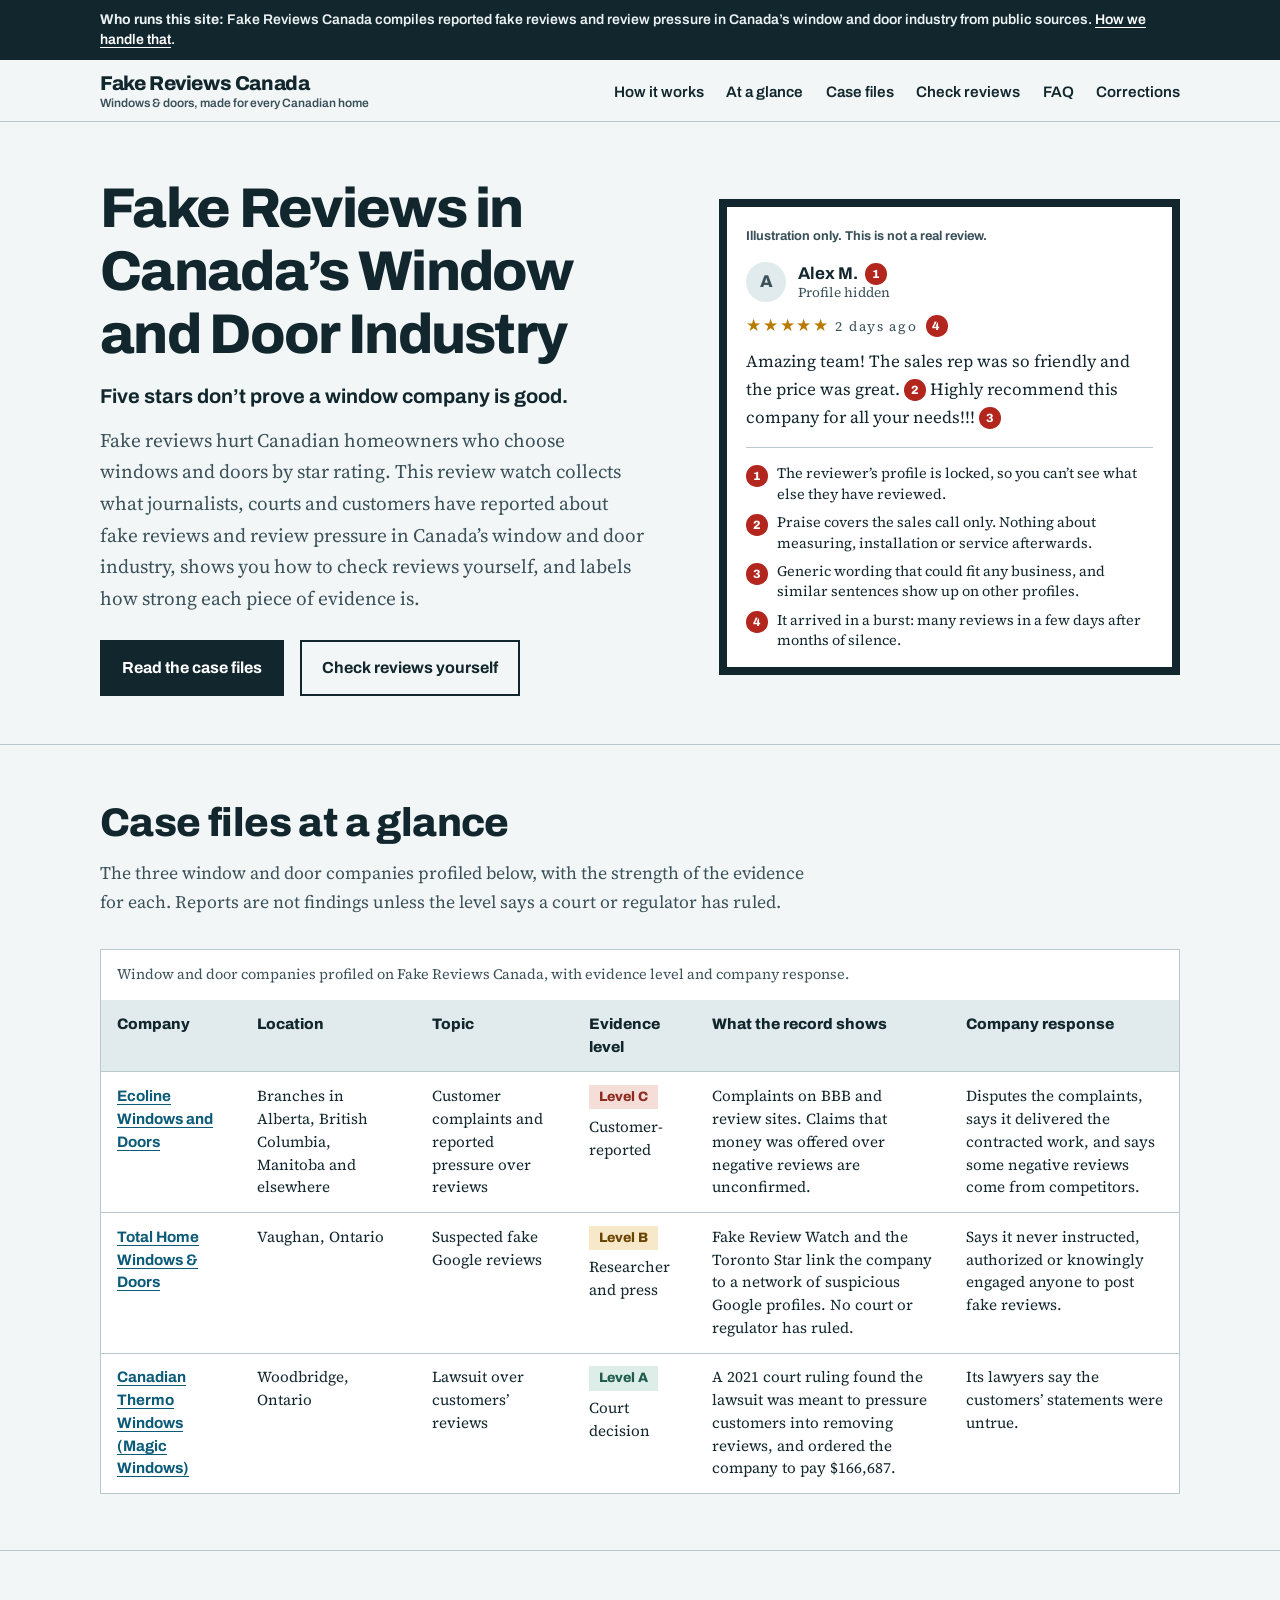
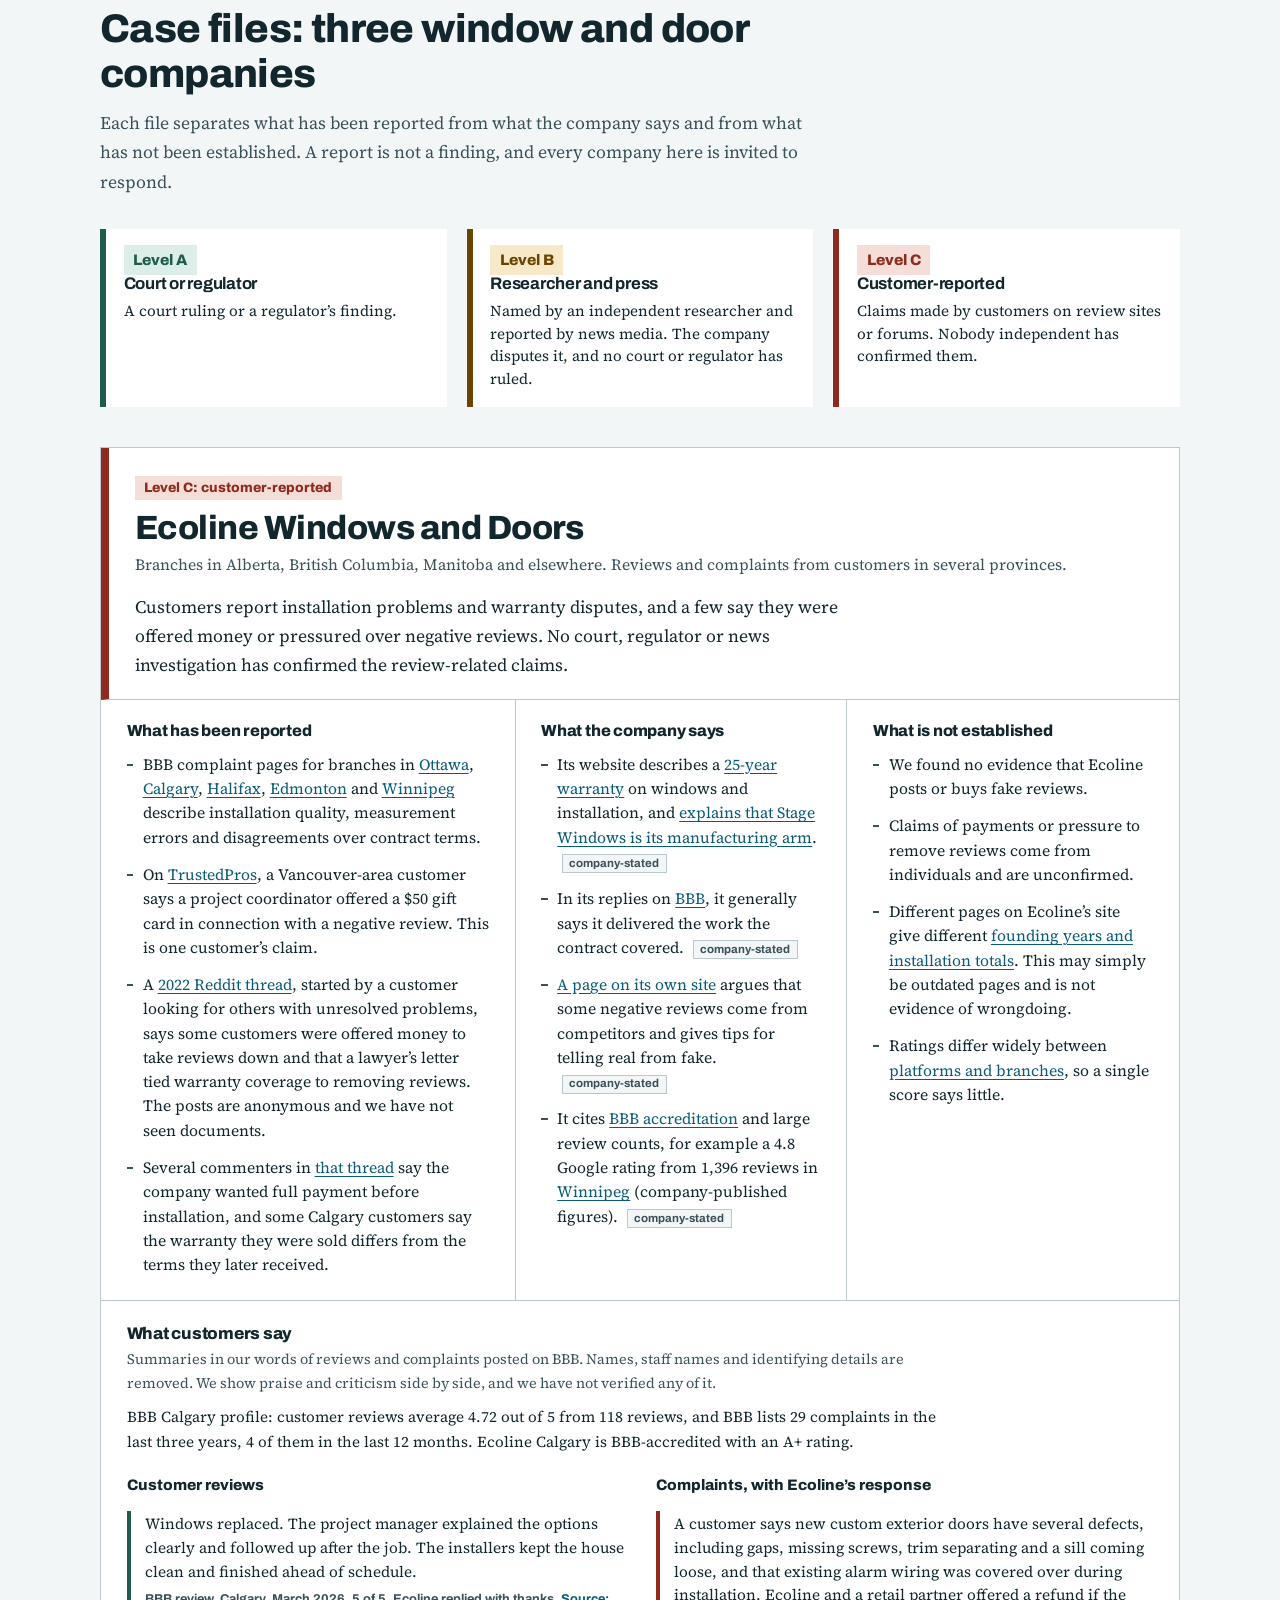
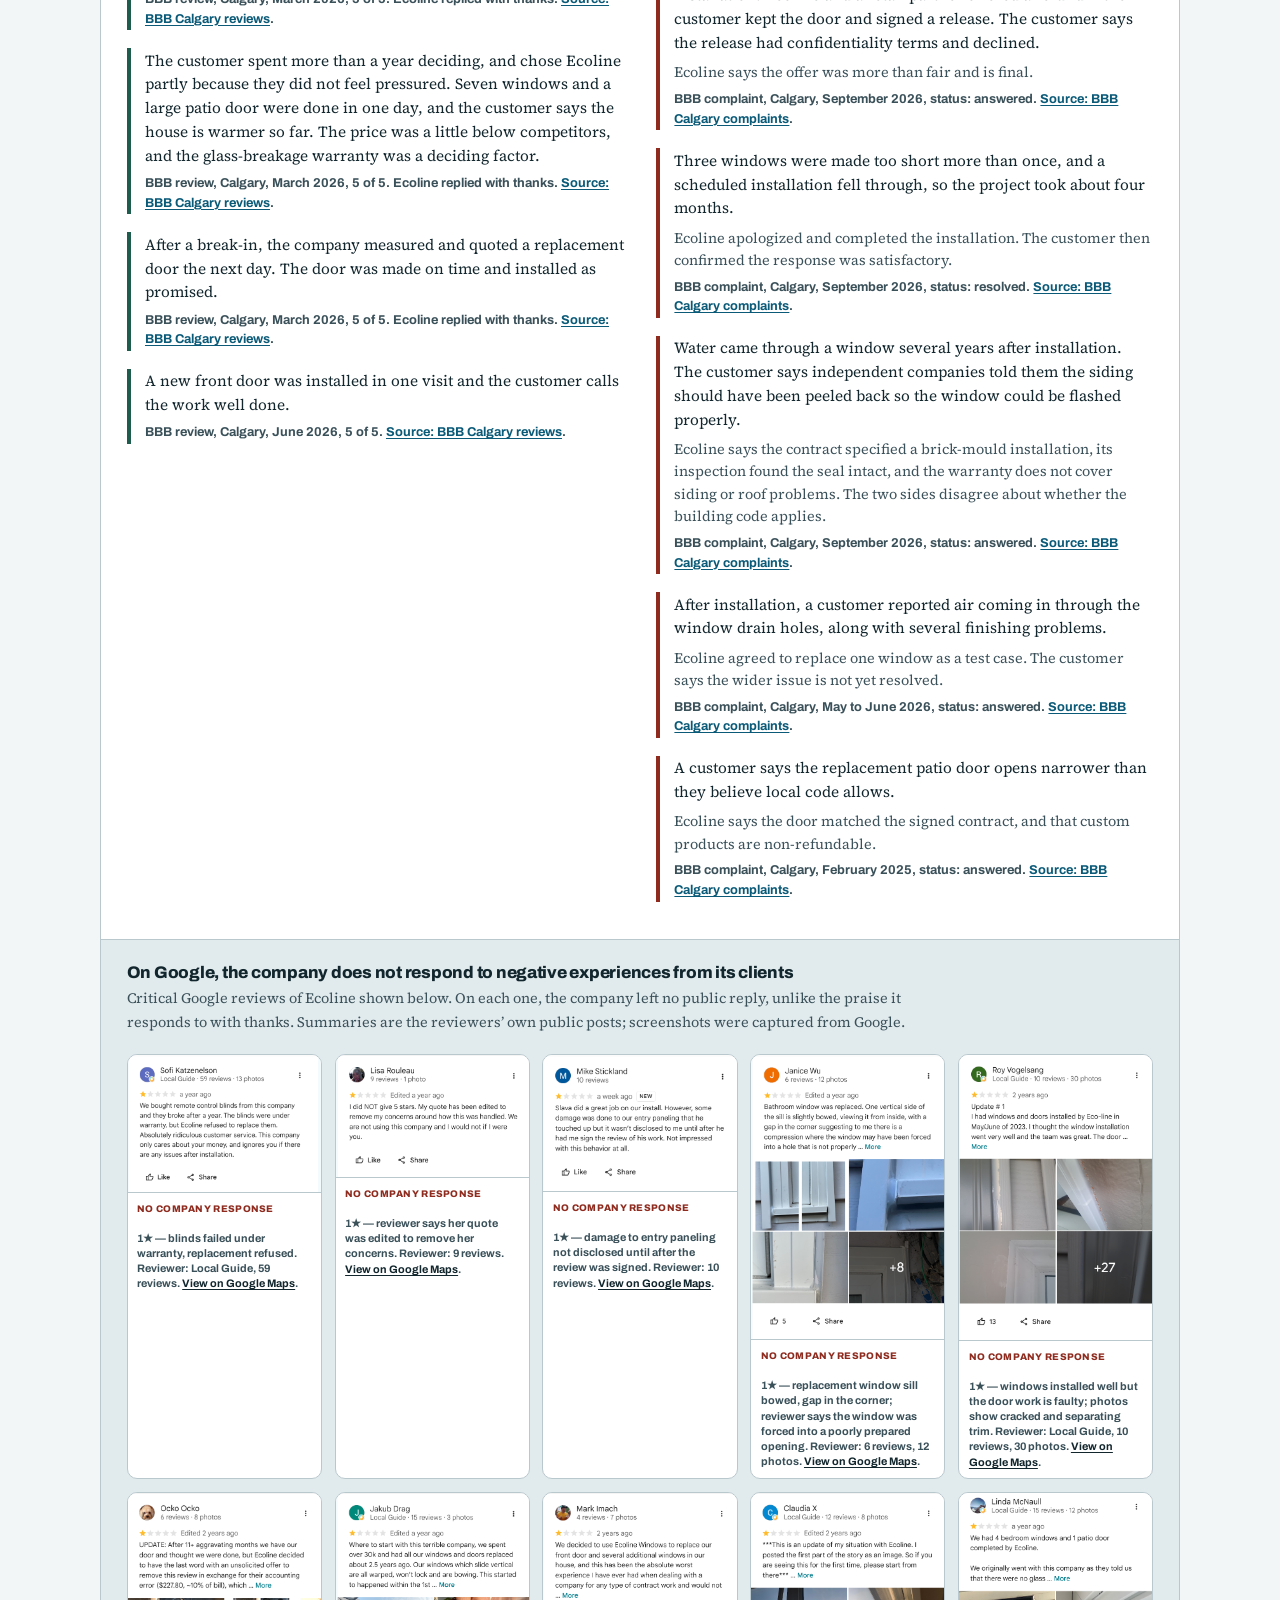
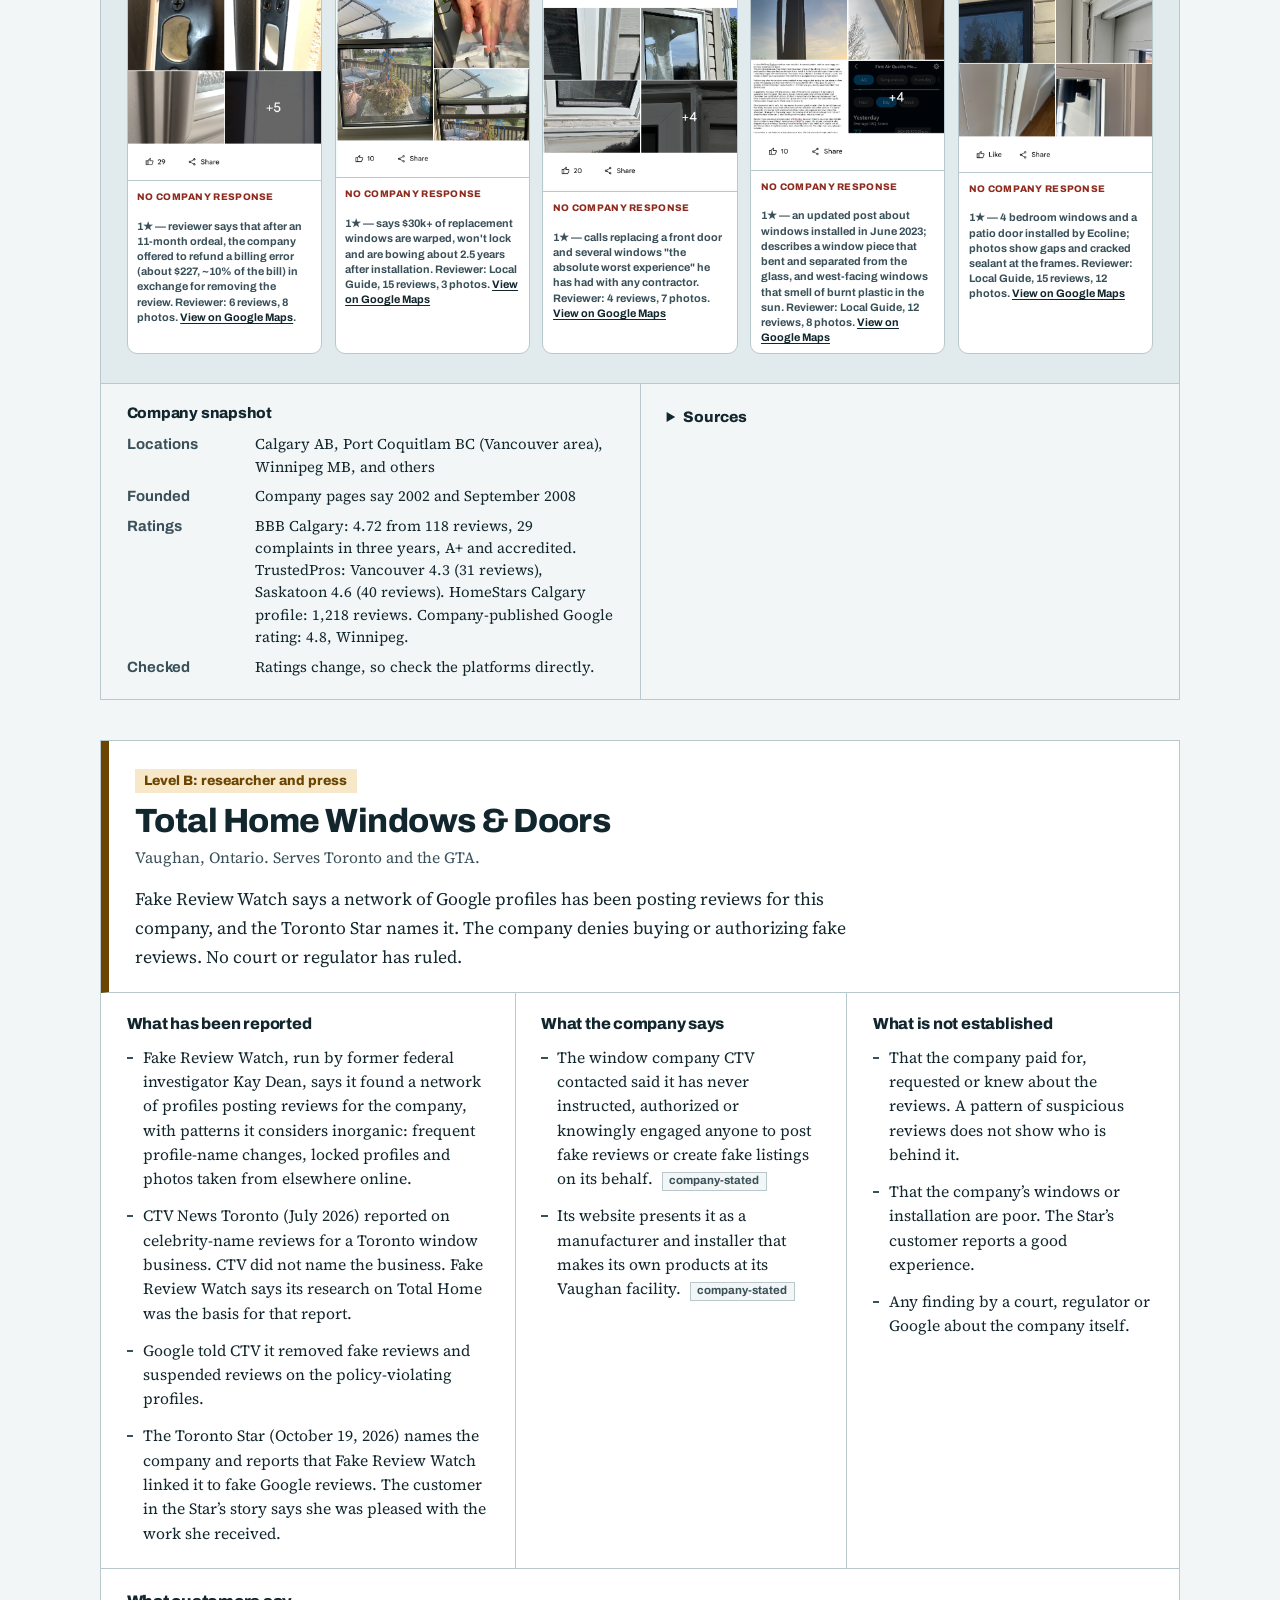
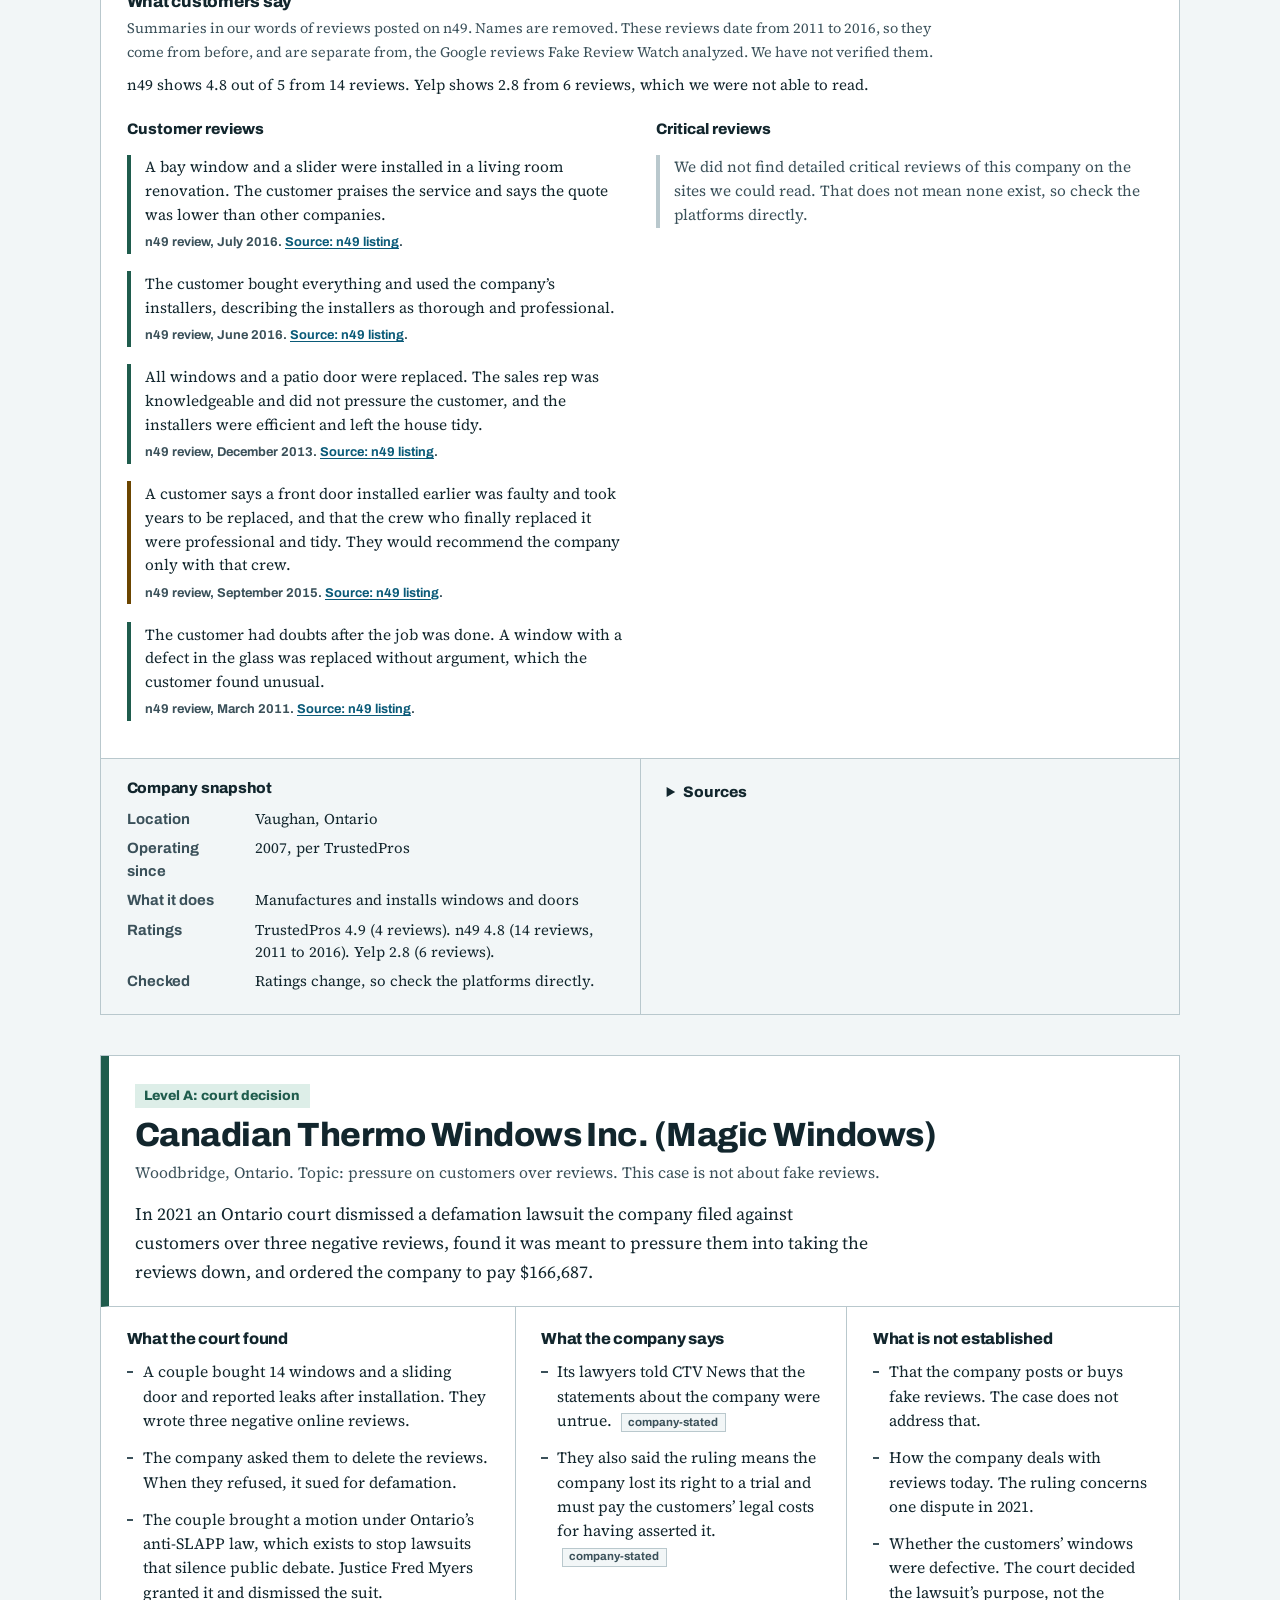
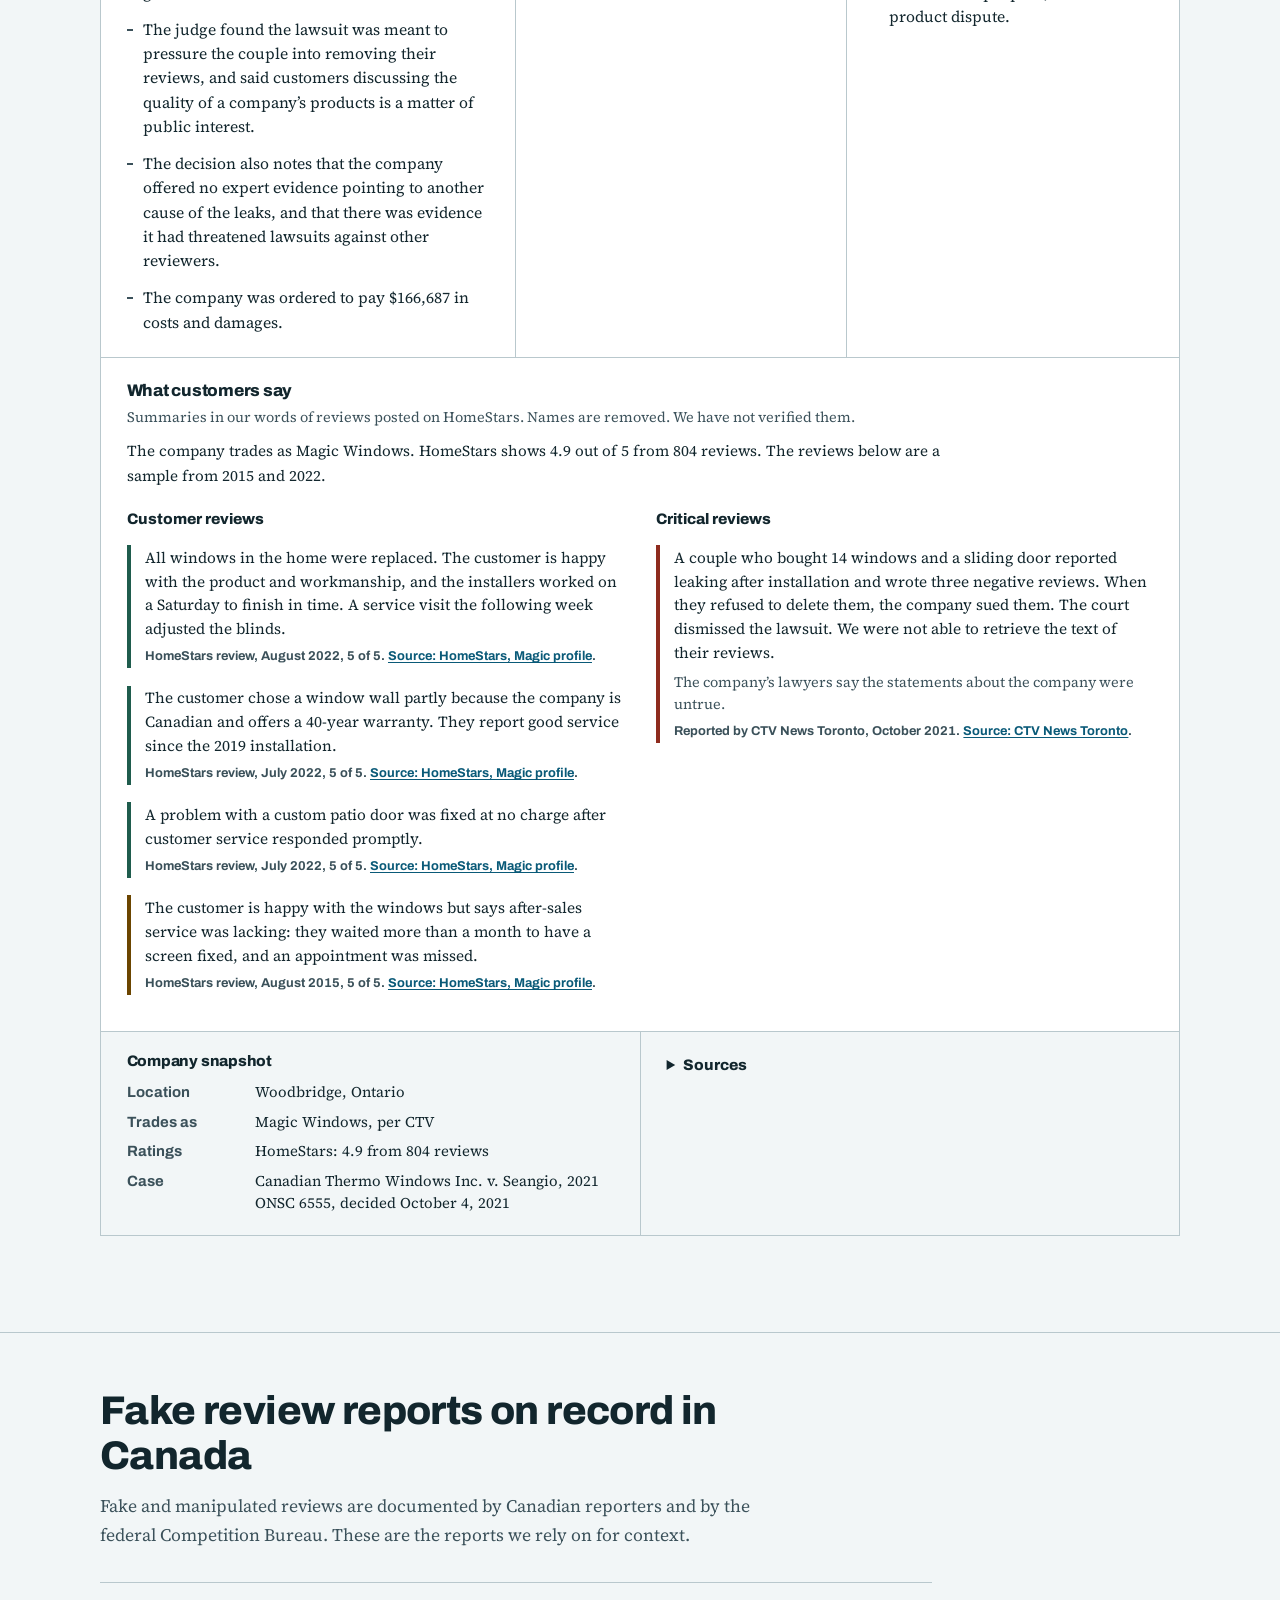
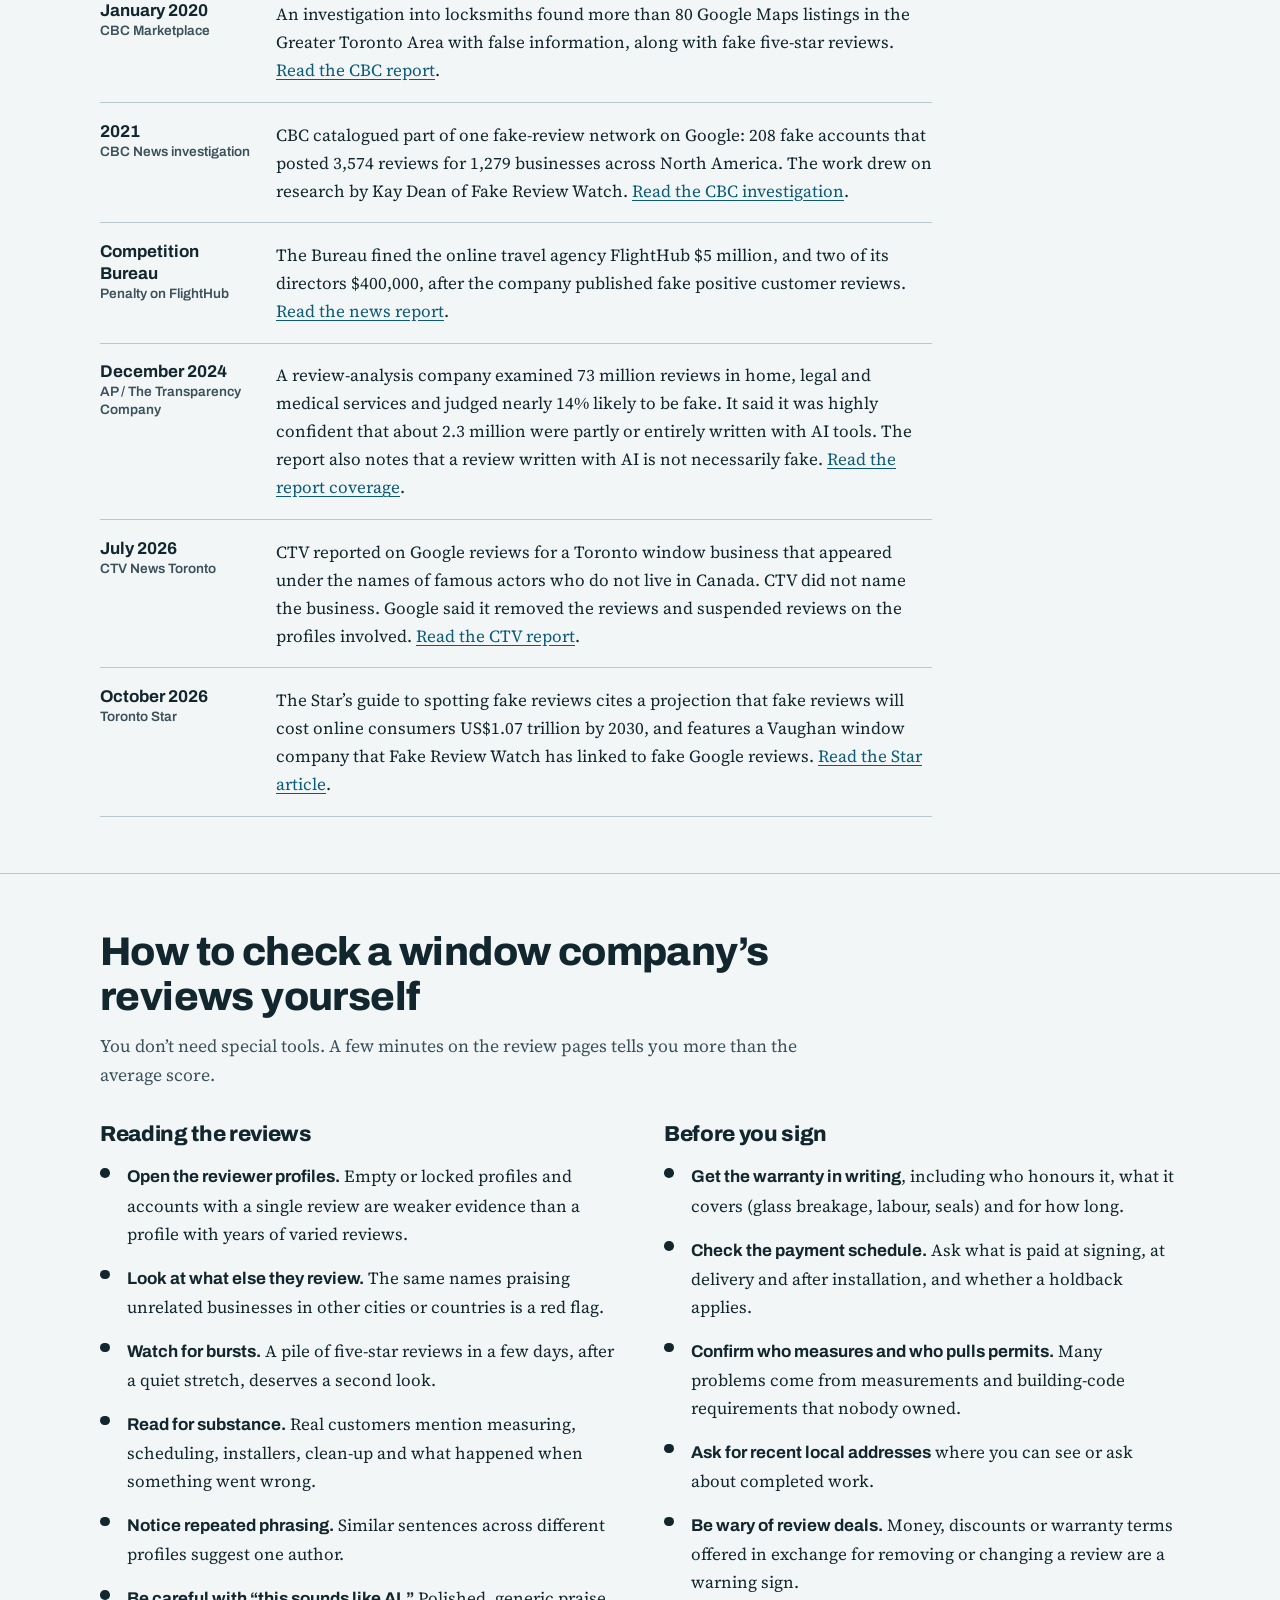
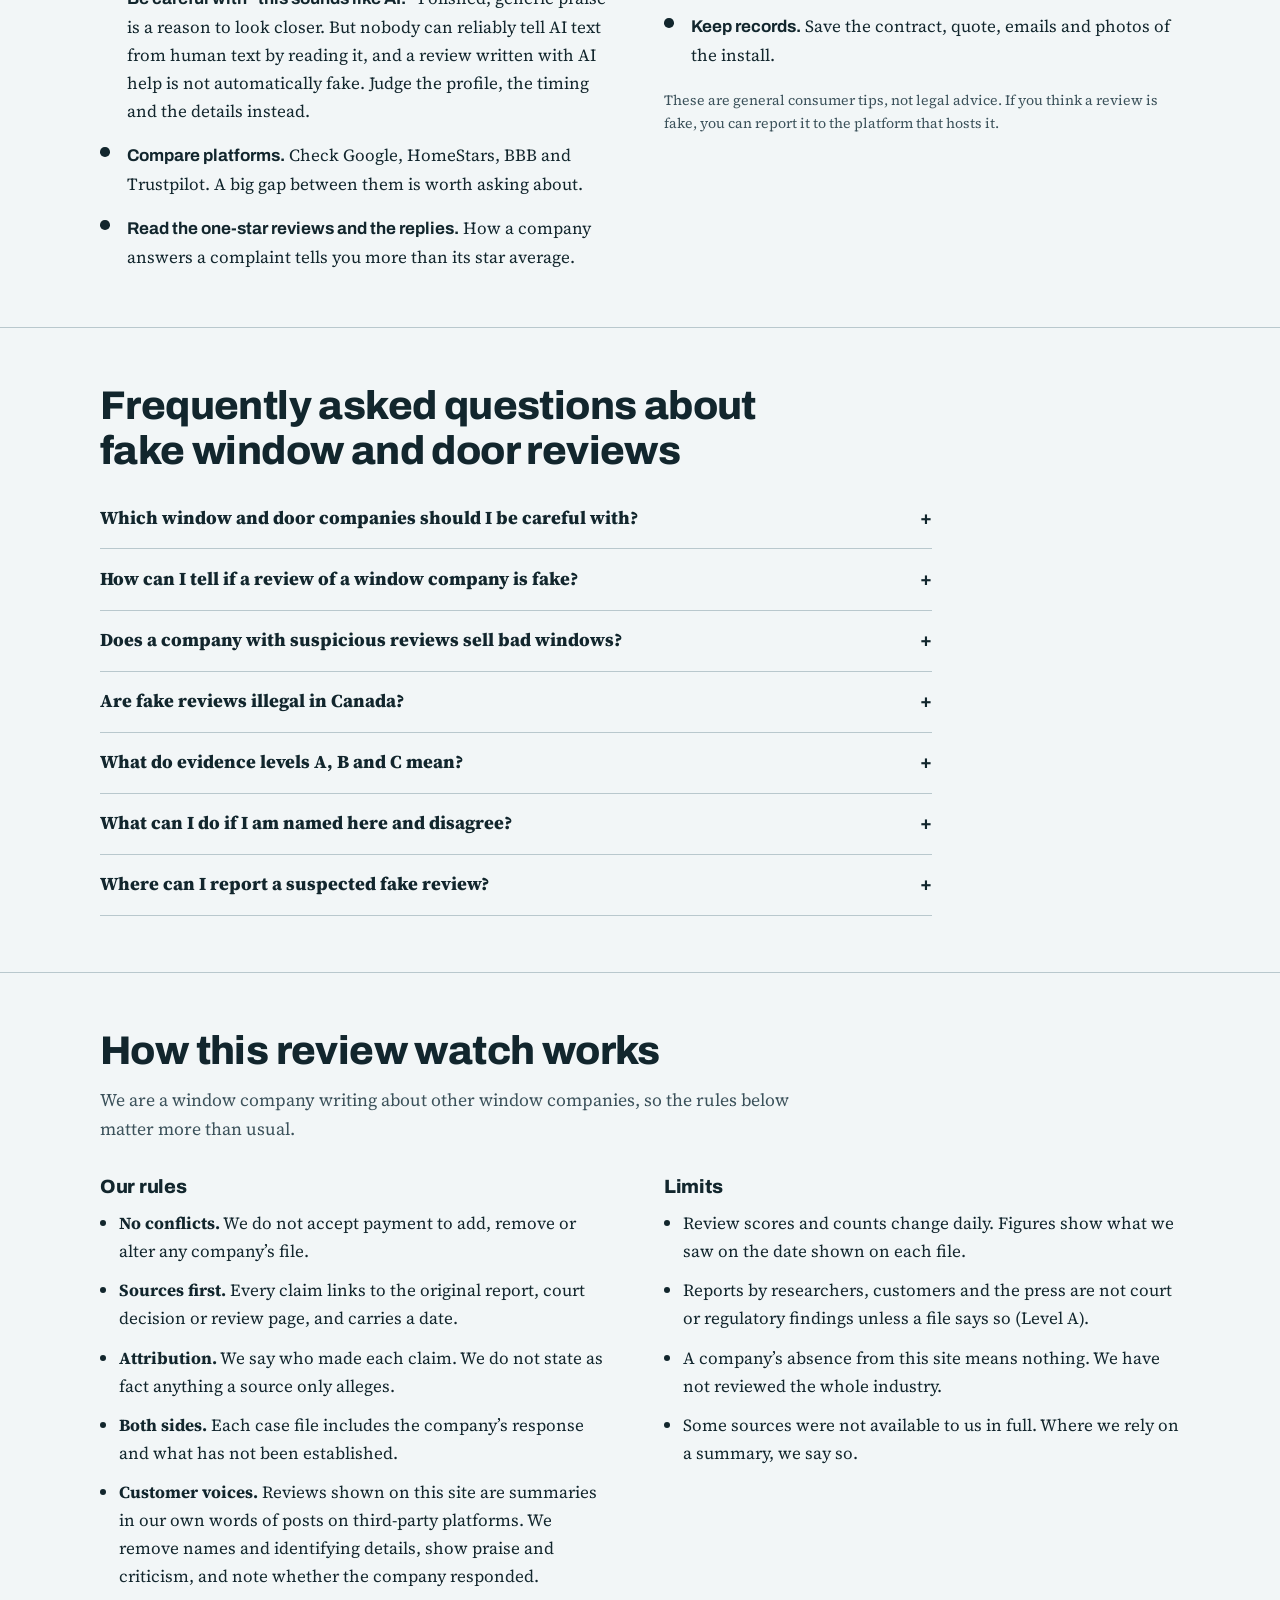
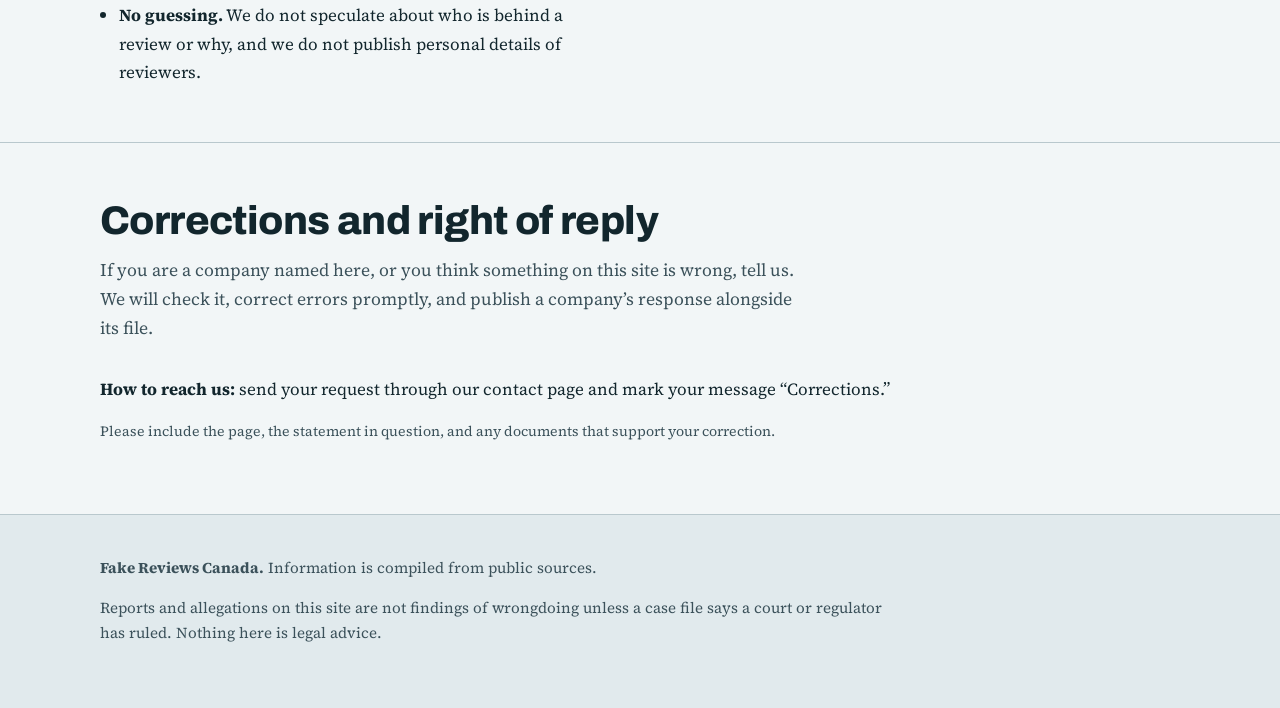
==== index.html @ 44deb7ec "some fix and Google reviews" ====
<!DOCTYPE html>
<html lang="en-CA">
<head>
<meta charset="UTF-8">
<meta name="viewport" content="width=device-width, initial-scale=1.0">
<title>Fake Reviews Canada: Windows and Doors Review Watch</title>
<meta name="description" content="Reported fake reviews and review pressure in Canada’s window and door industry: sourced case files, evidence levels and a checklist.">
<link rel="canonical" href="https://fakereviewscanada.ca/">
<link rel="icon" href="/favicon.svg" type="image/svg+xml">
<meta name="geo.placename" content="Canada">
<meta name="geo.region" content="CA">
<!-- Open Graph -->
<meta property="og:type" content="website">
<meta property="og:locale" content="en_CA">
<meta property="og:site_name" content="Fake Reviews Canada">
<meta property="og:title" content="Fake Reviews Canada: Windows and Doors Review Watch">
<meta property="og:description" content="Reported fake reviews and review pressure in Canada’s window and door industry: sourced case files, evidence levels and a checklist.">
<meta property="og:image" content="https://fakereviewscanada.ca/og-image.png">
<meta property="og:image:width" content="1200">
<meta property="og:image:height" content="630">
<meta property="og:url" content="https://fakereviewscanada.ca/">
<!-- Twitter -->
<meta name="twitter:card" content="summary_large_image">
<meta name="twitter:title" content="Fake Reviews Canada: Windows and Doors Review Watch">
<meta name="twitter:description" content="Reported fake reviews and review pressure in Canada’s window and door industry: sourced case files, evidence levels and a checklist.">
<meta name="twitter:image" content="https://fakereviewscanada.ca/og-image.png">
<link rel="preconnect" href="https://fonts.googleapis.com">
<link rel="preconnect" href="https://fonts.gstatic.com" crossorigin>
<link href="https://fonts.googleapis.com/css2?family=Archivo:wght@600;700;800&family=Source+Serif+4:ital,opsz,wght@0,8..60,400;0,8..60,600;1,8..60,400&display=swap" rel="stylesheet">
<script type="application/ld+json">
{
  "@context": "https://schema.org",
  "@graph": [
    {
      "@type": "Organization",
      "@id": "https://fakereviewscanada.ca/#publisher",
      "name": "Fake Reviews Canada",
      "url": "https://fakereviewscanada.ca/",
      "logo": {
        "@type": "ImageObject",
        "url": "https://fakereviewscanada.ca/logo.png",
        "width": 512,
        "height": 512
      },
      "areaServed": {
        "@type": "Country",
        "name": "Canada"
      }
    },
    {
      "@type": "Organization",
      "@id": "https://fakereviewscanada.ca/#brand",
      "name": "Fake Reviews Canada",
      "url": "https://fakereviewscanada.ca/",
      "logo": {
        "@type": "ImageObject",
        "url": "https://fakereviewscanada.ca/logo.png",
        "width": 512,
        "height": 512
      },
      "areaServed": {
        "@type": "Country",
        "name": "Canada"
      }
    },
    {
      "@type": "WebSite",
      "@id": "https://fakereviewscanada.ca/#website",
      "url": "https://fakereviewscanada.ca/",
      "name": "Fake Reviews Canada",
      "inLanguage": "en-CA",
      "publisher": {
        "@id": "https://fakereviewscanada.ca/#publisher"
      }
    },
    {
      "@type": "WebPage",
      "@id": "https://fakereviewscanada.ca/#webpage",
      "url": "https://fakereviewscanada.ca/",
      "name": "Fake Reviews Canada: Windows and Doors Review Watch",
      "description": "Reported fake reviews and review pressure in Canada’s window and door industry: sourced case files, evidence levels and a checklist.",
      "inLanguage": "en-CA",
      "isPartOf": {
        "@id": "https://fakereviewscanada.ca/#website"
      },
      "primaryImageOfPage": {
        "@type": "ImageObject",
        "url": "https://fakereviewscanada.ca/og-image.png"
      },
      "publisher": {
        "@id": "https://fakereviewscanada.ca/#publisher"
      },
      "spatialCoverage": {
        "@type": "Country",
        "name": "Canada"
      }
    },
    {
      "@type": "ItemList",
      "@id": "https://fakereviewscanada.ca/#cases",
      "name": "Window and door companies profiled on Fake Reviews Canada",
      "itemListOrder": "https://schema.org/ItemListUnordered",
      "numberOfItems": 3,
      "itemListElement": [
        {
          "@type": "ListItem",
          "position": 1,
          "name": "Ecoline Windows and Doors",
          "url": "https://fakereviewscanada.ca/#ecoline",
          "item": {
            "@type": "Organization",
            "name": "Ecoline Windows and Doors"
          }
        },
        {
          "@type": "ListItem",
          "position": 2,
          "name": "Total Home Windows & Doors",
          "url": "https://fakereviewscanada.ca/#total-home",
          "item": {
            "@type": "Organization",
            "name": "Total Home Windows & Doors"
          }
        },
        {
          "@type": "ListItem",
          "position": 3,
          "name": "Canadian Thermo Windows (Magic Windows)",
          "url": "https://fakereviewscanada.ca/#canadian-thermo",
          "item": {
            "@type": "Organization",
            "name": "Canadian Thermo Windows Inc."
          }
        }
      ]
    },
    {
      "@type": "FAQPage",
      "@id": "https://fakereviewscanada.ca/#faq",
      "mainEntity": [
        {
          "@type": "Question",
          "name": "How can I tell if a review of a window company is fake?",
          "acceptedAnswer": {
            "@type": "Answer",
            "text": "No single sign proves it. Look for locked or empty reviewer profiles, many five-star reviews in a few days, generic praise that never mentions measuring or installation, repeated phrasing across profiles, and the same names reviewing unrelated businesses in other cities or countries. Compare Google with HomeStars, BBB and Trustpilot, and read the one-star reviews and the company’s replies."
          }
        },
        {
          "@type": "Question",
          "name": "Does a company with suspicious reviews sell bad windows?",
          "acceptedAnswer": {
            "@type": "Answer",
            "text": "Not necessarily. Suspicious reviews say something about how a company is presented online, not about its product. A customer quoted by the Toronto Star said she was pleased with her windows even after learning the company had been linked to fake Google reviews. Check contracts, warranties and installation details separately."
          }
        },
        {
          "@type": "Question",
          "name": "Are fake reviews illegal in Canada?",
          "acceptedAnswer": {
            "@type": "Answer",
            "text": "The Competition Bureau has warned that fake reviews, including undisclosed reviews written by employees, can lead to penalties under the Competition Act. It fined the online travel agency FlightHub $5 million, and two of its directors $400,000, after the company published fake positive customer reviews."
          }
        },
        {
          "@type": "Question",
          "name": "What do evidence levels A, B and C mean?",
          "acceptedAnswer": {
            "@type": "Answer",
            "text": "Level A is a court decision or a regulator’s finding. Level B is a claim by an independent researcher that news media have reported, which the company disputes and no court or regulator has ruled on. Level C is a claim made by customers on review sites or forums that nobody independent has confirmed."
          }
        },
        {
          "@type": "Question",
          "name": "What can I do if I am named here and disagree?",
          "acceptedAnswer": {
            "@type": "Answer",
            "text": "Tell us. We will check the statement, correct errors promptly, and publish your response alongside your company’s file. Please include the page, the statement in question, and any documents that support your correction."
          }
        },
        {
          "@type": "Question",
          "name": "Where can I report a suspected fake review?",
          "acceptedAnswer": {
            "@type": "Answer",
            "text": "Report it to the platform that hosts it, such as Google, HomeStars, BBB or Trustpilot, using the report option next to the review. Keep screenshots and the date you saw it."
          }
        }
      ]
    }
  ]
}
</script>
<style>
:root{
  --frost:#F2F6F7;
  --pane:#E1EAED;
  --ink:#12262D;
  --ink-2:#3B515A;
  --rule:#B9C8CD;
  --link:#0A5A78;
  --flag:#B3261E;
  --a:#1F5C4D; --a-bg:#DDEEE8;
  --b:#6B4500; --b-bg:#F6E8C8;
  --c:#8E2B1E; --c-bg:#F5DDD8;
  --head:"Archivo","Helvetica Neue",Arial,sans-serif;
  --body:"Source Serif 4",Georgia,"Times New Roman",serif;
  --wrap:1120px;
}
*{box-sizing:border-box}
html{scroll-behavior:smooth;scroll-padding-top:5rem}
body{margin:0;background:var(--frost);color:var(--ink);font-family:var(--body);font-size:1.0625rem;line-height:1.65}
a{color:var(--link);text-underline-offset:.18em}
a:hover{color:var(--ink)}
:focus-visible{outline:3px solid var(--link);outline-offset:3px}
.skip{position:absolute;left:-999px;top:0;background:var(--ink);color:#fff;padding:.6rem 1rem;z-index:20}
.skip:focus{left:0}
.wrap{max-width:var(--wrap);margin:0 auto;padding:0 1.25rem}
h1,h2,h3,h4{font-family:var(--head);line-height:1.12;margin:0;letter-spacing:-.015em}
p{margin:0 0 1em}
ul,ol{margin:0;padding:0}

/* disclosure */
.disclosure{background:var(--ink);color:#EAF1F3;font-family:var(--head);font-size:.875rem;font-weight:600;line-height:1.45}
.disclosure .wrap{padding-top:.6rem;padding-bottom:.6rem}
.disclosure p{margin:0}
.disclosure a{color:#fff}

/* header */
.top{border-bottom:1px solid var(--rule);background:var(--frost);position:sticky;top:0;z-index:10}
.top .wrap{display:flex;align-items:center;justify-content:space-between;gap:1rem;padding-top:.8rem;padding-bottom:.8rem;flex-wrap:wrap}
.mark{font-family:var(--head);font-weight:800;font-size:1.25rem;letter-spacing:-.02em;color:var(--ink);text-decoration:none;line-height:1}
.mark small{display:block;font-weight:600;font-size:.75rem;letter-spacing:0;color:var(--ink-2);margin-top:.25rem}
nav ul{list-style:none;display:flex;gap:1.4rem;flex-wrap:wrap}
nav a{font-family:var(--head);font-weight:600;font-size:.95rem;color:var(--ink);text-decoration:none;border-bottom:2px solid transparent;padding-bottom:.1rem}
nav a:hover{border-color:var(--ink)}

/* hero */
.hero{padding:3.5rem 0 3rem}
.hero .wrap{display:grid;grid-template-columns:1.1fr .9fr;gap:3.5rem;align-items:center}
.hero h1{font-size:clamp(2.1rem,4.6vw,3.5rem);font-weight:800;letter-spacing:-.03em;margin-bottom:1rem}
.hero .subhead{font-family:var(--head);font-weight:700;font-size:1.25rem;line-height:1.3;margin-bottom:1rem}
.hero .lede{font-size:1.2rem;max-width:34rem;color:var(--ink-2)}
.hero .cta{display:flex;gap:1rem;flex-wrap:wrap;margin-top:1.6rem}
.btn{font-family:var(--head);font-weight:700;font-size:1rem;padding:.8rem 1.25rem;border:2px solid var(--ink);background:var(--ink);color:#fff;text-decoration:none;display:inline-block}
.btn:hover{background:#fff;color:var(--ink)}
.btn.alt{background:transparent;color:var(--ink)}
.btn.alt:hover{background:var(--ink);color:#fff}

/* annotated review (the one memorable element) */
.frame{border:8px solid var(--ink);background:#fff;padding:1.2rem 1.2rem 1rem;position:relative}
.tag{font-family:var(--head);font-weight:700;font-size:.8rem;color:var(--ink-2);margin-bottom:.9rem;display:block}
.rev-head p{margin:0}
.rev-head{display:flex;gap:.75rem;align-items:center;margin-bottom:.6rem}
.avatar{width:2.5rem;height:2.5rem;border-radius:50%;background:var(--pane);display:grid;place-items:center;font-family:var(--head);font-weight:800;color:var(--ink-2)}
.rev-name{font-family:var(--head);font-weight:700;line-height:1.2}
.rev-sub{font-size:.85rem;color:var(--ink-2);line-height:1.2}
.frame{margin:0}
.stars{margin:0;color:#B87B00;letter-spacing:.1em;font-size:1.05rem}
.rev-text{margin:.5rem 0 .6rem}
.pin{display:inline-grid;place-items:center;width:1.35rem;height:1.35rem;border-radius:50%;background:var(--flag);color:#fff;font-family:var(--head);font-weight:800;font-size:.75rem;vertical-align:.1em;margin-left:.25rem;line-height:1}
.legend{list-style:none;margin-top:1rem;padding-top:.9rem;border-top:1px solid var(--rule);font-size:.9rem;line-height:1.45;display:grid;gap:.45rem}
.legend li{display:flex;gap:.55rem;align-items:flex-start}
.legend .pin{flex:none;margin:.12rem 0 0}
@media (prefers-reduced-motion:no-preference){
  .pin{animation:drop .5s cubic-bezier(.2,.9,.3,1.4) both}
  .pin.p1{animation-delay:.5s}.pin.p2{animation-delay:.9s}.pin.p3{animation-delay:1.3s}.pin.p4{animation-delay:1.7s}
  @keyframes drop{from{transform:scale(0);opacity:0}to{transform:scale(1);opacity:1}}
}

/* sections */
section{padding:3.5rem 0;border-top:1px solid var(--rule)}
.sec-head{max-width:44rem;margin-bottom:2rem}
.sec-head h2{font-size:clamp(1.75rem,3.4vw,2.5rem);font-weight:800;margin-bottom:.8rem}
.sec-head p{color:var(--ink-2);font-size:1.1rem;margin:0}

/* record */
.record{list-style:none;display:grid;gap:0;max-width:52rem}
.record li{display:grid;grid-template-columns:9.5rem 1fr;gap:1.5rem;padding:1.1rem 0;border-bottom:1px solid var(--rule)}
.record li:first-child{border-top:1px solid var(--rule)}
.record .when{font-family:var(--head);font-weight:700;line-height:1.3}
.record .when span{display:block;font-weight:600;font-size:.85rem;color:var(--ink-2)}
.record p{margin:0}

/* levels key */
.levels{display:grid;grid-template-columns:repeat(3,1fr);gap:1.25rem;margin-bottom:2.5rem}
.level{padding:1rem 1.1rem;border-left:6px solid;background:#fff}
.level h3{font-size:1.05rem;margin-bottom:.35rem}
.level p{margin:0;font-size:.95rem;line-height:1.5}
.level.a{border-color:var(--a)} .level.b{border-color:var(--b)} .level.c{border-color:var(--c)}
p.badge{margin:0}
.badge{display:inline-block;font-family:var(--head);font-weight:800;font-size:.85rem;padding:.25rem .6rem;line-height:1.2}
.badge.a{background:var(--a-bg);color:var(--a)}
.badge.b{background:var(--b-bg);color:var(--b)}
.badge.c{background:var(--c-bg);color:var(--c)}

/* case files */
.case{background:#fff;border:1px solid var(--rule);margin-bottom:2.5rem}
.case-head{padding:1.5rem 1.6rem 1.2rem;border-bottom:1px solid var(--rule);border-left:8px solid}
.case.a .case-head{border-left-color:var(--a)}
.case.b .case-head{border-left-color:var(--b)}
.case.c .case-head{border-left-color:var(--c)}
.case-head h3{font-size:clamp(1.5rem,3vw,2.1rem);font-weight:800;margin:.6rem 0 .3rem}
.case-head .where{color:var(--ink-2);margin-bottom:.9rem;font-size:.98rem}
.case-head .short{margin:0;max-width:46rem;font-size:1.1rem}
.case-cols{display:grid;grid-template-columns:1.25fr 1fr 1fr;gap:0}
.col{padding:1.4rem 1.6rem;border-right:1px solid var(--rule)}
.col:last-child{border-right:0}
.col h4{font-size:1rem;font-weight:800;margin-bottom:.8rem}
.col ul{list-style:none;display:grid;gap:.8rem;font-size:.98rem;line-height:1.55}
.col li{padding-left:1rem;position:relative}
.col li::before{content:"";position:absolute;left:0;top:.7em;width:.4rem;height:2px;background:var(--ink-2)}
.case-foot{display:grid;grid-template-columns:1fr 1fr;border-top:1px solid var(--rule);background:var(--frost)}
.case-foot > div{padding:1.3rem 1.6rem}
.case-foot > div + div{border-left:1px solid var(--rule)}
.case-foot h4{font-size:.95rem;font-weight:800;margin-bottom:.7rem}
dl.snap{margin:0;display:grid;grid-template-columns:7rem 1fr;gap:.45rem 1rem;font-size:.93rem;line-height:1.5}
dl.snap dt{font-family:var(--head);font-weight:700;color:var(--ink-2)}
dl.snap dd{margin:0}
.src{list-style:none;display:grid;gap:.4rem;font-size:.93rem;line-height:1.45}
.fine{font-size:.88rem;color:var(--ink-2)}

/* guide */
.guide{display:grid;grid-template-columns:1fr 1fr;gap:3rem}
.guide h3{font-size:1.35rem;font-weight:800;margin-bottom:1rem}
.checks{list-style:none;display:grid;gap:1rem}
.checks li{padding-left:1.7rem;position:relative}
.checks li::before{content:"";position:absolute;left:0;top:.35em;width:.6rem;height:.6rem;border-radius:50%;background:var(--ink)}
.checks strong{font-family:var(--head)}

/* method */
.method{display:grid;grid-template-columns:1fr 1fr;gap:3rem}
.method h3{font-size:1.2rem;font-weight:800;margin-bottom:.7rem}
.method ul{display:grid;gap:.7rem;padding-left:1.2rem}

/* customer voices */
.voices{border-top:1px solid var(--rule);padding:1.5rem 1.6rem 1.2rem;background:#fff}
.voices h4{font-size:1.05rem;font-weight:800;margin-bottom:.3rem}
.voices .note{font-size:.9rem;color:var(--ink-2);margin-bottom:.5rem;max-width:52rem}
.voices .stat{font-size:.95rem;margin-bottom:1.2rem;max-width:52rem}
.voices-grid{display:grid;grid-template-columns:1fr 1fr;gap:2rem}
.voices-grid h5{font-family:var(--head);font-size:.95rem;font-weight:800;margin:0 0 .8rem}
.voice{border-left:4px solid var(--rule);padding:.05rem 0 .05rem .9rem;margin:0 0 1.1rem;font-size:.96rem;line-height:1.55}
.voice.pos{border-left-color:var(--a)}
.voice.neg{border-left-color:var(--c)}
.voice.mix{border-left-color:var(--b)}
.voice.none{border-left-color:var(--rule);color:var(--ink-2)}
.voice p{margin:0}
.voice .meta{display:block;font-family:var(--head);font-size:.8rem;font-weight:700;color:var(--ink-2);margin-top:.4rem}
.voice .reply{display:block;font-size:.9rem;margin-top:.4rem;color:var(--ink-2)}
@media (max-width:900px){.voices-grid{grid-template-columns:1fr;gap:.5rem}}

/* no-response Google screenshots */
.noresp{border-top:1px solid var(--rule);padding:1.5rem 1.6rem 1.8rem;background:var(--pane)}
.noresp h4{font-size:1.05rem;font-weight:800;margin-bottom:.3rem}
.noresp .note{font-size:.9rem;color:var(--ink-2);margin-bottom:1.2rem;max-width:52rem}
.shots{display:grid;grid-template-columns:repeat(5,1fr);gap:.8rem}
.shot{margin:0;border:1px solid var(--rule);border-radius:10px;background:#fff;overflow:hidden}
.shot img{display:block;width:100%;height:auto}
.shot figcaption{font-family:var(--head);font-size:.68rem;font-weight:700;color:var(--ink-2);padding:.5rem .6rem;border-top:1px solid var(--rule);line-height:1.4}
.shot figcaption .tag{display:inline-block;font-size:.6rem;font-weight:800;color:var(--c);text-transform:uppercase;letter-spacing:.03em}
.shot figcaption a{color:var(--ink);text-decoration:underline}
.shot a.shot-link{display:block}
@media (max-width:1100px){.shots{grid-template-columns:repeat(3,1fr)}}
@media (max-width:700px){.shots{grid-template-columns:repeat(2,1fr)}}
@media (max-width:460px){.shots{grid-template-columns:1fr}}

footer{border-top:1px solid var(--rule);padding:2.5rem 0 3rem;font-size:.95rem;color:var(--ink-2);background:var(--pane)}
footer p{max-width:50rem}

@media (max-width:900px){
  .hero .wrap{grid-template-columns:1fr;gap:2.5rem}
  .levels{grid-template-columns:1fr}
  .case-cols{grid-template-columns:1fr}
  .col{border-right:0;border-bottom:1px solid var(--rule)}
  .col:last-child{border-bottom:0}
  .case-foot{grid-template-columns:1fr}
  .case-foot > div + div{border-left:0;border-top:1px solid var(--rule)}
  .guide,.method{grid-template-columns:1fr;gap:2rem}
  .record li{grid-template-columns:1fr;gap:.3rem}
  .top{position:static}
}
@media (max-width:520px){
  dl.snap{grid-template-columns:1fr;gap:.1rem}
  dl.snap dd{margin-bottom:.6rem}
}

/* sources, tags, table, faq */
.stated-tag{display:inline-block;font-family:var(--head);font-size:.72rem;font-weight:700;line-height:1.2;padding:.1rem .4rem;margin-left:.3rem;border:1px solid var(--rule);color:var(--ink-2);background:var(--frost);white-space:nowrap}
details.sources summary{cursor:pointer;font-family:var(--head);font-weight:800;font-size:.95rem;margin-bottom:.7rem}
details.sources[open] summary{margin-bottom:.7rem}
.table-wrap{overflow-x:auto;border:1px solid var(--rule);background:#fff}
table{width:100%;border-collapse:collapse;font-size:.95rem;line-height:1.5;min-width:46rem}
caption{text-align:left;padding:.9rem 1rem;font-size:.9rem;color:var(--ink-2);caption-side:top}
th,td{padding:.8rem 1rem;text-align:left;vertical-align:top;border-top:1px solid var(--rule)}
thead th{font-family:var(--head);font-weight:800;background:var(--pane);border-top:0}
tbody th{font-family:var(--head);font-weight:700}
td .badge{display:block;width:max-content;margin-bottom:.4rem}
.faq{max-width:52rem}
.faq h3{font-size:1.15rem;font-weight:800;margin:1.6rem 0 .5rem}
.faq h3:first-child{margin-top:0}
.faq-answer p{margin:0}
.faq details{border-bottom:1px solid var(--rule);padding:1.1rem 0}
.faq details:first-child{padding-top:0}
.faq summary{cursor:pointer;font-size:1.15rem;font-weight:800;line-height:1.35;list-style:none}
.faq summary::-webkit-details-marker{display:none}
.faq summary::after{content:"+";float:right;font-family:var(--head);font-weight:800;margin-left:1rem}
.faq details[open] summary::after{content:"\2212"}
.faq details[open] summary{margin-bottom:.6rem}
@media (prefers-reduced-motion:reduce){
  *,*::before,*::after{animation:none!important;transition:none!important}
  html{scroll-behavior:auto}
}
</style>
</head>
<body>
<a class="skip" href="#main-content">Skip to main content</a>

<div class="disclosure" role="note" aria-label="Disclosure">
  <div class="wrap">
    <p><strong>Who runs this site:</strong> Fake Reviews Canada compiles reported fake reviews and review pressure in Canada’s window and door industry from public sources. <a href="#method">How we handle that</a>.</p>
  </div>
</div>

<header class="top">
  <div class="wrap">
    <a class="mark" href="#main-content">Fake Reviews Canada<small>Windows &amp; doors, made for every Canadian home</small></a>
    <nav aria-label="Primary">
      <ul>
        <li><a href="#method">How it works</a></li>
        <li><a href="#glance">At a glance</a></li>
        <li><a href="#cases">Case files</a></li>
        <li><a href="#check">Check reviews</a></li>
        <li><a href="#faq">FAQ</a></li>
        <li><a href="#corrections">Corrections</a></li>
      </ul>
    </nav>
  </div>
</header>

<main id="main-content">

<section class="hero" aria-labelledby="hero-h" style="border-top:0">
  <div class="wrap">
    <div>
      <h1 id="hero-h">Fake Reviews in Canada’s Window and Door Industry</h1>
      <p class="subhead">Five stars don’t prove a window company is good.</p>
      <p class="lede intro">Fake reviews hurt Canadian homeowners who choose windows and doors by star rating. This review watch collects what journalists, courts and customers have reported about fake reviews and review pressure in Canada’s window and door industry, shows you how to check reviews yourself, and labels how strong each piece of evidence is.</p>
      <div class="cta">
        <a class="btn" href="#cases">Read the case files</a>
        <a class="btn alt" href="#check">Check reviews yourself</a>
      </div>
    </div>

    <figure class="frame" aria-label="Illustrated example of a review with four warning signs marked">
      <figcaption class="tag">Illustration only. This is not a real review.</figcaption>
      <div class="rev-head">
        <div class="avatar" aria-hidden="true">A</div>
        <div>
          <p class="rev-name">Alex M. <span class="pin p1" aria-hidden="true">1</span></p>
          <p class="rev-sub">Profile hidden</p>
        </div>
      </div>
      <p class="stars"><span role="img" aria-label="Five stars">★★★★★</span> <span class="rev-sub">2 days ago <span class="pin p4" aria-hidden="true">4</span></span></p>
      <p class="rev-text">Amazing team! The sales rep was so friendly and the price was great.<span class="pin p2" aria-hidden="true">2</span> Highly recommend this company for all your needs!!!<span class="pin p3" aria-hidden="true">3</span></p>
      <ol class="legend">
        <li><span class="pin" aria-hidden="true">1</span><span>The reviewer’s profile is locked, so you can’t see what else they have reviewed.</span></li>
        <li><span class="pin" aria-hidden="true">2</span><span>Praise covers the sales call only. Nothing about measuring, installation or service afterwards.</span></li>
        <li><span class="pin" aria-hidden="true">3</span><span>Generic wording that could fit any business, and similar sentences show up on other profiles.</span></li>
        <li><span class="pin" aria-hidden="true">4</span><span>It arrived in a burst: many reviews in a few days after months of silence.</span></li>
      </ol>
    </figure>
  </div>
</section>

<section id="glance" aria-labelledby="glance-h">
  <div class="wrap">
    <div class="sec-head">
      <h2 id="glance-h">Case files at a glance</h2>
      <p>The three window and door companies profiled below, with the strength of the evidence for each. Reports are not findings unless the level says a court or regulator has ruled.</p>
    </div>
    <div class="table-wrap">
      <table>
        <caption>Window and door companies profiled on Fake Reviews Canada, with evidence level and company response.</caption>
        <thead>
          <tr>
            <th scope="col">Company</th>
            <th scope="col">Location</th>
            <th scope="col">Topic</th>
            <th scope="col">Evidence level</th>
            <th scope="col">What the record shows</th>
            <th scope="col">Company response</th>
          </tr>
        </thead>
        <tbody>
          <tr>
            <th scope="row"><a href="#ecoline">Ecoline Windows and Doors</a></th>
            <td>Branches in Alberta, British Columbia, Manitoba and elsewhere</td>
            <td>Customer complaints and reported pressure over reviews</td>
            <td><span class="badge c">Level C</span> Customer-reported</td>
            <td>Complaints on BBB and review sites. Claims that money was offered over negative reviews are unconfirmed.</td>
            <td>Disputes the complaints, says it delivered the contracted work, and says some negative reviews come from competitors.</td>
          </tr>
          <tr>
            <th scope="row"><a href="#total-home">Total Home Windows &amp; Doors</a></th>
            <td>Vaughan, Ontario</td>
            <td>Suspected fake Google reviews</td>
            <td><span class="badge b">Level B</span> Researcher and press</td>
            <td>Fake Review Watch and the Toronto Star link the company to a network of suspicious Google profiles. No court or regulator has ruled.</td>
            <td>Says it never instructed, authorized or knowingly engaged anyone to post fake reviews.</td>
          </tr>
          <tr>
            <th scope="row"><a href="#canadian-thermo">Canadian Thermo Windows (Magic Windows)</a></th>
            <td>Woodbridge, Ontario</td>
            <td>Lawsuit over customers’ reviews</td>
            <td><span class="badge a">Level A</span> Court decision</td>
            <td>A 2021 court ruling found the lawsuit was meant to pressure customers into removing reviews, and ordered the company to pay $166,687.</td>
            <td>Its lawyers say the customers’ statements were untrue.</td>
          </tr>
        </tbody>
      </table>
    </div>
  </div>
</section>

<section id="cases" aria-labelledby="cases-h">
  <div class="wrap">
    <div class="sec-head">
      <h2 id="cases-h">Case files: three window and door companies</h2>
      <p>Each file separates what has been reported from what the company says and from what has not been established. A report is not a finding, and every company here is invited to respond.</p>
    </div>

    <div class="levels" aria-label="Evidence levels">
      <div class="level a"><p class="badge a">Level A</p><h3>Court or regulator</h3><p>A court ruling or a regulator’s finding.</p></div>
      <div class="level b"><p class="badge b">Level B</p><h3>Researcher and press</h3><p>Named by an independent researcher and reported by news media. The company disputes it, and no court or regulator has ruled.</p></div>
      <div class="level c"><p class="badge c">Level C</p><h3>Customer-reported</h3><p>Claims made by customers on review sites or forums. Nobody independent has confirmed them.</p></div>
    </div>

    <!-- CASE 1: ECOLINE -->
    <article class="case c" id="ecoline">
      <div class="case-head">
        <p class="badge c">Level C: customer-reported</p>
        <h3>Ecoline Windows and Doors</h3>
        <p class="where">Branches in Alberta, British Columbia, Manitoba and elsewhere. Reviews and complaints from customers in several provinces.</p>
        <p class="short">Customers report installation problems and warranty disputes, and a few say they were offered money or pressured over negative reviews. No court, regulator or news investigation has confirmed the review-related claims.</p>
      </div>
      <div class="case-cols">
        <div class="col">
          <h4>What has been reported</h4>
          <ul>
            <li><a href="https://www.bbb.org/ca/ab/calgary/profile/windows/ecoline-windows-calgary-0017-61444/complaints" target="_blank" rel="noopener"></a>BBB complaint pages</a> for branches in <a href="https://www.bbb.org/ca/on/nepean/profile/windows/ecoline-windows-ottawa-0117-71548/complaints" target="_blank" rel="noopener">Ottawa</a>, <a href="https://www.bbb.org/ca/ab/calgary/profile/windows/ecoline-windows-calgary-0017-61444/complaints" target="_blank" rel="noopener">Calgary</a>, <a href="https://www.bbb.org/ca/ns/dartmouth/profile/window-installation/ecoline-windows-and-doors-halifax-0087-90573/complaints" target="_blank" rel="noopener">Halifax</a>, <a href="https://www.bbb.org/ca/ab/edmonton/profile/replacement-windows/ecoline-windows-edmonton-0017-153825/complaints" target="_blank" rel="noopener">Edmonton</a> and <a href="https://www.bbb.org/ca/mb/winnipeg/profile/window-door-installation/ecoline-windows-0057-31034/complaints" target="_blank" rel="noopener">Winnipeg</a> describe installation quality, measurement errors and disagreements over contract terms.</li>
            <li>On <a href="https://trustedpros.ca/company/ecoline-windows-vancouver" target="_blank" rel="noopener">TrustedPros</a>, a Vancouver-area customer says a project coordinator offered a $50 gift card in connection with a negative review. This is one customer’s claim.</li>
            <li>A <a href="https://www.reddit.com/r/BuyCanadian/comments/wbeux7/wanted_ecoline_customers_with_unresolved_issues/" target="_blank" rel="noopener">2022 Reddit thread</a>, started by a customer looking for others with unresolved problems, says some customers were offered money to take reviews down and that a lawyer’s letter tied warranty coverage to removing reviews. The posts are anonymous and we have not seen documents.</li>
            <li>Several commenters in <a href="https://www.reddit.com/r/BuyCanadian/comments/wbeux7/wanted_ecoline_customers_with_unresolved_issues/" target="_blank" rel="noopener">that thread</a> say the company wanted full payment before installation, and some Calgary customers say the warranty they were sold differs from the terms they later received.</li>
          </ul>
        </div>
        <div class="col">
          <h4>What the company says</h4>
          <ul>
            <li>Its website describes a <a href="https://www.ecolinewindows.ca/warranty" target="_blank" rel="noopener">25-year warranty</a> on windows and installation, and <a href="https://www.ecolinewindows.ca/ecoline-stage-windows-together-under-one-roof/" target="_blank" rel="noopener">explains that Stage Windows is its manufacturing arm</a>. <span class="stated-tag">company-stated</span></li>
            <li>In its replies on <a href="https://www.bbb.org/ca/ab/calgary/profile/windows/ecoline-windows-calgary-0017-61444/complaints" target="_blank" rel="noopener">BBB</a>, it generally says it delivered the work the contract covered. <span class="stated-tag">company-stated</span></li>
            <li><a href="https://www.ecolinewindows.ca/dont-use-ecoline-windows/" target="_blank" rel="noopener">A page on its own site</a> argues that some negative reviews come from competitors and gives tips for telling real from fake. <span class="stated-tag">company-stated</span></li>
            <li>It cites <a href="https://www.bbb.org/ca/ab/calgary/profile/windows/ecoline-windows-calgary-0017-61444" target="_blank" rel="noopener">BBB accreditation</a> and large review counts, for example a 4.8 Google rating from 1,396 reviews in <a href="https://www.ecolinewindows.ca/winnipeg-reviews/" target="_blank" rel="noopener">Winnipeg</a> (company-published figures). <span class="stated-tag">company-stated</span></li>
          </ul>
        </div>
        <div class="col">
          <h4>What is not established</h4>
          <ul>
            <li>We found no evidence that Ecoline posts or buys fake reviews.</li>
            <li>Claims of payments or pressure to remove reviews come from individuals and are unconfirmed.</li>
            <li>Different pages on Ecoline’s site give different <a href="https://www.ecolinewindows.ca/facts/" target="_blank" rel="noopener">founding years and installation totals</a>. This may simply be outdated pages and is not evidence of wrongdoing.</li>
            <li>Ratings differ widely between <a href="https://www.bbb.org/ca/ab/calgary/profile/windows/ecoline-windows-calgary-0017-61444/customer-reviews" target="_blank" rel="noopener">platforms and branches</a>, so a single score says little.</li>
          </ul>
        </div>
      </div>

      <div class="voices">
        <h4>What customers say</h4>
        <p class="note">Summaries in our words of reviews and complaints posted on BBB. Names, staff names and identifying details are removed. We show praise and criticism side by side, and we have not verified any of it.</p>
        <p class="stat">BBB Calgary profile: customer reviews average 4.72 out of 5 from 118 reviews, and BBB lists 29 complaints in the last three years, 4 of them in the last 12 months. Ecoline Calgary is BBB-accredited with an A+ rating.</p>
        <div class="voices-grid">
          <div>
            <h5>Customer reviews</h5>
            <div class="voice pos"><p>Windows replaced. The project manager explained the options clearly and followed up after the job. The installers kept the house clean and finished ahead of schedule.</p><p class="meta">BBB review, Calgary, March 2026, 5 of 5. Ecoline replied with thanks. <a href="https://www.bbb.org/ca/ab/calgary/profile/windows/ecoline-windows-calgary-0017-61444/customer-reviews" target="_blank" rel="nofollow noopener">Source: BBB Calgary reviews</a>.</p></div>
            <div class="voice pos"><p>The customer spent more than a year deciding, and chose Ecoline partly because they did not feel pressured. Seven windows and a large patio door were done in one day, and the customer says the house is warmer so far. The price was a little below competitors, and the glass-breakage warranty was a deciding factor.</p><p class="meta">BBB review, Calgary, March 2026, 5 of 5. Ecoline replied with thanks. <a href="https://www.bbb.org/ca/ab/calgary/profile/windows/ecoline-windows-calgary-0017-61444/customer-reviews" target="_blank" rel="nofollow noopener">Source: BBB Calgary reviews</a>.</p></div>
            <div class="voice pos"><p>After a break-in, the company measured and quoted a replacement door the next day. The door was made on time and installed as promised.</p><p class="meta">BBB review, Calgary, March 2026, 5 of 5. Ecoline replied with thanks. <a href="https://www.bbb.org/ca/ab/calgary/profile/windows/ecoline-windows-calgary-0017-61444/customer-reviews" target="_blank" rel="nofollow noopener">Source: BBB Calgary reviews</a>.</p></div>
            <div class="voice pos"><p>A new front door was installed in one visit and the customer calls the work well done.</p><p class="meta">BBB review, Calgary, June 2026, 5 of 5. <a href="https://www.bbb.org/ca/ab/calgary/profile/windows/ecoline-windows-calgary-0017-61444/customer-reviews" target="_blank" rel="nofollow noopener">Source: BBB Calgary reviews</a>.</p></div>
          </div>
          <div>
            <h5>Complaints, with Ecoline’s response</h5>
            <div class="voice neg"><p>A customer says new custom exterior doors have several defects, including gaps, missing screws, trim separating and a sill coming loose, and that existing alarm wiring was covered over during installation. Ecoline and a retail partner offered a refund if the customer kept the door and signed a release. The customer says the release had confidentiality terms and declined.</p><p class="reply">Ecoline says the offer was more than fair and is final.</p><p class="meta">BBB complaint, Calgary, September 2026, status: answered. <a href="https://www.bbb.org/ca/ab/calgary/profile/windows/ecoline-windows-calgary-0017-61444/complaints" target="_blank" rel="nofollow noopener">Source: BBB Calgary complaints</a>.</p></div>
            <div class="voice neg"><p>Three windows were made too short more than once, and a scheduled installation fell through, so the project took about four months.</p><p class="reply">Ecoline apologized and completed the installation. The customer then confirmed the response was satisfactory.</p><p class="meta">BBB complaint, Calgary, September 2026, status: resolved. <a href="https://www.bbb.org/ca/ab/calgary/profile/windows/ecoline-windows-calgary-0017-61444/complaints" target="_blank" rel="nofollow noopener">Source: BBB Calgary complaints</a>.</p></div>
            <div class="voice neg"><p>Water came through a window several years after installation. The customer says independent companies told them the siding should have been peeled back so the window could be flashed properly.</p><p class="reply">Ecoline says the contract specified a brick-mould installation, its inspection found the seal intact, and the warranty does not cover siding or roof problems. The two sides disagree about whether the building code applies.</p><p class="meta">BBB complaint, Calgary, September 2026, status: answered. <a href="https://www.bbb.org/ca/ab/calgary/profile/windows/ecoline-windows-calgary-0017-61444/complaints" target="_blank" rel="nofollow noopener">Source: BBB Calgary complaints</a>.</p></div>
            <div class="voice neg"><p>After installation, a customer reported air coming in through the window drain holes, along with several finishing problems.</p><p class="reply">Ecoline agreed to replace one window as a test case. The customer says the wider issue is not yet resolved.</p><p class="meta">BBB complaint, Calgary, May to June 2026, status: answered. <a href="https://www.bbb.org/ca/ab/calgary/profile/windows/ecoline-windows-calgary-0017-61444/complaints" target="_blank" rel="nofollow noopener">Source: BBB Calgary complaints</a>.</p></div>
            <div class="voice neg"><p>A customer says the replacement patio door opens narrower than they believe local code allows.</p><p class="reply">Ecoline says the door matched the signed contract, and that custom products are non-refundable.</p><p class="meta">BBB complaint, Calgary, February 2025, status: answered. <a href="https://www.bbb.org/ca/ab/calgary/profile/windows/ecoline-windows-calgary-0017-61444/complaints" target="_blank" rel="nofollow noopener">Source: BBB Calgary complaints</a>.</p></div>
          </div>
        </div>
      </div>
      <div class="noresp">
        <h4>On Google, the company does not respond to negative experiences from its clients</h4>
        <p class="note">Critical Google reviews of Ecoline shown below. On each one, the company left no public reply, unlike the praise it responds to with thanks. Summaries are the reviewers’ own public posts; screenshots were captured from Google.</p>
        <div class="shots">
          <figure class="shot">
            <a class="shot-link" href="https://maps.app.goo.gl/ikfYpRGZffCcKsS16" target="_blank" rel="nofollow noopener"><img src="ecoline-google-noresponse-1.png" alt="Google review by Sofi Katzenelson, 1 star: remote-control blinds broke within a year under warranty and Ecoline refused to replace them. No company response." loading="lazy" width="624" height="442"></a>
            <figcaption><span class="tag">No company response</span><br>1★ — blinds failed under warranty, replacement refused. Reviewer: Local Guide, 59 reviews. <a href="https://maps.app.goo.gl/ikfYpRGZffCcKsS16" target="_blank" rel="nofollow noopener">View on Google Maps</a>.</figcaption>
          </figure>
          <figure class="shot">
            <a class="shot-link" href="https://maps.app.goo.gl/Ecw1NWHeRitswTsk7" target="_blank" rel="nofollow noopener"><img src="ecoline-google-noresponse-2.png" alt="Google review by Lisa Rouleau, 1 star: says her quote was edited to remove her concerns and she would not use the company. No company response." loading="lazy" width="607" height="384"></a>
            <figcaption><span class="tag">No company response</span><br>1★ — reviewer says her quote was edited to remove her concerns. Reviewer: 9 reviews. <a href="https://maps.app.goo.gl/Ecw1NWHeRitswTsk7" target="_blank" rel="nofollow noopener">View on Google Maps</a>.</figcaption>
          </figure>
          <figure class="shot">
            <a class="shot-link" href="https://maps.app.goo.gl/PJcVZzkXCPH9B3PV9" target="_blank" rel="nofollow noopener"><img src="ecoline-google-noresponse-4.png" alt="Google review by Mike Stickland, 1 star: damage to entry paneling was not disclosed until after signing off on the work. No company response." loading="lazy" width="600" height="423"></a>
            <figcaption><span class="tag">No company response</span><br>1★ — damage to entry paneling not disclosed until after the review was signed. Reviewer: 10 reviews. <a href="https://maps.app.goo.gl/PJcVZzkXCPH9B3PV9" target="_blank" rel="nofollow noopener">View on Google Maps</a>.</figcaption>
          </figure>
          <figure class="shot">
            <a class="shot-link" href="https://maps.app.goo.gl/qU2cUxVecQmMha6F6" target="_blank" rel="nofollow noopener"><img src="ecoline-google-noresponse-5.png" alt="Google review by Janice Wu, 1 star: replacement bathroom window sill is bowed with a gap in the corner, suggesting the window was forced into an improperly prepared opening. No company response." loading="lazy" width="607" height="894"></a>
            <figcaption><span class="tag">No company response</span><br>1★ — replacement window sill bowed, gap in the corner; reviewer says the window was forced into a poorly prepared opening. Reviewer: 6 reviews, 12 photos. <a href="https://maps.app.goo.gl/qU2cUxVecQmMha6F6" target="_blank" rel="nofollow noopener">View on Google Maps</a>.</figcaption>
          </figure>
          <figure class="shot">
            <a class="shot-link" href="https://maps.app.goo.gl/wEABcJR86CEUMP457" target="_blank" rel="nofollow noopener"><img src="ecoline-google-noresponse-6.png" alt="Google review by Roy Vogelsang, 1 star: windows and doors installed by Eco-line in May and June 2023; says the window installation went well but the door work had problems, with photos of cracked and separating trim. No company response." loading="lazy" width="607" height="895"></a>
            <figcaption><span class="tag">No company response</span><br>1★ — windows installed well but the door work is faulty; photos show cracked and separating trim. Reviewer: Local Guide, 10 reviews, 30 photos. <a href="https://maps.app.goo.gl/wEABcJR86CEUMP457" target="_blank" rel="nofollow noopener">View on Google Maps</a>.</figcaption>
          </figure>
          <figure class="shot">
            <a class="shot-link" href="https://maps.app.goo.gl/Nvyp1J8qAWj9PjDd7" target="_blank" rel="nofollow noopener"><img src="ecoline-google-noresponse-7.png" alt="Google review by Ocko Ocko, 1 star: after more than 11 months to get a door, says Ecoline made an unsolicited offer to remove the review in exchange for refunding an accounting error of about 227 dollars, roughly 10 percent of the bill. Photos show a damaged door latch plate. No company response." loading="lazy" width="600" height="892"></a>
            <figcaption><span class="tag">No company response</span><br>1★ — reviewer says that after an 11-month ordeal, the company offered to refund a billing error (about $227, ~10% of the bill) in exchange for removing the review. Reviewer: 6 reviews, 8 photos. <a href="https://maps.app.goo.gl/Nvyp1J8qAWj9PjDd7" target="_blank" rel="nofollow noopener">View on Google Maps</a>.</figcaption>
          </figure>
          <figure class="shot">
            <a class="shot-link" href="https://maps.app.goo.gl/VenwU81VmDfeLZGc6" target="_blank" rel="nofollow noopener">
              <img src="ecoline-google-noresponse-8.png" alt="Google review by Jakub Drag, 1 star: spent over 30,000 dollars about 2.5 years ago to replace all windows and doors; says the vertical-slider windows are warped, will not lock and are bowing. Photos show a bowed window and a lock that will not align. No company response." loading="lazy" width="603" height="889">
            </a>
            <figcaption><span class="tag">No company response</span><br>1★ — says $30k+ of replacement windows are warped, won't lock and are bowing about 2.5 years after installation. Reviewer: Local Guide, 15 reviews, 3 photos. <a href="https://maps.app.goo.gl/VenwU81VmDfeLZGc6" target="_blank" rel="nofollow noopener">View on Google Maps</a></figcaption>
          </figure>
          <figure class="shot">
            <a class="shot-link" href="https://maps.app.goo.gl/ZSbTbcxEQU7FmYHv7" target="_blank" rel="nofollow noopener">
              <img src="ecoline-google-noresponse-9.png" alt="Google review by Mark Imach, 1 star: used Ecoline Windows to replace a front door and several additional windows; calls it the worst experience he has ever had with a company on any contract work. No company response." loading="lazy" width="603" height="931">
            </a>
            <figcaption><span class="tag">No company response</span><br>1★ — calls replacing a front door and several windows "the absolute worst experience" he has had with any contractor. Reviewer: 4 reviews, 7 photos. <a href="https://maps.app.goo.gl/ZSbTbcxEQU7FmYHv7" target="_blank" rel="nofollow noopener">View on Google Maps</a></figcaption>
          </figure>
          <figure class="shot">
            <a class="shot-link" href="https://maps.app.goo.gl/uYxMTvpa1Z3SmSdc6" target="_blank" rel="nofollow noopener">
              <img src="ecoline-google-noresponse-10.png" alt="Google review by Claudia X, 1 star, edited 2 years ago: an update to an earlier post about her Ecoline experience; says windows were installed in June 2023, one window piece bent and separated from the glass, and that west-facing windows smell of burnt plastic in the sun. She also describes a man who came to her door claiming she was about to sign a deal with Ecoline. No company response." loading="lazy" width="601" height="862">
            </a>
            <figcaption><span class="tag">No company response</span><br>1★ — an updated post about windows installed in June 2023; describes a window piece that bent and separated from the glass, and west-facing windows that smell of burnt plastic in the sun. Reviewer: Local Guide, 12 reviews, 8 photos. <a href="https://maps.app.goo.gl/uYxMTvpa1Z3SmSdc6" target="_blank" rel="nofollow noopener">View on Google Maps</a></figcaption>
          </figure>
          <figure class="shot">
            <a class="shot-link" href="#" target="_blank" rel="nofollow noopener">
              <img src="ecoline-google-noresponse-11.png" alt="Google review by Linda McNaull, 1 star, a year ago: had 4 bedroom windows and 1 patio door completed by Ecoline after being told there was no glass issue. Photos show gaps and cracked sealant around window and door frames. No company response." loading="lazy" width="601" height="868">
            </a>
            <figcaption><span class="tag">No company response</span><br>1★ — 4 bedroom windows and a patio door installed by Ecoline; photos show gaps and cracked sealant at the frames. Reviewer: Local Guide, 15 reviews, 12 photos. <a href="#" target="_blank" rel="nofollow noopener">View on Google Maps</a></figcaption>
          </figure>
        </div>
      </div>
      <div class="case-foot">
        <div>
          <h4>Company snapshot</h4>
          <dl class="snap">
            <dt>Locations</dt><dd>Calgary AB, Port Coquitlam BC (Vancouver area), Winnipeg MB, and others</dd>
            <dt>Founded</dt><dd>Company pages say 2002 and September 2008</dd>
            <dt>Ratings</dt><dd>BBB Calgary: 4.72 from 118 reviews, 29 complaints in three years, A+ and accredited. TrustedPros: Vancouver 4.3 (31 reviews), Saskatoon 4.6 (40 reviews). HomeStars Calgary profile: 1,218 reviews. Company-published Google rating: 4.8, Winnipeg.</dd>
            <dt>Checked</dt><dd>Ratings change, so check the platforms directly.</dd>
          </dl>
        </div>
        <div>
          <details class="sources">
            <summary>Sources</summary>
            <ul class="src">
            <li><a href="https://www.bbb.org/ca/on/nepean/profile/windows/ecoline-windows-ottawa-0117-71548/complaints" target="_blank" rel="nofollow noopener">BBB complaints, Ottawa</a></li>
            <li>BBB Calgary: <a href="https://www.bbb.org/ca/ab/calgary/profile/windows/ecoline-windows-calgary-0017-61444/complaints" target="_blank" rel="nofollow noopener">complaints</a> and <a href="https://www.bbb.org/ca/ab/calgary/profile/windows/ecoline-windows-calgary-0017-61444/customer-reviews" target="_blank" rel="nofollow noopener">customer reviews</a></li>
            <li><a href="https://www.bbb.org/ca/ns/dartmouth/profile/window-installation/ecoline-windows-and-doors-halifax-0087-90573/complaints" target="_blank" rel="nofollow noopener">BBB complaints, Halifax</a></li>
            <li><a href="https://www.bbb.org/ca/ab/edmonton/profile/replacement-windows/ecoline-windows-edmonton-0017-153825/complaints" target="_blank" rel="nofollow noopener">BBB complaints, Edmonton</a></li>
            <li><a href="https://www.bbb.org/ca/mb/winnipeg/profile/window-door-installation/ecoline-windows-0057-31034/complaints" target="_blank" rel="nofollow noopener">BBB complaints, Winnipeg</a></li>
            <li><a href="https://trustedpros.ca/company/ecoline-windows-vancouver" target="_blank" rel="nofollow noopener">TrustedPros, Vancouver</a> and <a href="https://trustedpros.ca/company/ecoline-windows-and-doors-saskatoon" target="_blank" rel="nofollow noopener">Saskatoon</a></li>
            <li><a href="https://www.homestars.com/profile/2775905-ecoline-windows/reviews" target="_blank" rel="nofollow noopener">HomeStars, Calgary profile</a></li>
            <li><a href="https://www.reddit.com/r/BuyCanadian/comments/wbeux7/wanted_ecoline_customers_with_unresolved_issues/" target="_blank" rel="nofollow noopener">Reddit thread, r/BuyCanadian (2022)</a></li>
            <li>Company pages: <a href="https://www.ecolinewindows.ca/facts/" target="_blank" rel="nofollow noopener">facts</a>, <a href="https://www.ecolinewindows.ca/ecoline-stage-windows-together-under-one-roof/" target="_blank" rel="nofollow noopener">Stage Windows</a>, <a href="https://www.ecolinewindows.ca/dont-use-ecoline-windows/" target="_blank" rel="nofollow noopener">fake complaints</a>, <a href="https://www.ecolinewindows.ca/winnipeg-reviews/" target="_blank" rel="nofollow noopener">Winnipeg reviews</a></li>
          </ul>
          </details>
        </div>
      </div>
    </article>

    <!-- CASE 2: TOTAL HOME -->
    <article class="case b" id="total-home">
      <div class="case-head">
        <p class="badge b">Level B: researcher and press</p>
        <h3>Total Home Windows &amp; Doors</h3>
        <p class="where">Vaughan, Ontario. Serves Toronto and the GTA.</p>
        <p class="short">Fake Review Watch says a network of Google profiles has been posting reviews for this company, and the Toronto Star names it. The company denies buying or authorizing fake reviews. No court or regulator has ruled.</p>
      </div>
      <div class="case-cols">
        <div class="col">
          <h4>What has been reported</h4>
          <ul>
            <li>Fake Review Watch, run by former federal investigator Kay Dean, says it found a network of profiles posting reviews for the company, with patterns it considers inorganic: frequent profile-name changes, locked profiles and photos taken from elsewhere online.</li>
            <li>CTV News Toronto (July 2026) reported on celebrity-name reviews for a Toronto window business. CTV did not name the business. Fake Review Watch says its research on Total Home was the basis for that report.</li>
            <li>Google told CTV it removed fake reviews and suspended reviews on the policy-violating profiles.</li>
            <li>The Toronto Star (October 19, 2026) names the company and reports that Fake Review Watch linked it to fake Google reviews. The customer in the Star’s story says she was pleased with the work she received.</li>
          </ul>
        </div>
        <div class="col">
          <h4>What the company says</h4>
          <ul>
            <li>The window company CTV contacted said it has never instructed, authorized or knowingly engaged anyone to post fake reviews or create fake listings on its behalf. <span class="stated-tag">company-stated</span></li>
            <li>Its website presents it as a manufacturer and installer that makes its own products at its Vaughan facility. <span class="stated-tag">company-stated</span></li>
          </ul>
        </div>
        <div class="col">
          <h4>What is not established</h4>
          <ul>
            <li>That the company paid for, requested or knew about the reviews. A pattern of suspicious reviews does not show who is behind it.</li>
            <li>That the company’s windows or installation are poor. The Star’s customer reports a good experience.</li>
            <li>Any finding by a court, regulator or Google about the company itself.</li>
          </ul>
        </div>
      </div>

      <div class="voices">
        <h4>What customers say</h4>
        <p class="note">Summaries in our words of reviews posted on n49. Names are removed. These reviews date from 2011 to 2016, so they come from before, and are separate from, the Google reviews Fake Review Watch analyzed. We have not verified them.</p>
        <p class="stat">n49 shows 4.8 out of 5 from 14 reviews. Yelp shows 2.8 from 6 reviews, which we were not able to read.</p>
        <div class="voices-grid">
          <div>
            <h5>Customer reviews</h5>
            <div class="voice pos"><p>A bay window and a slider were installed in a living room renovation. The customer praises the service and says the quote was lower than other companies.</p><p class="meta">n49 review, July 2016. <a href="https://www.n49.com/biz/913984/total-home-windows-and-doors-on-vaughan-7250-keele-street/" target="_blank" rel="nofollow noopener">Source: n49 listing</a>.</p></div>
            <div class="voice pos"><p>The customer bought everything and used the company’s installers, describing the installers as thorough and professional.</p><p class="meta">n49 review, June 2016. <a href="https://www.n49.com/biz/913984/total-home-windows-and-doors-on-vaughan-7250-keele-street/" target="_blank" rel="nofollow noopener">Source: n49 listing</a>.</p></div>
            <div class="voice pos"><p>All windows and a patio door were replaced. The sales rep was knowledgeable and did not pressure the customer, and the installers were efficient and left the house tidy.</p><p class="meta">n49 review, December 2013. <a href="https://www.n49.com/biz/913984/total-home-windows-and-doors-on-vaughan-7250-keele-street/" target="_blank" rel="nofollow noopener">Source: n49 listing</a>.</p></div>
            <div class="voice mix"><p>A customer says a front door installed earlier was faulty and took years to be replaced, and that the crew who finally replaced it were professional and tidy. They would recommend the company only with that crew.</p><p class="meta">n49 review, September 2015. <a href="https://www.n49.com/biz/913984/total-home-windows-and-doors-on-vaughan-7250-keele-street/" target="_blank" rel="nofollow noopener">Source: n49 listing</a>.</p></div>
            <div class="voice pos"><p>The customer had doubts after the job was done. A window with a defect in the glass was replaced without argument, which the customer found unusual.</p><p class="meta">n49 review, March 2011. <a href="https://www.n49.com/biz/913984/total-home-windows-and-doors-on-vaughan-7250-keele-street/" target="_blank" rel="nofollow noopener">Source: n49 listing</a>.</p></div>
          </div>
          <div>
            <h5>Critical reviews</h5>
            <div class="voice none"><p>We did not find detailed critical reviews of this company on the sites we could read. That does not mean none exist, so check the platforms directly.</p></div>
          </div>
        </div>
      </div>
      <div class="case-foot">
        <div>
          <h4>Company snapshot</h4>
          <dl class="snap">
            <dt>Location</dt><dd>Vaughan, Ontario</dd>
            <dt>Operating since</dt><dd>2007, per TrustedPros</dd>
            <dt>What it does</dt><dd>Manufactures and installs windows and doors</dd>
            <dt>Ratings</dt><dd>TrustedPros 4.9 (4 reviews). n49 4.8 (14 reviews, 2011 to 2016). Yelp 2.8 (6 reviews).</dd>
            <dt>Checked</dt><dd>Ratings change, so check the platforms directly.</dd>
          </dl>
        </div>
        <div>
          <details class="sources">
            <summary>Sources</summary>
            <ul class="src">
            <li><a href="https://fakereviewwatch.com/" target="_blank" rel="nofollow noopener">Fake Review Watch</a> and its <a href="https://fakereviewwatch.com/frw-in-the-news" target="_blank" rel="nofollow noopener">press page</a></li>
            <li><a href="https://www.cp24.com/local/toronto/2026/07/16/did-these-high-profile-hollywood-celebrities-really-provide-online-reviews-for-a-toronto-window-company/" target="_blank" rel="nofollow noopener">CTV News Toronto, July 2026</a></li>
            <li><a href="https://www.thestar.com/business/personal-finance/fake-online-reviews-cheated-consumers-out-of-770-billion-last-year-here-s-how-to-spot-one-before-it-fools-you/article_92388817-73d1-4c31-82bc-ed7462db611f.html" target="_blank" rel="nofollow noopener">Toronto Star, October 19, 2026</a></li>
            <li><a href="https://trustedpros.ca/company/total-home-windows-and-doors-toronto" target="_blank" rel="nofollow noopener">TrustedPros profile</a></li>
            <li><a href="https://www.n49.com/biz/913984/total-home-windows-and-doors-on-vaughan-7250-keele-street/" target="_blank" rel="nofollow noopener">n49 listing</a></li>
          </ul>
          </details>
        </div>
      </div>
    </article>

    <!-- CASE 3: CANADIAN THERMO WINDOWS -->
    <article class="case a" id="canadian-thermo">
      <div class="case-head">
        <p class="badge a">Level A: court decision</p>
        <h3>Canadian Thermo Windows Inc. (Magic Windows)</h3>
        <p class="where">Woodbridge, Ontario. Topic: pressure on customers over reviews. This case is not about fake reviews.</p>
        <p class="short">In 2021 an Ontario court dismissed a defamation lawsuit the company filed against customers over three negative reviews, found it was meant to pressure them into taking the reviews down, and ordered the company to pay $166,687.</p>
      </div>
      <div class="case-cols">
        <div class="col">
          <h4>What the court found</h4>
          <ul>
            <li>A couple bought 14 windows and a sliding door and reported leaks after installation. They wrote three negative online reviews.</li>
            <li>The company asked them to delete the reviews. When they refused, it sued for defamation.</li>
            <li>The couple brought a motion under Ontario’s anti-SLAPP law, which exists to stop lawsuits that silence public debate. Justice Fred Myers granted it and dismissed the suit.</li>
            <li>The judge found the lawsuit was meant to pressure the couple into removing their reviews, and said customers discussing the quality of a company’s products is a matter of public interest.</li>
            <li>The decision also notes that the company offered no expert evidence pointing to another cause of the leaks, and that there was evidence it had threatened lawsuits against other reviewers.</li>
            <li>The company was ordered to pay $166,687 in costs and damages.</li>
          </ul>
        </div>
        <div class="col">
          <h4>What the company says</h4>
          <ul>
            <li>Its lawyers told CTV News that the statements about the company were untrue. <span class="stated-tag">company-stated</span></li>
            <li>They also said the ruling means the company lost its right to a trial and must pay the customers’ legal costs for having asserted it. <span class="stated-tag">company-stated</span></li>
          </ul>
        </div>
        <div class="col">
          <h4>What is not established</h4>
          <ul>
            <li>That the company posts or buys fake reviews. The case does not address that.</li>
            <li>How the company deals with reviews today. The ruling concerns one dispute in 2021.</li>
            <li>Whether the customers’ windows were defective. The court decided the lawsuit’s purpose, not the product dispute.</li>
          </ul>
        </div>
      </div>

      <div class="voices">
        <h4>What customers say</h4>
        <p class="note">Summaries in our words of reviews posted on HomeStars. Names are removed. We have not verified them.</p>
        <p class="stat">The company trades as Magic Windows. HomeStars shows 4.9 out of 5 from 804 reviews. The reviews below are a sample from 2015 and 2022.</p>
        <div class="voices-grid">
          <div>
            <h5>Customer reviews</h5>
            <div class="voice pos"><p>All windows in the home were replaced. The customer is happy with the product and workmanship, and the installers worked on a Saturday to finish in time. A service visit the following week adjusted the blinds.</p><p class="meta">HomeStars review, August 2022, 5 of 5. <a href="https://www.homestars.com/profile/2777585-magic/reviews" target="_blank" rel="nofollow noopener">Source: HomeStars, Magic profile</a>.</p></div>
            <div class="voice pos"><p>The customer chose a window wall partly because the company is Canadian and offers a 40-year warranty. They report good service since the 2019 installation.</p><p class="meta">HomeStars review, July 2022, 5 of 5. <a href="https://www.homestars.com/profile/2777585-magic/reviews" target="_blank" rel="nofollow noopener">Source: HomeStars, Magic profile</a>.</p></div>
            <div class="voice pos"><p>A problem with a custom patio door was fixed at no charge after customer service responded promptly.</p><p class="meta">HomeStars review, July 2022, 5 of 5. <a href="https://www.homestars.com/profile/2777585-magic/reviews" target="_blank" rel="nofollow noopener">Source: HomeStars, Magic profile</a>.</p></div>
            <div class="voice mix"><p>The customer is happy with the windows but says after-sales service was lacking: they waited more than a month to have a screen fixed, and an appointment was missed.</p><p class="meta">HomeStars review, August 2015, 5 of 5. <a href="https://www.homestars.com/profile/2777585-magic/reviews" target="_blank" rel="nofollow noopener">Source: HomeStars, Magic profile</a>.</p></div>
          </div>
          <div>
            <h5>Critical reviews</h5>
            <div class="voice neg"><p>A couple who bought 14 windows and a sliding door reported leaking after installation and wrote three negative reviews. When they refused to delete them, the company sued them. The court dismissed the lawsuit. We were not able to retrieve the text of their reviews.</p><p class="reply">The company’s lawyers say the statements about the company were untrue.</p><p class="meta">Reported by CTV News Toronto, October 2021. <a href="https://toronto.ctvnews.ca/ontario-couple-bullied-by-window-company-over-bad-reviews-awarded-166-000-1.5625089" target="_blank" rel="nofollow noopener">Source: CTV News Toronto</a>.</p></div>
          </div>
        </div>
      </div>
      <div class="case-foot">
        <div>
          <h4>Company snapshot</h4>
          <dl class="snap">
            <dt>Location</dt><dd>Woodbridge, Ontario</dd>
            <dt>Trades as</dt><dd>Magic Windows, per CTV</dd>
            <dt>Ratings</dt><dd>HomeStars: 4.9 from 804 reviews</dd>
            <dt>Case</dt><dd>Canadian Thermo Windows Inc. v. Seangio, 2021 ONSC 6555, decided October 4, 2021</dd>
          </dl>
        </div>
        <div>
          <details class="sources">
            <summary>Sources</summary>
            <ul class="src">
            <li><a href="https://toronto.ctvnews.ca/ontario-couple-bullied-by-window-company-over-bad-reviews-awarded-166-000-1.5625089" target="_blank" rel="nofollow noopener">CTV News Toronto, October 2021</a></li>
            <li><a href="https://www.pressreader.com/canada/toronto-star/20211012/281719797764614" target="_blank" rel="nofollow noopener">Toronto Star, October 12, 2021</a></li>
            <li><a href="https://www.homestars.com/profile/2777585-magic/reviews" target="_blank" rel="nofollow noopener">HomeStars, Magic profile</a></li>
            <li><a href="https://www.lerners.ca/?p=21949" target="_blank" rel="nofollow noopener">Lerners LLP, procedural analysis</a></li>
            <li><a href="https://grllp.com/blog/Plaintiffs-ordered-to-pay-costs-of-164-186-after-trying-to-bully-defendants-into-removing-negative-online-reviews-284" target="_blank" rel="nofollow noopener">Gardiner Roberts LLP, case summary</a></li>
            <li><a href="https://tcwalkerlawyers.com/lawsuit-against-online-reviewers-dismissed-under-anti-slapp-provisions/" target="_blank" rel="nofollow noopener">T.C. Walker Lawyers, case summary</a></li>
          </ul>
          </details>
        </div>
      </div>
    </article>
  </div>
</section>

<section id="record" aria-labelledby="record-h">
  <div class="wrap">
    <div class="sec-head">
      <h2 id="record-h">Fake review reports on record in Canada</h2>
      <p>Fake and manipulated reviews are documented by Canadian reporters and by the federal Competition Bureau. These are the reports we rely on for context.</p>
    </div>
    <ul class="record">
      <li>
        <p class="when">January 2020<span>CBC Marketplace</span></p>
        <p>An investigation into locksmiths found more than 80 Google Maps listings in the Greater Toronto Area with false information, along with fake five-star reviews. <a href="https://amp.cbc.ca/news/canada/locksmith-google-maps-reviews-fake-marketplace-1.5417931" target="_blank" rel="noopener">Read the CBC report</a>.</p>
      </li>
      <li>
        <p class="when">2021<span>CBC News investigation</span></p>
        <p>CBC catalogued part of one fake-review network on Google: 208 fake accounts that posted 3,574 reviews for 1,279 businesses across North America. The work drew on research by Kay Dean of Fake Review Watch. <a href="https://amp.cbc.ca/news/investigates/fake-reviews-on-google-1.6033859" target="_blank" rel="noopener">Read the CBC investigation</a>.</p>
      </li>
      <li>
        <p class="when">Competition Bureau<span>Penalty on FlightHub</span></p>
        <p>The Bureau fined the online travel agency FlightHub $5 million, and two of its directors $400,000, after the company published fake positive customer reviews. <a href="https://www.cjad800.com/news/fake-online-reviews-competition-bureau-issues-warning-1.21371609.html" target="_blank" rel="noopener">Read the news report</a>.</p>
      </li>
      <li>
        <p class="when">December 2024<span>AP / The Transparency Company</span></p>
        <p>A review-analysis company examined 73 million reviews in home, legal and medical services and judged nearly 14% likely to be fake. It said it was highly confident that about 2.3 million were partly or entirely written with AI tools. The report also notes that a review written with AI is not necessarily fake. <a href="https://www.fastcompany.com/91252048/fake-ai-generated-reviews-internet-research" target="_blank" rel="noopener">Read the report coverage</a>.</p>
      </li>
      <li>
        <p class="when">July 2026<span>CTV News Toronto</span></p>
        <p>CTV reported on Google reviews for a Toronto window business that appeared under the names of famous actors who do not live in Canada. CTV did not name the business. Google said it removed the reviews and suspended reviews on the profiles involved. <a href="https://www.cp24.com/local/toronto/2026/07/16/did-these-high-profile-hollywood-celebrities-really-provide-online-reviews-for-a-toronto-window-company/" target="_blank" rel="noopener">Read the CTV report</a>.</p>
      </li>
      <li>
        <p class="when">October 2026<span>Toronto Star</span></p>
        <p>The Star’s guide to spotting fake reviews cites a projection that fake reviews will cost online consumers US$1.07 trillion by 2030, and features a Vaughan window company that Fake Review Watch has linked to fake Google reviews. <a href="https://www.thestar.com/business/personal-finance/fake-online-reviews-cheated-consumers-out-of-770-billion-last-year-here-s-how-to-spot-one-before-it-fools-you/article_92388817-73d1-4c31-82bc-ed7462db611f.html" target="_blank" rel="noopener">Read the Star article</a>.</p>
      </li>
    </ul>
  </div>
</section>

<section id="check" aria-labelledby="check-h">
  <div class="wrap">
    <div class="sec-head">
      <h2 id="check-h">How to check a window company’s reviews yourself</h2>
      <p>You don’t need special tools. A few minutes on the review pages tells you more than the average score.</p>
    </div>
    <div class="guide">
      <div>
        <h3>Reading the reviews</h3>
        <ul class="checks">
          <li><strong>Open the reviewer profiles.</strong> Empty or locked profiles and accounts with a single review are weaker evidence than a profile with years of varied reviews.</li>
          <li><strong>Look at what else they review.</strong> The same names praising unrelated businesses in other cities or countries is a red flag.</li>
          <li><strong>Watch for bursts.</strong> A pile of five-star reviews in a few days, after a quiet stretch, deserves a second look.</li>
          <li><strong>Read for substance.</strong> Real customers mention measuring, scheduling, installers, clean-up and what happened when something went wrong.</li>
          <li><strong>Notice repeated phrasing.</strong> Similar sentences across different profiles suggest one author.</li>
          <li><strong>Be careful with “this sounds like AI.”</strong> Polished, generic praise is a reason to look closer. But nobody can reliably tell AI text from human text by reading it, and a review written with AI help is not automatically fake. Judge the profile, the timing and the details instead.</li>
          <li><strong>Compare platforms.</strong> Check Google, HomeStars, BBB and Trustpilot. A big gap between them is worth asking about.</li>
          <li><strong>Read the one-star reviews and the replies.</strong> How a company answers a complaint tells you more than its star average.</li>
        </ul>
      </div>
      <div>
        <h3>Before you sign</h3>
        <ul class="checks">
          <li><strong>Get the warranty in writing</strong>, including who honours it, what it covers (glass breakage, labour, seals) and for how long.</li>
          <li><strong>Check the payment schedule.</strong> Ask what is paid at signing, at delivery and after installation, and whether a holdback applies.</li>
          <li><strong>Confirm who measures and who pulls permits.</strong> Many problems come from measurements and building-code requirements that nobody owned.</li>
          <li><strong>Ask for recent local addresses</strong> where you can see or ask about completed work.</li>
          <li><strong>Be wary of review deals.</strong> Money, discounts or warranty terms offered in exchange for removing or changing a review are a warning sign.</li>
          <li><strong>Keep records.</strong> Save the contract, quote, emails and photos of the install.</li>
        </ul>
        <p class="fine" style="margin-top:1.25rem">These are general consumer tips, not legal advice. If you think a review is fake, you can report it to the platform that hosts it.</p>
      </div>
    </div>
  </div>
</section>

<section id="faq" aria-labelledby="faq-h">
  <div class="wrap">
    <div class="sec-head">
      <h2 id="faq-h">Frequently asked questions about fake window and door reviews</h2>
    </div>
    <div class="faq">
      <details>
        <summary>Which window and door companies should I be careful with?</summary>
        <div class="faq-answer"><p>We can’t tell you which company to avoid, and nobody can judge a company from the outside. What we can do is show what has been reported, by whom, and how strong the evidence is. Our <a href="#cases">case files</a> cover three companies, and each is graded Level A, B or C.</p><p>If you are considering Ecoline Windows and Doors, read the record before you sign. The <a href="https://www.bbb.org/ca/ab/calgary/profile/windows/ecoline-windows-calgary-0017-61444/complaints" target="_blank" rel="noopener">BBB profile for its Calgary branch</a> lists 29 complaints in the last three years, 4 of them in the last 12 months. They concern service and repair problems, customer service and order issues, including disagreements over contract terms. Ecoline replied to the complaints we read, generally saying it delivered what the contract covered. The same BBB profile shows an A+ rating and an average of <a href="https://www.bbb.org/ca/ab/calgary/profile/windows/ecoline-windows-calgary-0017-61444/customer-reviews" target="_blank" rel="noopener">4.72 out of 5 from 118 customer reviews</a>.</p><p>Separately, a few customers have said on <a href="https://trustedpros.ca/company/ecoline-windows-vancouver" target="_blank" rel="noopener">TrustedPros</a> and <a href="https://www.reddit.com/r/BuyCanadian/comments/wbeux7/wanted_ecoline_customers_with_unresolved_issues/" target="_blank" rel="noopener">Reddit</a> that they were offered money or pressured over negative reviews. Those claims are unconfirmed, and we found no evidence that Ecoline posts or buys fake reviews.</p><p>Our advice is the same for any company, Ecoline included. Read the contract (scope, warranty, payment schedule), check recent complaints and how the company replied, compare several platforms instead of trusting a star average, and use our <a href="#check">checklist</a>.</p></div>
      </details>
      <details>
        <summary>How can I tell if a review of a window company is fake?</summary>
        <div class="faq-answer"><p>No single sign proves it. Look for locked or empty reviewer profiles, many five-star reviews in a few days, generic praise that never mentions measuring or installation, repeated phrasing across profiles, and the same names reviewing unrelated businesses in other cities or countries. Compare Google with HomeStars, BBB and Trustpilot, and read the one-star reviews and the company’s replies.</p></div>
      </details>
      <details>
        <summary>Does a company with suspicious reviews sell bad windows?</summary>
        <div class="faq-answer"><p>Not necessarily. Suspicious reviews say something about how a company is presented online, not about its product. A customer quoted by the Toronto Star said she was pleased with her windows even after learning the company had been linked to fake Google reviews. Check contracts, warranties and installation details separately.</p></div>
      </details>
      <details>
        <summary>Are fake reviews illegal in Canada?</summary>
        <div class="faq-answer"><p>The Competition Bureau has warned that fake reviews, including undisclosed reviews written by employees, can lead to penalties under the Competition Act. It fined the online travel agency FlightHub $5 million, and two of its directors $400,000, after the company published fake positive customer reviews.</p></div>
      </details>
      <details>
        <summary>What do evidence levels A, B and C mean?</summary>
        <div class="faq-answer"><p>Level A is a court decision or a regulator’s finding. Level B is a claim by an independent researcher that news media have reported, which the company disputes and no court or regulator has ruled on. Level C is a claim made by customers on review sites or forums that nobody independent has confirmed.</p></div>
      </details>
      <details>
        <summary>What can I do if I am named here and disagree?</summary>
        <div class="faq-answer"><p>Tell us. We will check the statement, correct errors promptly, and publish your response alongside your company’s file. Please include the page, the statement in question, and any documents that support your correction.</p></div>
      </details>
      <details>
        <summary>Where can I report a suspected fake review?</summary>
        <div class="faq-answer"><p>Report it to the platform that hosts it, such as Google, HomeStars, BBB or Trustpilot, using the report option next to the review. Keep screenshots and the date you saw it.</p></div>
      </details>
    </div>
  </div>
</section>

<section id="method" aria-labelledby="method-h">
  <div class="wrap">
    <div class="sec-head">
      <h2 id="method-h">How this review watch works</h2>
      <p>We are a window company writing about other window companies, so the rules below matter more than usual.</p>
    </div>
    <div class="method">
      <div>
        <h3>Our rules</h3>
        <ul>
          <li><strong>No conflicts.</strong> We do not accept payment to add, remove or alter any company’s file.</li>
          <li><strong>Sources first.</strong> Every claim links to the original report, court decision or review page, and carries a date.</li>
          <li><strong>Attribution.</strong> We say who made each claim. We do not state as fact anything a source only alleges.</li>
          <li><strong>Both sides.</strong> Each case file includes the company’s response and what has not been established.</li>
          <li><strong>Customer voices.</strong> Reviews shown on this site are summaries in our own words of posts on third-party platforms. We remove names and identifying details, show praise and criticism, and note whether the company responded.</li>
          <li><strong>No guessing.</strong> We do not speculate about who is behind a review or why, and we do not publish personal details of reviewers.</li>
        </ul>
      </div>
      <div>
        <h3>Limits</h3>
        <ul>
          <li>Review scores and counts change daily. Figures show what we saw on the date shown on each file.</li>
          <li>Reports by researchers, customers and the press are not court or regulatory findings unless a file says so (Level A).</li>
          <li>A company’s absence from this site means nothing. We have not reviewed the whole industry.</li>
          <li>Some sources were not available to us in full. Where we rely on a summary, we say so.</li>
        </ul>
      </div>
    </div>
  </div>
</section>

<section id="corrections" aria-labelledby="corrections-h">
  <div class="wrap">
    <div class="sec-head">
      <h2 id="corrections-h">Corrections and right of reply</h2>
      <p>If you are a company named here, or you think something on this site is wrong, tell us. We will check it, correct errors promptly, and publish a company’s response alongside its file.</p>
    </div>
    <p><strong>How to reach us:</strong> send your request through our contact page and mark your message “Corrections.”</p>
    <p class="fine">Please include the page, the statement in question, and any documents that support your correction.</p>
  </div>
</section>
</main>

<footer>
  <div class="wrap">
    <p><strong>Fake Reviews Canada.</strong> Information is compiled from public sources.</p>
    <p>Reports and allegations on this site are not findings of wrongdoing unless a case file says a court or regulator has ruled. Nothing here is legal advice.</p>
  </div>
</footer>
</body>
</html>
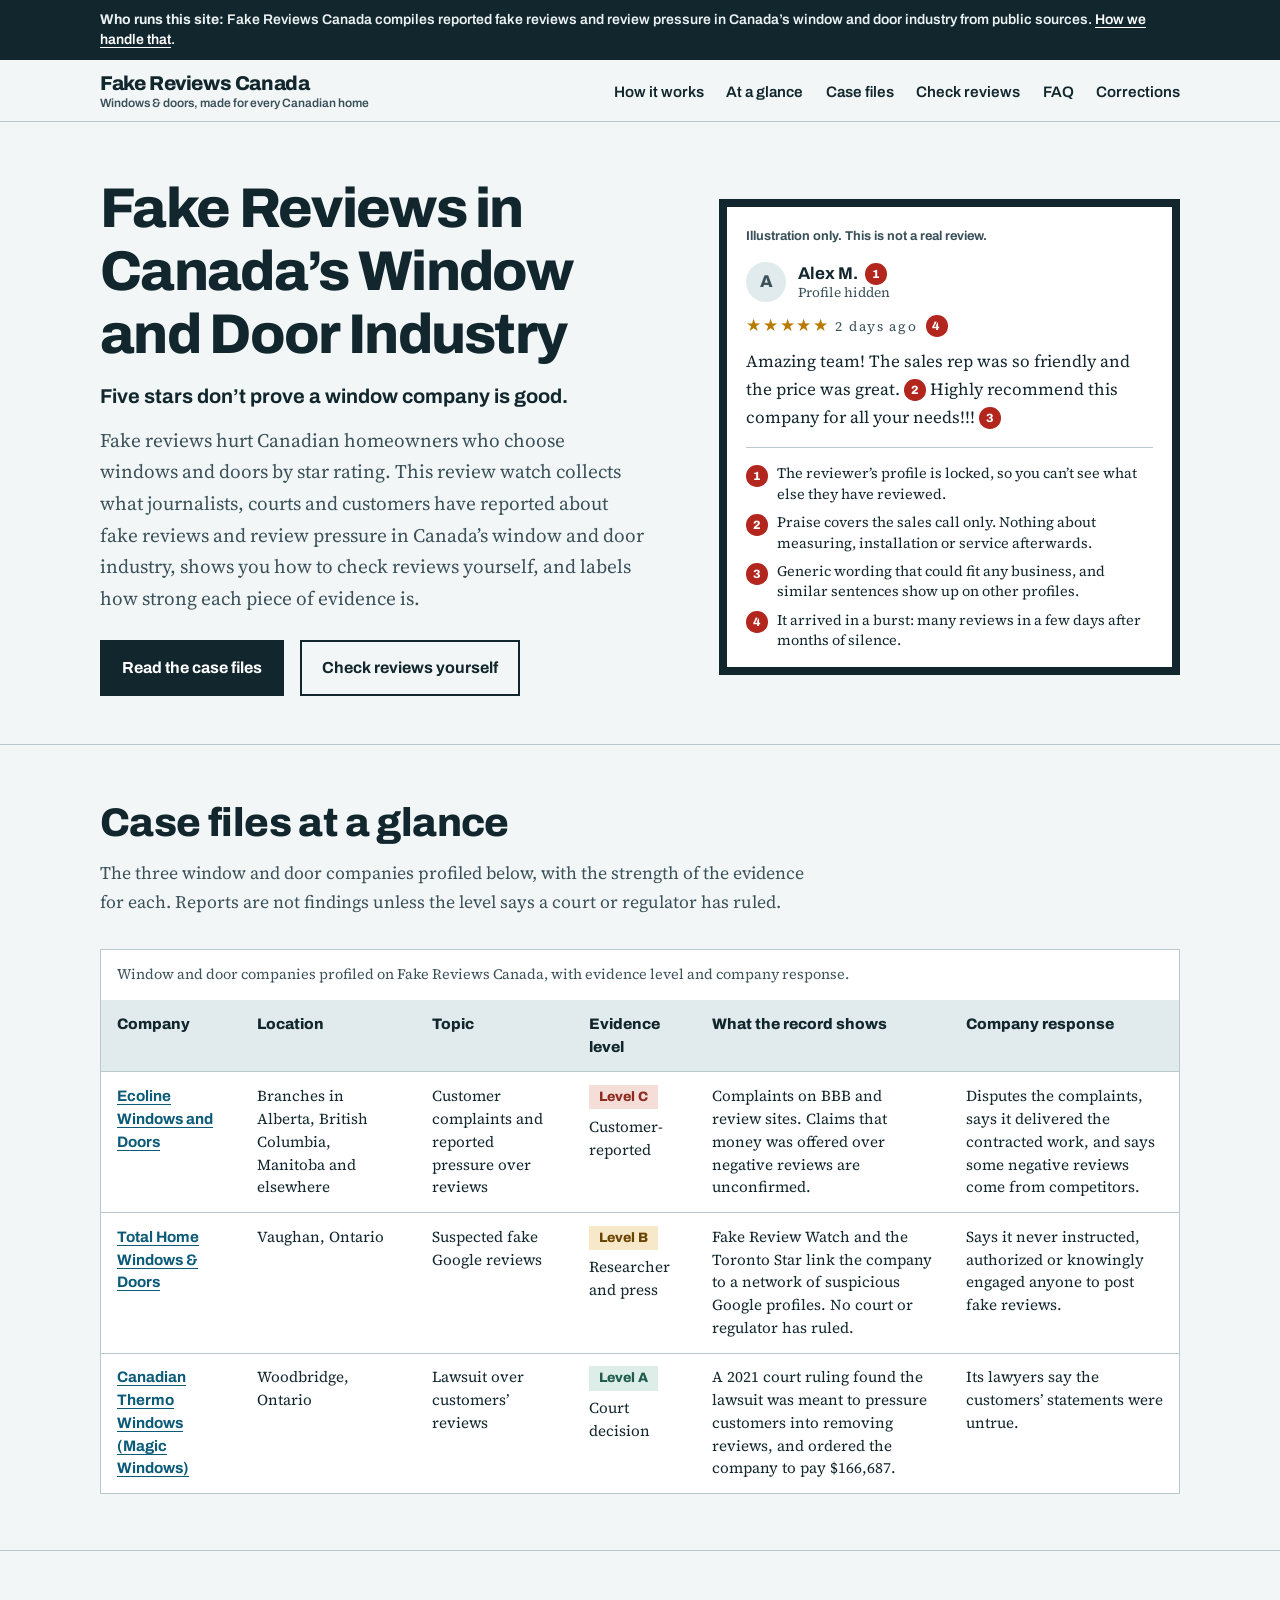
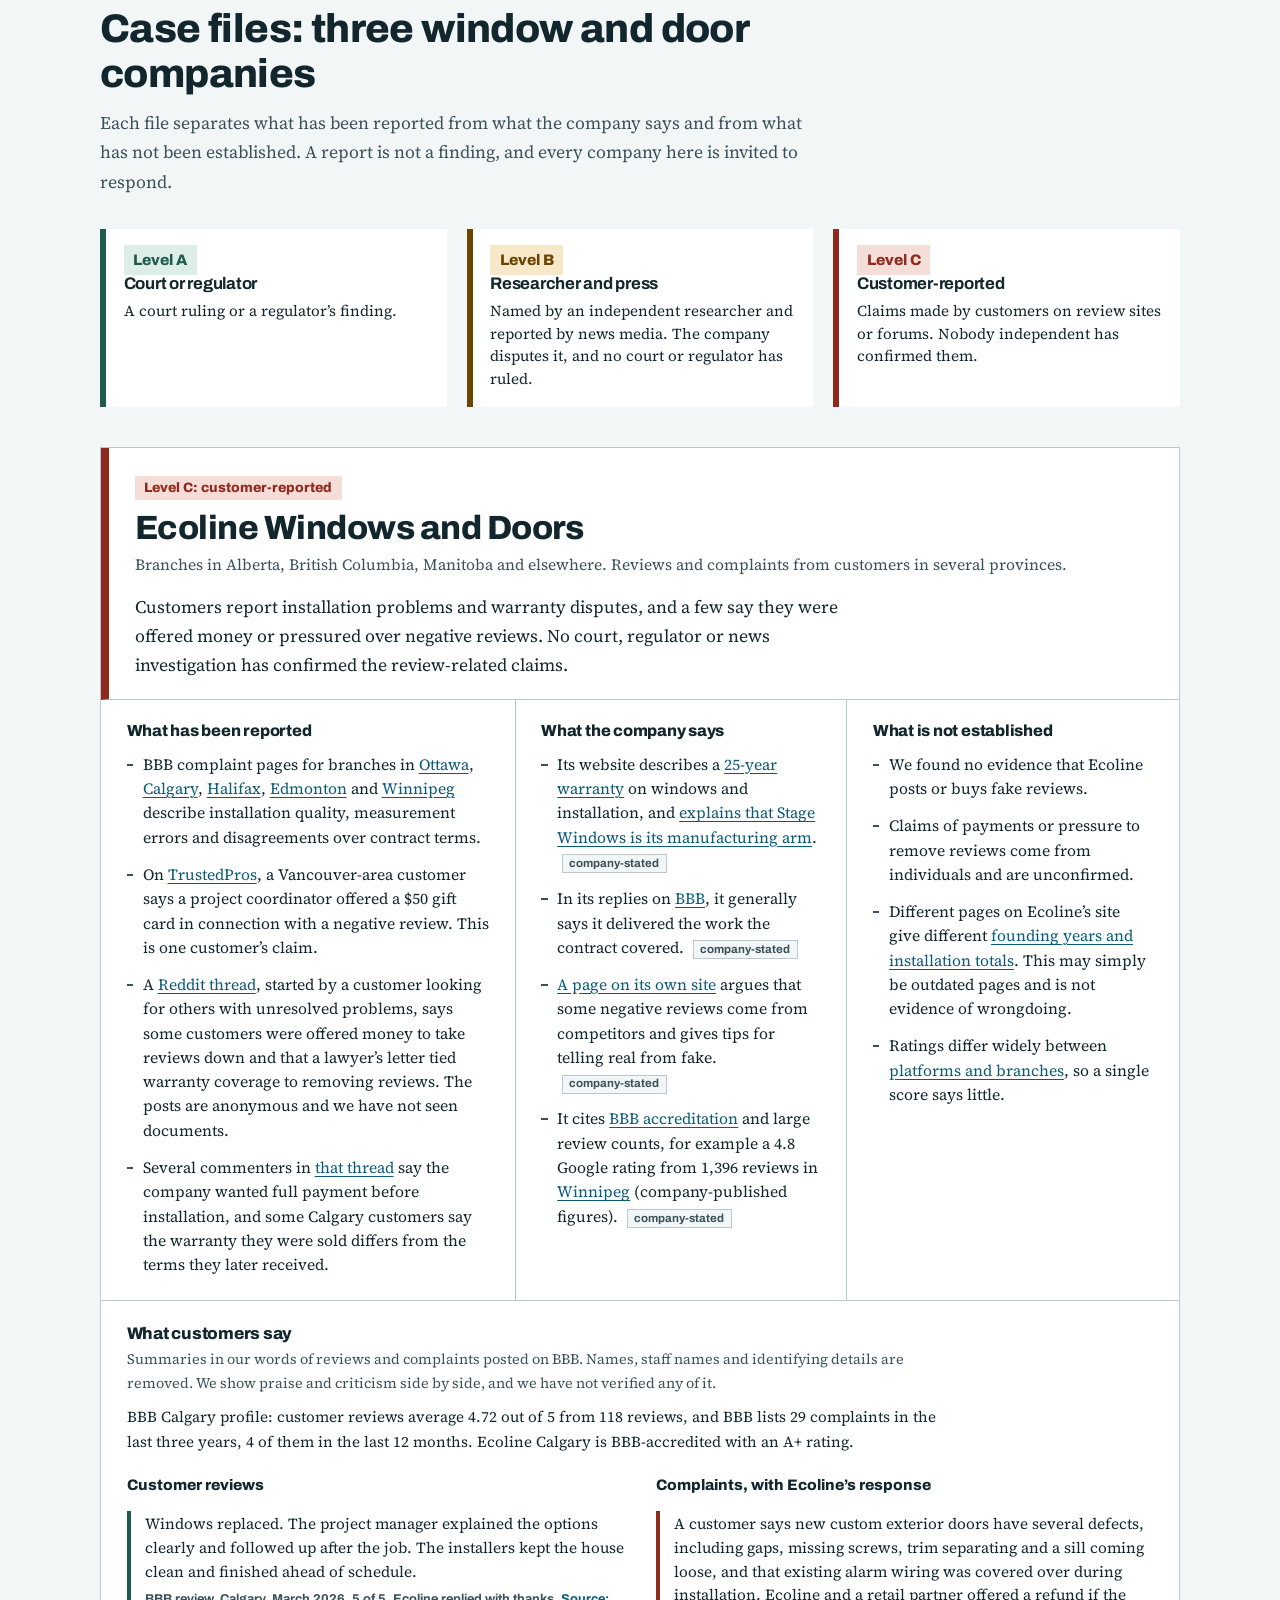
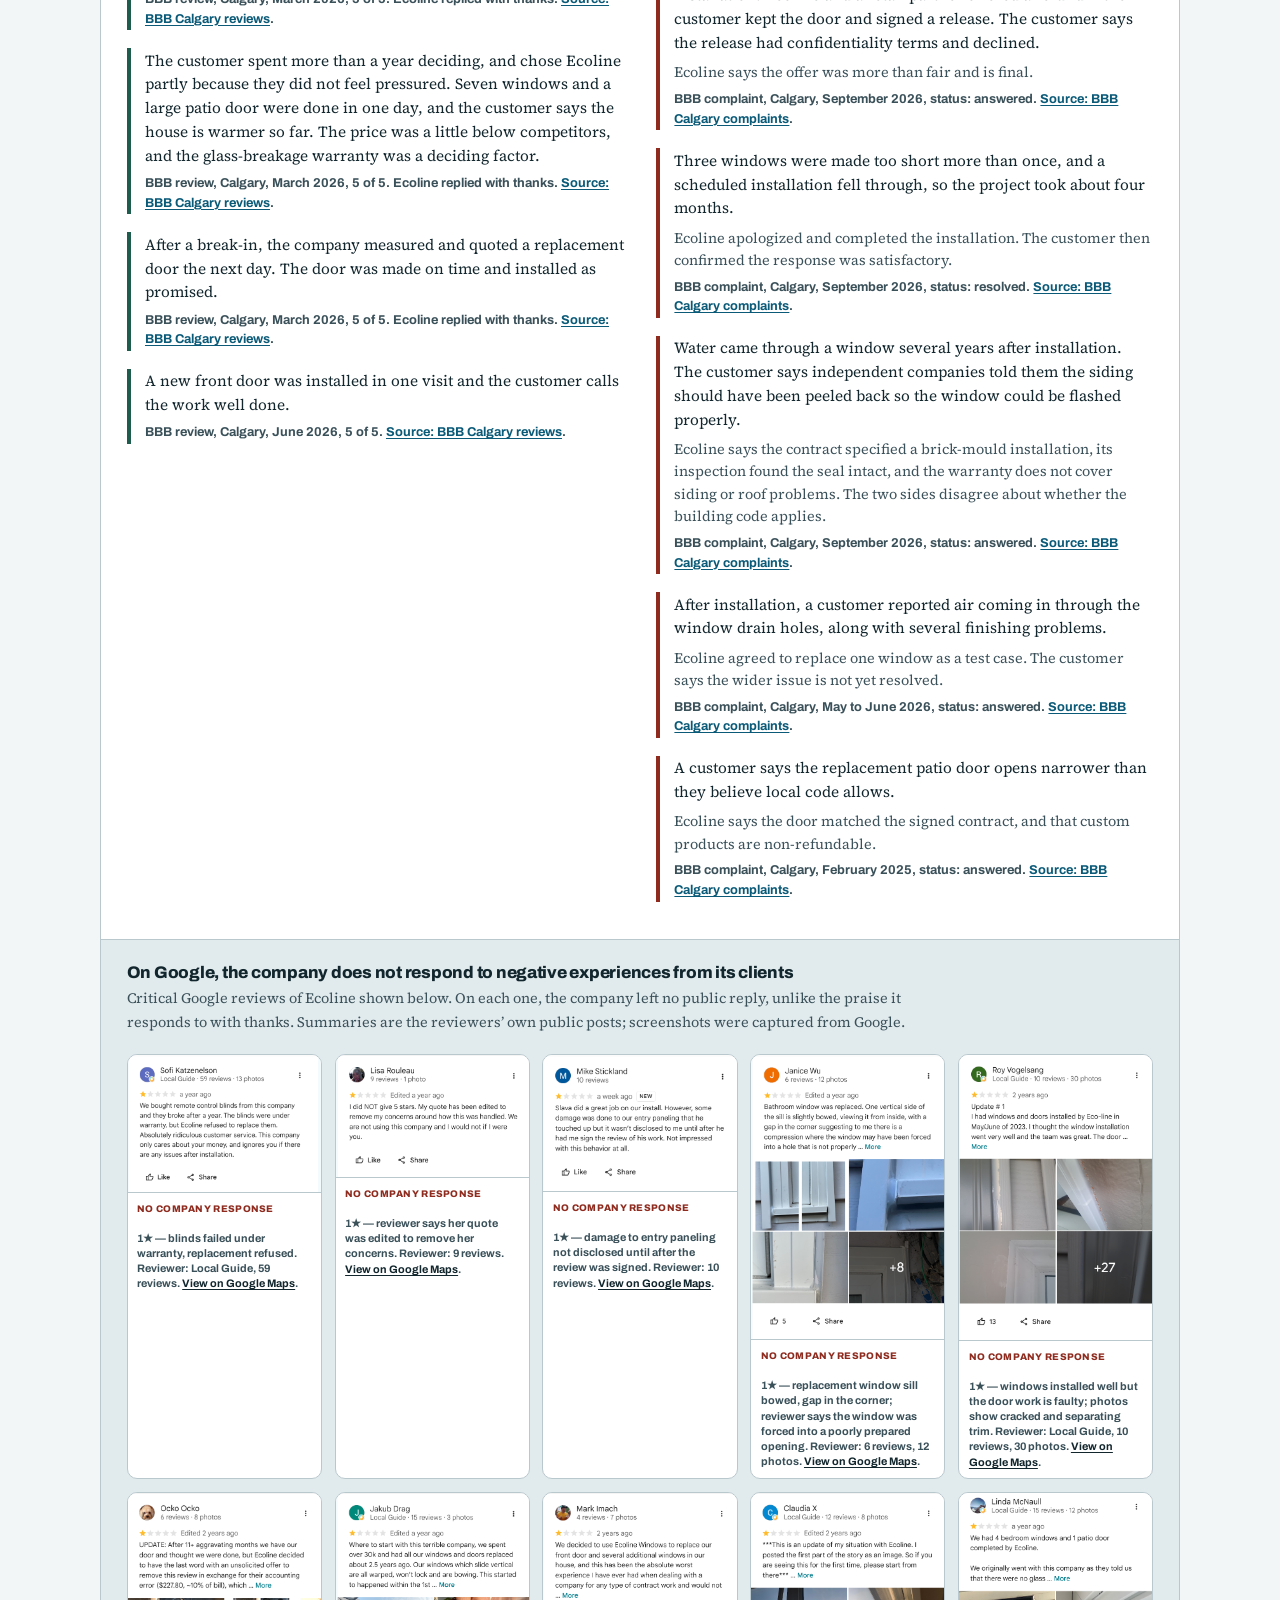
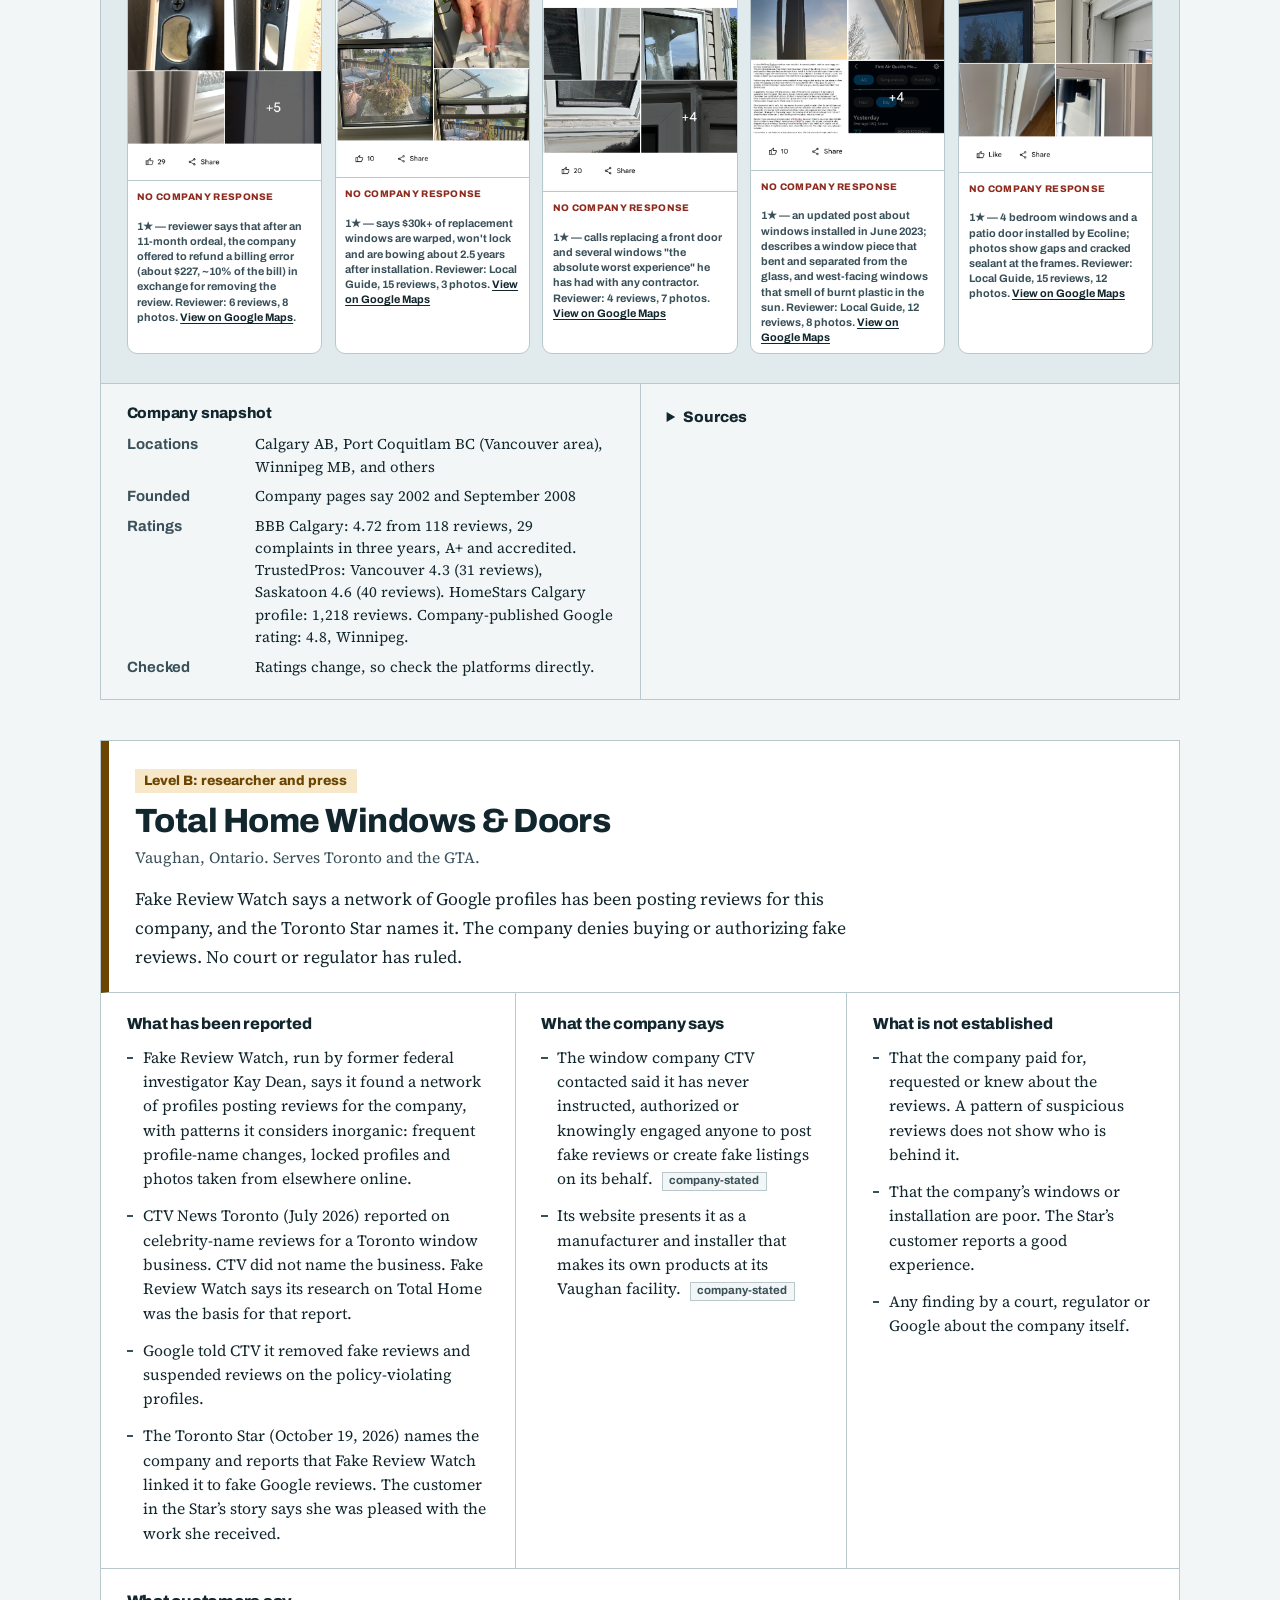
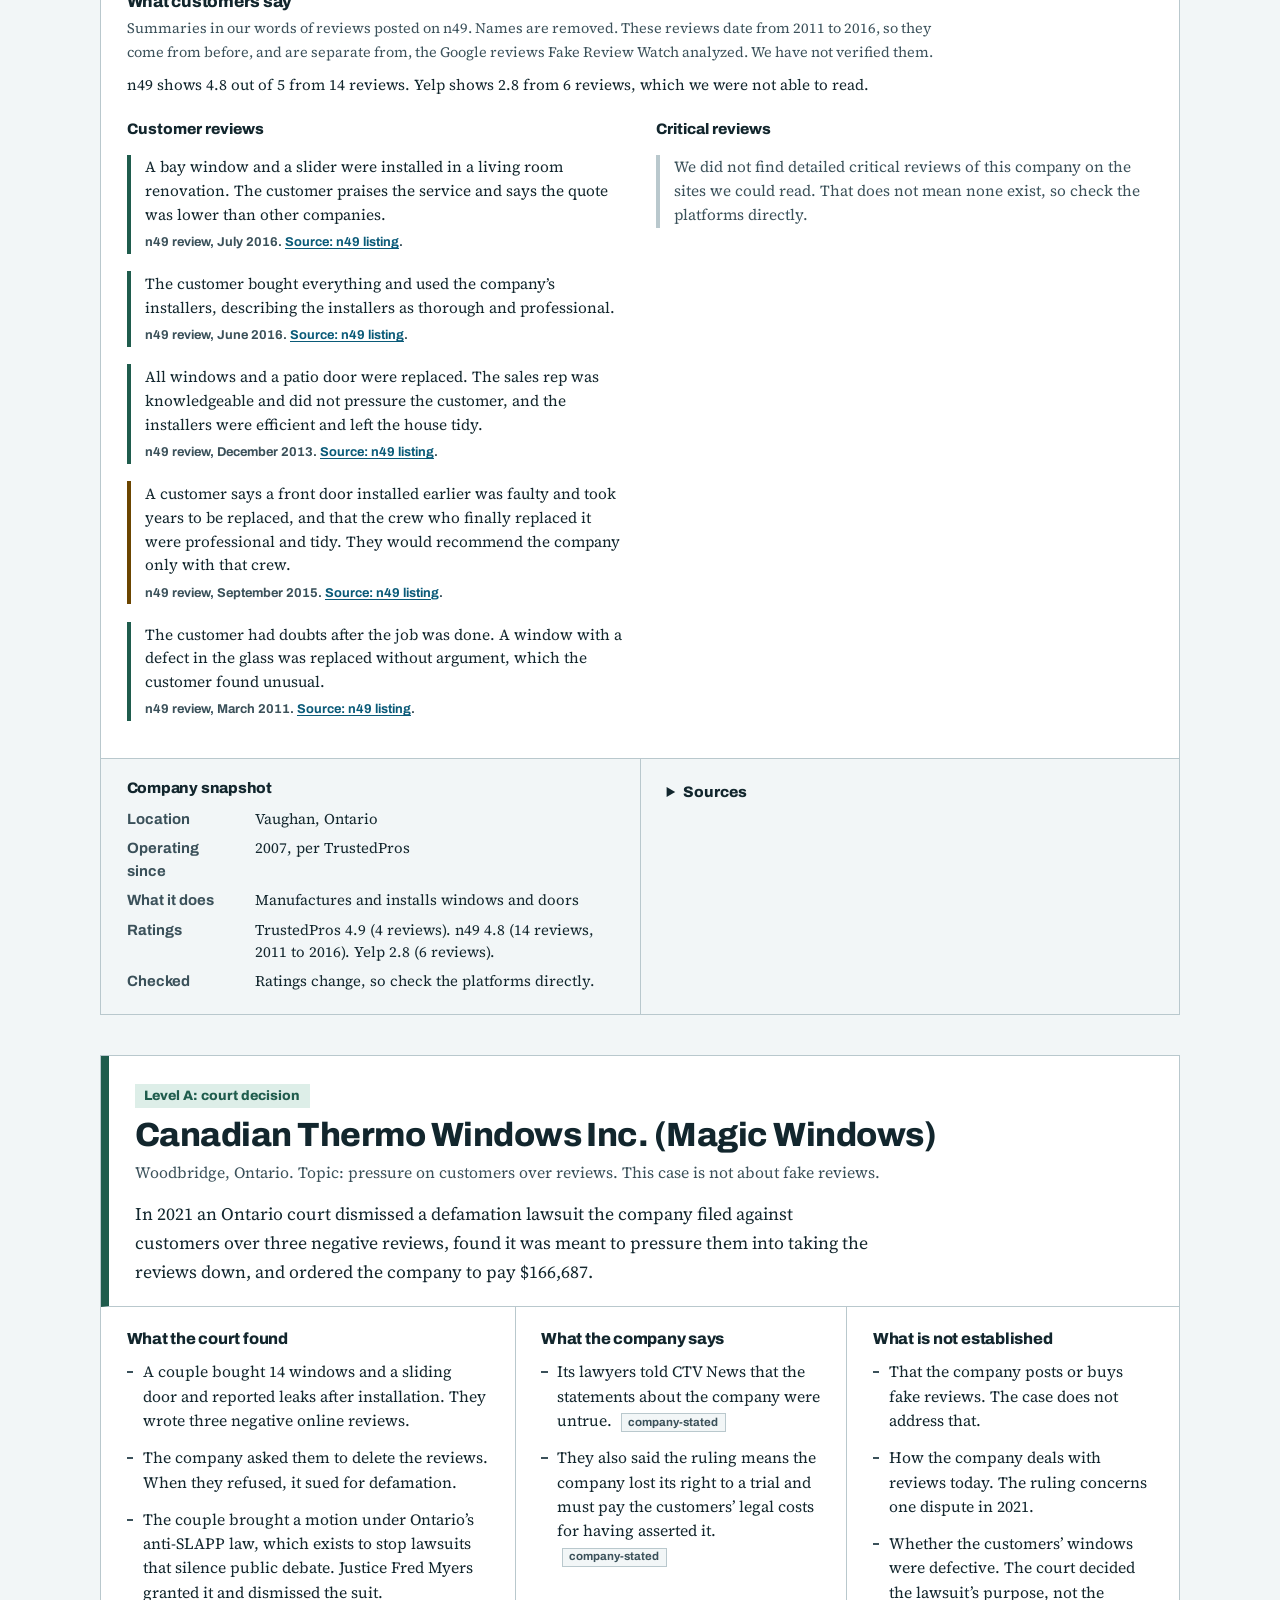
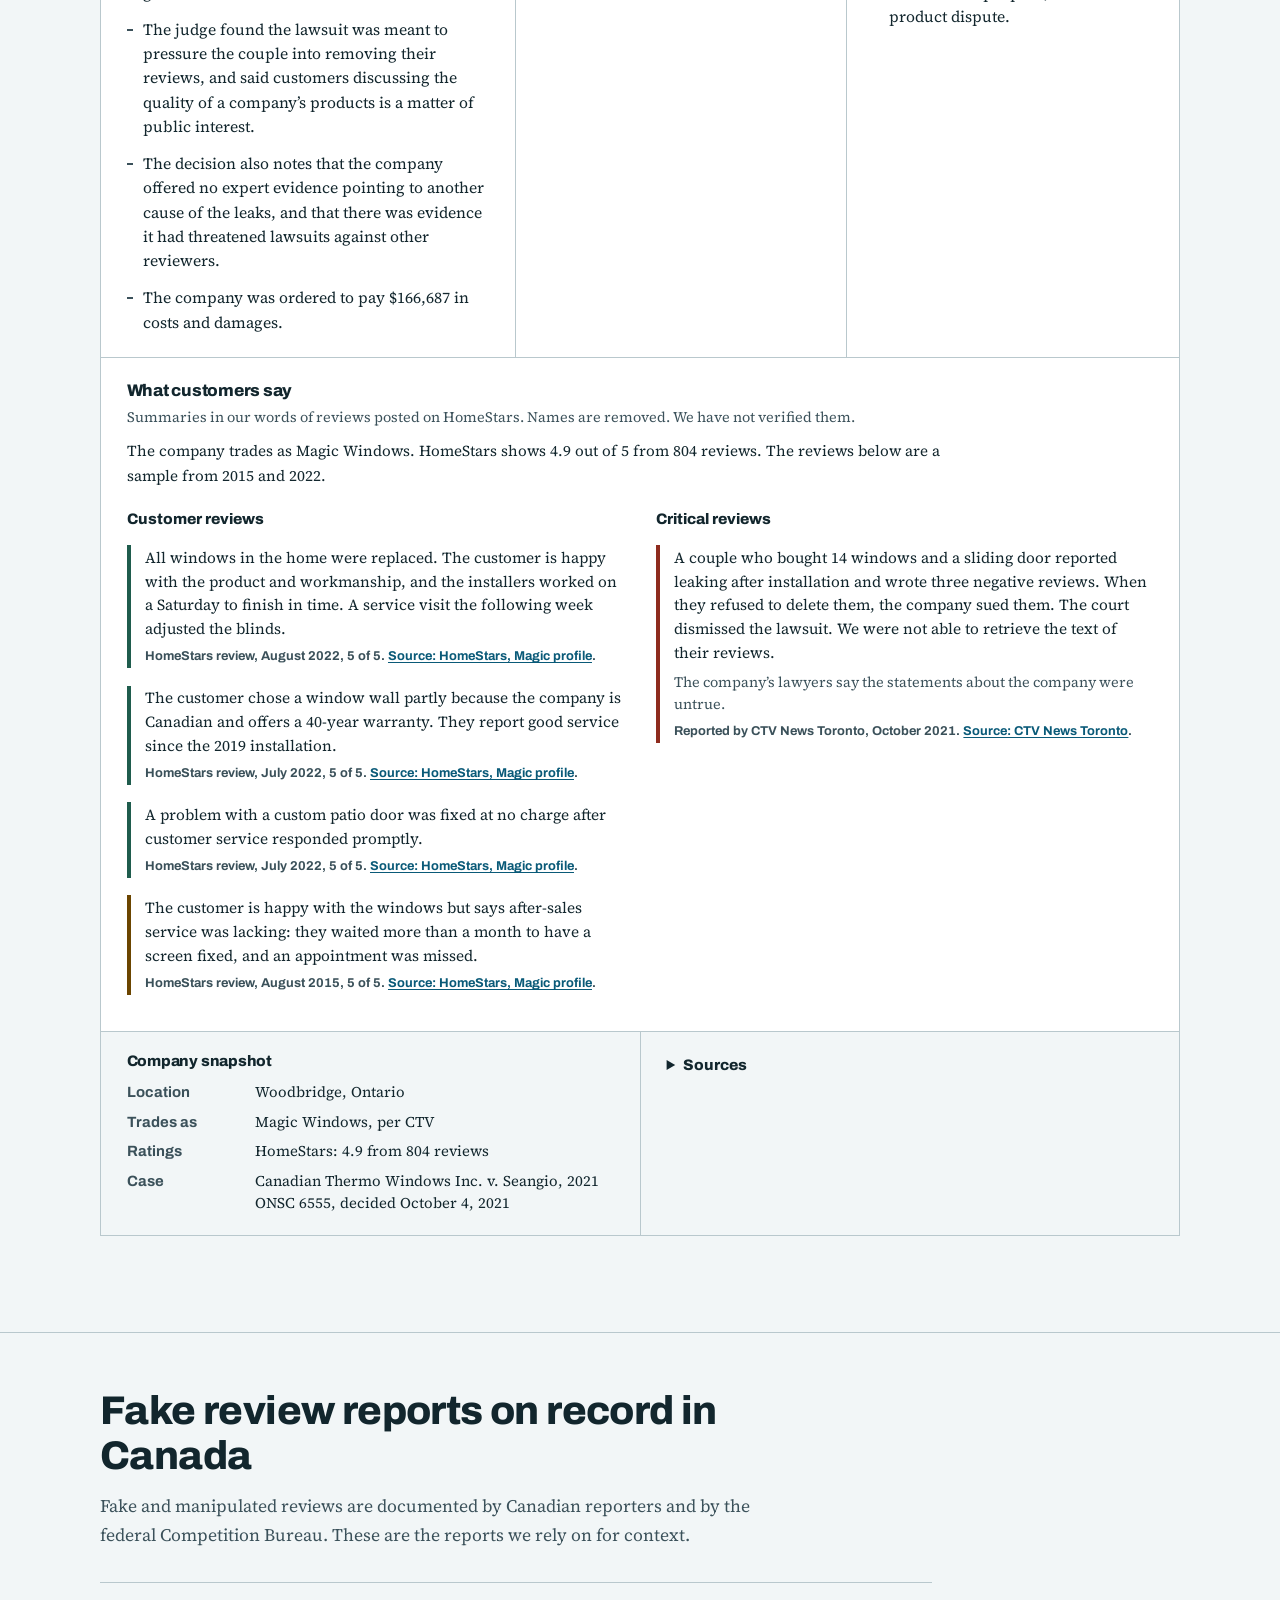
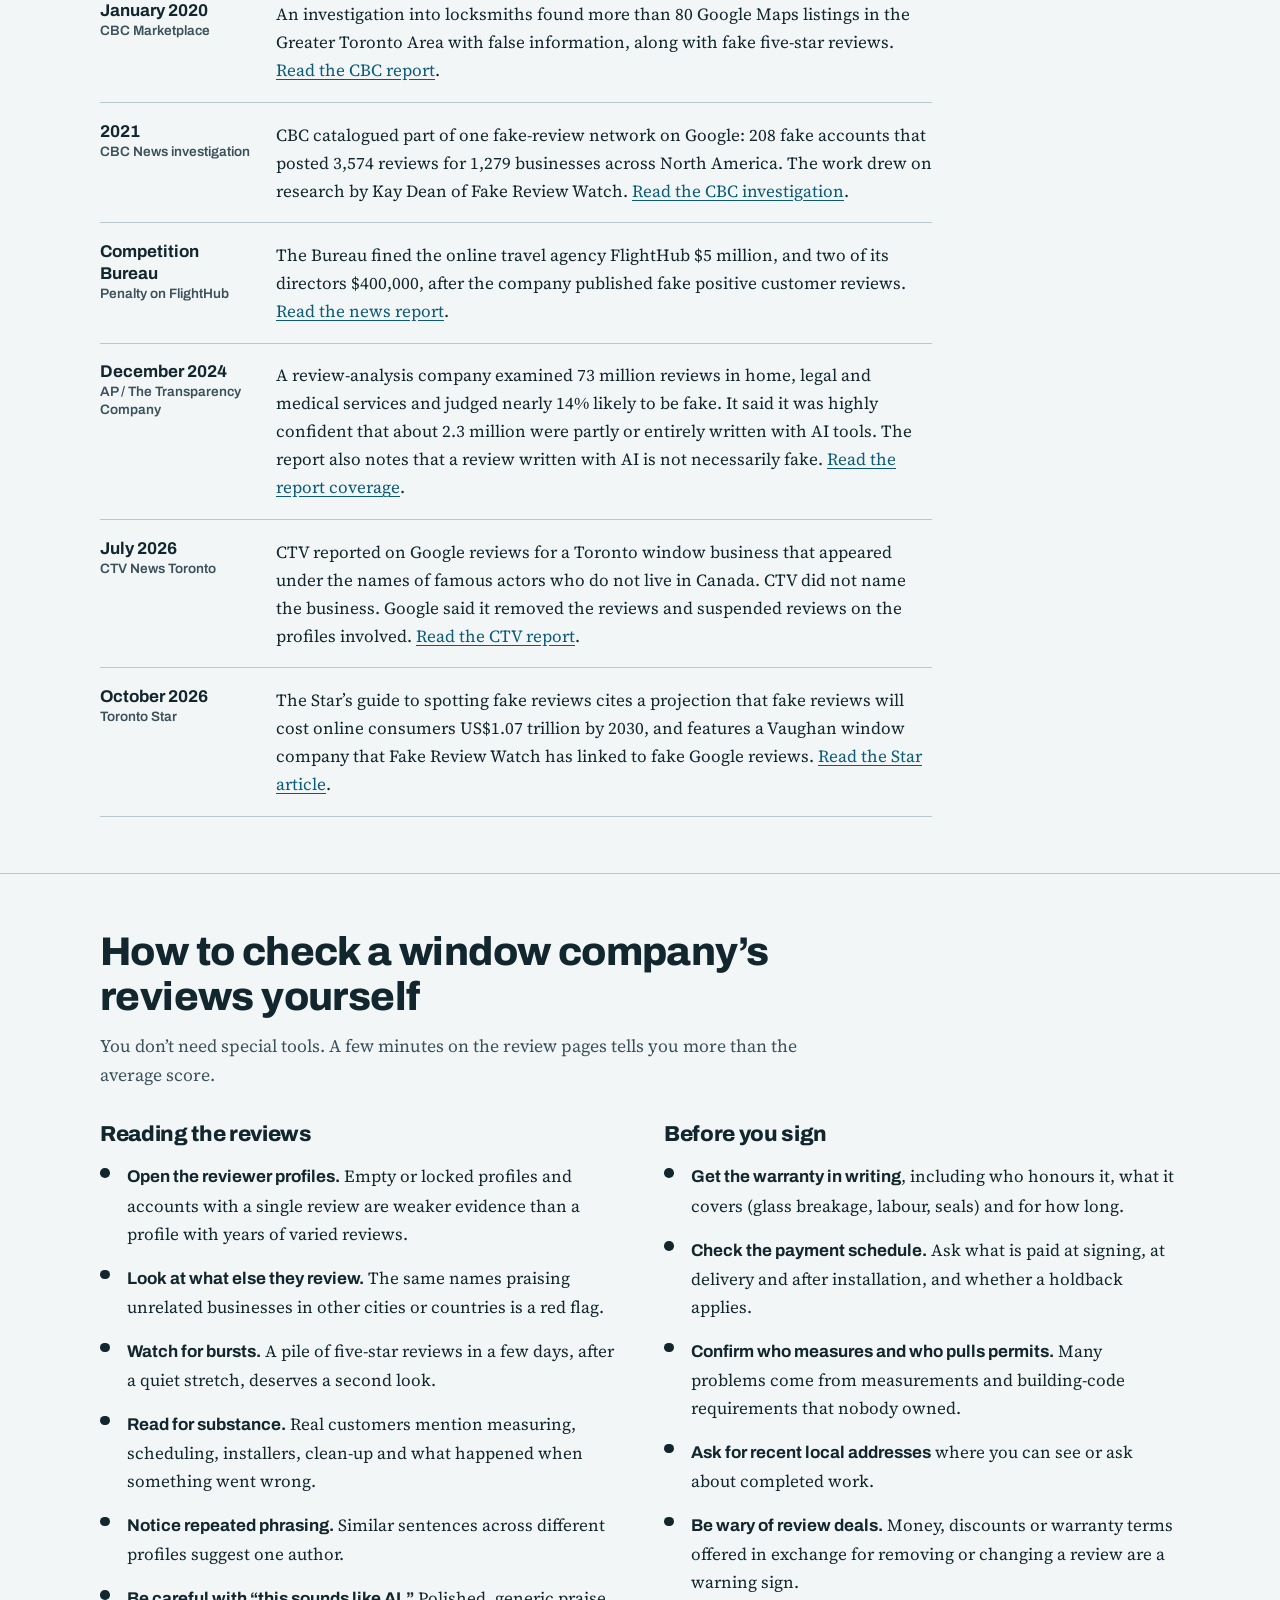
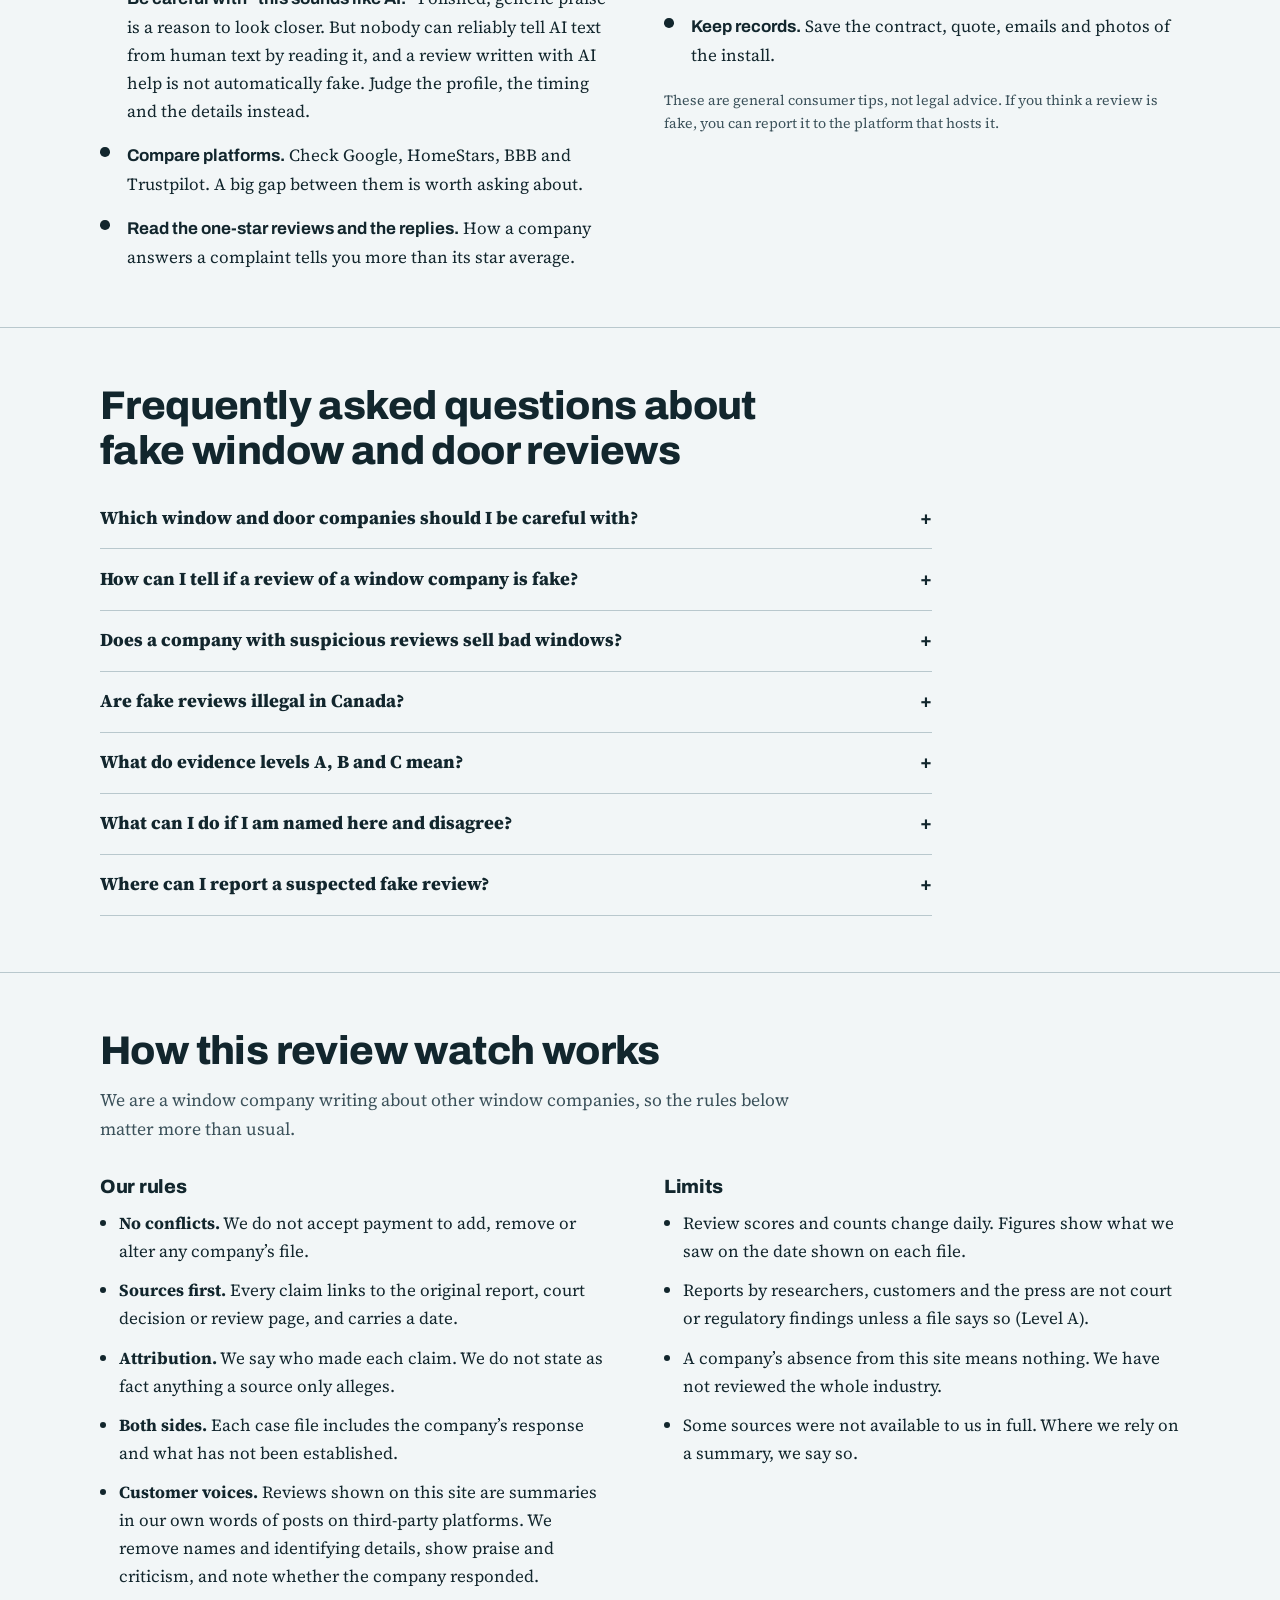
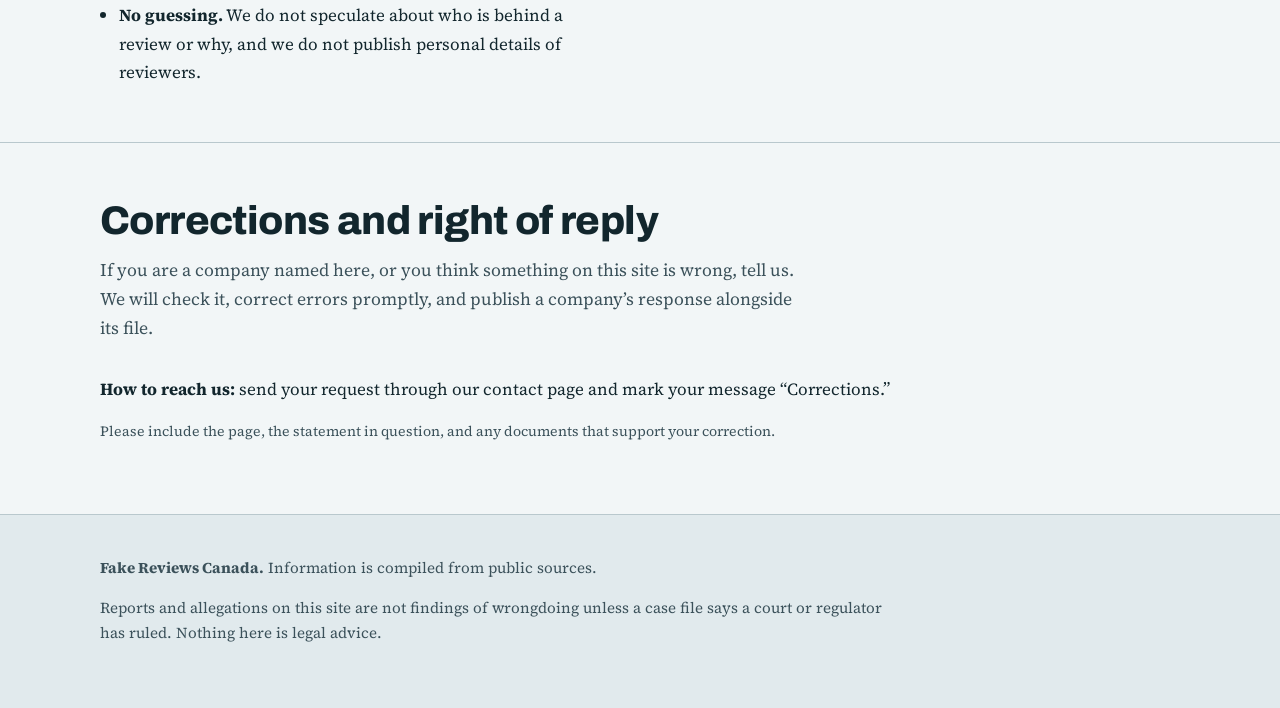
==== commit 8c6f3fa0: "Remove outdated year references from Reddit thread citations" ====
--- a/index.html
+++ b/index.html
@@ -550,7 +550,7 @@
           <ul>
             <li><a href="https://www.bbb.org/ca/ab/calgary/profile/windows/ecoline-windows-calgary-0017-61444/complaints" target="_blank" rel="noopener"></a>BBB complaint pages</a> for branches in <a href="https://www.bbb.org/ca/on/nepean/profile/windows/ecoline-windows-ottawa-0117-71548/complaints" target="_blank" rel="noopener">Ottawa</a>, <a href="https://www.bbb.org/ca/ab/calgary/profile/windows/ecoline-windows-calgary-0017-61444/complaints" target="_blank" rel="noopener">Calgary</a>, <a href="https://www.bbb.org/ca/ns/dartmouth/profile/window-installation/ecoline-windows-and-doors-halifax-0087-90573/complaints" target="_blank" rel="noopener">Halifax</a>, <a href="https://www.bbb.org/ca/ab/edmonton/profile/replacement-windows/ecoline-windows-edmonton-0017-153825/complaints" target="_blank" rel="noopener">Edmonton</a> and <a href="https://www.bbb.org/ca/mb/winnipeg/profile/window-door-installation/ecoline-windows-0057-31034/complaints" target="_blank" rel="noopener">Winnipeg</a> describe installation quality, measurement errors and disagreements over contract terms.</li>
             <li>On <a href="https://trustedpros.ca/company/ecoline-windows-vancouver" target="_blank" rel="noopener">TrustedPros</a>, a Vancouver-area customer says a project coordinator offered a $50 gift card in connection with a negative review. This is one customer’s claim.</li>
-            <li>A <a href="https://www.reddit.com/r/BuyCanadian/comments/wbeux7/wanted_ecoline_customers_with_unresolved_issues/" target="_blank" rel="noopener">2022 Reddit thread</a>, started by a customer looking for others with unresolved problems, says some customers were offered money to take reviews down and that a lawyer’s letter tied warranty coverage to removing reviews. The posts are anonymous and we have not seen documents.</li>
+            <li>A <a href="https://www.reddit.com/r/BuyCanadian/comments/wbeux7/wanted_ecoline_customers_with_unresolved_issues/" target="_blank" rel="noopener">Reddit thread</a>, started by a customer looking for others with unresolved problems, says some customers were offered money to take reviews down and that a lawyer’s letter tied warranty coverage to removing reviews. The posts are anonymous and we have not seen documents.</li>
             <li>Several commenters in <a href="https://www.reddit.com/r/BuyCanadian/comments/wbeux7/wanted_ecoline_customers_with_unresolved_issues/" target="_blank" rel="noopener">that thread</a> say the company wanted full payment before installation, and some Calgary customers say the warranty they were sold differs from the terms they later received.</li>
           </ul>
         </div>
@@ -671,7 +671,7 @@
             <li><a href="https://www.bbb.org/ca/mb/winnipeg/profile/window-door-installation/ecoline-windows-0057-31034/complaints" target="_blank" rel="nofollow noopener">BBB complaints, Winnipeg</a></li>
             <li><a href="https://trustedpros.ca/company/ecoline-windows-vancouver" target="_blank" rel="nofollow noopener">TrustedPros, Vancouver</a> and <a href="https://trustedpros.ca/company/ecoline-windows-and-doors-saskatoon" target="_blank" rel="nofollow noopener">Saskatoon</a></li>
             <li><a href="https://www.homestars.com/profile/2775905-ecoline-windows/reviews" target="_blank" rel="nofollow noopener">HomeStars, Calgary profile</a></li>
-            <li><a href="https://www.reddit.com/r/BuyCanadian/comments/wbeux7/wanted_ecoline_customers_with_unresolved_issues/" target="_blank" rel="nofollow noopener">Reddit thread, r/BuyCanadian (2022)</a></li>
+            <li><a href="https://www.reddit.com/r/BuyCanadian/comments/wbeux7/wanted_ecoline_customers_with_unresolved_issues/" target="_blank" rel="nofollow noopener">Reddit thread, r/BuyCanadian</a></li>
             <li>Company pages: <a href="https://www.ecolinewindows.ca/facts/" target="_blank" rel="nofollow noopener">facts</a>, <a href="https://www.ecolinewindows.ca/ecoline-stage-windows-together-under-one-roof/" target="_blank" rel="nofollow noopener">Stage Windows</a>, <a href="https://www.ecolinewindows.ca/dont-use-ecoline-windows/" target="_blank" rel="nofollow noopener">fake complaints</a>, <a href="https://www.ecolinewindows.ca/winnipeg-reviews/" target="_blank" rel="nofollow noopener">Winnipeg reviews</a></li>
           </ul>
           </details>
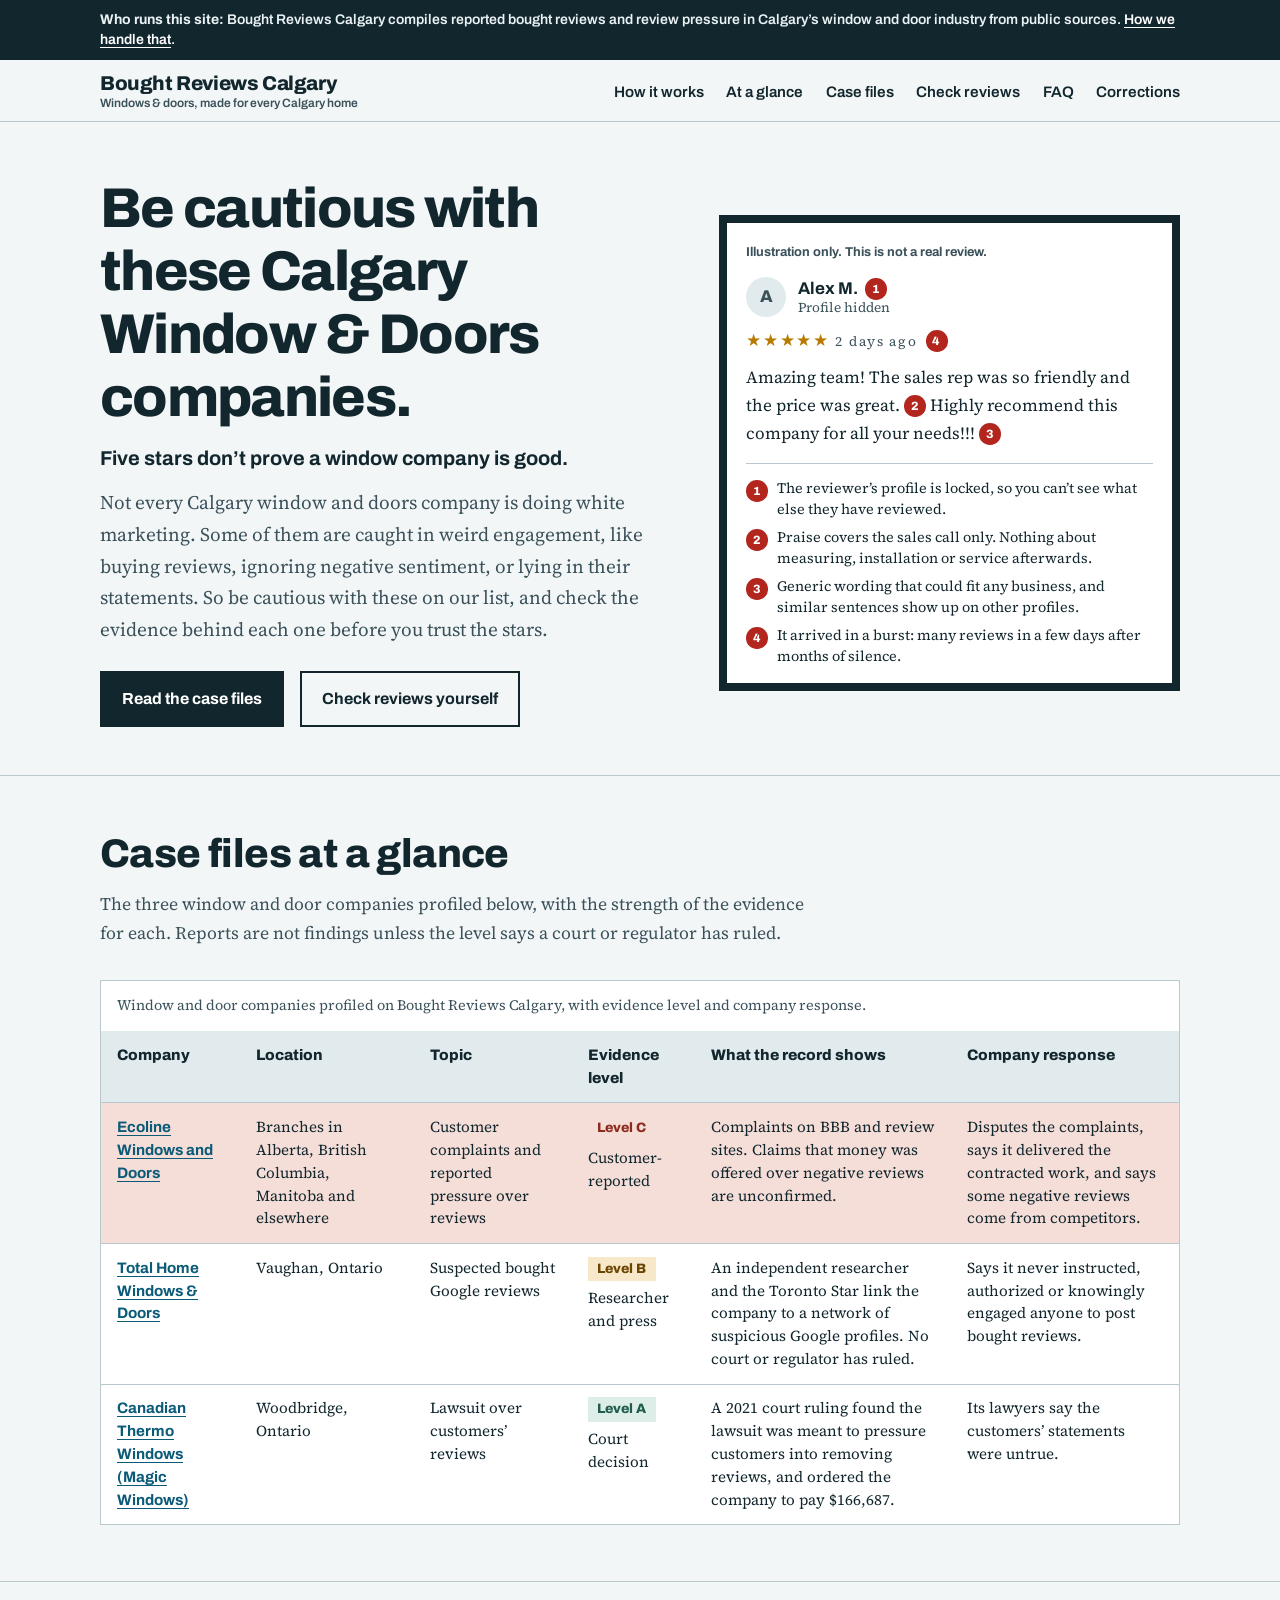
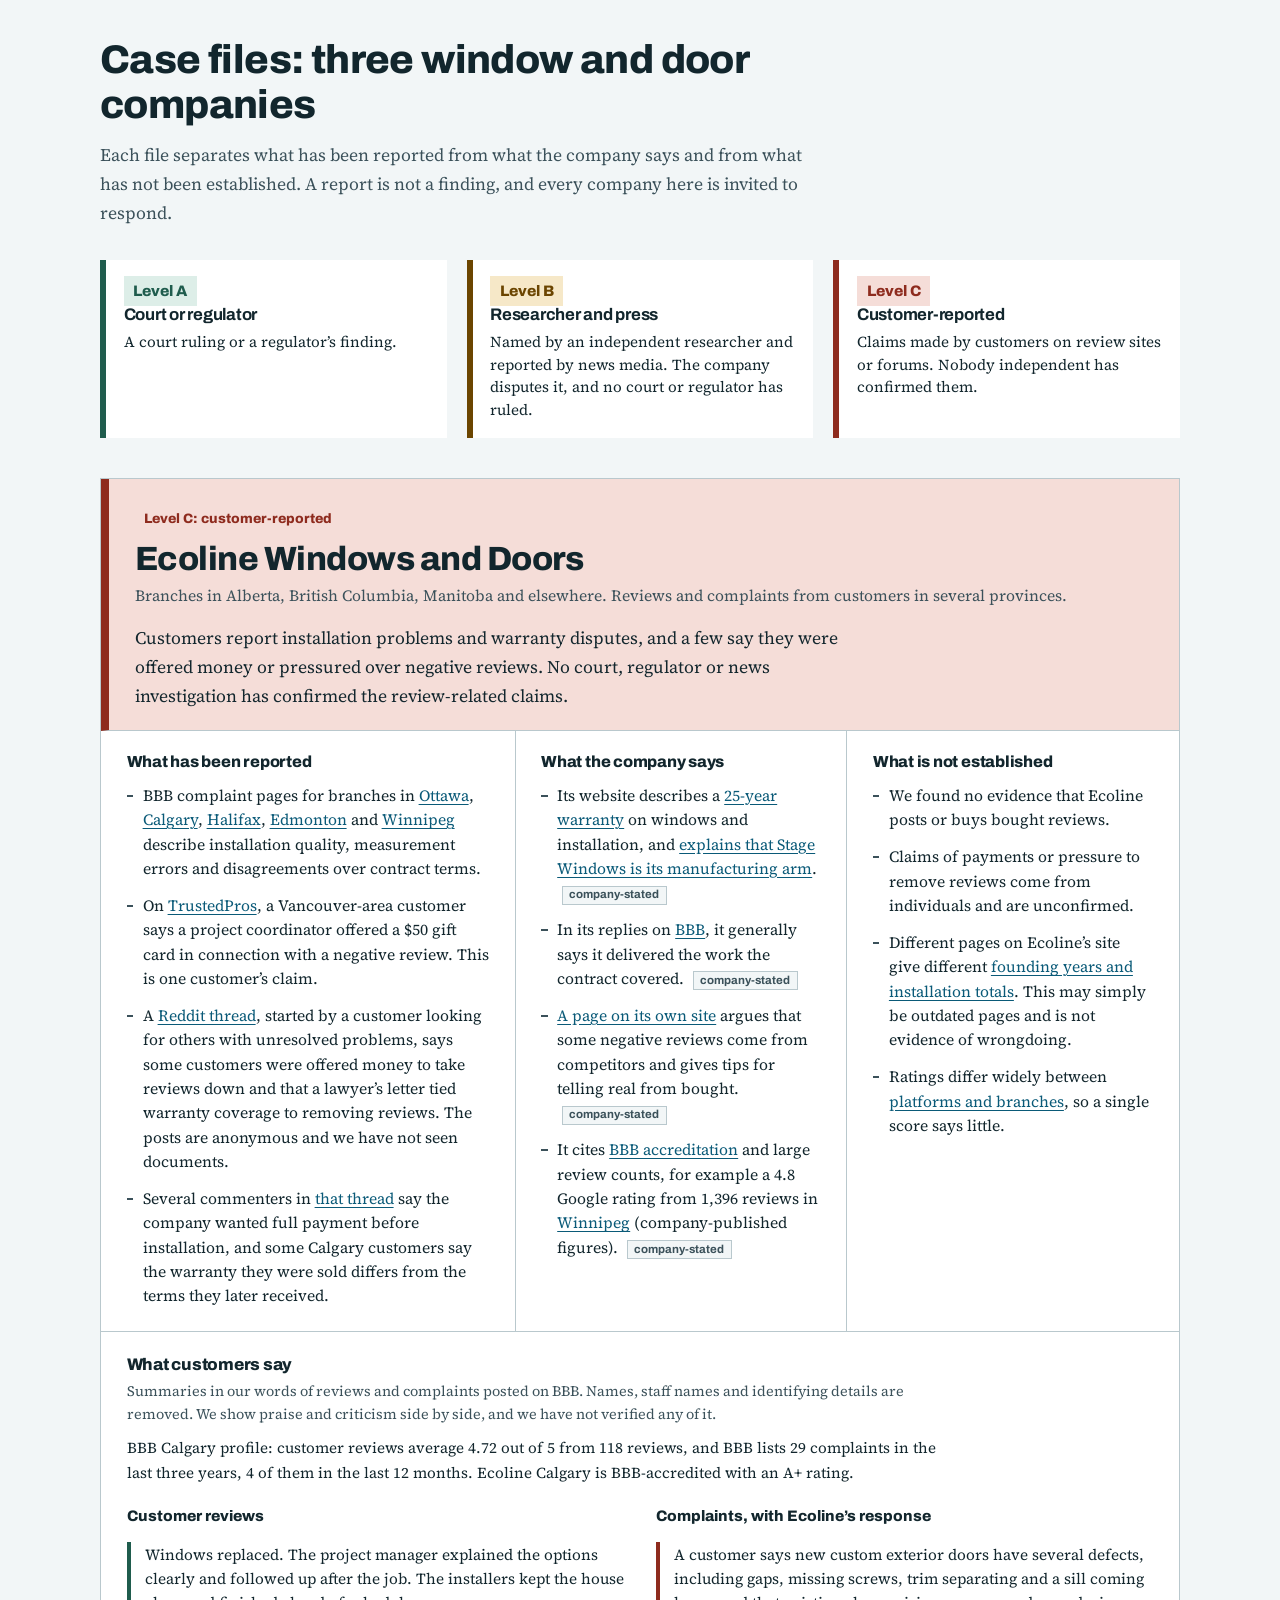
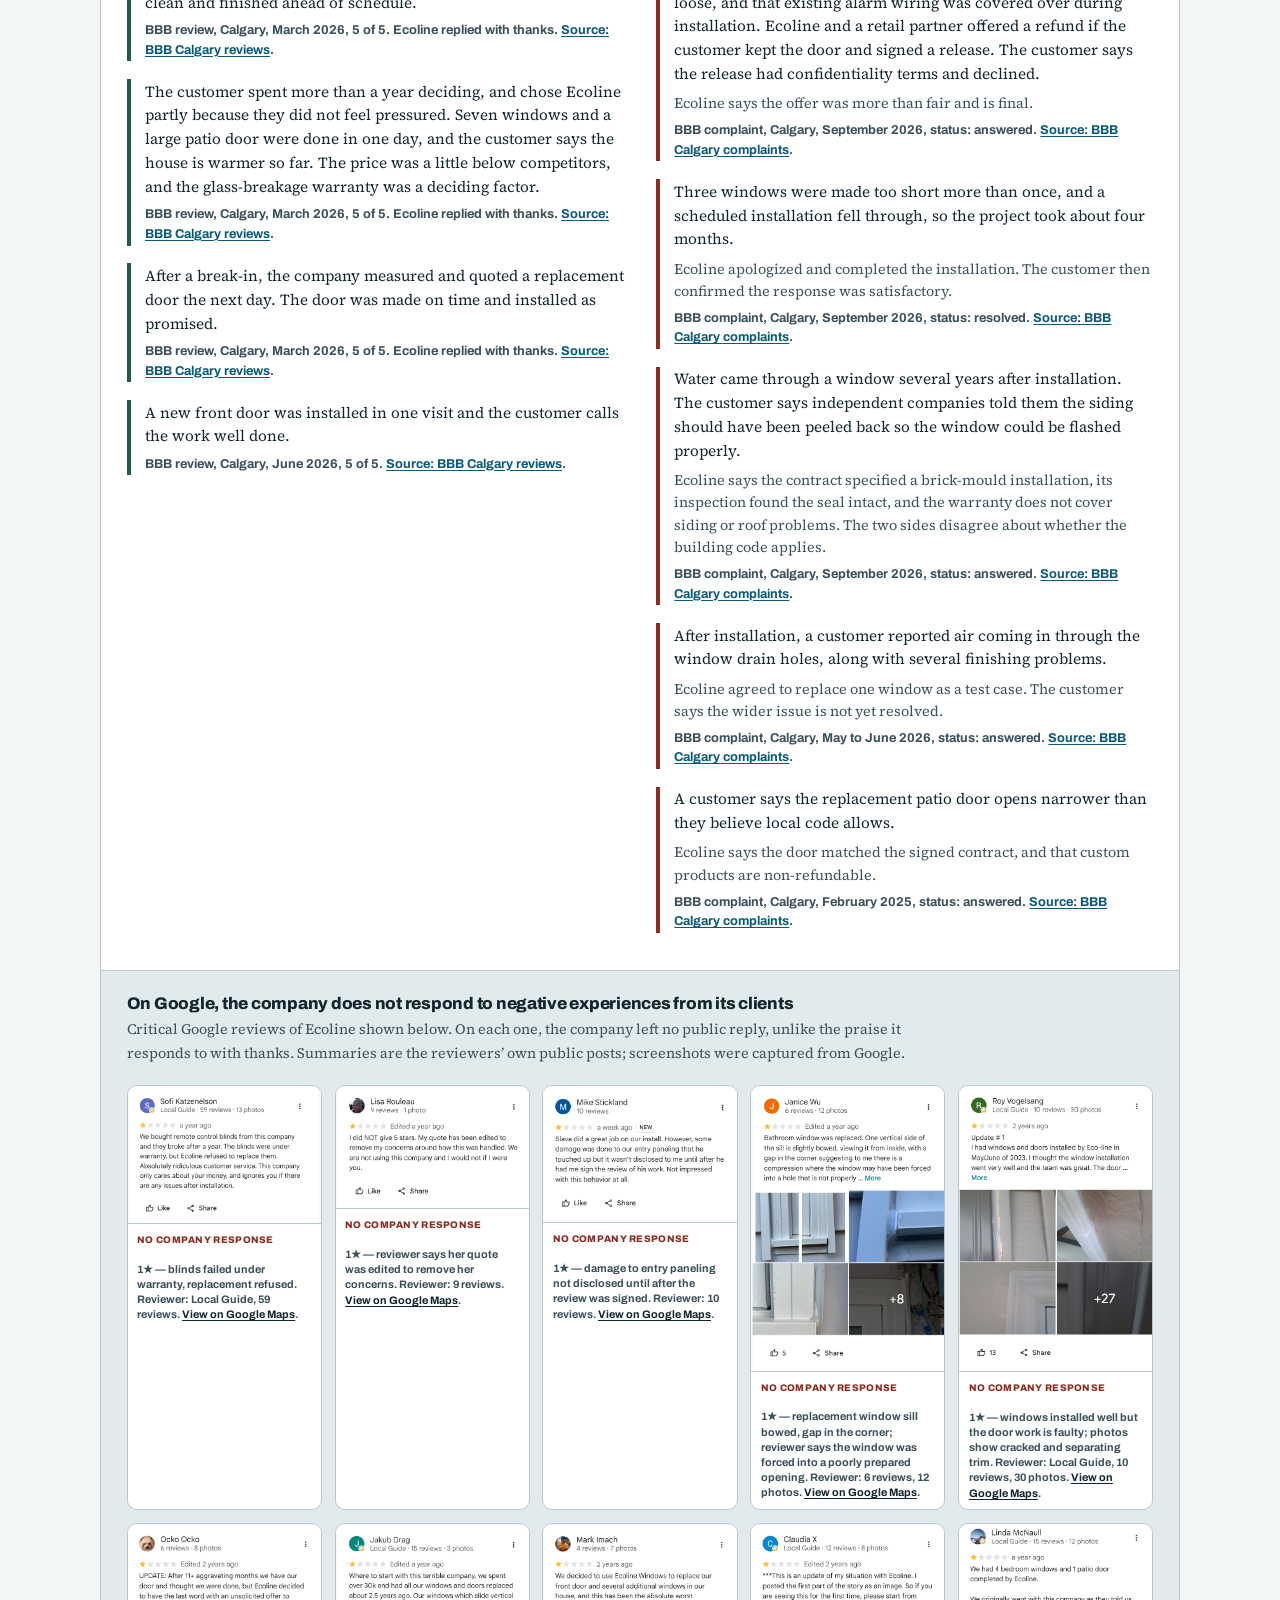
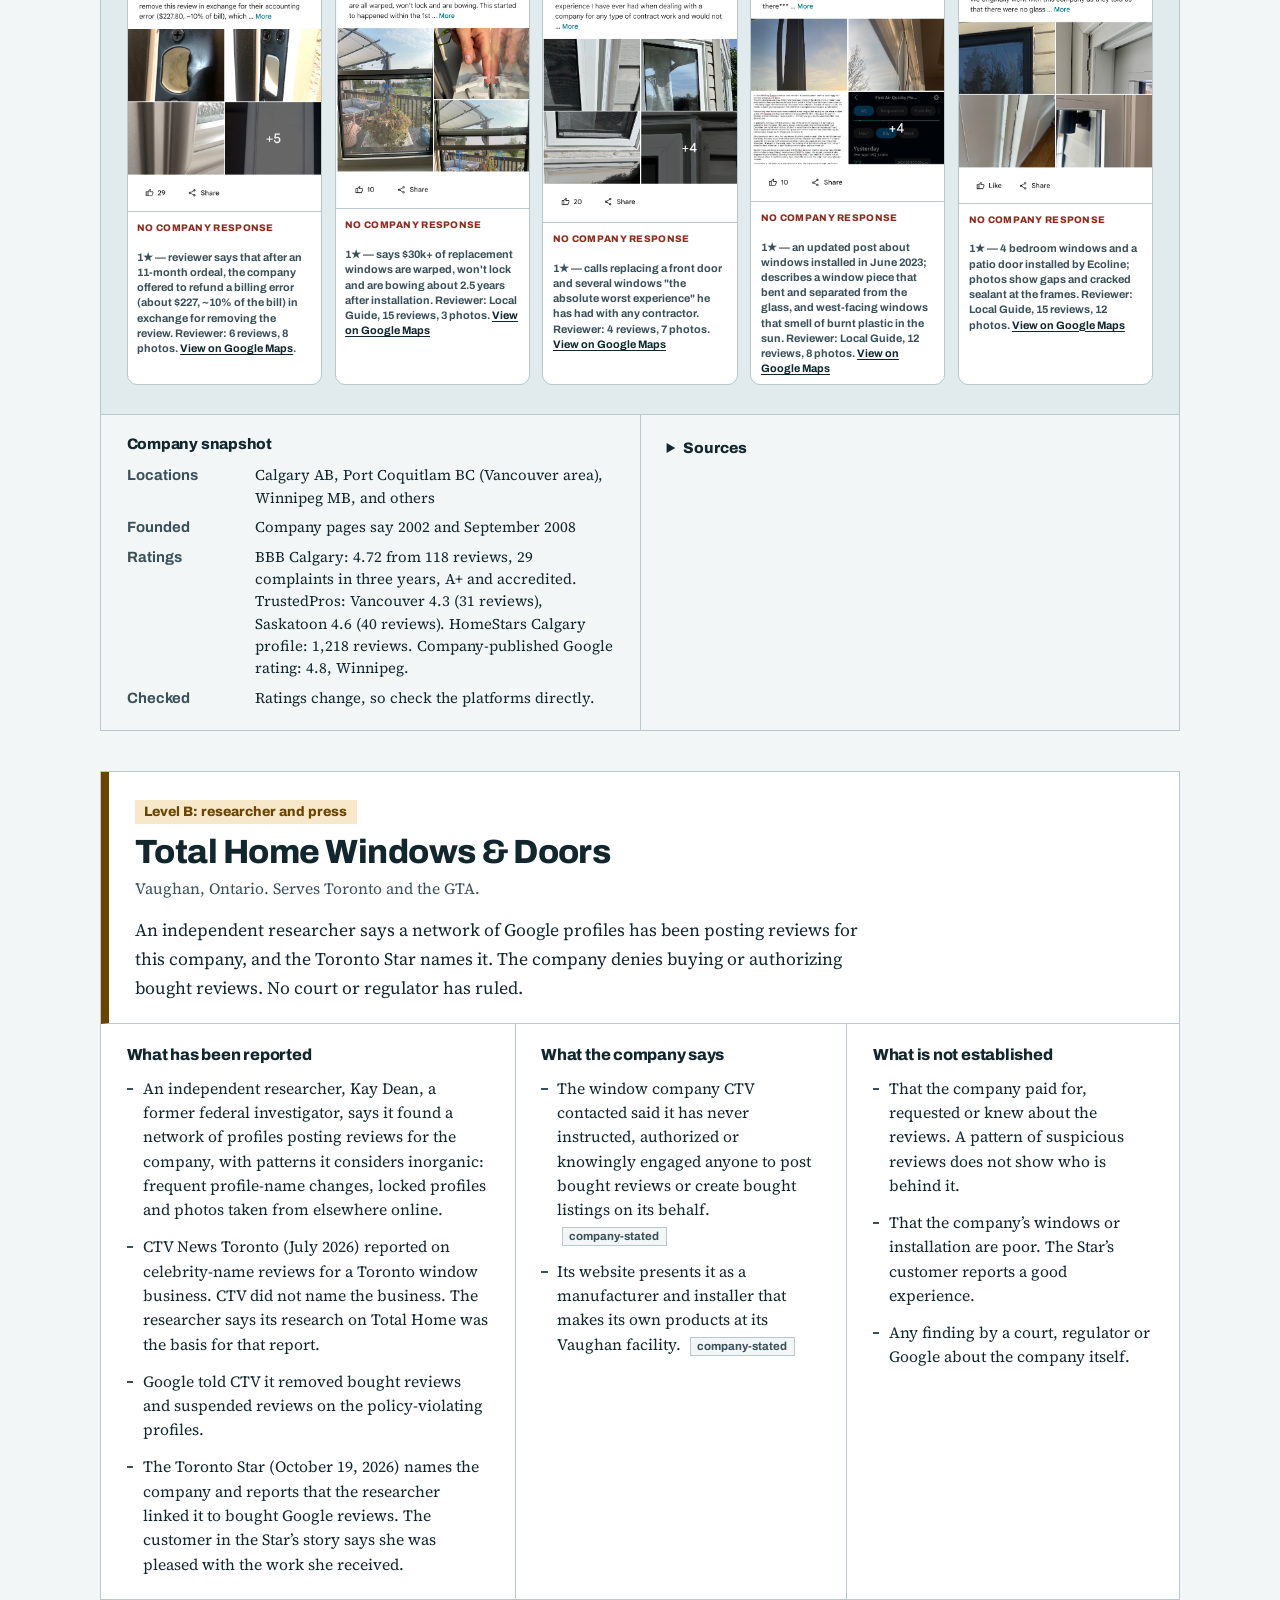
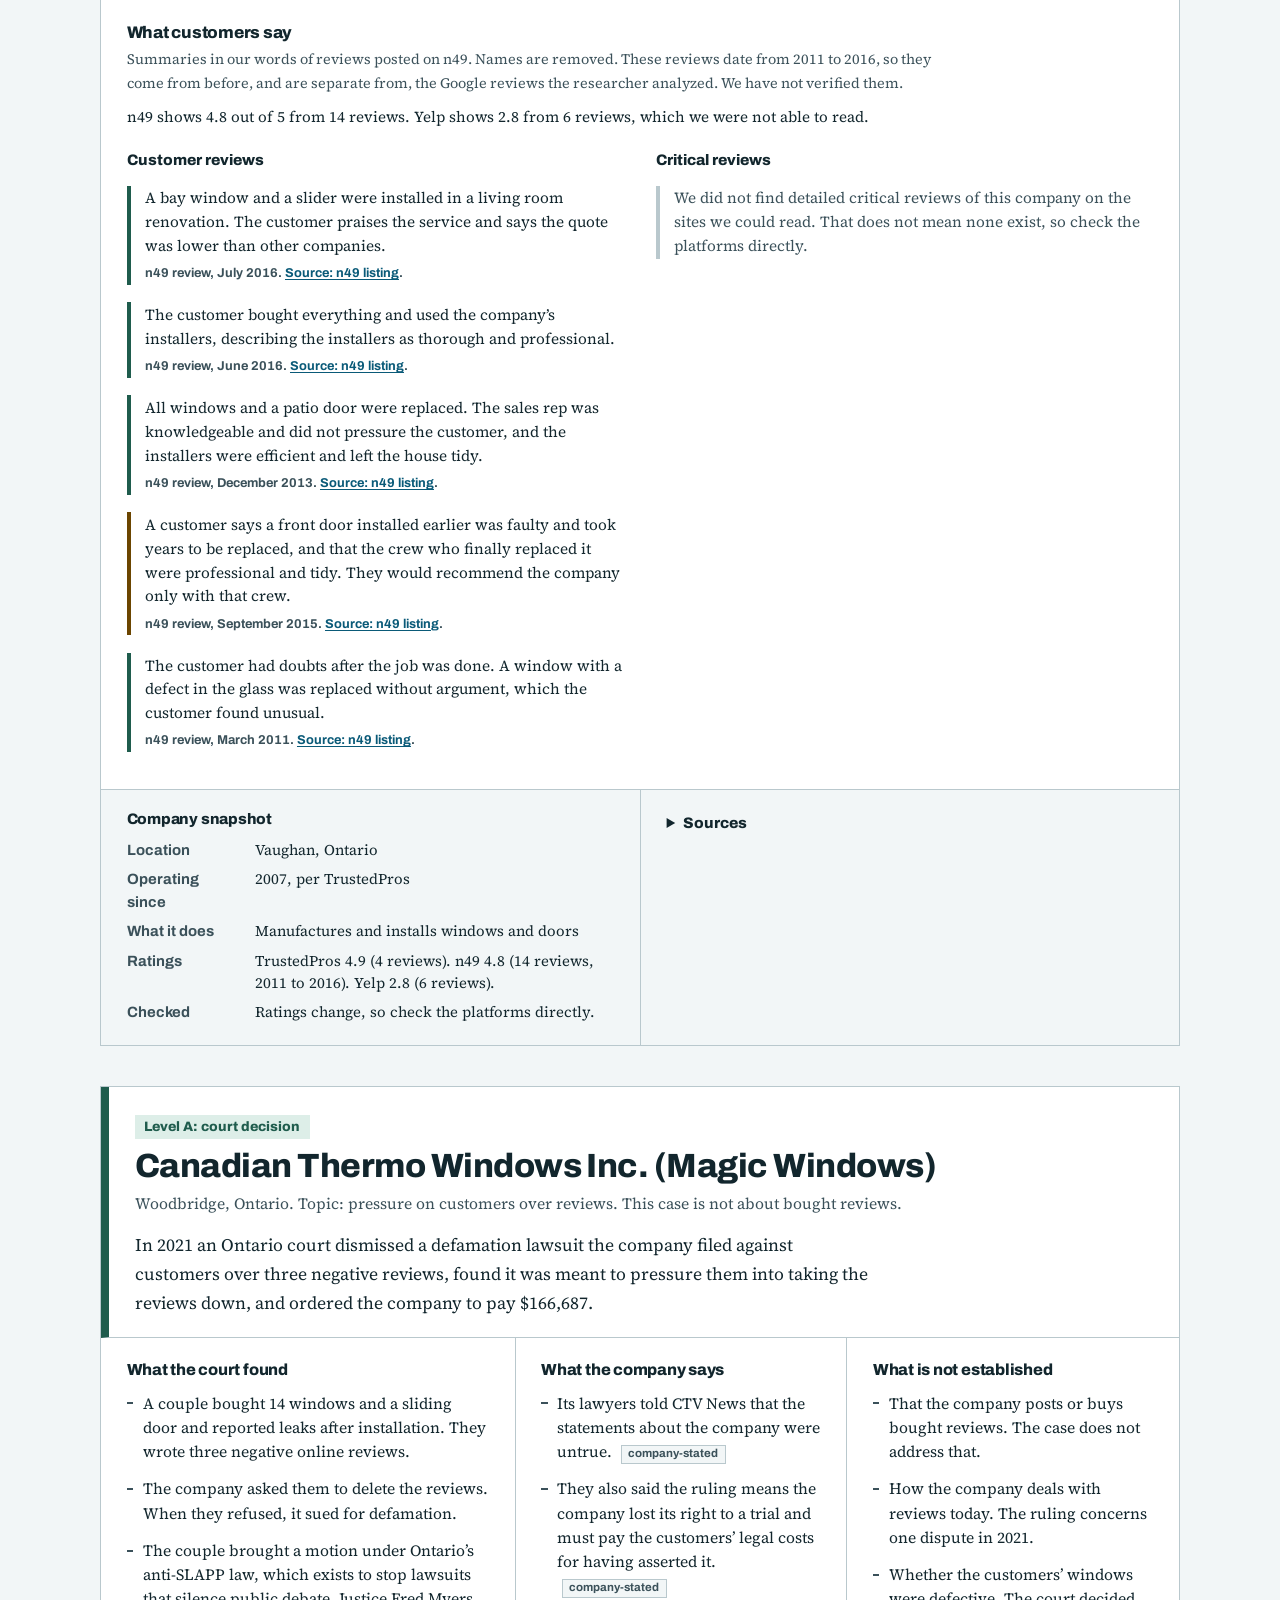
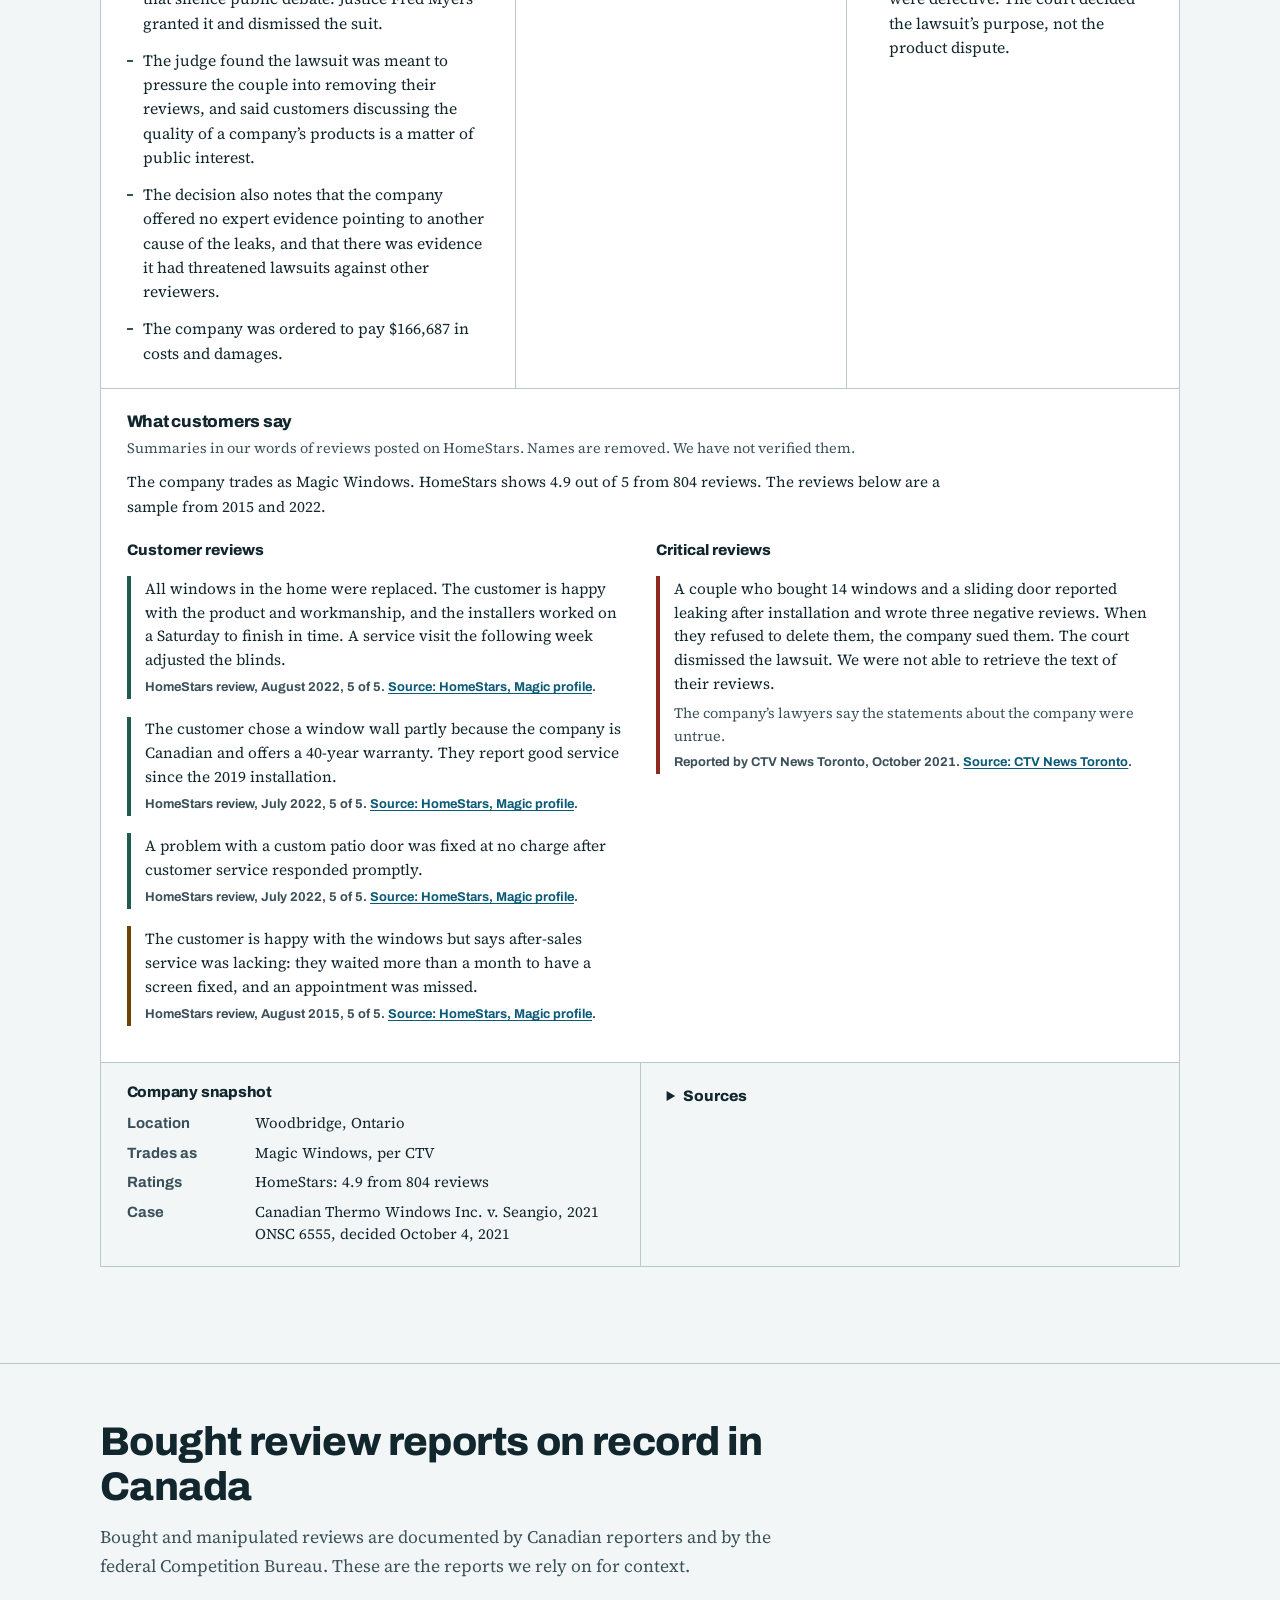
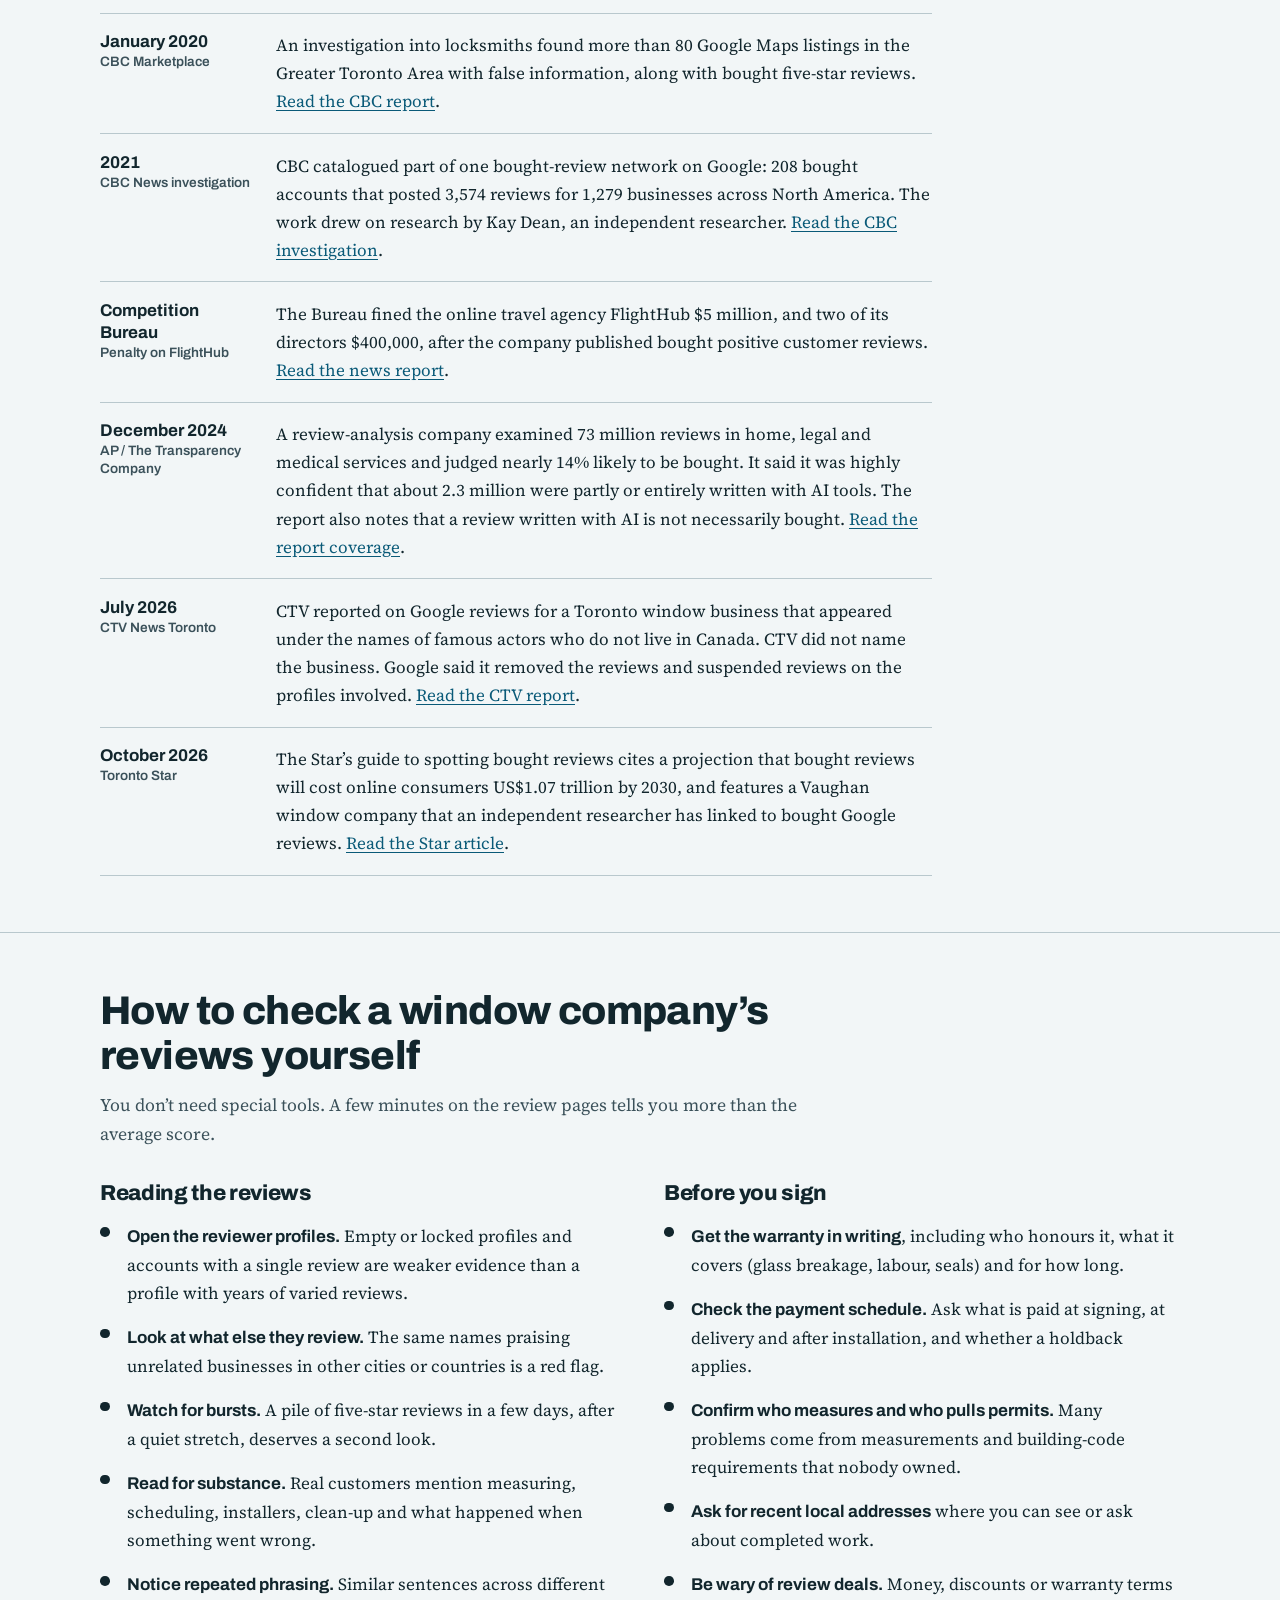
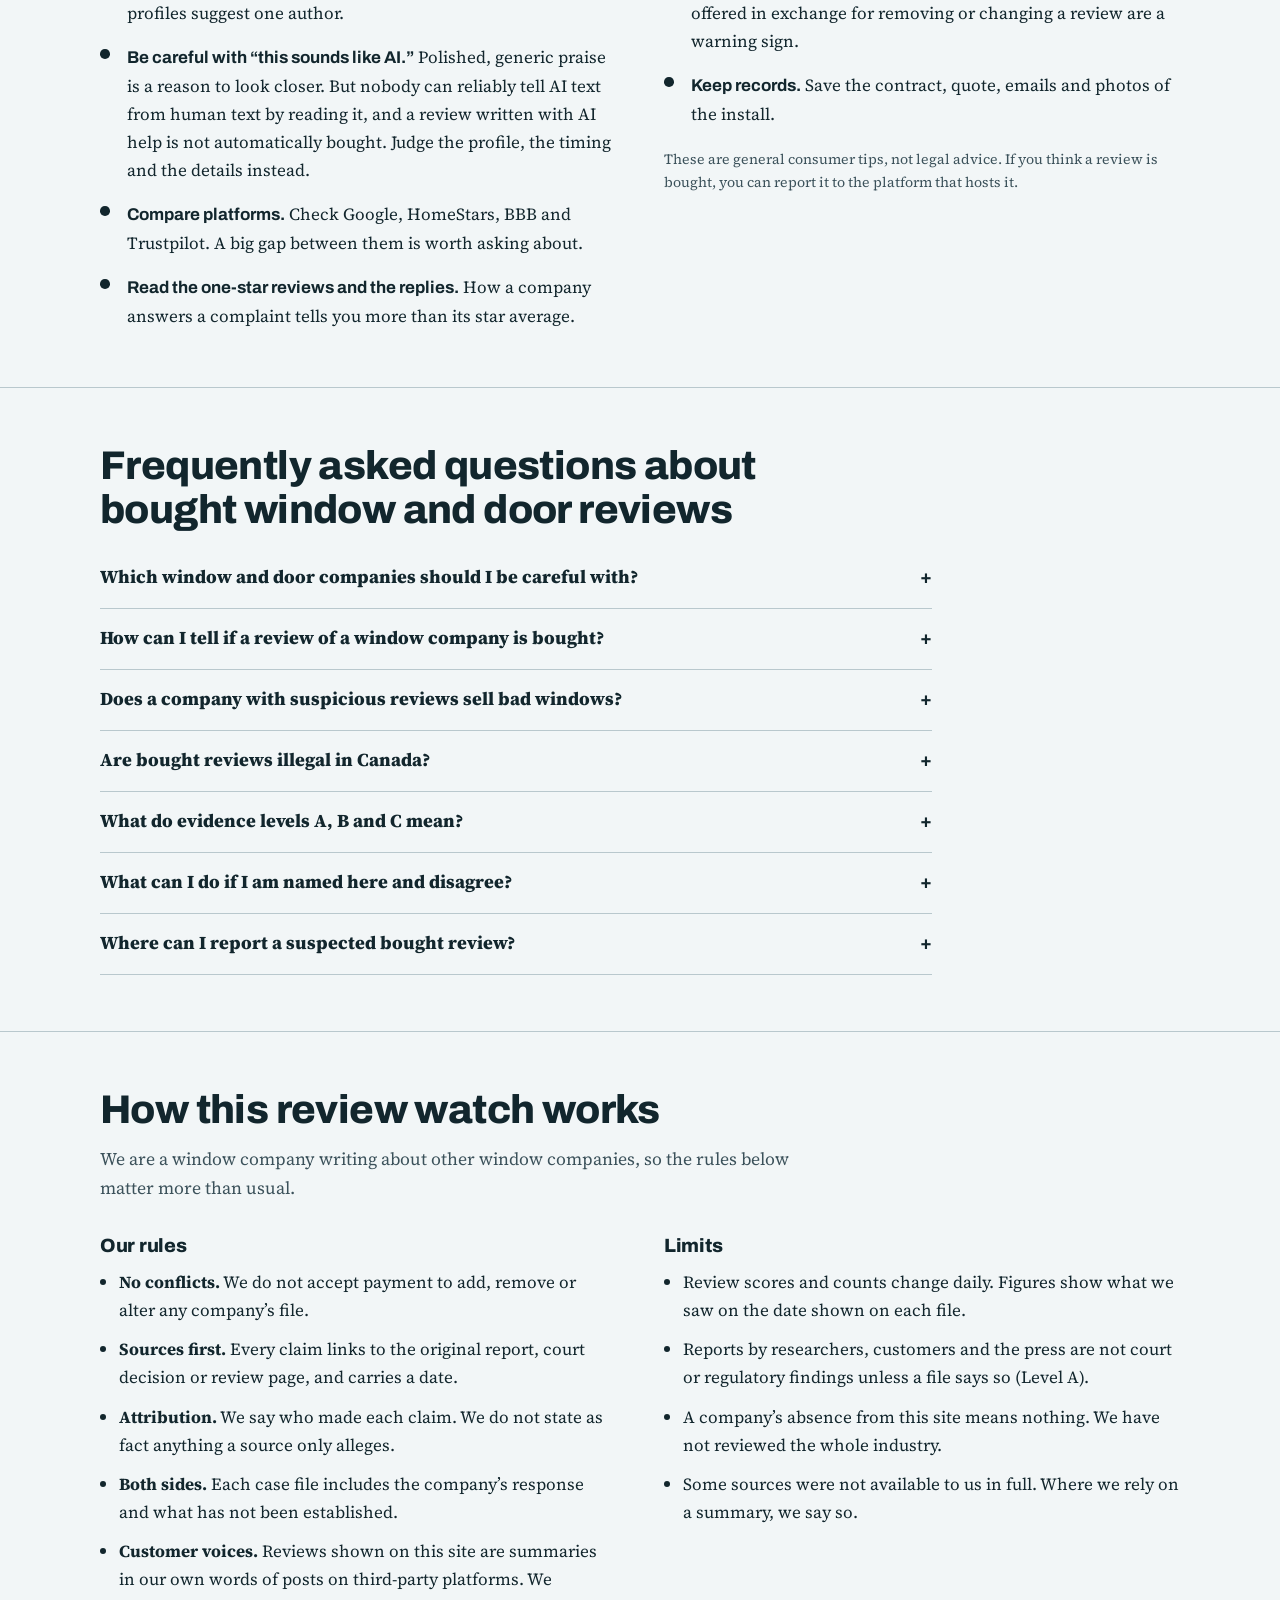
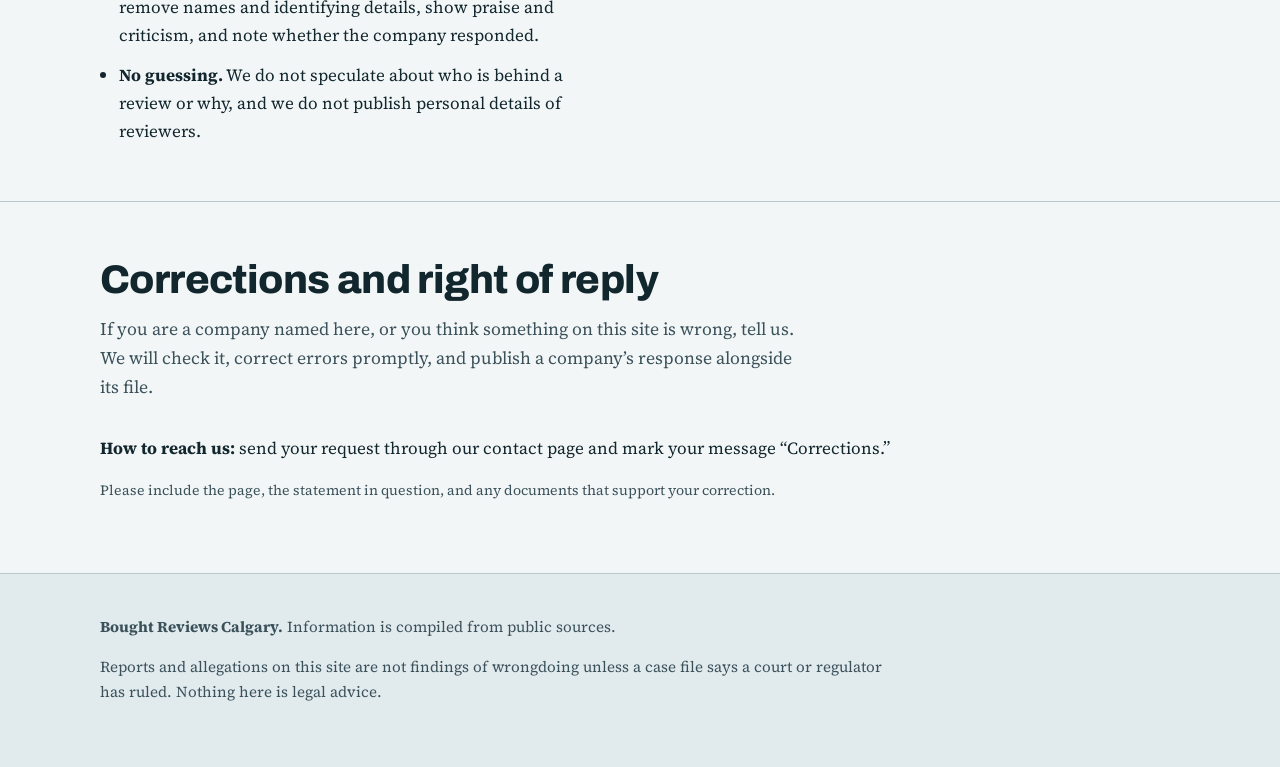
==== commit 731d3e83: "fix "fake" and card" ====
--- a/index.html
+++ b/index.html
@@ -3,26 +3,26 @@
 <head>
 <meta charset="UTF-8">
 <meta name="viewport" content="width=device-width, initial-scale=1.0">
-<title>Fake Reviews Canada: Windows and Doors Review Watch</title>
-<meta name="description" content="Reported fake reviews and review pressure in Canada’s window and door industry: sourced case files, evidence levels and a checklist.">
+<title>Bought Reviews Calgary: Windows and Doors Review Watch</title>
+<meta name="description" content="Reported bought reviews and review pressure in Calgary’s window and door industry: sourced case files, evidence levels and a checklist.">
 <link rel="canonical" href="https://fakereviewscanada.ca/">
 <link rel="icon" href="/favicon.svg" type="image/svg+xml">
-<meta name="geo.placename" content="Canada">
+<meta name="geo.placename" content="Calgary">
 <meta name="geo.region" content="CA">
 <!-- Open Graph -->
 <meta property="og:type" content="website">
 <meta property="og:locale" content="en_CA">
-<meta property="og:site_name" content="Fake Reviews Canada">
-<meta property="og:title" content="Fake Reviews Canada: Windows and Doors Review Watch">
-<meta property="og:description" content="Reported fake reviews and review pressure in Canada’s window and door industry: sourced case files, evidence levels and a checklist.">
+<meta property="og:site_name" content="Bought Reviews Calgary">
+<meta property="og:title" content="Bought Reviews Calgary: Windows and Doors Review Watch">
+<meta property="og:description" content="Reported bought reviews and review pressure in Calgary’s window and door industry: sourced case files, evidence levels and a checklist.">
 <meta property="og:image" content="https://fakereviewscanada.ca/og-image.png">
 <meta property="og:image:width" content="1200">
 <meta property="og:image:height" content="630">
 <meta property="og:url" content="https://fakereviewscanada.ca/">
 <!-- Twitter -->
 <meta name="twitter:card" content="summary_large_image">
-<meta name="twitter:title" content="Fake Reviews Canada: Windows and Doors Review Watch">
-<meta name="twitter:description" content="Reported fake reviews and review pressure in Canada’s window and door industry: sourced case files, evidence levels and a checklist.">
+<meta name="twitter:title" content="Bought Reviews Calgary: Windows and Doors Review Watch">
+<meta name="twitter:description" content="Reported bought reviews and review pressure in Calgary’s window and door industry: sourced case files, evidence levels and a checklist.">
 <meta name="twitter:image" content="https://fakereviewscanada.ca/og-image.png">
 <link rel="preconnect" href="https://fonts.googleapis.com">
 <link rel="preconnect" href="https://fonts.gstatic.com" crossorigin>
@@ -34,7 +34,7 @@
     {
       "@type": "Organization",
       "@id": "https://fakereviewscanada.ca/#publisher",
-      "name": "Fake Reviews Canada",
+      "name": "Bought Reviews Calgary",
       "url": "https://fakereviewscanada.ca/",
       "logo": {
         "@type": "ImageObject",
@@ -43,14 +43,14 @@
         "height": 512
       },
       "areaServed": {
-        "@type": "Country",
-        "name": "Canada"
+        "@type": "City",
+        "name": "Calgary"
       }
     },
     {
       "@type": "Organization",
       "@id": "https://fakereviewscanada.ca/#brand",
-      "name": "Fake Reviews Canada",
+      "name": "Bought Reviews Calgary",
       "url": "https://fakereviewscanada.ca/",
       "logo": {
         "@type": "ImageObject",
@@ -59,15 +59,15 @@
         "height": 512
       },
       "areaServed": {
-        "@type": "Country",
-        "name": "Canada"
+        "@type": "City",
+        "name": "Calgary"
       }
     },
     {
       "@type": "WebSite",
       "@id": "https://fakereviewscanada.ca/#website",
       "url": "https://fakereviewscanada.ca/",
-      "name": "Fake Reviews Canada",
+      "name": "Bought Reviews Calgary",
       "inLanguage": "en-CA",
       "publisher": {
         "@id": "https://fakereviewscanada.ca/#publisher"
@@ -77,8 +77,8 @@
       "@type": "WebPage",
       "@id": "https://fakereviewscanada.ca/#webpage",
       "url": "https://fakereviewscanada.ca/",
-      "name": "Fake Reviews Canada: Windows and Doors Review Watch",
-      "description": "Reported fake reviews and review pressure in Canada’s window and door industry: sourced case files, evidence levels and a checklist.",
+      "name": "Bought Reviews Calgary: Windows and Doors Review Watch",
+      "description": "Reported bought reviews and review pressure in Calgary’s window and door industry: sourced case files, evidence levels and a checklist.",
       "inLanguage": "en-CA",
       "isPartOf": {
         "@id": "https://fakereviewscanada.ca/#website"
@@ -91,14 +91,14 @@
         "@id": "https://fakereviewscanada.ca/#publisher"
       },
       "spatialCoverage": {
-        "@type": "Country",
-        "name": "Canada"
+        "@type": "City",
+        "name": "Calgary"
       }
     },
     {
       "@type": "ItemList",
       "@id": "https://fakereviewscanada.ca/#cases",
-      "name": "Window and door companies profiled on Fake Reviews Canada",
+      "name": "Window and door companies profiled on Bought Reviews Calgary",
       "itemListOrder": "https://schema.org/ItemListUnordered",
       "numberOfItems": 3,
       "itemListElement": [
@@ -140,7 +140,7 @@
       "mainEntity": [
         {
           "@type": "Question",
-          "name": "How can I tell if a review of a window company is fake?",
+          "name": "How can I tell if a review of a window company is bought?",
           "acceptedAnswer": {
             "@type": "Answer",
             "text": "No single sign proves it. Look for locked or empty reviewer profiles, many five-star reviews in a few days, generic praise that never mentions measuring or installation, repeated phrasing across profiles, and the same names reviewing unrelated businesses in other cities or countries. Compare Google with HomeStars, BBB and Trustpilot, and read the one-star reviews and the company’s replies."
@@ -151,15 +151,15 @@
           "name": "Does a company with suspicious reviews sell bad windows?",
           "acceptedAnswer": {
             "@type": "Answer",
-            "text": "Not necessarily. Suspicious reviews say something about how a company is presented online, not about its product. A customer quoted by the Toronto Star said she was pleased with her windows even after learning the company had been linked to fake Google reviews. Check contracts, warranties and installation details separately."
+            "text": "Not necessarily. Suspicious reviews say something about how a company is presented online, not about its product. A customer quoted by the Toronto Star said she was pleased with her windows even after learning the company had been linked to bought Google reviews. Check contracts, warranties and installation details separately."
           }
         },
         {
           "@type": "Question",
-          "name": "Are fake reviews illegal in Canada?",
+          "name": "Are bought reviews illegal in Canada?",
           "acceptedAnswer": {
             "@type": "Answer",
-            "text": "The Competition Bureau has warned that fake reviews, including undisclosed reviews written by employees, can lead to penalties under the Competition Act. It fined the online travel agency FlightHub $5 million, and two of its directors $400,000, after the company published fake positive customer reviews."
+            "text": "The Competition Bureau has warned that bought reviews, including undisclosed reviews written by employees, can lead to penalties under the Competition Act. It fined the online travel agency FlightHub $5 million, and two of its directors $400,000, after the company published bought positive customer reviews."
           }
         },
         {
@@ -180,7 +180,7 @@
         },
         {
           "@type": "Question",
-          "name": "Where can I report a suspected fake review?",
+          "name": "Where can I report a suspected bought review?",
           "acceptedAnswer": {
             "@type": "Answer",
             "text": "Report it to the platform that hosts it, such as Google, HomeStars, BBB or Trustpilot, using the report option next to the review. Keep screenshots and the date you saw it."
@@ -418,13 +418,13 @@
 
 <div class="disclosure" role="note" aria-label="Disclosure">
   <div class="wrap">
-    <p><strong>Who runs this site:</strong> Fake Reviews Canada compiles reported fake reviews and review pressure in Canada’s window and door industry from public sources. <a href="#method">How we handle that</a>.</p>
+    <p><strong>Who runs this site:</strong> Bought Reviews Calgary compiles reported bought reviews and review pressure in Calgary’s window and door industry from public sources. <a href="#method">How we handle that</a>.</p>
   </div>
 </div>
 
 <header class="top">
   <div class="wrap">
-    <a class="mark" href="#main-content">Fake Reviews Canada<small>Windows &amp; doors, made for every Canadian home</small></a>
+    <a class="mark" href="#main-content">Bought Reviews Calgary<small>Windows &amp; doors, made for every Calgary home</small></a>
     <nav aria-label="Primary">
       <ul>
         <li><a href="#method">How it works</a></li>
@@ -443,9 +443,9 @@
 <section class="hero" aria-labelledby="hero-h" style="border-top:0">
   <div class="wrap">
     <div>
-      <h1 id="hero-h">Fake Reviews in Canada’s Window and Door Industry</h1>
+      <h1 id="hero-h">Be cautious with these Calgary Window &amp; Doors companies.</h1>
       <p class="subhead">Five stars don’t prove a window company is good.</p>
-      <p class="lede intro">Fake reviews hurt Canadian homeowners who choose windows and doors by star rating. This review watch collects what journalists, courts and customers have reported about fake reviews and review pressure in Canada’s window and door industry, shows you how to check reviews yourself, and labels how strong each piece of evidence is.</p>
+      <p class="lede intro">Not every Calgary window and doors company is doing white marketing. Some of them are caught in weird engagement, like buying reviews, ignoring negative sentiment, or lying in their statements. So be cautious with these on our list, and check the evidence behind each one before you trust the stars.</p>
       <div class="cta">
         <a class="btn" href="#cases">Read the case files</a>
         <a class="btn alt" href="#check">Check reviews yourself</a>
@@ -481,7 +481,7 @@
     </div>
     <div class="table-wrap">
       <table>
-        <caption>Window and door companies profiled on Fake Reviews Canada, with evidence level and company response.</caption>
+        <caption>Window and door companies profiled on Bought Reviews Calgary, with evidence level and company response.</caption>
         <thead>
           <tr>
             <th scope="col">Company</th>
@@ -493,7 +493,7 @@
           </tr>
         </thead>
         <tbody>
-          <tr>
+          <tr style="background:#F5DDD8">
             <th scope="row"><a href="#ecoline">Ecoline Windows and Doors</a></th>
             <td>Branches in Alberta, British Columbia, Manitoba and elsewhere</td>
             <td>Customer complaints and reported pressure over reviews</td>
@@ -504,10 +504,10 @@
           <tr>
             <th scope="row"><a href="#total-home">Total Home Windows &amp; Doors</a></th>
             <td>Vaughan, Ontario</td>
-            <td>Suspected fake Google reviews</td>
+            <td>Suspected bought Google reviews</td>
             <td><span class="badge b">Level B</span> Researcher and press</td>
-            <td>Fake Review Watch and the Toronto Star link the company to a network of suspicious Google profiles. No court or regulator has ruled.</td>
-            <td>Says it never instructed, authorized or knowingly engaged anyone to post fake reviews.</td>
+            <td>An independent researcher and the Toronto Star link the company to a network of suspicious Google profiles. No court or regulator has ruled.</td>
+            <td>Says it never instructed, authorized or knowingly engaged anyone to post bought reviews.</td>
           </tr>
           <tr>
             <th scope="row"><a href="#canadian-thermo">Canadian Thermo Windows (Magic Windows)</a></th>
@@ -538,7 +538,7 @@
 
     <!-- CASE 1: ECOLINE -->
     <article class="case c" id="ecoline">
-      <div class="case-head">
+      <div class="case-head" style="background:#F5DDD8">
         <p class="badge c">Level C: customer-reported</p>
         <h3>Ecoline Windows and Doors</h3>
         <p class="where">Branches in Alberta, British Columbia, Manitoba and elsewhere. Reviews and complaints from customers in several provinces.</p>
@@ -559,14 +559,14 @@
           <ul>
             <li>Its website describes a <a href="https://www.ecolinewindows.ca/warranty" target="_blank" rel="noopener">25-year warranty</a> on windows and installation, and <a href="https://www.ecolinewindows.ca/ecoline-stage-windows-together-under-one-roof/" target="_blank" rel="noopener">explains that Stage Windows is its manufacturing arm</a>. <span class="stated-tag">company-stated</span></li>
             <li>In its replies on <a href="https://www.bbb.org/ca/ab/calgary/profile/windows/ecoline-windows-calgary-0017-61444/complaints" target="_blank" rel="noopener">BBB</a>, it generally says it delivered the work the contract covered. <span class="stated-tag">company-stated</span></li>
-            <li><a href="https://www.ecolinewindows.ca/dont-use-ecoline-windows/" target="_blank" rel="noopener">A page on its own site</a> argues that some negative reviews come from competitors and gives tips for telling real from fake. <span class="stated-tag">company-stated</span></li>
+            <li><a href="https://www.ecolinewindows.ca/dont-use-ecoline-windows/" target="_blank" rel="noopener">A page on its own site</a> argues that some negative reviews come from competitors and gives tips for telling real from bought. <span class="stated-tag">company-stated</span></li>
             <li>It cites <a href="https://www.bbb.org/ca/ab/calgary/profile/windows/ecoline-windows-calgary-0017-61444" target="_blank" rel="noopener">BBB accreditation</a> and large review counts, for example a 4.8 Google rating from 1,396 reviews in <a href="https://www.ecolinewindows.ca/winnipeg-reviews/" target="_blank" rel="noopener">Winnipeg</a> (company-published figures). <span class="stated-tag">company-stated</span></li>
           </ul>
         </div>
         <div class="col">
           <h4>What is not established</h4>
           <ul>
-            <li>We found no evidence that Ecoline posts or buys fake reviews.</li>
+            <li>We found no evidence that Ecoline posts or buys bought reviews.</li>
             <li>Claims of payments or pressure to remove reviews come from individuals and are unconfirmed.</li>
             <li>Different pages on Ecoline’s site give different <a href="https://www.ecolinewindows.ca/facts/" target="_blank" rel="noopener">founding years and installation totals</a>. This may simply be outdated pages and is not evidence of wrongdoing.</li>
             <li>Ratings differ widely between <a href="https://www.bbb.org/ca/ab/calgary/profile/windows/ecoline-windows-calgary-0017-61444/customer-reviews" target="_blank" rel="noopener">platforms and branches</a>, so a single score says little.</li>
@@ -672,7 +672,7 @@
             <li><a href="https://trustedpros.ca/company/ecoline-windows-vancouver" target="_blank" rel="nofollow noopener">TrustedPros, Vancouver</a> and <a href="https://trustedpros.ca/company/ecoline-windows-and-doors-saskatoon" target="_blank" rel="nofollow noopener">Saskatoon</a></li>
             <li><a href="https://www.homestars.com/profile/2775905-ecoline-windows/reviews" target="_blank" rel="nofollow noopener">HomeStars, Calgary profile</a></li>
             <li><a href="https://www.reddit.com/r/BuyCanadian/comments/wbeux7/wanted_ecoline_customers_with_unresolved_issues/" target="_blank" rel="nofollow noopener">Reddit thread, r/BuyCanadian</a></li>
-            <li>Company pages: <a href="https://www.ecolinewindows.ca/facts/" target="_blank" rel="nofollow noopener">facts</a>, <a href="https://www.ecolinewindows.ca/ecoline-stage-windows-together-under-one-roof/" target="_blank" rel="nofollow noopener">Stage Windows</a>, <a href="https://www.ecolinewindows.ca/dont-use-ecoline-windows/" target="_blank" rel="nofollow noopener">fake complaints</a>, <a href="https://www.ecolinewindows.ca/winnipeg-reviews/" target="_blank" rel="nofollow noopener">Winnipeg reviews</a></li>
+            <li>Company pages: <a href="https://www.ecolinewindows.ca/facts/" target="_blank" rel="nofollow noopener">facts</a>, <a href="https://www.ecolinewindows.ca/ecoline-stage-windows-together-under-one-roof/" target="_blank" rel="nofollow noopener">Stage Windows</a>, <a href="https://www.ecolinewindows.ca/dont-use-ecoline-windows/" target="_blank" rel="nofollow noopener">bought complaints</a>, <a href="https://www.ecolinewindows.ca/winnipeg-reviews/" target="_blank" rel="nofollow noopener">Winnipeg reviews</a></li>
           </ul>
           </details>
         </div>
@@ -685,22 +685,22 @@
         <p class="badge b">Level B: researcher and press</p>
         <h3>Total Home Windows &amp; Doors</h3>
         <p class="where">Vaughan, Ontario. Serves Toronto and the GTA.</p>
-        <p class="short">Fake Review Watch says a network of Google profiles has been posting reviews for this company, and the Toronto Star names it. The company denies buying or authorizing fake reviews. No court or regulator has ruled.</p>
+        <p class="short">An independent researcher says a network of Google profiles has been posting reviews for this company, and the Toronto Star names it. The company denies buying or authorizing bought reviews. No court or regulator has ruled.</p>
       </div>
       <div class="case-cols">
         <div class="col">
           <h4>What has been reported</h4>
           <ul>
-            <li>Fake Review Watch, run by former federal investigator Kay Dean, says it found a network of profiles posting reviews for the company, with patterns it considers inorganic: frequent profile-name changes, locked profiles and photos taken from elsewhere online.</li>
-            <li>CTV News Toronto (July 2026) reported on celebrity-name reviews for a Toronto window business. CTV did not name the business. Fake Review Watch says its research on Total Home was the basis for that report.</li>
-            <li>Google told CTV it removed fake reviews and suspended reviews on the policy-violating profiles.</li>
-            <li>The Toronto Star (October 19, 2026) names the company and reports that Fake Review Watch linked it to fake Google reviews. The customer in the Star’s story says she was pleased with the work she received.</li>
+            <li>An independent researcher, Kay Dean, a former federal investigator, says it found a network of profiles posting reviews for the company, with patterns it considers inorganic: frequent profile-name changes, locked profiles and photos taken from elsewhere online.</li>
+            <li>CTV News Toronto (July 2026) reported on celebrity-name reviews for a Toronto window business. CTV did not name the business. The researcher says its research on Total Home was the basis for that report.</li>
+            <li>Google told CTV it removed bought reviews and suspended reviews on the policy-violating profiles.</li>
+            <li>The Toronto Star (October 19, 2026) names the company and reports that the researcher linked it to bought Google reviews. The customer in the Star’s story says she was pleased with the work she received.</li>
           </ul>
         </div>
         <div class="col">
           <h4>What the company says</h4>
           <ul>
-            <li>The window company CTV contacted said it has never instructed, authorized or knowingly engaged anyone to post fake reviews or create fake listings on its behalf. <span class="stated-tag">company-stated</span></li>
+            <li>The window company CTV contacted said it has never instructed, authorized or knowingly engaged anyone to post bought reviews or create bought listings on its behalf. <span class="stated-tag">company-stated</span></li>
             <li>Its website presents it as a manufacturer and installer that makes its own products at its Vaughan facility. <span class="stated-tag">company-stated</span></li>
           </ul>
         </div>
@@ -716,7 +716,7 @@
 
       <div class="voices">
         <h4>What customers say</h4>
-        <p class="note">Summaries in our words of reviews posted on n49. Names are removed. These reviews date from 2011 to 2016, so they come from before, and are separate from, the Google reviews Fake Review Watch analyzed. We have not verified them.</p>
+        <p class="note">Summaries in our words of reviews posted on n49. Names are removed. These reviews date from 2011 to 2016, so they come from before, and are separate from, the Google reviews the researcher analyzed. We have not verified them.</p>
         <p class="stat">n49 shows 4.8 out of 5 from 14 reviews. Yelp shows 2.8 from 6 reviews, which we were not able to read.</p>
         <div class="voices-grid">
           <div>
@@ -748,7 +748,7 @@
           <details class="sources">
             <summary>Sources</summary>
             <ul class="src">
-            <li><a href="https://fakereviewwatch.com/" target="_blank" rel="nofollow noopener">Fake Review Watch</a> and its <a href="https://fakereviewwatch.com/frw-in-the-news" target="_blank" rel="nofollow noopener">press page</a></li>
+            <li><a href="https://fakereviewwatch.com/" target="_blank" rel="nofollow noopener">Researcher press page</a> and its <a href="https://fakereviewwatch.com/frw-in-the-news" target="_blank" rel="nofollow noopener">press page</a></li>
             <li><a href="https://www.cp24.com/local/toronto/2026/07/16/did-these-high-profile-hollywood-celebrities-really-provide-online-reviews-for-a-toronto-window-company/" target="_blank" rel="nofollow noopener">CTV News Toronto, July 2026</a></li>
             <li><a href="https://www.thestar.com/business/personal-finance/fake-online-reviews-cheated-consumers-out-of-770-billion-last-year-here-s-how-to-spot-one-before-it-fools-you/article_92388817-73d1-4c31-82bc-ed7462db611f.html" target="_blank" rel="nofollow noopener">Toronto Star, October 19, 2026</a></li>
             <li><a href="https://trustedpros.ca/company/total-home-windows-and-doors-toronto" target="_blank" rel="nofollow noopener">TrustedPros profile</a></li>
@@ -764,7 +764,7 @@
       <div class="case-head">
         <p class="badge a">Level A: court decision</p>
         <h3>Canadian Thermo Windows Inc. (Magic Windows)</h3>
-        <p class="where">Woodbridge, Ontario. Topic: pressure on customers over reviews. This case is not about fake reviews.</p>
+        <p class="where">Woodbridge, Ontario. Topic: pressure on customers over reviews. This case is not about bought reviews.</p>
         <p class="short">In 2021 an Ontario court dismissed a defamation lawsuit the company filed against customers over three negative reviews, found it was meant to pressure them into taking the reviews down, and ordered the company to pay $166,687.</p>
       </div>
       <div class="case-cols">
@@ -789,7 +789,7 @@
         <div class="col">
           <h4>What is not established</h4>
           <ul>
-            <li>That the company posts or buys fake reviews. The case does not address that.</li>
+            <li>That the company posts or buys bought reviews. The case does not address that.</li>
             <li>How the company deals with reviews today. The ruling concerns one dispute in 2021.</li>
             <li>Whether the customers’ windows were defective. The court decided the lawsuit’s purpose, not the product dispute.</li>
           </ul>
@@ -845,25 +845,25 @@
 <section id="record" aria-labelledby="record-h">
   <div class="wrap">
     <div class="sec-head">
-      <h2 id="record-h">Fake review reports on record in Canada</h2>
-      <p>Fake and manipulated reviews are documented by Canadian reporters and by the federal Competition Bureau. These are the reports we rely on for context.</p>
+      <h2 id="record-h">Bought review reports on record in Canada</h2>
+      <p>Bought and manipulated reviews are documented by Canadian reporters and by the federal Competition Bureau. These are the reports we rely on for context.</p>
     </div>
     <ul class="record">
       <li>
         <p class="when">January 2020<span>CBC Marketplace</span></p>
-        <p>An investigation into locksmiths found more than 80 Google Maps listings in the Greater Toronto Area with false information, along with fake five-star reviews. <a href="https://amp.cbc.ca/news/canada/locksmith-google-maps-reviews-fake-marketplace-1.5417931" target="_blank" rel="noopener">Read the CBC report</a>.</p>
+        <p>An investigation into locksmiths found more than 80 Google Maps listings in the Greater Toronto Area with false information, along with bought five-star reviews. <a href="https://amp.cbc.ca/news/canada/locksmith-google-maps-reviews-fake-marketplace-1.5417931" target="_blank" rel="noopener">Read the CBC report</a>.</p>
       </li>
       <li>
         <p class="when">2021<span>CBC News investigation</span></p>
-        <p>CBC catalogued part of one fake-review network on Google: 208 fake accounts that posted 3,574 reviews for 1,279 businesses across North America. The work drew on research by Kay Dean of Fake Review Watch. <a href="https://amp.cbc.ca/news/investigates/fake-reviews-on-google-1.6033859" target="_blank" rel="noopener">Read the CBC investigation</a>.</p>
+        <p>CBC catalogued part of one bought-review network on Google: 208 bought accounts that posted 3,574 reviews for 1,279 businesses across North America. The work drew on research by Kay Dean, an independent researcher. <a href="https://amp.cbc.ca/news/investigates/fake-reviews-on-google-1.6033859" target="_blank" rel="noopener">Read the CBC investigation</a>.</p>
       </li>
       <li>
         <p class="when">Competition Bureau<span>Penalty on FlightHub</span></p>
-        <p>The Bureau fined the online travel agency FlightHub $5 million, and two of its directors $400,000, after the company published fake positive customer reviews. <a href="https://www.cjad800.com/news/fake-online-reviews-competition-bureau-issues-warning-1.21371609.html" target="_blank" rel="noopener">Read the news report</a>.</p>
+        <p>The Bureau fined the online travel agency FlightHub $5 million, and two of its directors $400,000, after the company published bought positive customer reviews. <a href="https://www.cjad800.com/news/fake-online-reviews-competition-bureau-issues-warning-1.21371609.html" target="_blank" rel="noopener">Read the news report</a>.</p>
       </li>
       <li>
         <p class="when">December 2024<span>AP / The Transparency Company</span></p>
-        <p>A review-analysis company examined 73 million reviews in home, legal and medical services and judged nearly 14% likely to be fake. It said it was highly confident that about 2.3 million were partly or entirely written with AI tools. The report also notes that a review written with AI is not necessarily fake. <a href="https://www.fastcompany.com/91252048/fake-ai-generated-reviews-internet-research" target="_blank" rel="noopener">Read the report coverage</a>.</p>
+        <p>A review-analysis company examined 73 million reviews in home, legal and medical services and judged nearly 14% likely to be bought. It said it was highly confident that about 2.3 million were partly or entirely written with AI tools. The report also notes that a review written with AI is not necessarily bought. <a href="https://www.fastcompany.com/91252048/fake-ai-generated-reviews-internet-research" target="_blank" rel="noopener">Read the report coverage</a>.</p>
       </li>
       <li>
         <p class="when">July 2026<span>CTV News Toronto</span></p>
@@ -871,7 +871,7 @@
       </li>
       <li>
         <p class="when">October 2026<span>Toronto Star</span></p>
-        <p>The Star’s guide to spotting fake reviews cites a projection that fake reviews will cost online consumers US$1.07 trillion by 2030, and features a Vaughan window company that Fake Review Watch has linked to fake Google reviews. <a href="https://www.thestar.com/business/personal-finance/fake-online-reviews-cheated-consumers-out-of-770-billion-last-year-here-s-how-to-spot-one-before-it-fools-you/article_92388817-73d1-4c31-82bc-ed7462db611f.html" target="_blank" rel="noopener">Read the Star article</a>.</p>
+        <p>The Star’s guide to spotting bought reviews cites a projection that bought reviews will cost online consumers US$1.07 trillion by 2030, and features a Vaughan window company that an independent researcher has linked to bought Google reviews. <a href="https://www.thestar.com/business/personal-finance/fake-online-reviews-cheated-consumers-out-of-770-billion-last-year-here-s-how-to-spot-one-before-it-fools-you/article_92388817-73d1-4c31-82bc-ed7462db611f.html" target="_blank" rel="noopener">Read the Star article</a>.</p>
       </li>
     </ul>
   </div>
@@ -892,7 +892,7 @@
           <li><strong>Watch for bursts.</strong> A pile of five-star reviews in a few days, after a quiet stretch, deserves a second look.</li>
           <li><strong>Read for substance.</strong> Real customers mention measuring, scheduling, installers, clean-up and what happened when something went wrong.</li>
           <li><strong>Notice repeated phrasing.</strong> Similar sentences across different profiles suggest one author.</li>
-          <li><strong>Be careful with “this sounds like AI.”</strong> Polished, generic praise is a reason to look closer. But nobody can reliably tell AI text from human text by reading it, and a review written with AI help is not automatically fake. Judge the profile, the timing and the details instead.</li>
+          <li><strong>Be careful with “this sounds like AI.”</strong> Polished, generic praise is a reason to look closer. But nobody can reliably tell AI text from human text by reading it, and a review written with AI help is not automatically bought. Judge the profile, the timing and the details instead.</li>
           <li><strong>Compare platforms.</strong> Check Google, HomeStars, BBB and Trustpilot. A big gap between them is worth asking about.</li>
           <li><strong>Read the one-star reviews and the replies.</strong> How a company answers a complaint tells you more than its star average.</li>
         </ul>
@@ -907,7 +907,7 @@
           <li><strong>Be wary of review deals.</strong> Money, discounts or warranty terms offered in exchange for removing or changing a review are a warning sign.</li>
           <li><strong>Keep records.</strong> Save the contract, quote, emails and photos of the install.</li>
         </ul>
-        <p class="fine" style="margin-top:1.25rem">These are general consumer tips, not legal advice. If you think a review is fake, you can report it to the platform that hosts it.</p>
+        <p class="fine" style="margin-top:1.25rem">These are general consumer tips, not legal advice. If you think a review is bought, you can report it to the platform that hosts it.</p>
       </div>
     </div>
   </div>
@@ -916,24 +916,24 @@
 <section id="faq" aria-labelledby="faq-h">
   <div class="wrap">
     <div class="sec-head">
-      <h2 id="faq-h">Frequently asked questions about fake window and door reviews</h2>
+      <h2 id="faq-h">Frequently asked questions about bought window and door reviews</h2>
     </div>
     <div class="faq">
       <details>
         <summary>Which window and door companies should I be careful with?</summary>
-        <div class="faq-answer"><p>We can’t tell you which company to avoid, and nobody can judge a company from the outside. What we can do is show what has been reported, by whom, and how strong the evidence is. Our <a href="#cases">case files</a> cover three companies, and each is graded Level A, B or C.</p><p>If you are considering Ecoline Windows and Doors, read the record before you sign. The <a href="https://www.bbb.org/ca/ab/calgary/profile/windows/ecoline-windows-calgary-0017-61444/complaints" target="_blank" rel="noopener">BBB profile for its Calgary branch</a> lists 29 complaints in the last three years, 4 of them in the last 12 months. They concern service and repair problems, customer service and order issues, including disagreements over contract terms. Ecoline replied to the complaints we read, generally saying it delivered what the contract covered. The same BBB profile shows an A+ rating and an average of <a href="https://www.bbb.org/ca/ab/calgary/profile/windows/ecoline-windows-calgary-0017-61444/customer-reviews" target="_blank" rel="noopener">4.72 out of 5 from 118 customer reviews</a>.</p><p>Separately, a few customers have said on <a href="https://trustedpros.ca/company/ecoline-windows-vancouver" target="_blank" rel="noopener">TrustedPros</a> and <a href="https://www.reddit.com/r/BuyCanadian/comments/wbeux7/wanted_ecoline_customers_with_unresolved_issues/" target="_blank" rel="noopener">Reddit</a> that they were offered money or pressured over negative reviews. Those claims are unconfirmed, and we found no evidence that Ecoline posts or buys fake reviews.</p><p>Our advice is the same for any company, Ecoline included. Read the contract (scope, warranty, payment schedule), check recent complaints and how the company replied, compare several platforms instead of trusting a star average, and use our <a href="#check">checklist</a>.</p></div>
+        <div class="faq-answer"><p>We can’t tell you which company to avoid, and nobody can judge a company from the outside. What we can do is show what has been reported, by whom, and how strong the evidence is. Our <a href="#cases">case files</a> cover three companies, and each is graded Level A, B or C.</p><p>If you are considering Ecoline Windows and Doors, read the record before you sign. The <a href="https://www.bbb.org/ca/ab/calgary/profile/windows/ecoline-windows-calgary-0017-61444/complaints" target="_blank" rel="noopener">BBB profile for its Calgary branch</a> lists 29 complaints in the last three years, 4 of them in the last 12 months. They concern service and repair problems, customer service and order issues, including disagreements over contract terms. Ecoline replied to the complaints we read, generally saying it delivered what the contract covered. The same BBB profile shows an A+ rating and an average of <a href="https://www.bbb.org/ca/ab/calgary/profile/windows/ecoline-windows-calgary-0017-61444/customer-reviews" target="_blank" rel="noopener">4.72 out of 5 from 118 customer reviews</a>.</p><p>Separately, a few customers have said on <a href="https://trustedpros.ca/company/ecoline-windows-vancouver" target="_blank" rel="noopener">TrustedPros</a> and <a href="https://www.reddit.com/r/BuyCanadian/comments/wbeux7/wanted_ecoline_customers_with_unresolved_issues/" target="_blank" rel="noopener">Reddit</a> that they were offered money or pressured over negative reviews. Those claims are unconfirmed, and we found no evidence that Ecoline posts or buys bought reviews.</p><p>Our advice is the same for any company, Ecoline included. Read the contract (scope, warranty, payment schedule), check recent complaints and how the company replied, compare several platforms instead of trusting a star average, and use our <a href="#check">checklist</a>.</p></div>
       </details>
       <details>
-        <summary>How can I tell if a review of a window company is fake?</summary>
+        <summary>How can I tell if a review of a window company is bought?</summary>
         <div class="faq-answer"><p>No single sign proves it. Look for locked or empty reviewer profiles, many five-star reviews in a few days, generic praise that never mentions measuring or installation, repeated phrasing across profiles, and the same names reviewing unrelated businesses in other cities or countries. Compare Google with HomeStars, BBB and Trustpilot, and read the one-star reviews and the company’s replies.</p></div>
       </details>
       <details>
         <summary>Does a company with suspicious reviews sell bad windows?</summary>
-        <div class="faq-answer"><p>Not necessarily. Suspicious reviews say something about how a company is presented online, not about its product. A customer quoted by the Toronto Star said she was pleased with her windows even after learning the company had been linked to fake Google reviews. Check contracts, warranties and installation details separately.</p></div>
+        <div class="faq-answer"><p>Not necessarily. Suspicious reviews say something about how a company is presented online, not about its product. A customer quoted by the Toronto Star said she was pleased with her windows even after learning the company had been linked to bought Google reviews. Check contracts, warranties and installation details separately.</p></div>
       </details>
       <details>
-        <summary>Are fake reviews illegal in Canada?</summary>
-        <div class="faq-answer"><p>The Competition Bureau has warned that fake reviews, including undisclosed reviews written by employees, can lead to penalties under the Competition Act. It fined the online travel agency FlightHub $5 million, and two of its directors $400,000, after the company published fake positive customer reviews.</p></div>
+        <summary>Are bought reviews illegal in Canada?</summary>
+        <div class="faq-answer"><p>The Competition Bureau has warned that bought reviews, including undisclosed reviews written by employees, can lead to penalties under the Competition Act. It fined the online travel agency FlightHub $5 million, and two of its directors $400,000, after the company published bought positive customer reviews.</p></div>
       </details>
       <details>
         <summary>What do evidence levels A, B and C mean?</summary>
@@ -944,7 +944,7 @@
         <div class="faq-answer"><p>Tell us. We will check the statement, correct errors promptly, and publish your response alongside your company’s file. Please include the page, the statement in question, and any documents that support your correction.</p></div>
       </details>
       <details>
-        <summary>Where can I report a suspected fake review?</summary>
+        <summary>Where can I report a suspected bought review?</summary>
         <div class="faq-answer"><p>Report it to the platform that hosts it, such as Google, HomeStars, BBB or Trustpilot, using the report option next to the review. Keep screenshots and the date you saw it.</p></div>
       </details>
     </div>
@@ -996,7 +996,7 @@
 
 <footer>
   <div class="wrap">
-    <p><strong>Fake Reviews Canada.</strong> Information is compiled from public sources.</p>
+    <p><strong>Bought Reviews Calgary.</strong> Information is compiled from public sources.</p>
     <p>Reports and allegations on this site are not findings of wrongdoing unless a case file says a court or regulator has ruled. Nothing here is legal advice.</p>
   </div>
 </footer>
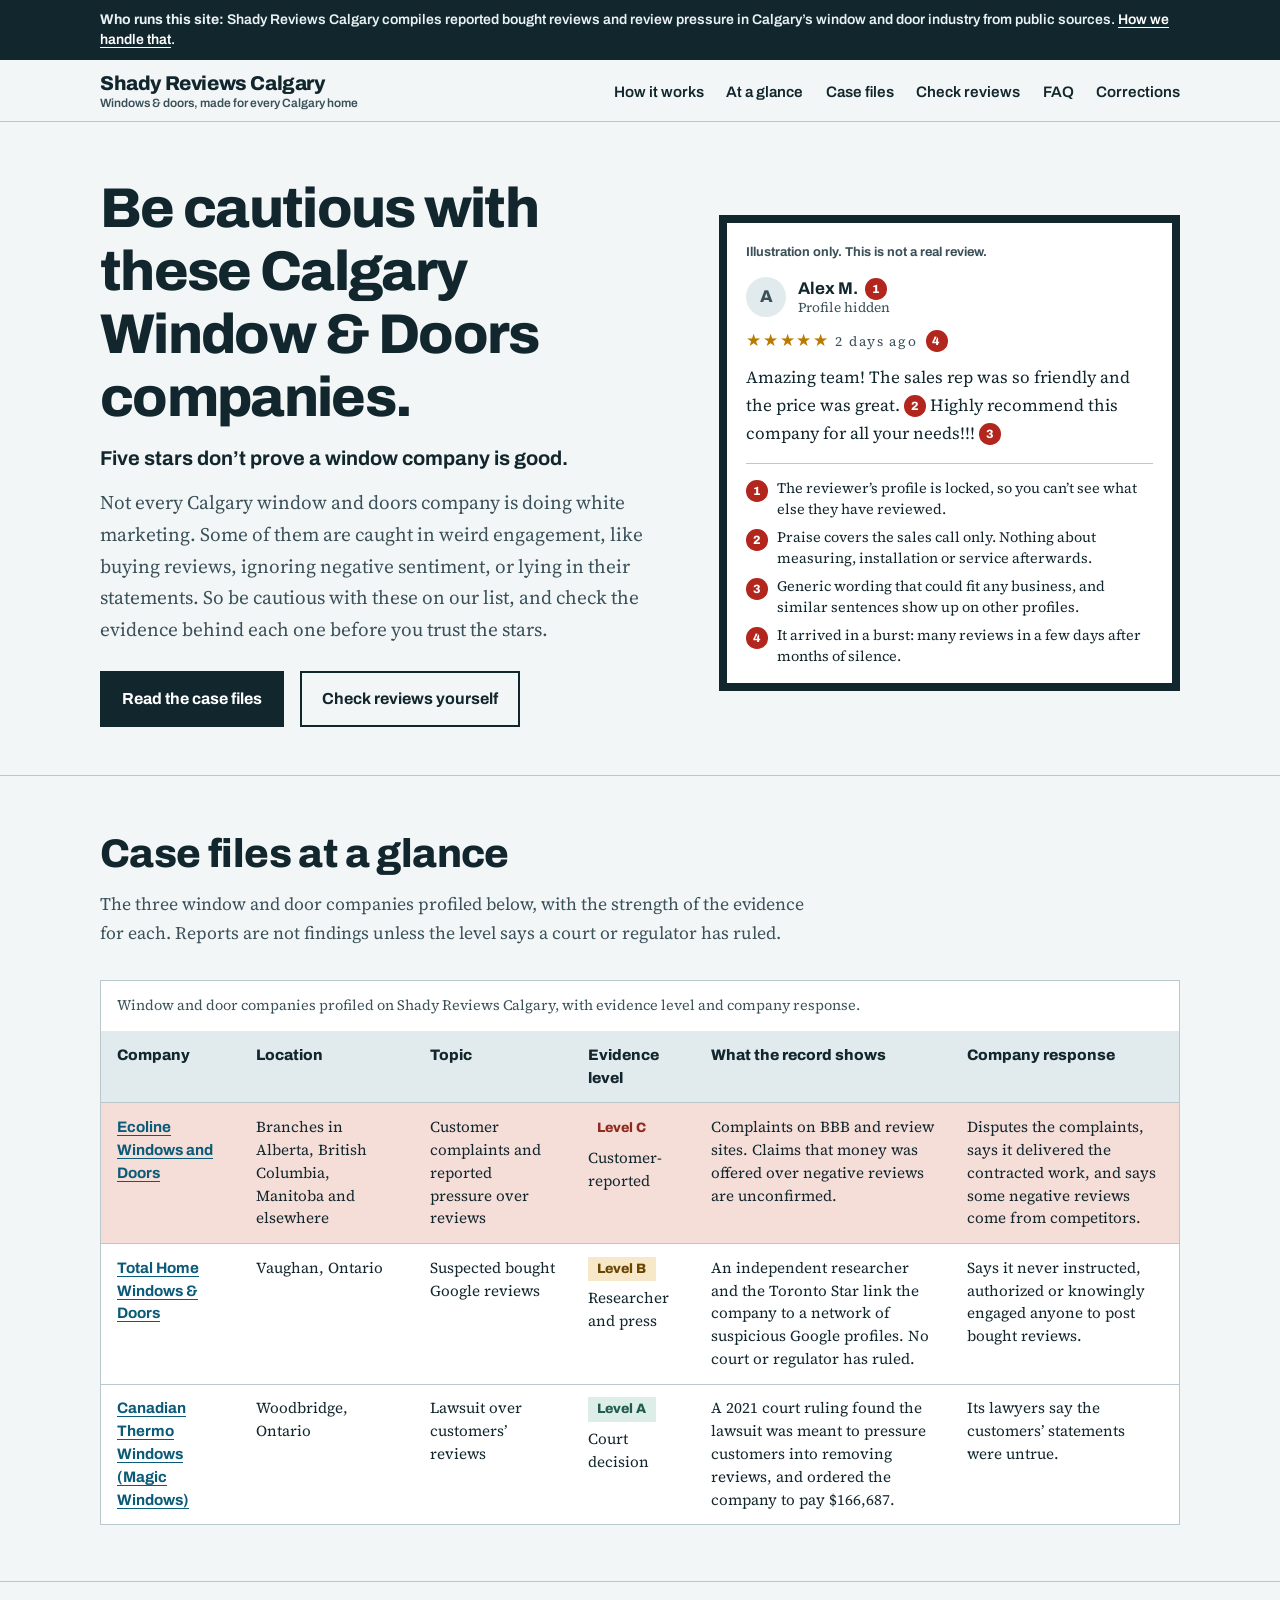
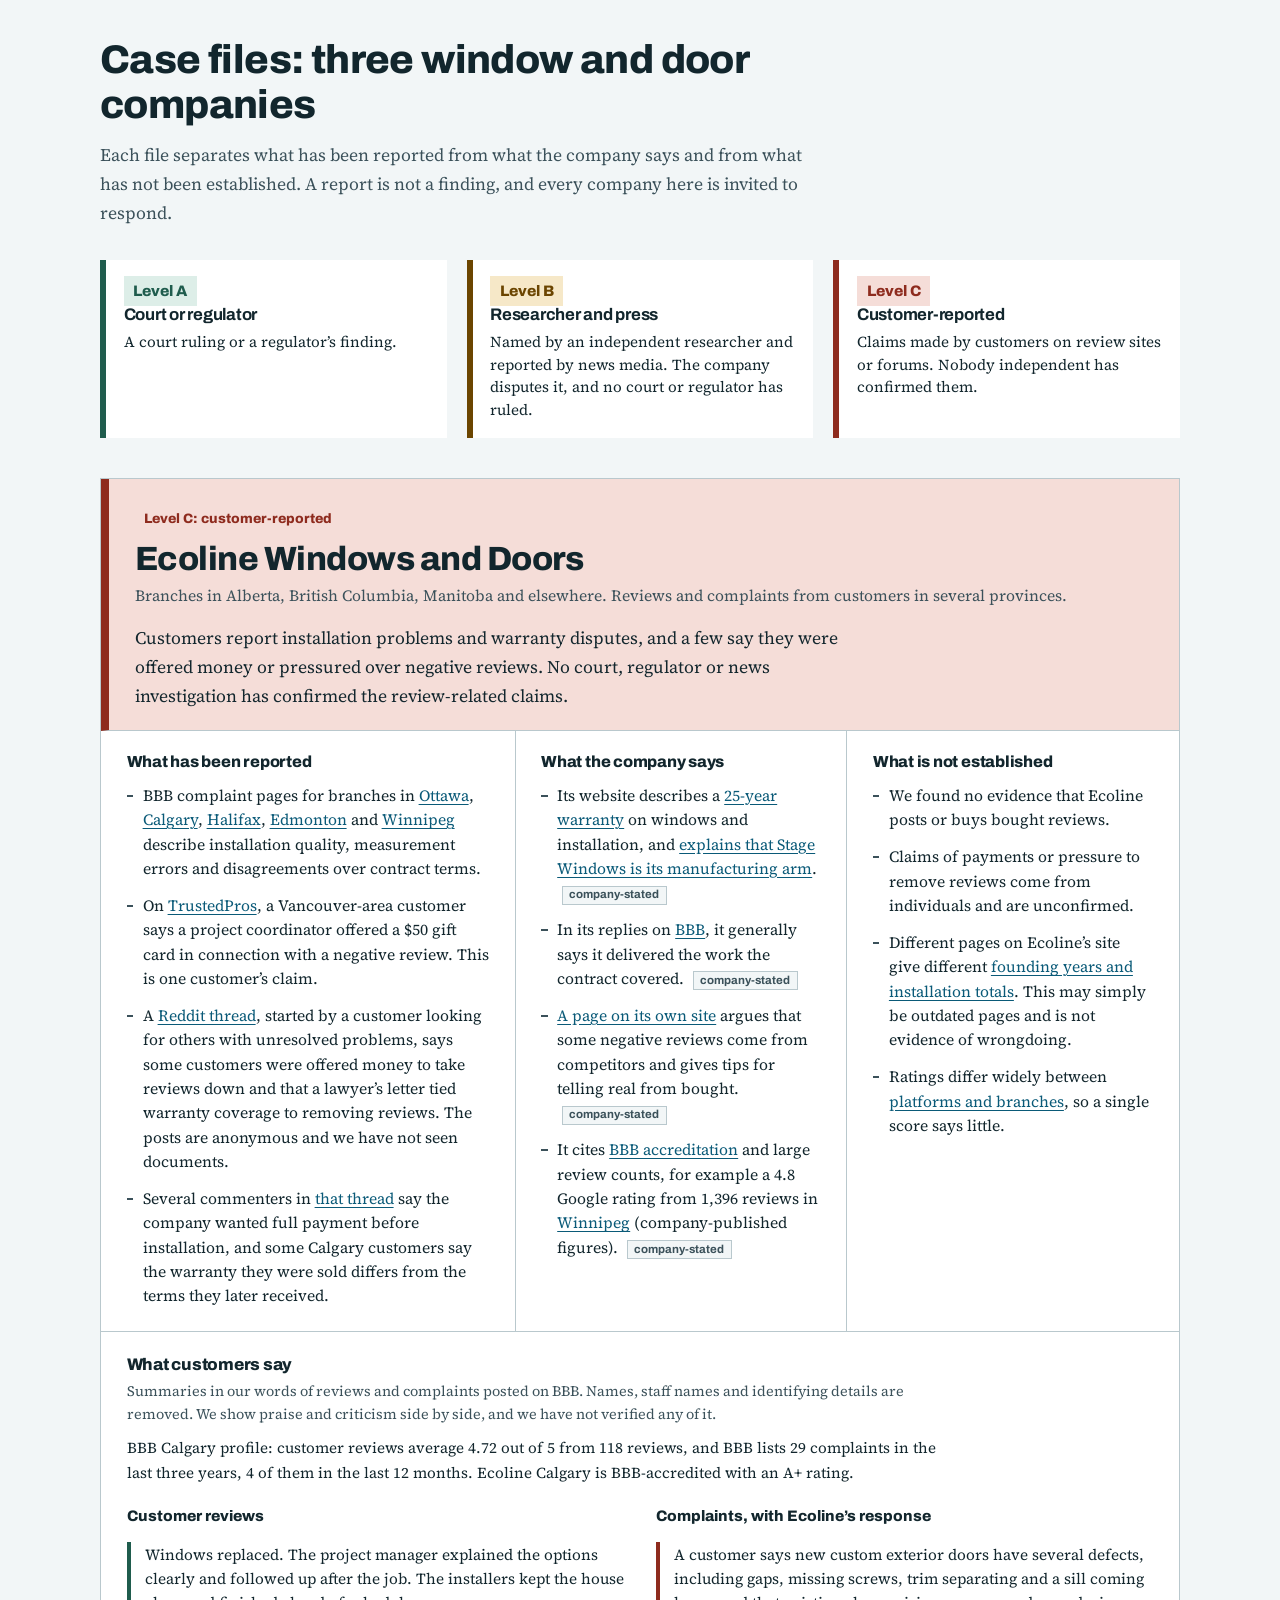
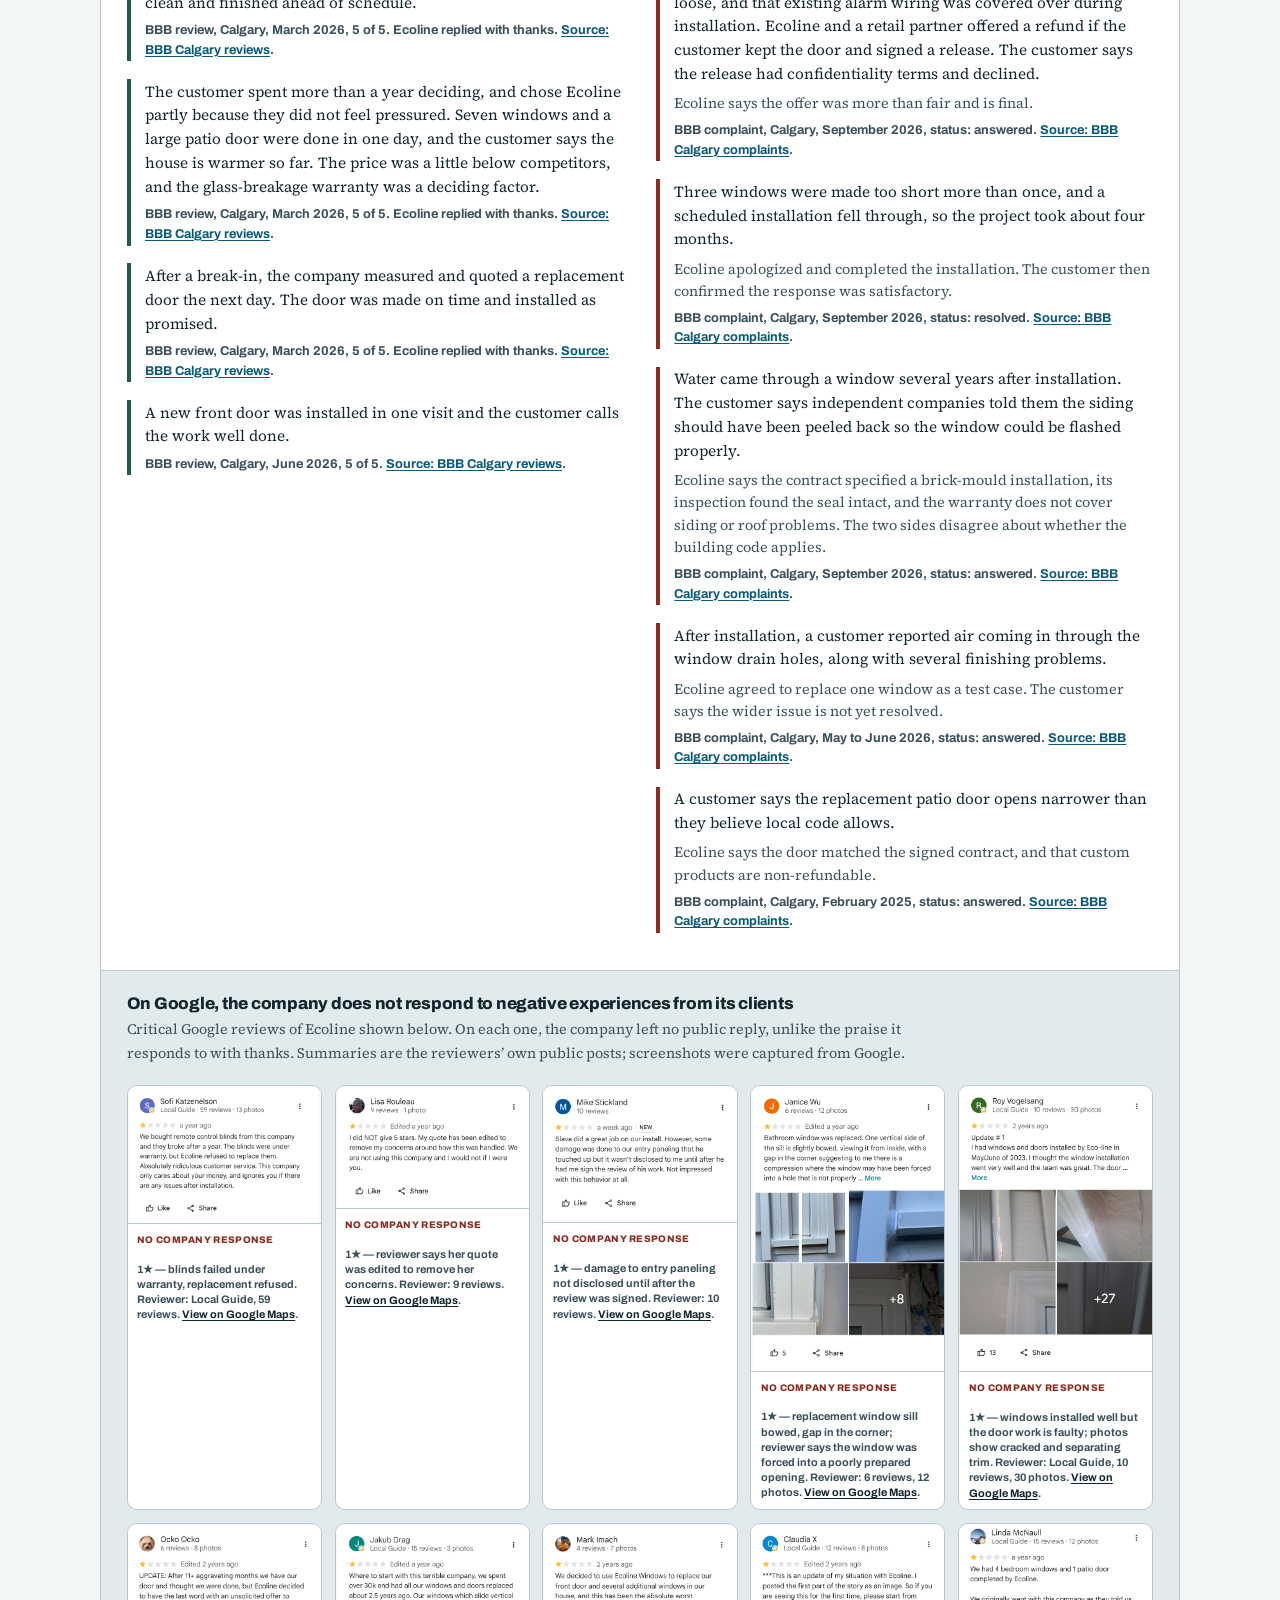
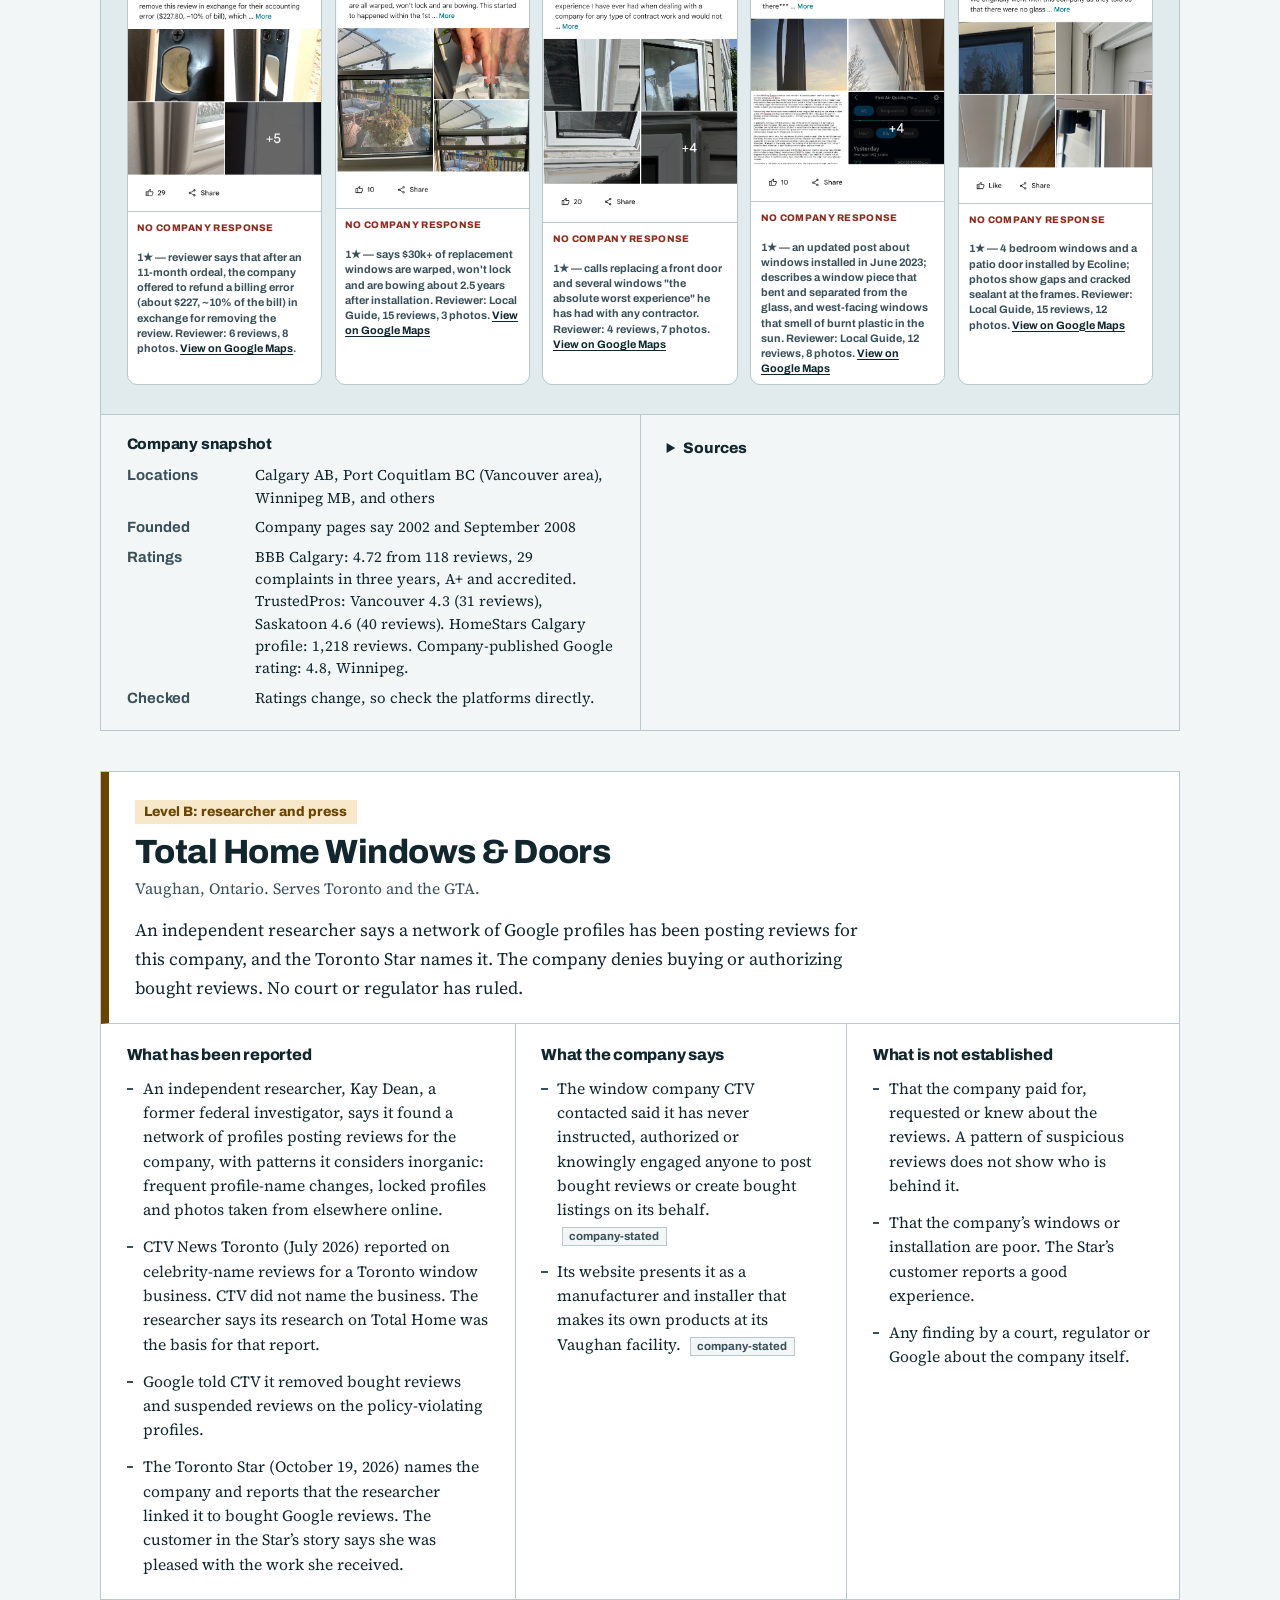
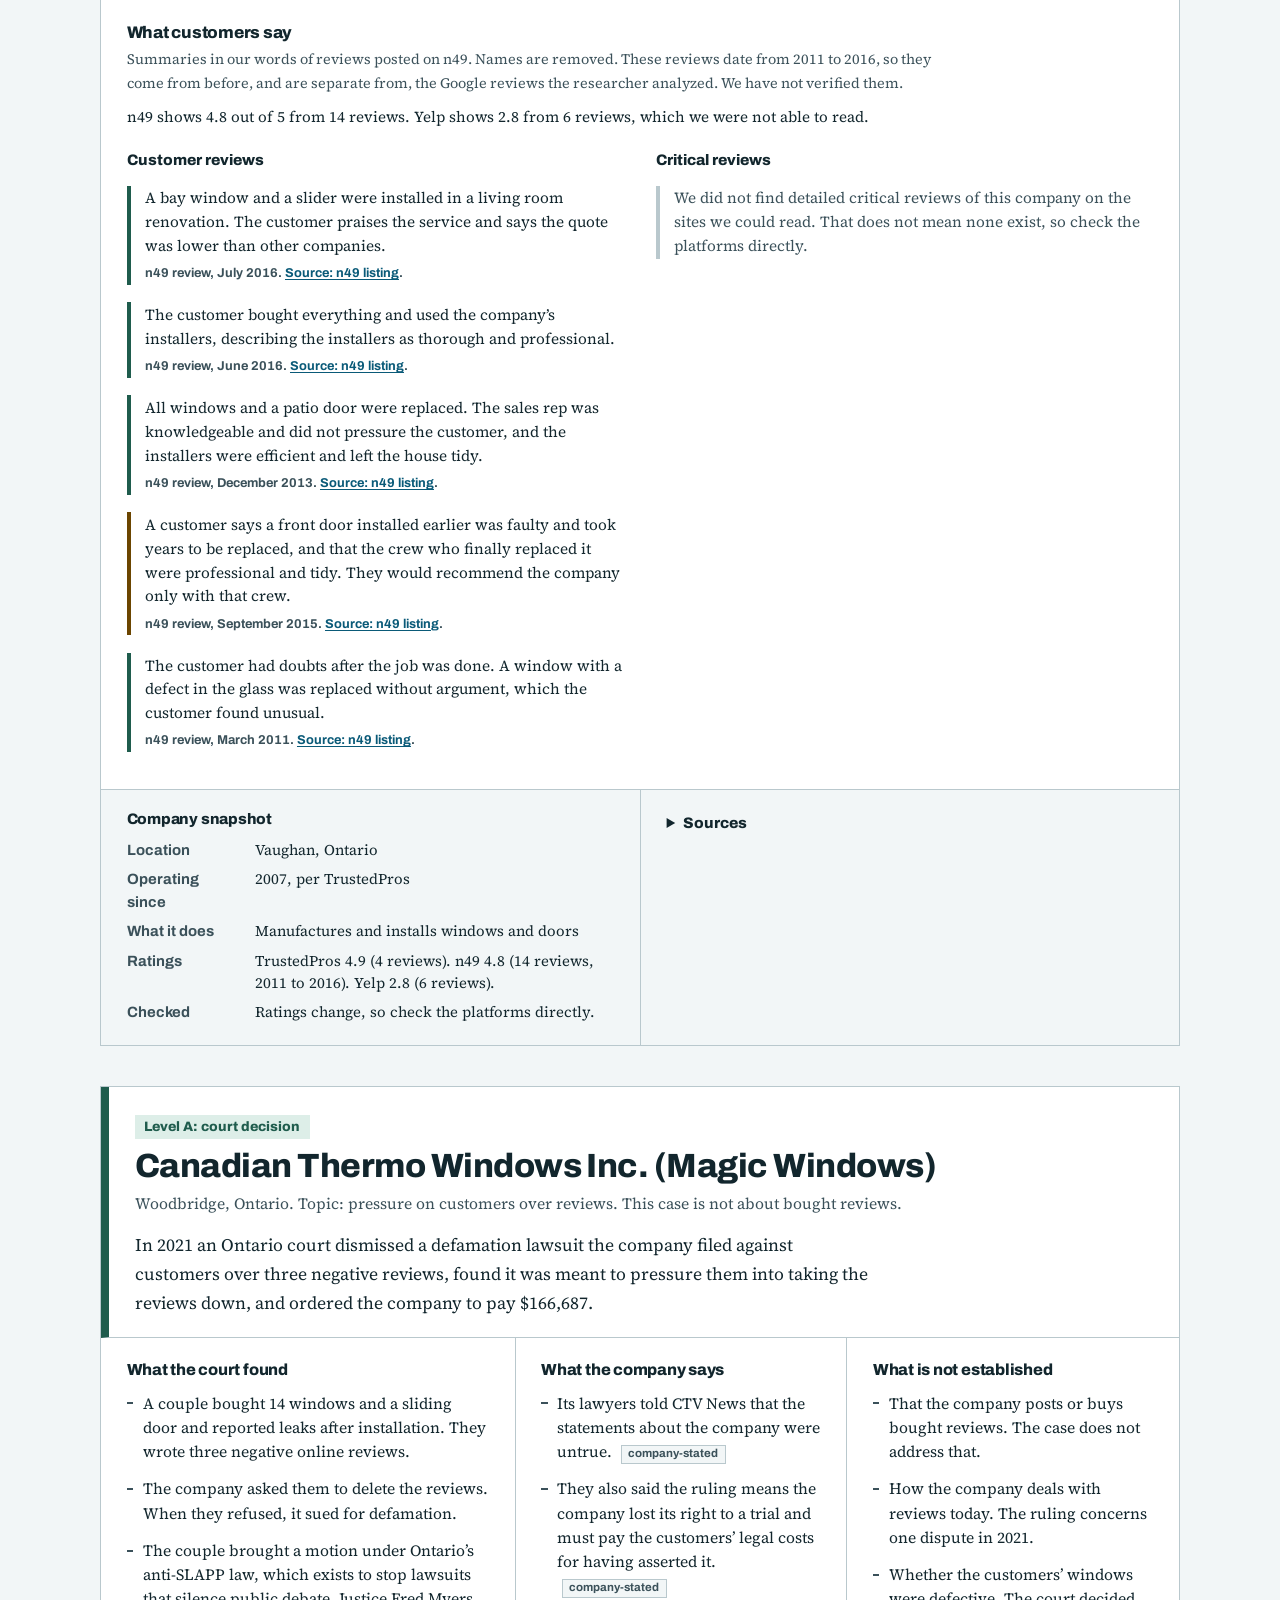
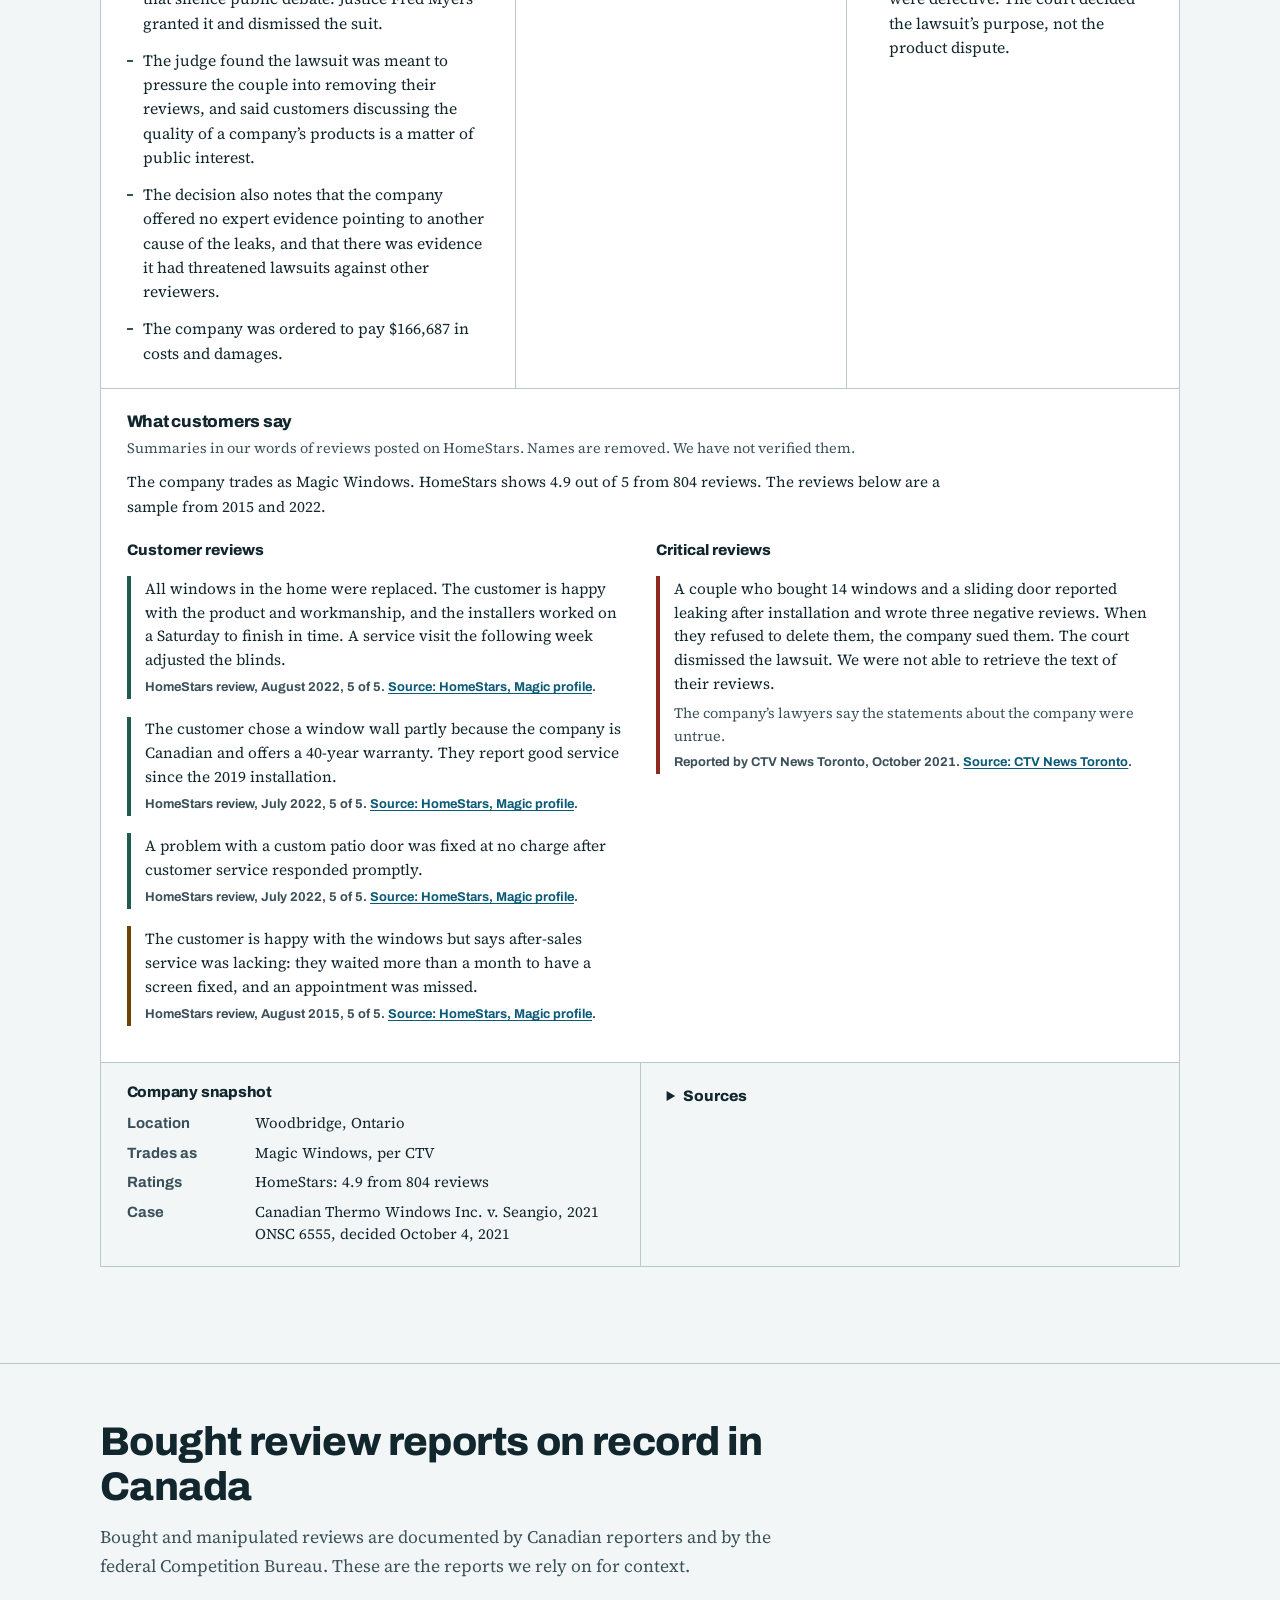
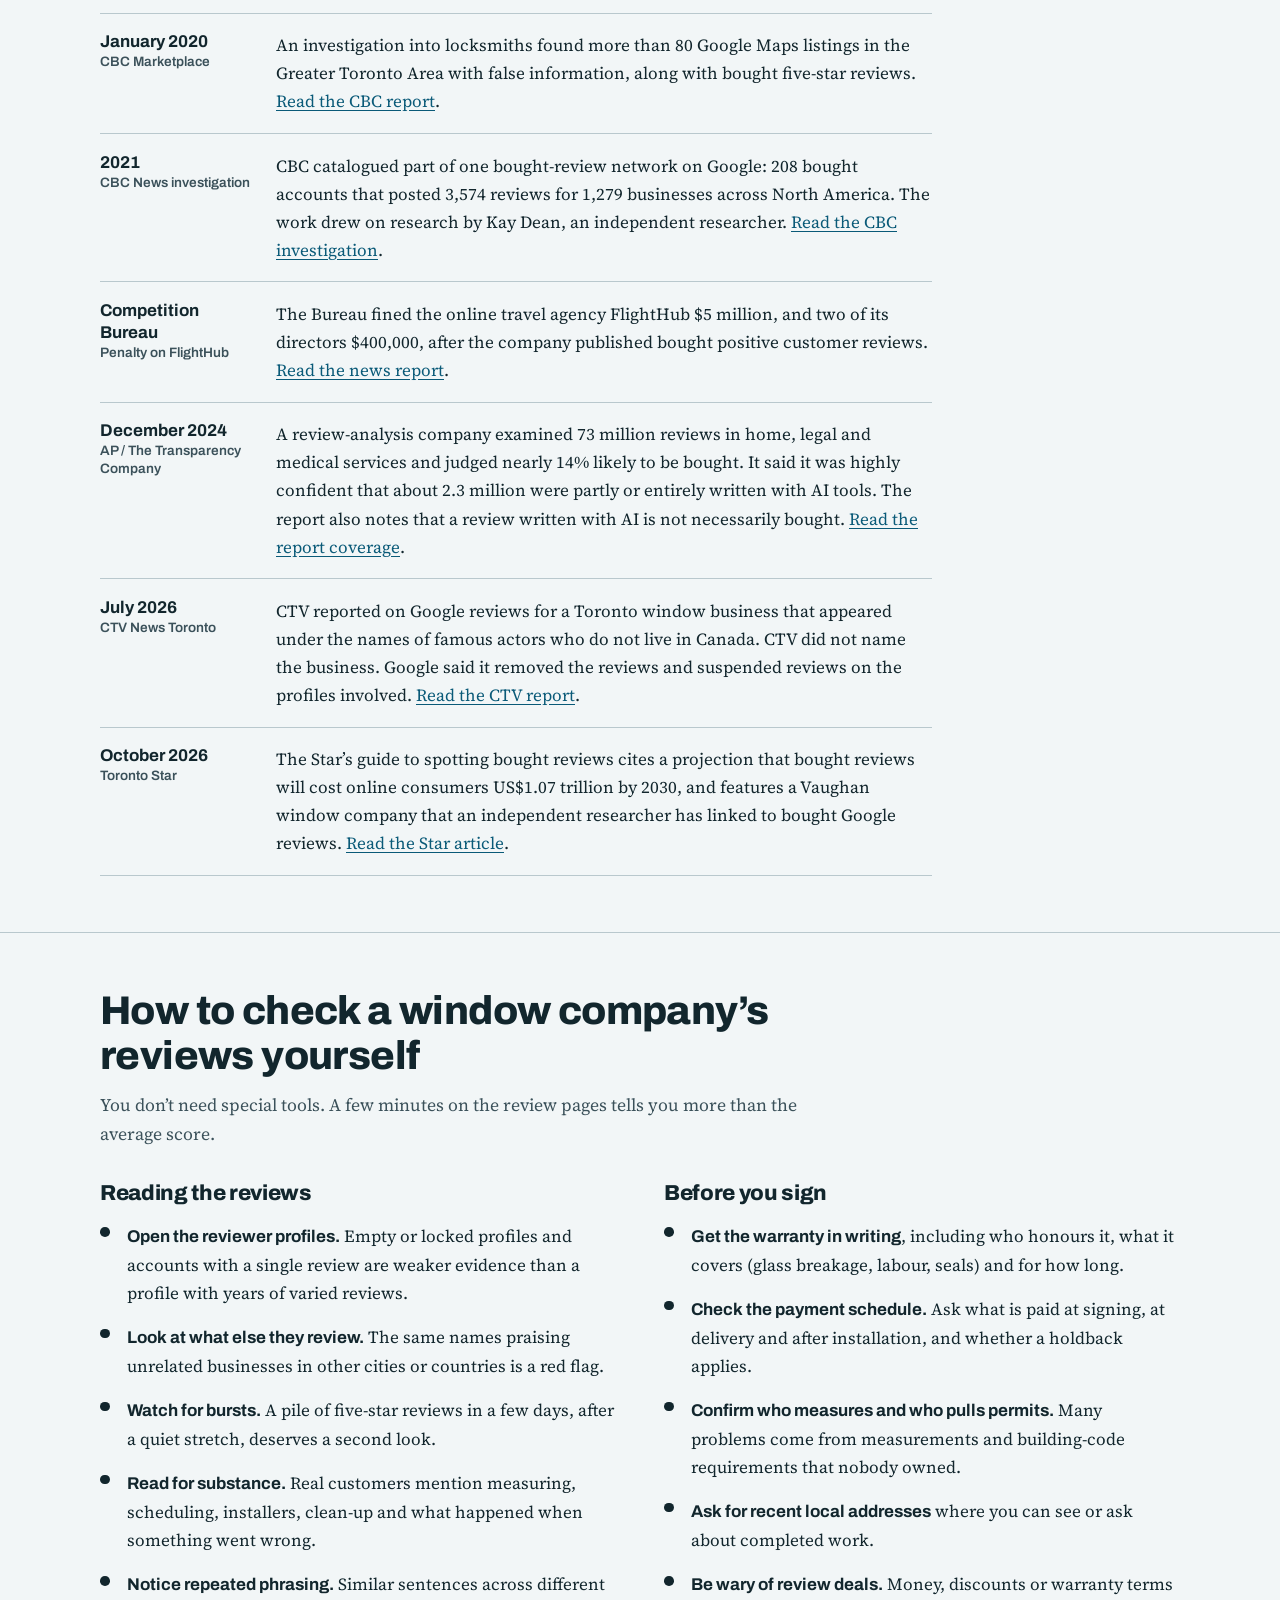
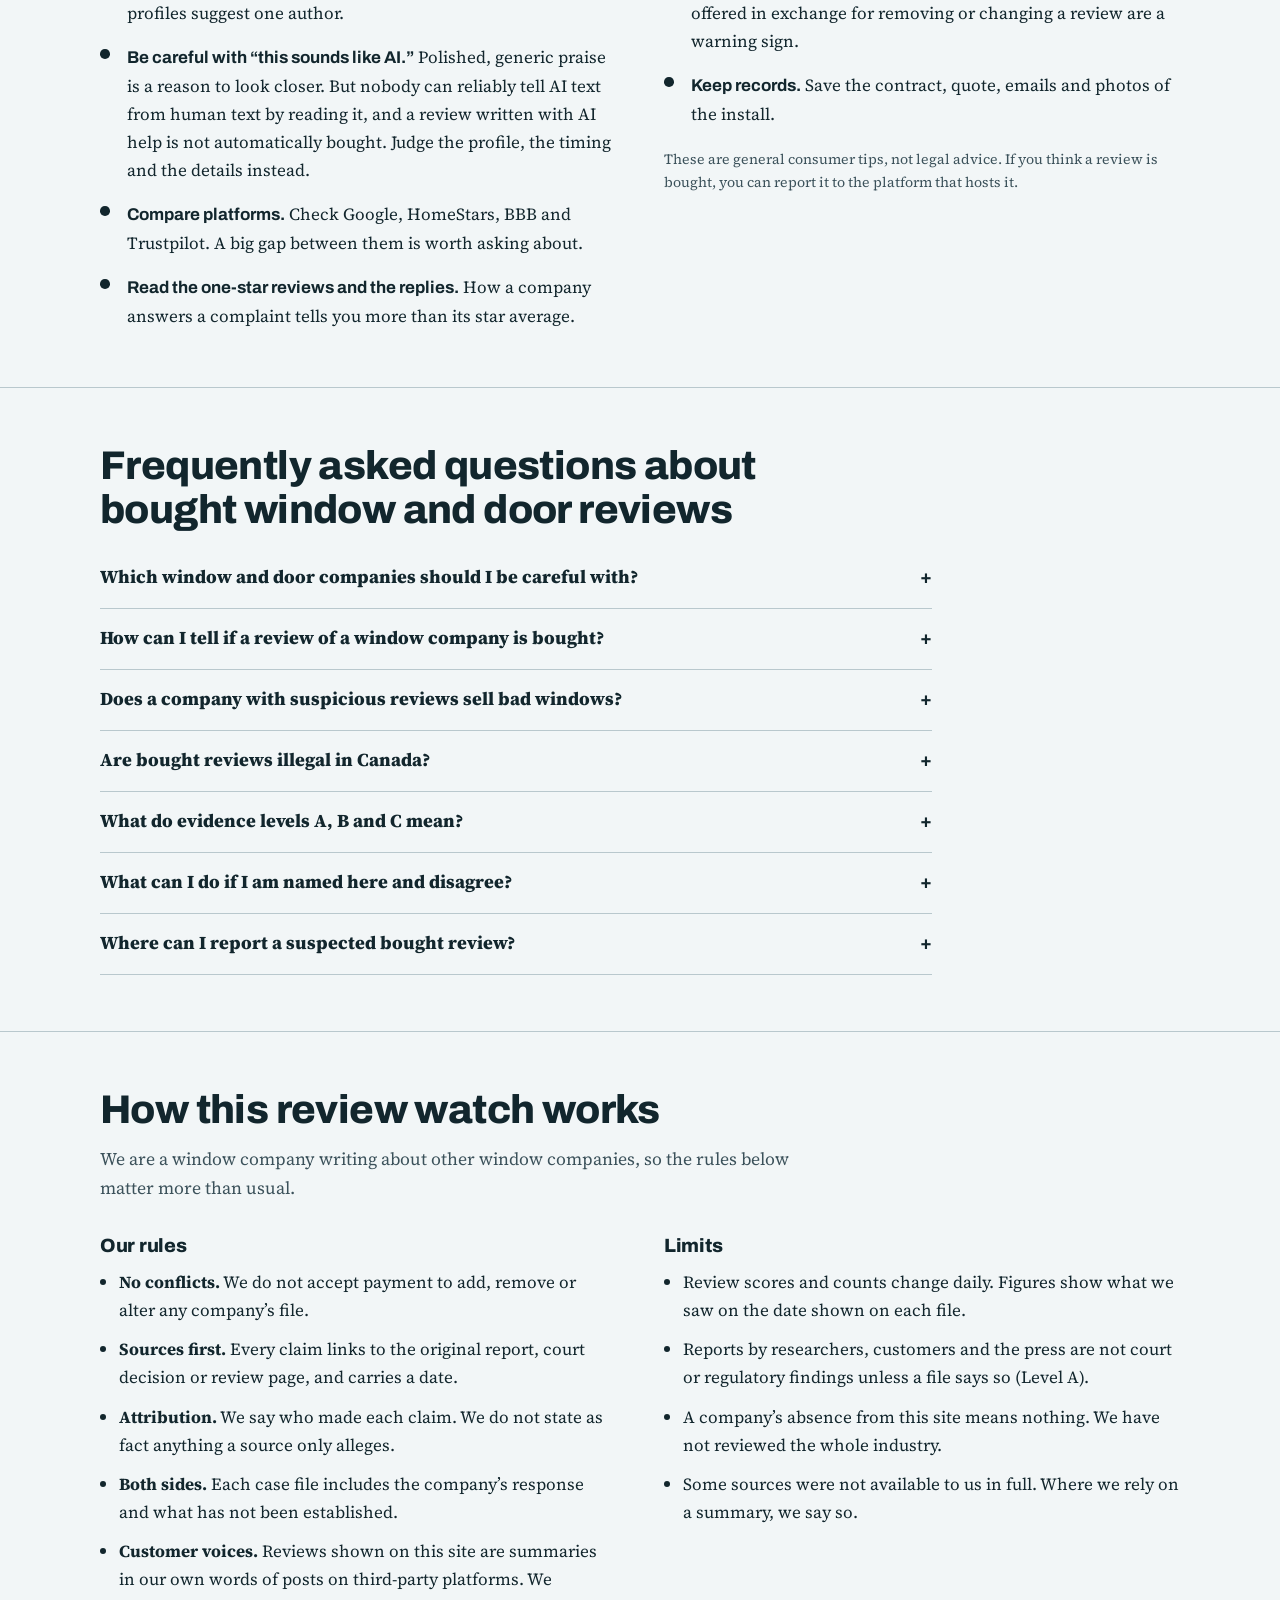
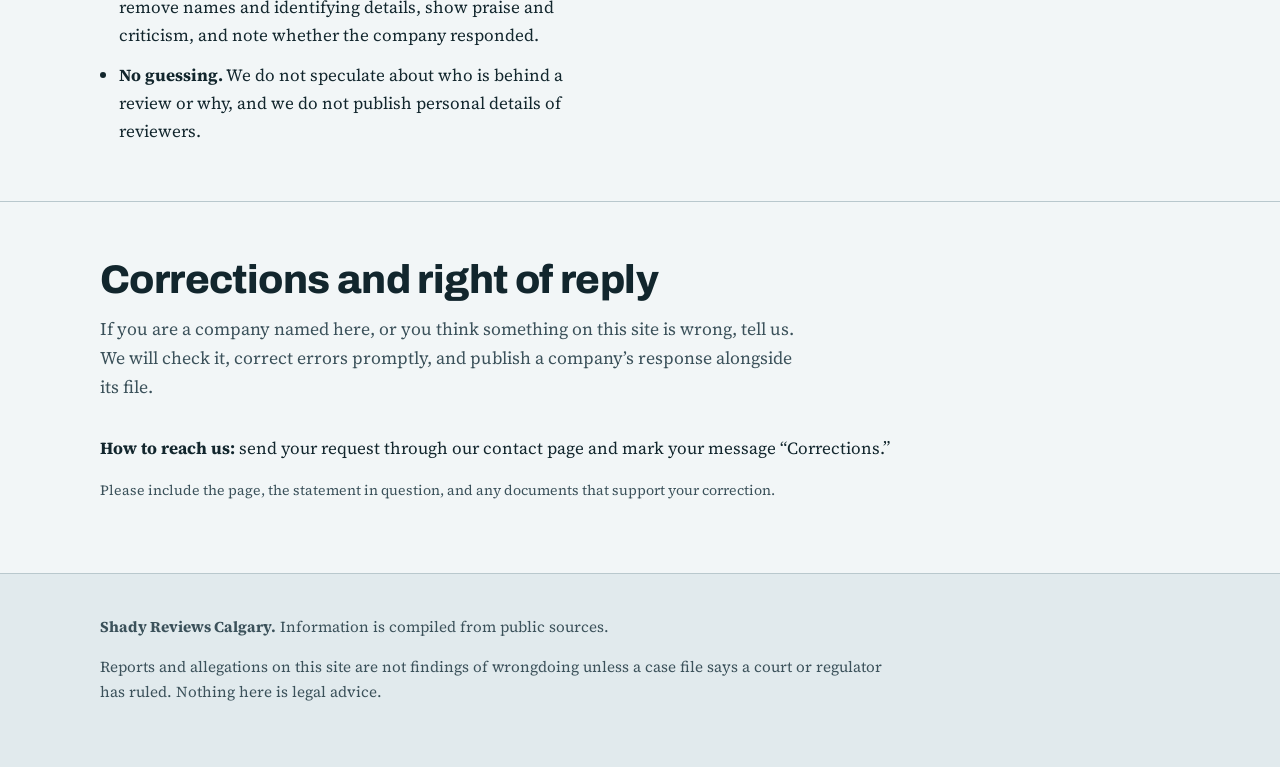
==== commit 16c4b94b: "rebrand site from "Bought Reviews" to "Shady Reviews"" ====
--- a/index.html
+++ b/index.html
@@ -3,17 +3,19 @@
 <head>
 <meta charset="UTF-8">
 <meta name="viewport" content="width=device-width, initial-scale=1.0">
-<title>Bought Reviews Calgary: Windows and Doors Review Watch</title>
+<title>Shady Reviews Calgary: Windows and Doors Review Watch</title>
 <meta name="description" content="Reported bought reviews and review pressure in Calgary’s window and door industry: sourced case files, evidence levels and a checklist.">
 <link rel="canonical" href="https://fakereviewscanada.ca/">
-<link rel="icon" href="/favicon.svg" type="image/svg+xml">
+<link rel="icon" href="favicon.svg" type="image/svg+xml">
+<link rel="icon" href="logo.png" type="image/png" sizes="512x512">
+<link rel="apple-touch-icon" href="logo.png">
 <meta name="geo.placename" content="Calgary">
 <meta name="geo.region" content="CA">
 <!-- Open Graph -->
 <meta property="og:type" content="website">
 <meta property="og:locale" content="en_CA">
-<meta property="og:site_name" content="Bought Reviews Calgary">
-<meta property="og:title" content="Bought Reviews Calgary: Windows and Doors Review Watch">
+<meta property="og:site_name" content="Shady Reviews Calgary">
+<meta property="og:title" content="Shady Reviews Calgary: Windows and Doors Review Watch">
 <meta property="og:description" content="Reported bought reviews and review pressure in Calgary’s window and door industry: sourced case files, evidence levels and a checklist.">
 <meta property="og:image" content="https://fakereviewscanada.ca/og-image.png">
 <meta property="og:image:width" content="1200">
@@ -21,7 +23,7 @@
 <meta property="og:url" content="https://fakereviewscanada.ca/">
 <!-- Twitter -->
 <meta name="twitter:card" content="summary_large_image">
-<meta name="twitter:title" content="Bought Reviews Calgary: Windows and Doors Review Watch">
+<meta name="twitter:title" content="Shady Reviews Calgary: Windows and Doors Review Watch">
 <meta name="twitter:description" content="Reported bought reviews and review pressure in Calgary’s window and door industry: sourced case files, evidence levels and a checklist.">
 <meta name="twitter:image" content="https://fakereviewscanada.ca/og-image.png">
 <link rel="preconnect" href="https://fonts.googleapis.com">
@@ -34,7 +36,7 @@
     {
       "@type": "Organization",
       "@id": "https://fakereviewscanada.ca/#publisher",
-      "name": "Bought Reviews Calgary",
+      "name": "Shady Reviews Calgary",
       "url": "https://fakereviewscanada.ca/",
       "logo": {
         "@type": "ImageObject",
@@ -50,7 +52,7 @@
     {
       "@type": "Organization",
       "@id": "https://fakereviewscanada.ca/#brand",
-      "name": "Bought Reviews Calgary",
+      "name": "Shady Reviews Calgary",
       "url": "https://fakereviewscanada.ca/",
       "logo": {
         "@type": "ImageObject",
@@ -67,7 +69,7 @@
       "@type": "WebSite",
       "@id": "https://fakereviewscanada.ca/#website",
       "url": "https://fakereviewscanada.ca/",
-      "name": "Bought Reviews Calgary",
+      "name": "Shady Reviews Calgary",
       "inLanguage": "en-CA",
       "publisher": {
         "@id": "https://fakereviewscanada.ca/#publisher"
@@ -77,7 +79,7 @@
       "@type": "WebPage",
       "@id": "https://fakereviewscanada.ca/#webpage",
       "url": "https://fakereviewscanada.ca/",
-      "name": "Bought Reviews Calgary: Windows and Doors Review Watch",
+      "name": "Shady Reviews Calgary: Windows and Doors Review Watch",
       "description": "Reported bought reviews and review pressure in Calgary’s window and door industry: sourced case files, evidence levels and a checklist.",
       "inLanguage": "en-CA",
       "isPartOf": {
@@ -98,7 +100,7 @@
     {
       "@type": "ItemList",
       "@id": "https://fakereviewscanada.ca/#cases",
-      "name": "Window and door companies profiled on Bought Reviews Calgary",
+      "name": "Window and door companies profiled on Shady Reviews Calgary",
       "itemListOrder": "https://schema.org/ItemListUnordered",
       "numberOfItems": 3,
       "itemListElement": [
@@ -418,13 +420,13 @@
 
 <div class="disclosure" role="note" aria-label="Disclosure">
   <div class="wrap">
-    <p><strong>Who runs this site:</strong> Bought Reviews Calgary compiles reported bought reviews and review pressure in Calgary’s window and door industry from public sources. <a href="#method">How we handle that</a>.</p>
+    <p><strong>Who runs this site:</strong> Shady Reviews Calgary compiles reported bought reviews and review pressure in Calgary’s window and door industry from public sources. <a href="#method">How we handle that</a>.</p>
   </div>
 </div>
 
 <header class="top">
   <div class="wrap">
-    <a class="mark" href="#main-content">Bought Reviews Calgary<small>Windows &amp; doors, made for every Calgary home</small></a>
+    <a class="mark" href="#main-content">Shady Reviews Calgary<small>Windows &amp; doors, made for every Calgary home</small></a>
     <nav aria-label="Primary">
       <ul>
         <li><a href="#method">How it works</a></li>
@@ -481,7 +483,7 @@
     </div>
     <div class="table-wrap">
       <table>
-        <caption>Window and door companies profiled on Bought Reviews Calgary, with evidence level and company response.</caption>
+        <caption>Window and door companies profiled on Shady Reviews Calgary, with evidence level and company response.</caption>
         <thead>
           <tr>
             <th scope="col">Company</th>
@@ -996,7 +998,7 @@
 
 <footer>
   <div class="wrap">
-    <p><strong>Bought Reviews Calgary.</strong> Information is compiled from public sources.</p>
+    <p><strong>Shady Reviews Calgary.</strong> Information is compiled from public sources.</p>
     <p>Reports and allegations on this site are not findings of wrongdoing unless a case file says a court or regulator has ruled. Nothing here is legal advice.</p>
   </div>
 </footer>
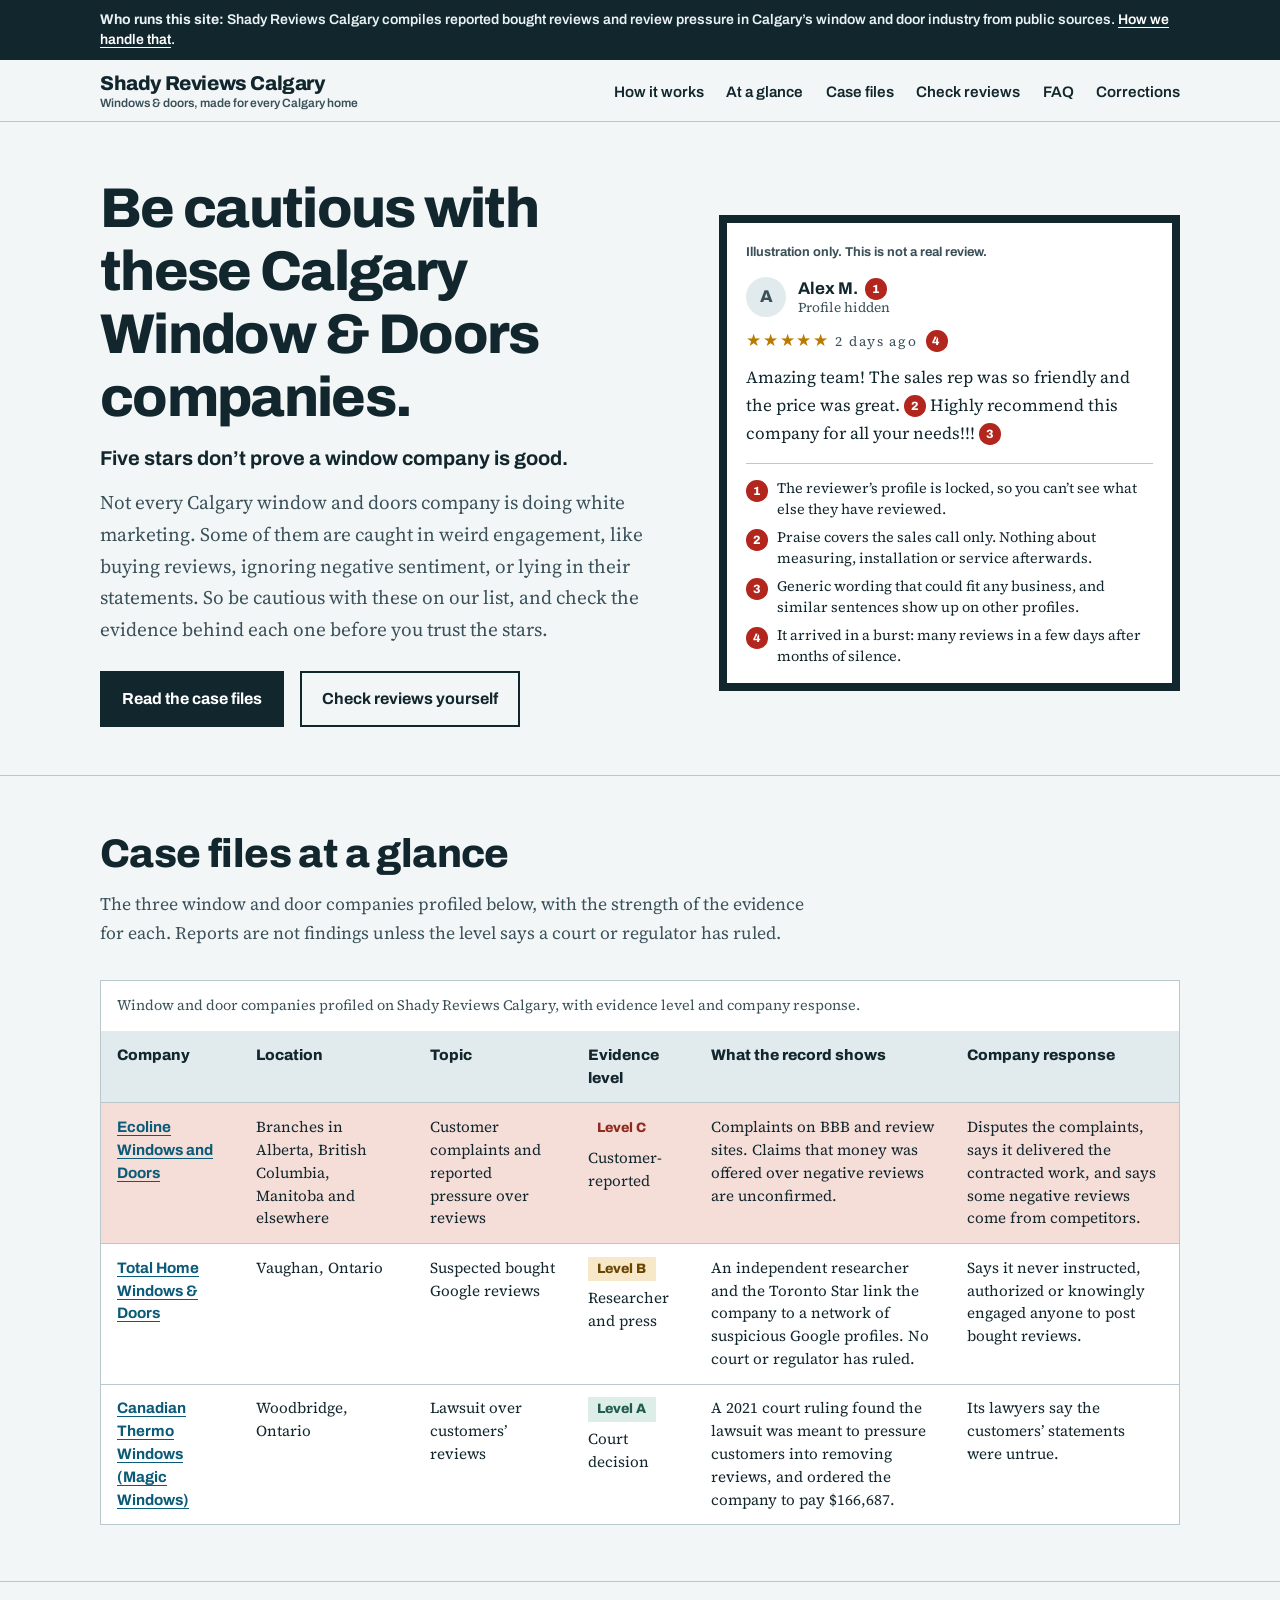
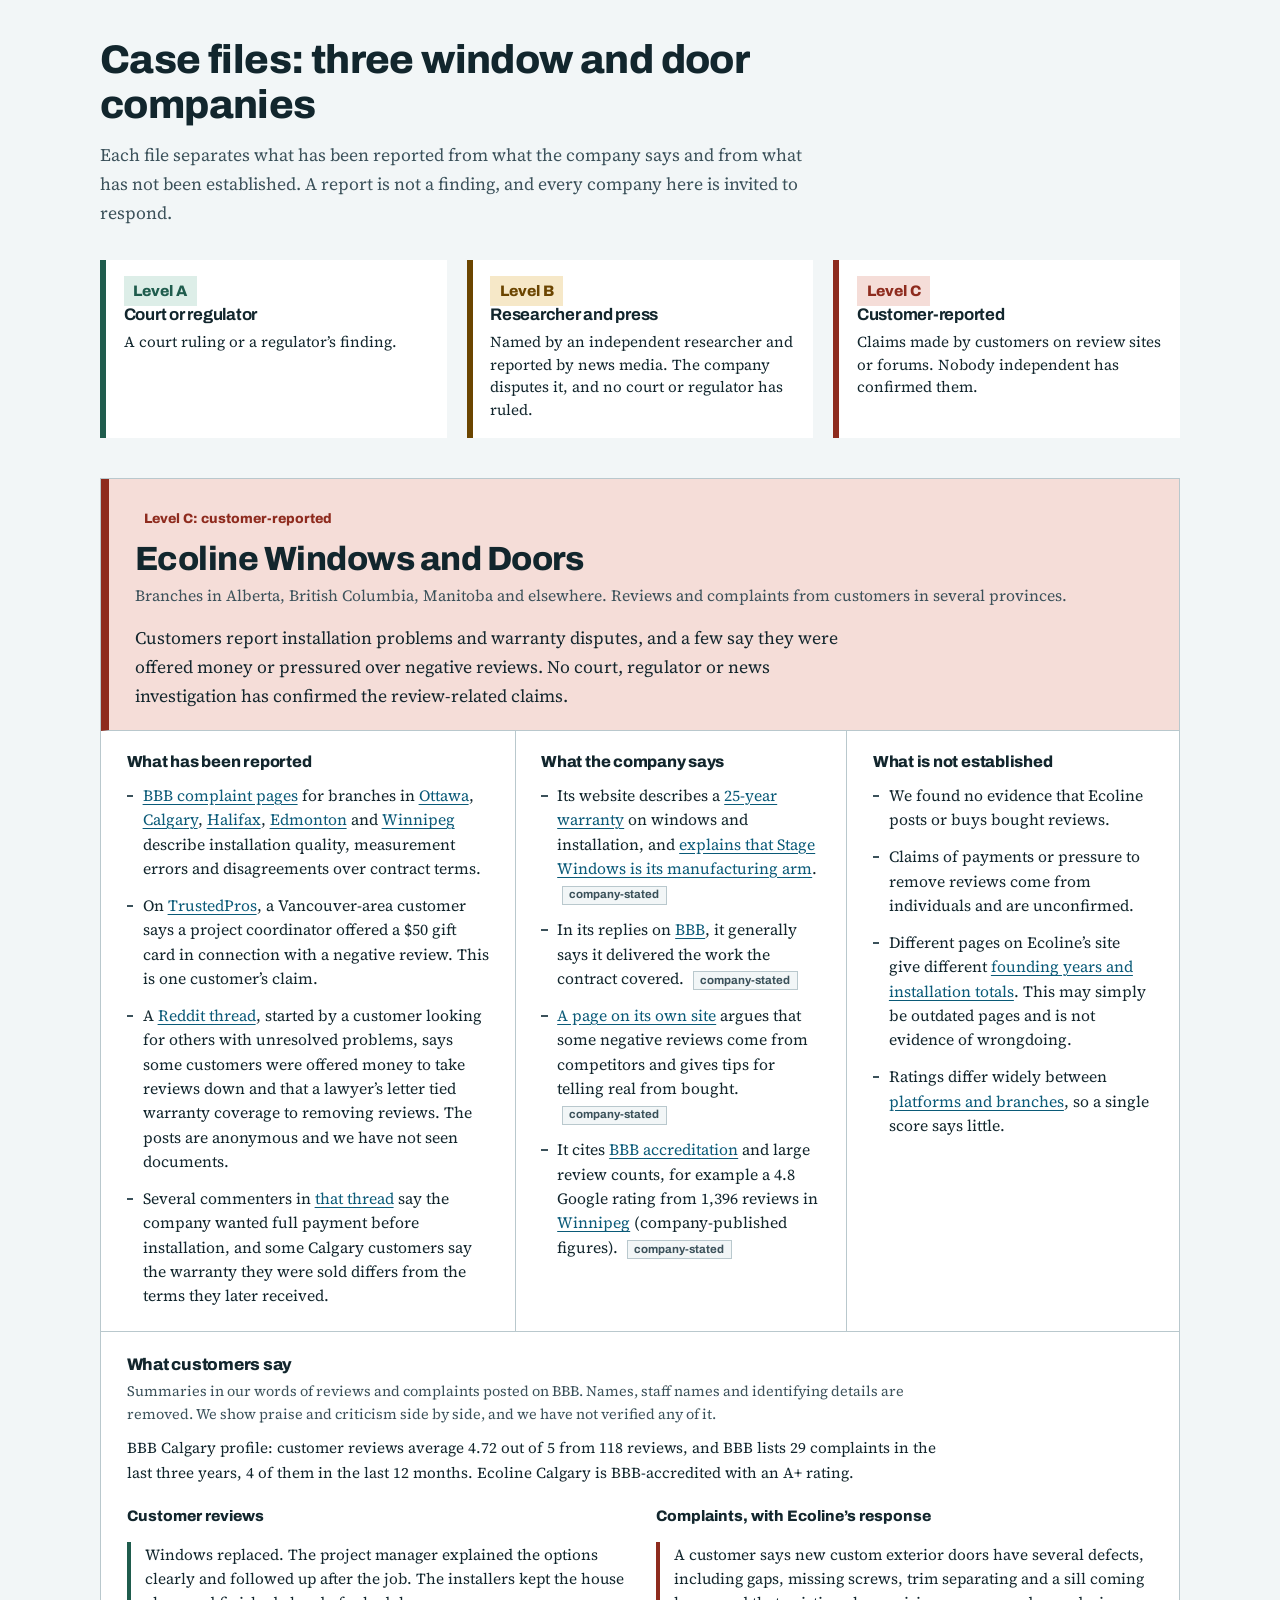
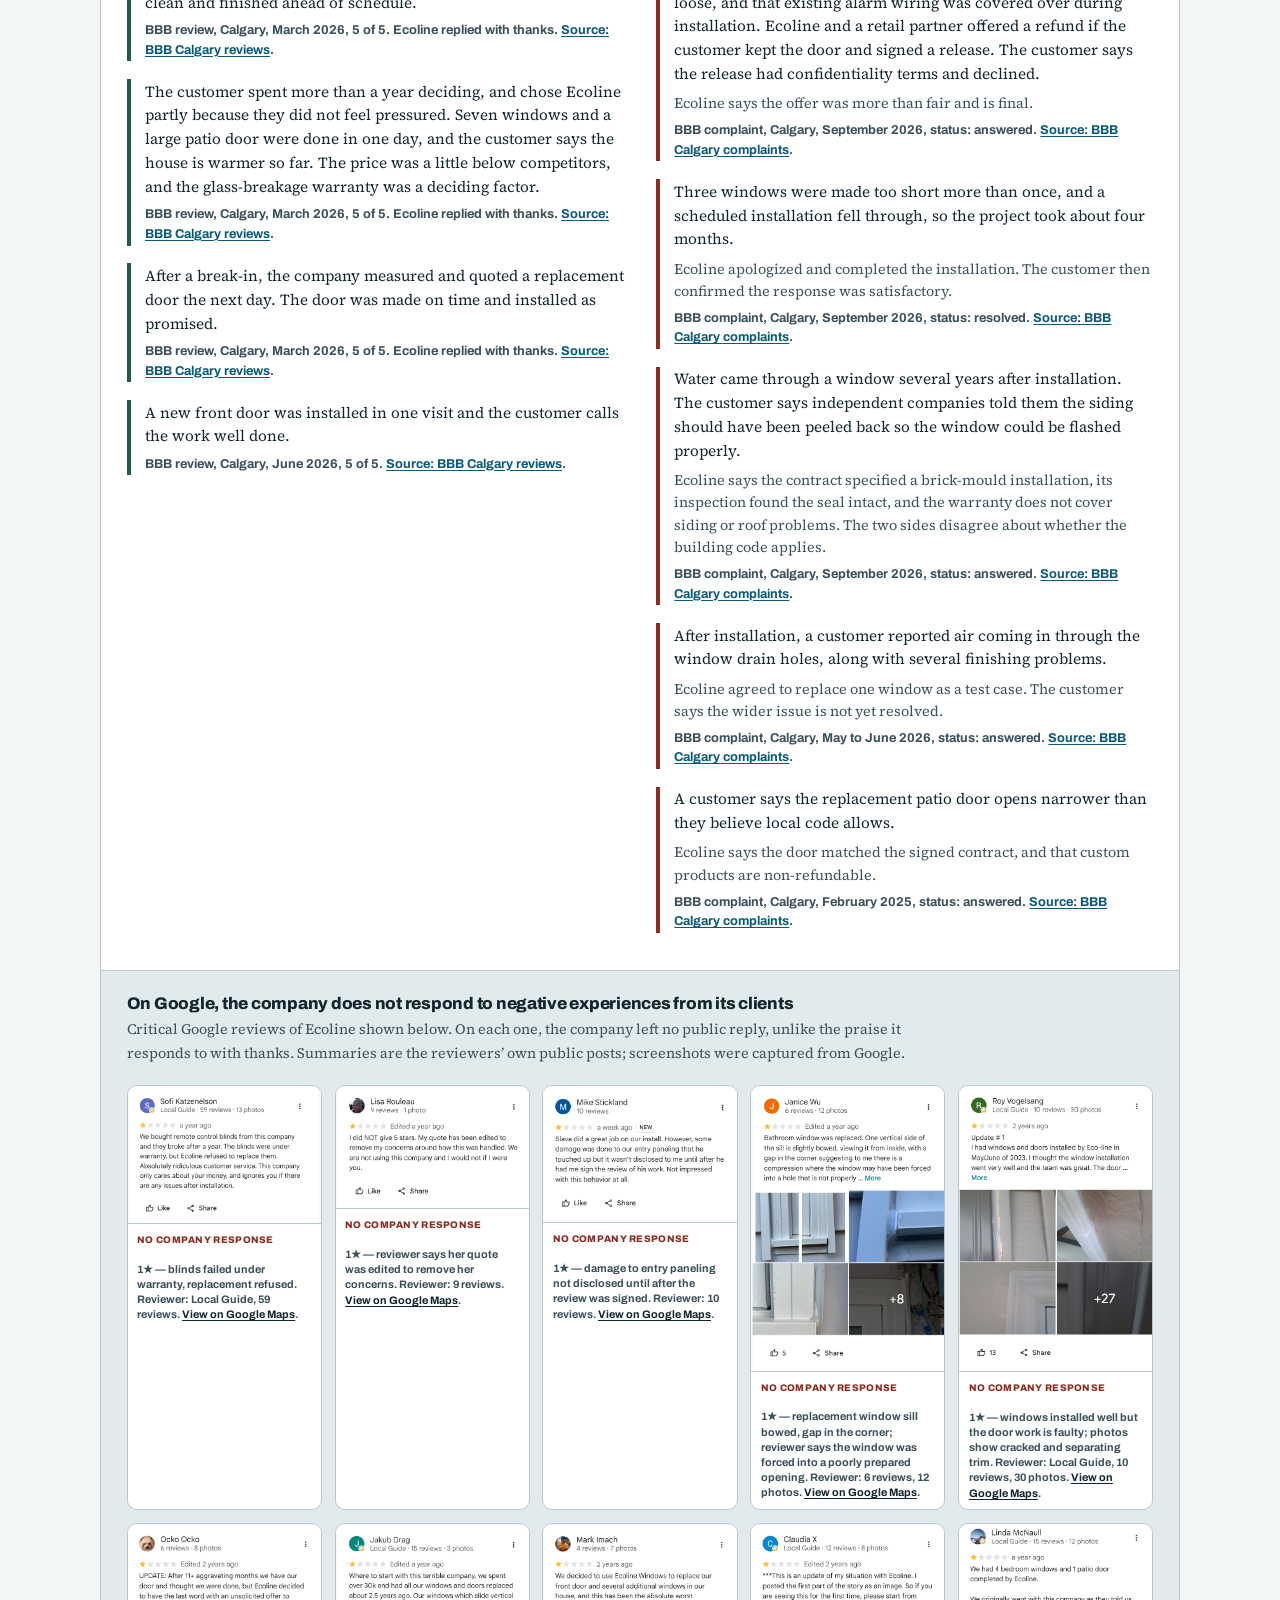
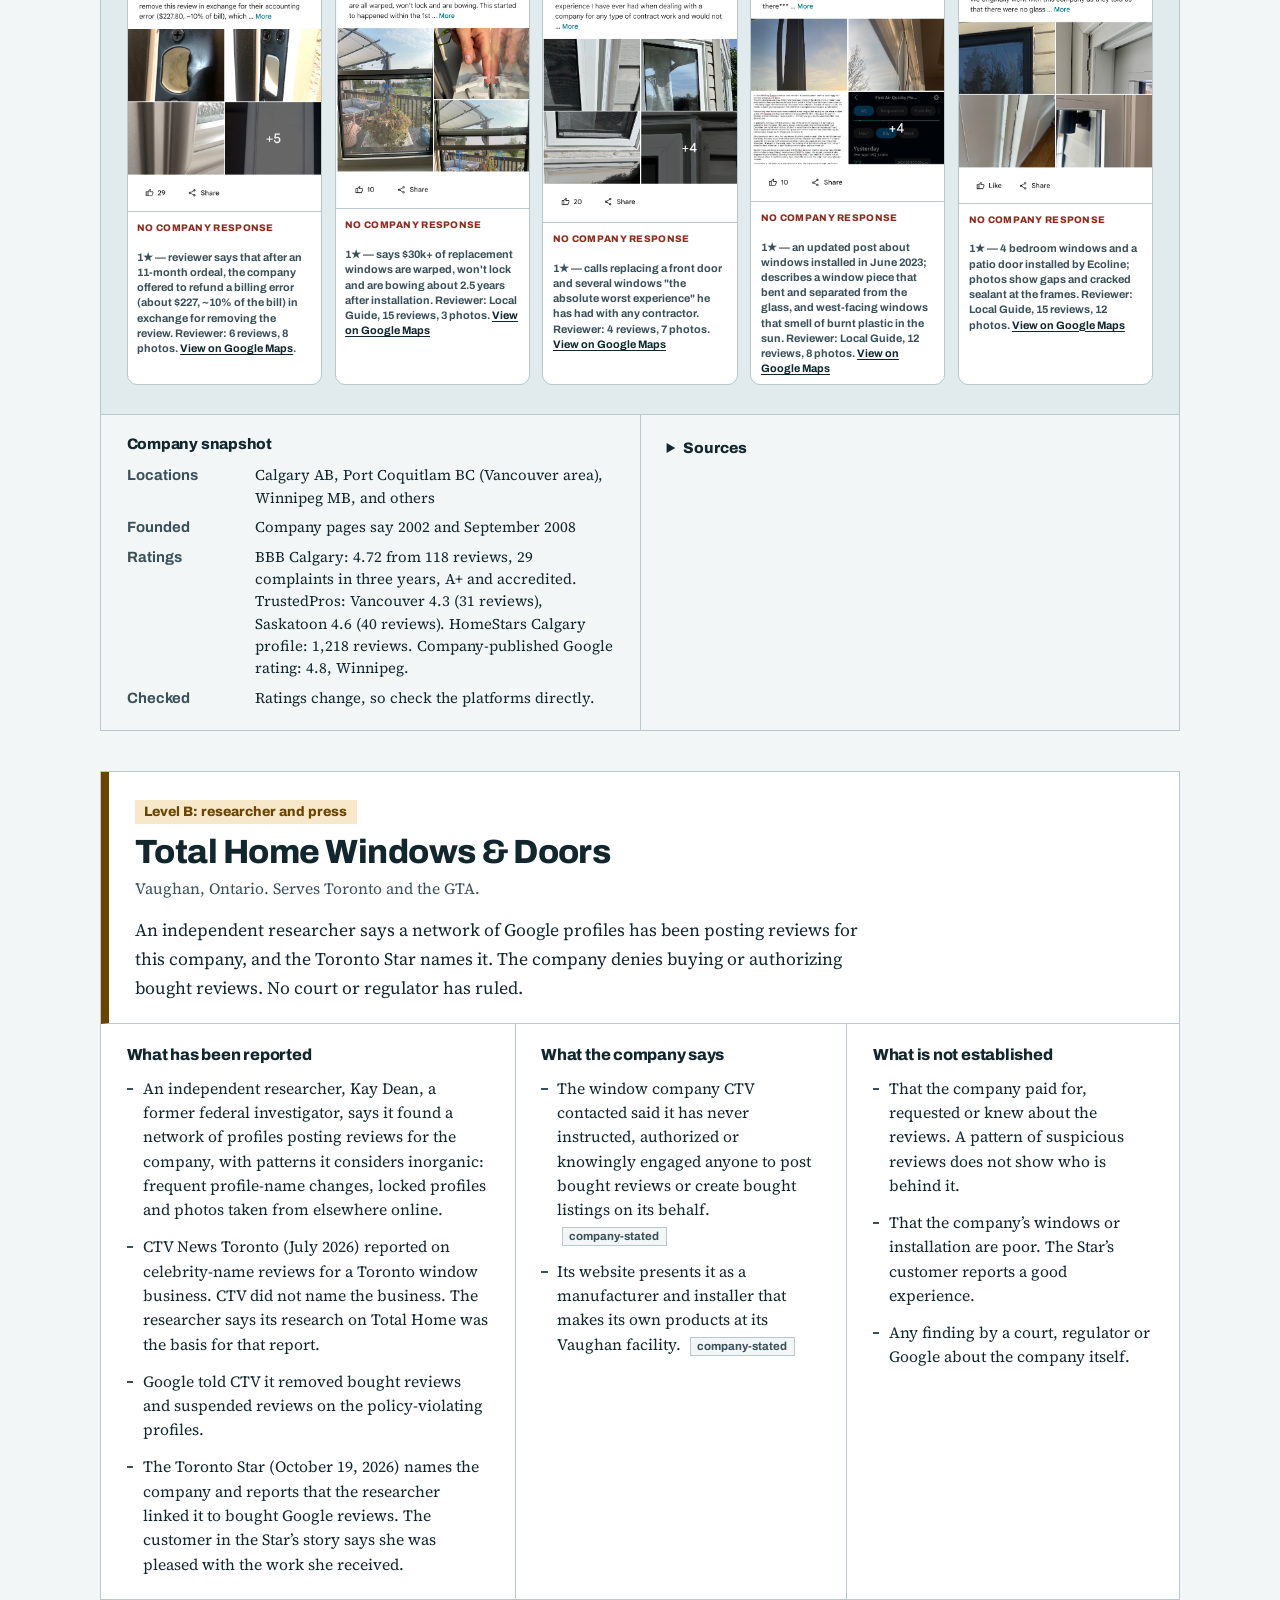
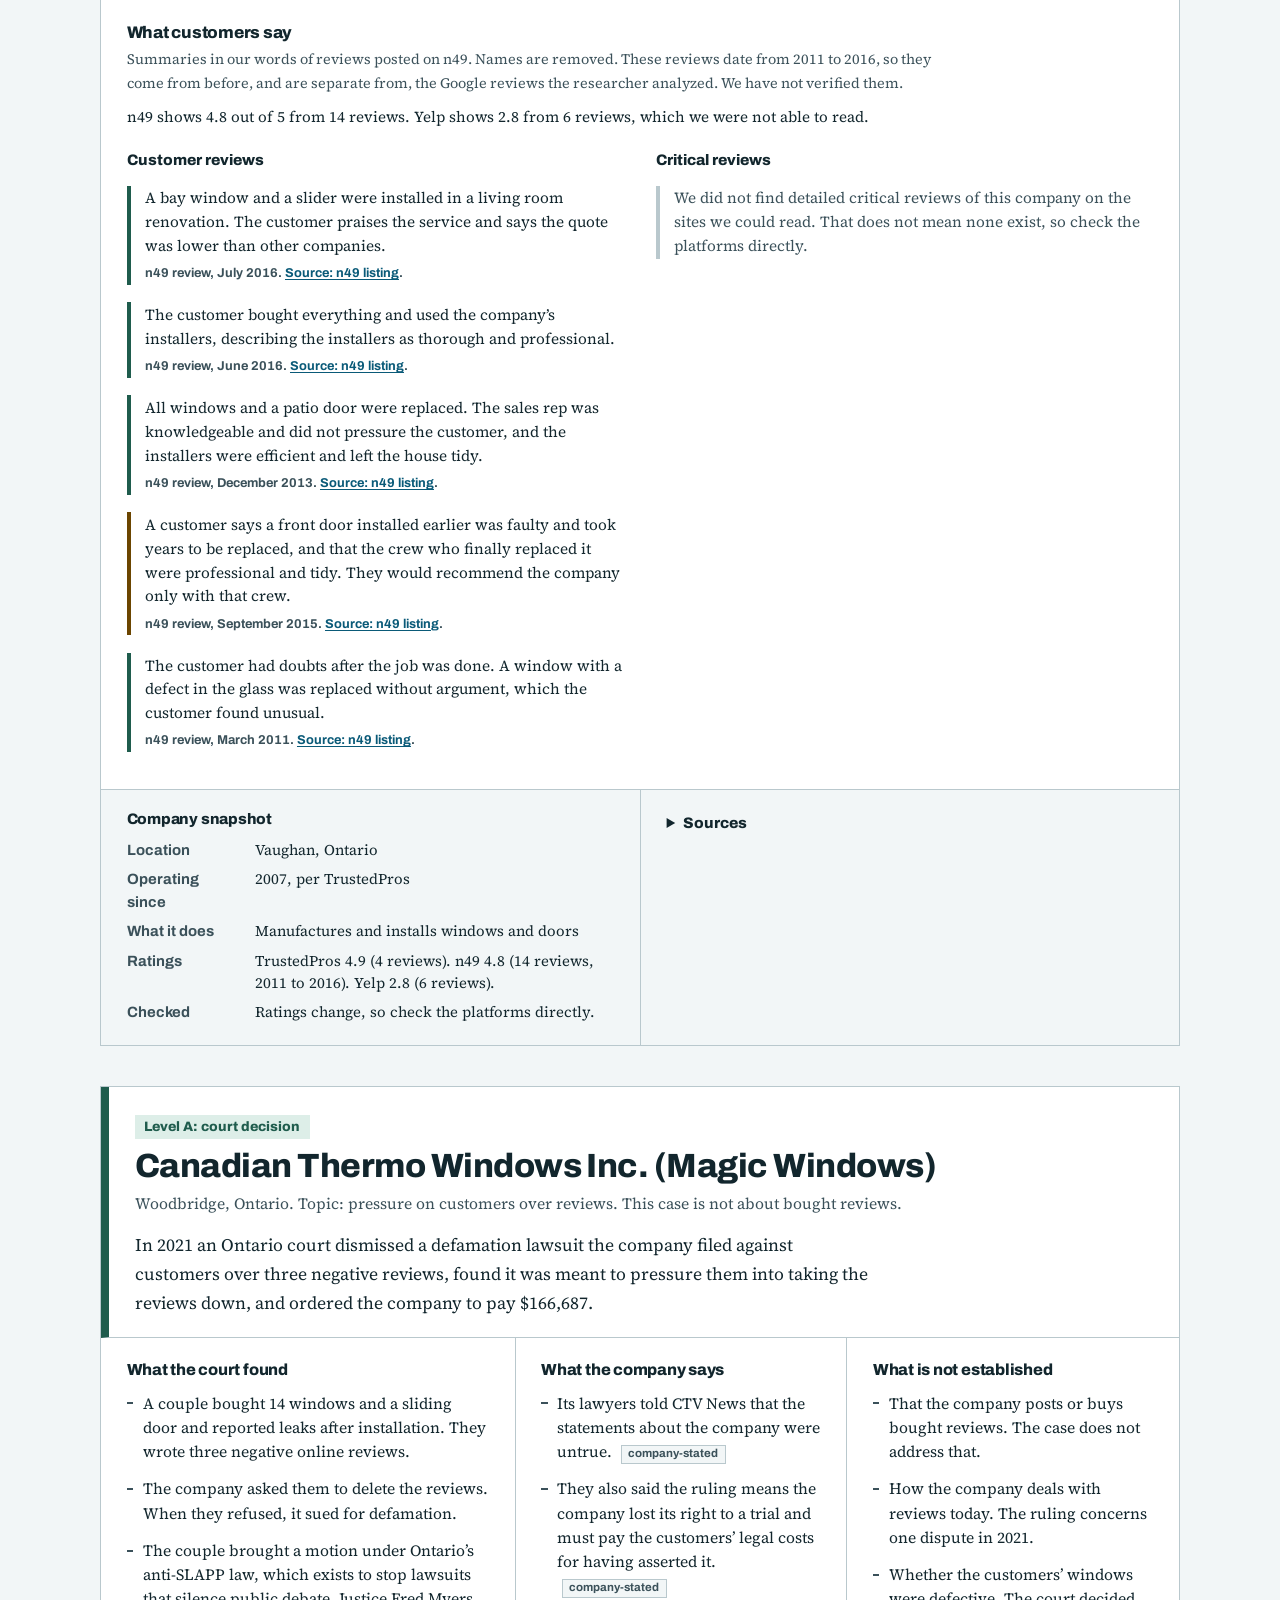
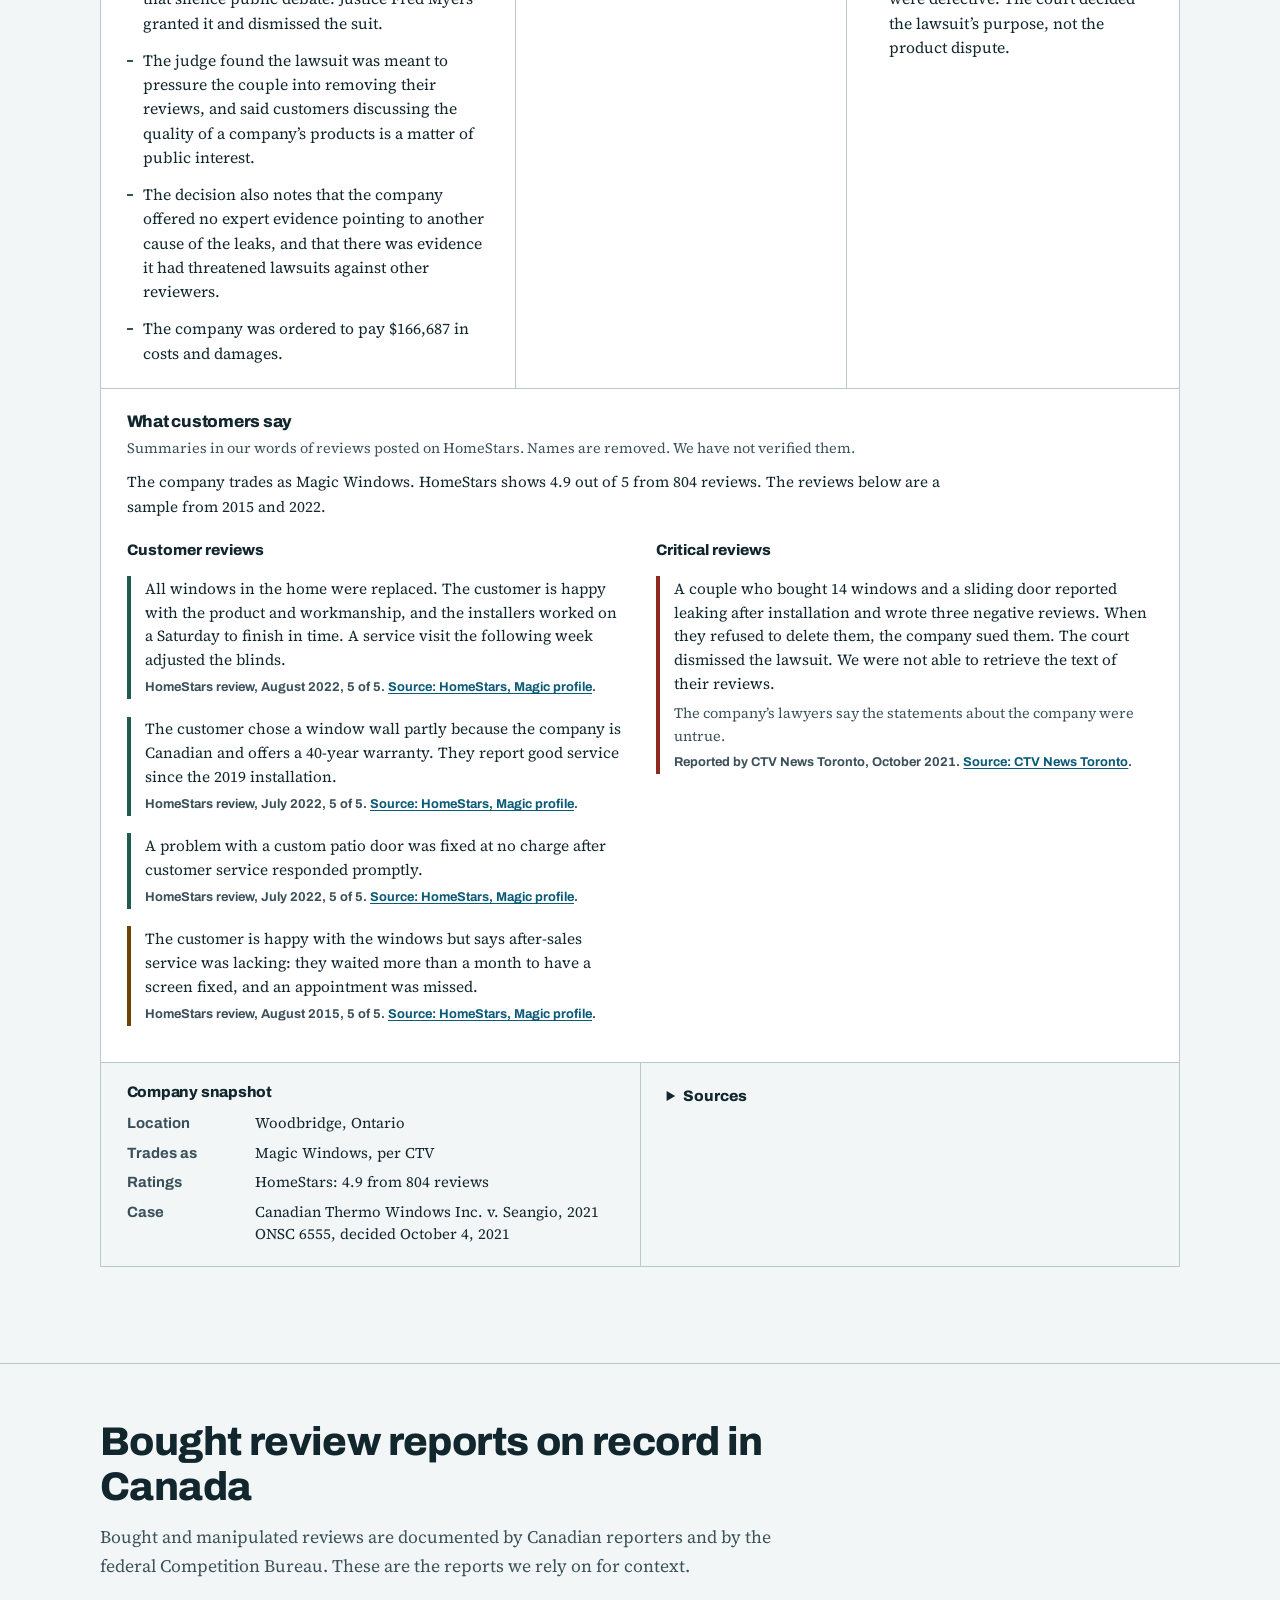
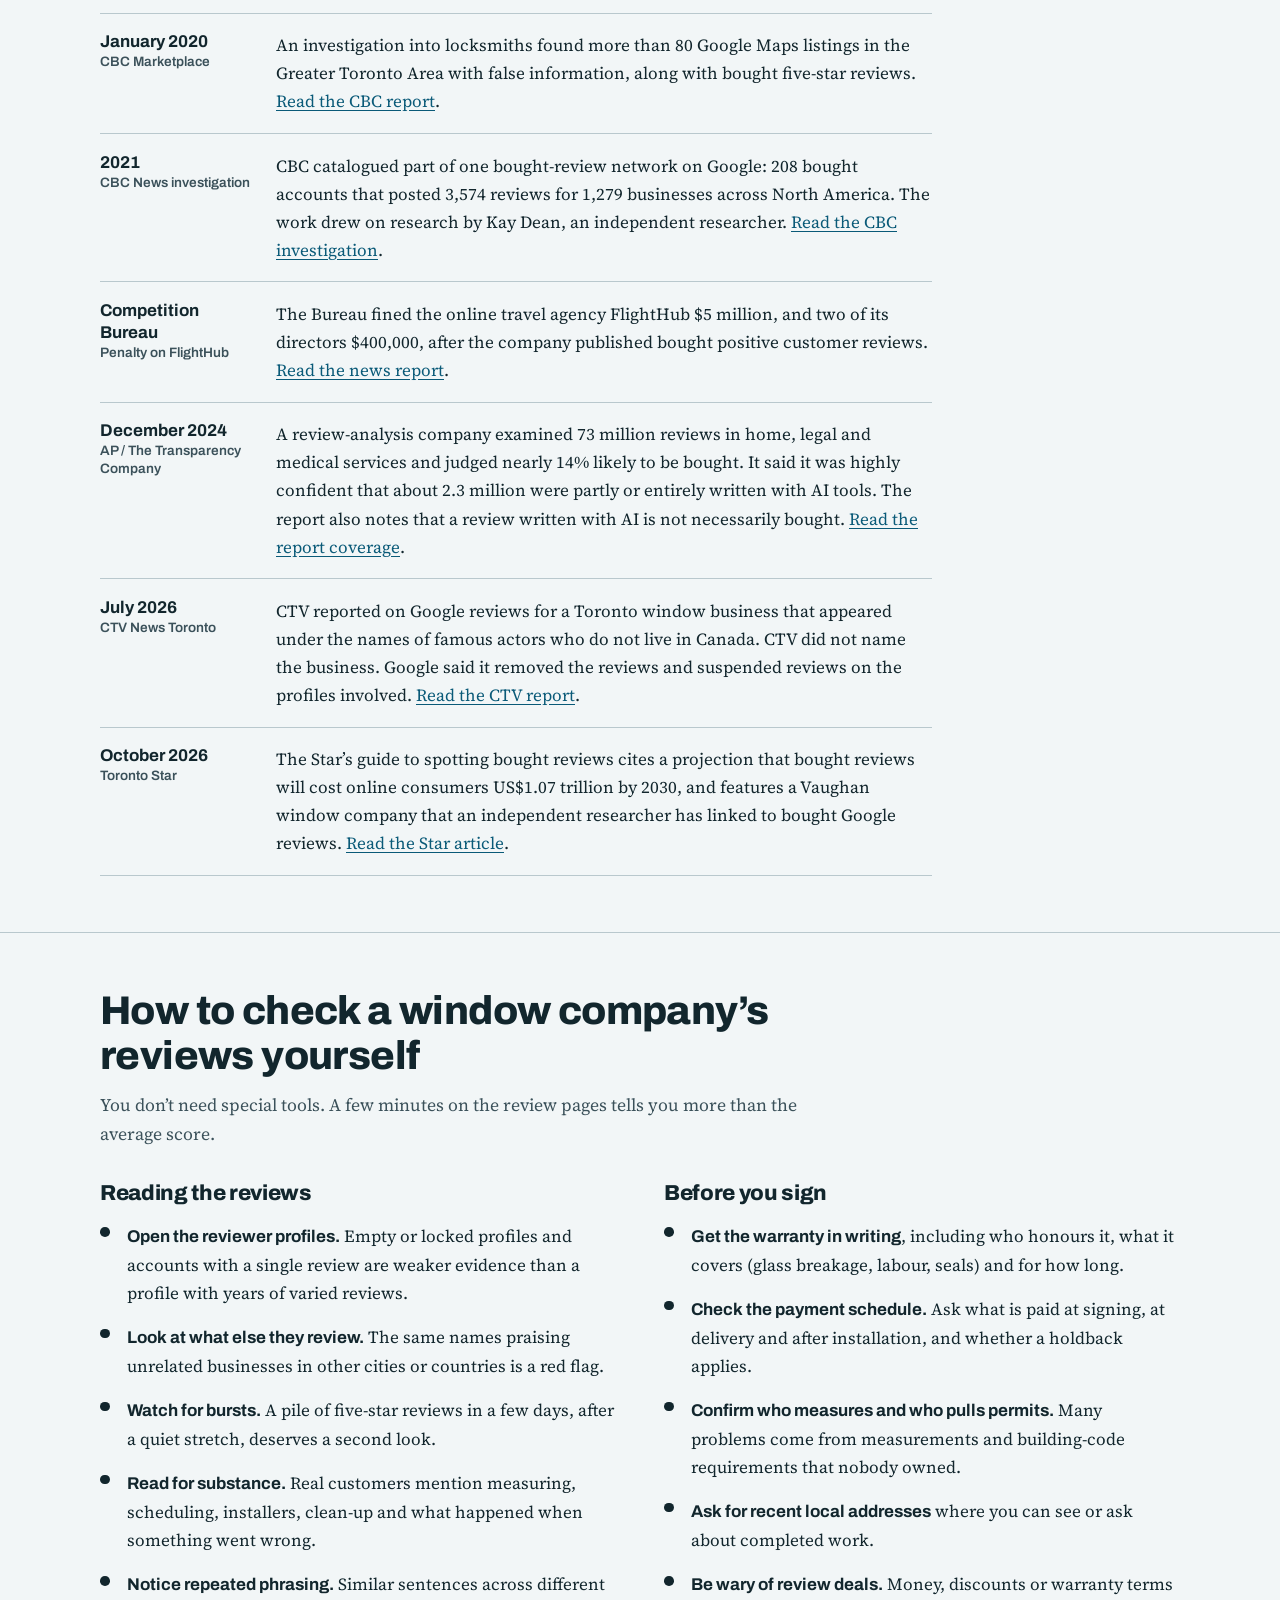
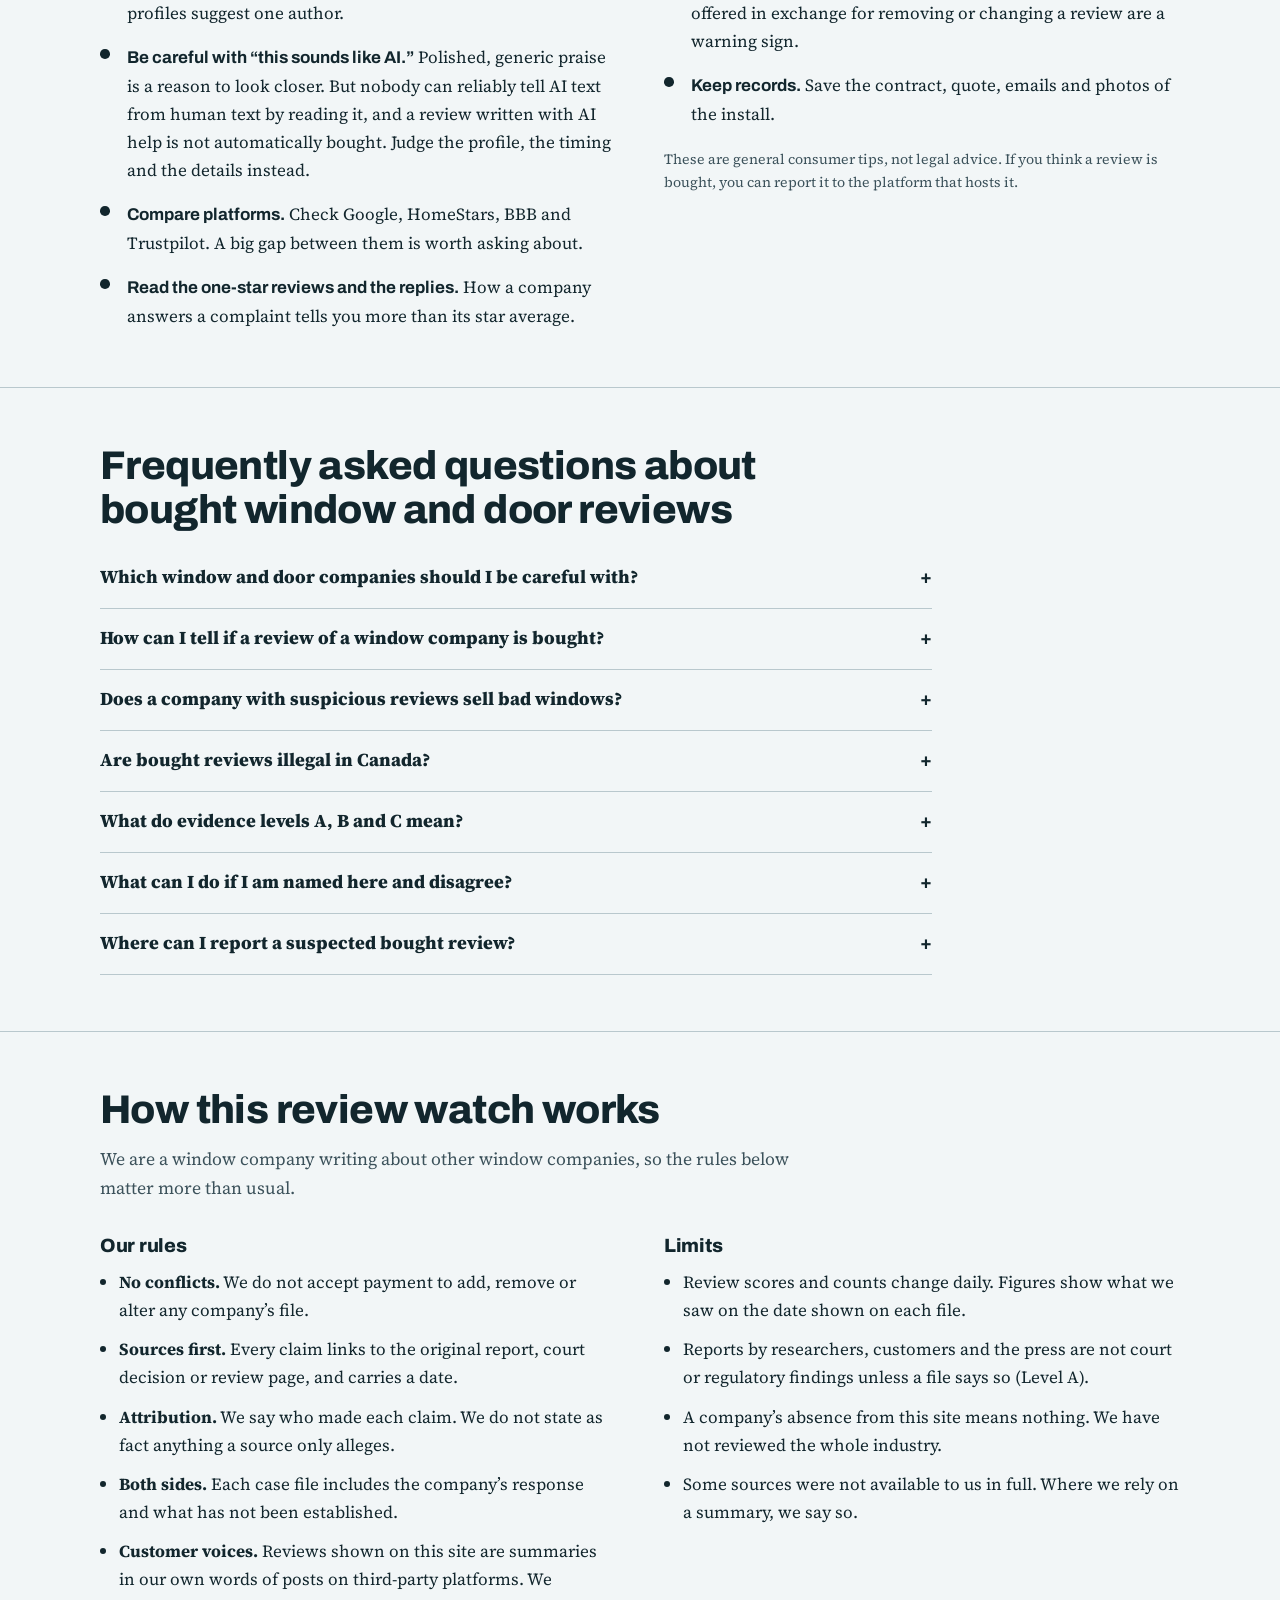
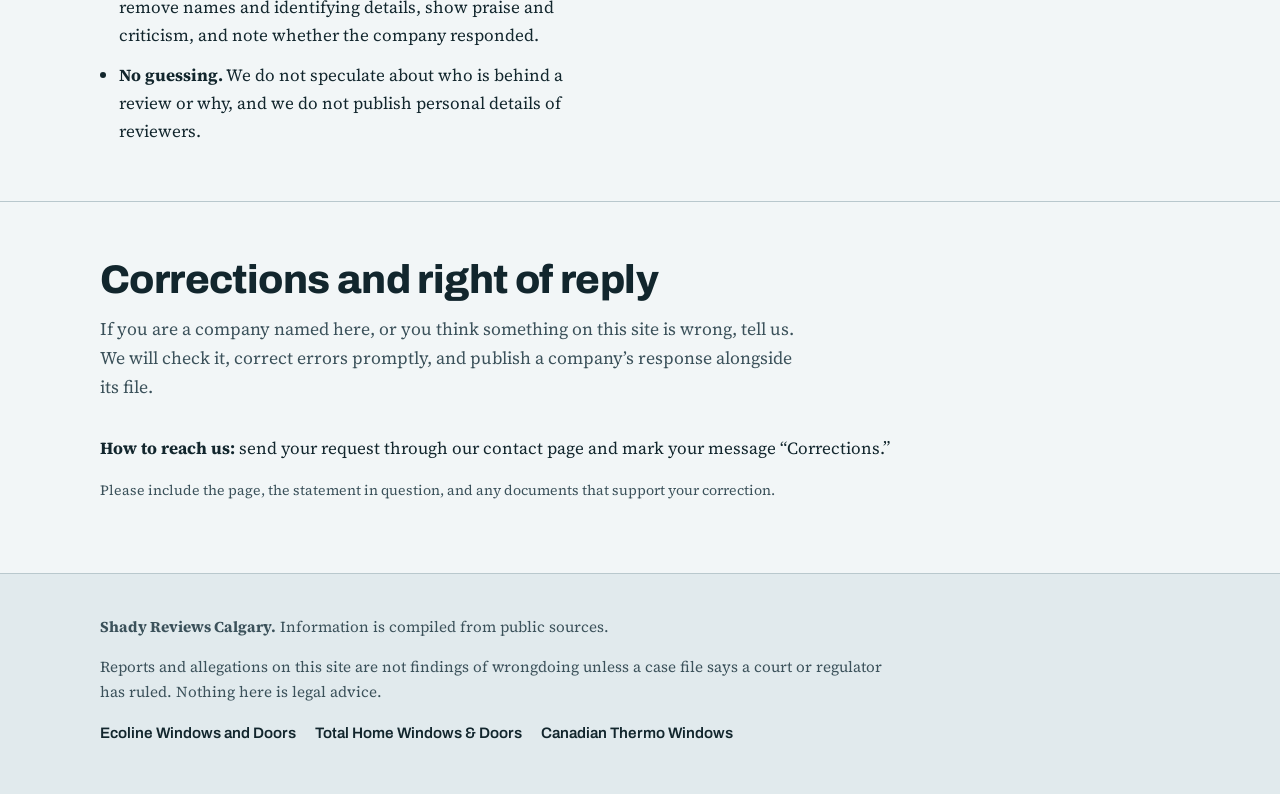
==== commit cc3d5690: "extract styles to external stylesheet" ====
--- a/index.html
+++ b/index.html
@@ -29,6 +29,7 @@
 <link rel="preconnect" href="https://fonts.googleapis.com">
 <link rel="preconnect" href="https://fonts.gstatic.com" crossorigin>
 <link href="https://fonts.googleapis.com/css2?family=Archivo:wght@600;700;800&family=Source+Serif+4:ital,opsz,wght@0,8..60,400;0,8..60,600;1,8..60,400&display=swap" rel="stylesheet">
+<link rel="stylesheet" href="assets/styles.css">
 <script type="application/ld+json">
 {
   "@context": "https://schema.org",
@@ -36,22 +37,6 @@
     {
       "@type": "Organization",
       "@id": "https://fakereviewscanada.ca/#publisher",
-      "name": "Shady Reviews Calgary",
-      "url": "https://fakereviewscanada.ca/",
-      "logo": {
-        "@type": "ImageObject",
-        "url": "https://fakereviewscanada.ca/logo.png",
-        "width": 512,
-        "height": 512
-      },
-      "areaServed": {
-        "@type": "City",
-        "name": "Calgary"
-      }
-    },
-    {
-      "@type": "Organization",
-      "@id": "https://fakereviewscanada.ca/#brand",
       "name": "Shady Reviews Calgary",
       "url": "https://fakereviewscanada.ca/",
       "logo": {
@@ -193,227 +178,6 @@
   ]
 }
 </script>
-<style>
-:root{
-  --frost:#F2F6F7;
-  --pane:#E1EAED;
-  --ink:#12262D;
-  --ink-2:#3B515A;
-  --rule:#B9C8CD;
-  --link:#0A5A78;
-  --flag:#B3261E;
-  --a:#1F5C4D; --a-bg:#DDEEE8;
-  --b:#6B4500; --b-bg:#F6E8C8;
-  --c:#8E2B1E; --c-bg:#F5DDD8;
-  --head:"Archivo","Helvetica Neue",Arial,sans-serif;
-  --body:"Source Serif 4",Georgia,"Times New Roman",serif;
-  --wrap:1120px;
-}
-*{box-sizing:border-box}
-html{scroll-behavior:smooth;scroll-padding-top:5rem}
-body{margin:0;background:var(--frost);color:var(--ink);font-family:var(--body);font-size:1.0625rem;line-height:1.65}
-a{color:var(--link);text-underline-offset:.18em}
-a:hover{color:var(--ink)}
-:focus-visible{outline:3px solid var(--link);outline-offset:3px}
-.skip{position:absolute;left:-999px;top:0;background:var(--ink);color:#fff;padding:.6rem 1rem;z-index:20}
-.skip:focus{left:0}
-.wrap{max-width:var(--wrap);margin:0 auto;padding:0 1.25rem}
-h1,h2,h3,h4{font-family:var(--head);line-height:1.12;margin:0;letter-spacing:-.015em}
-p{margin:0 0 1em}
-ul,ol{margin:0;padding:0}
-
-/* disclosure */
-.disclosure{background:var(--ink);color:#EAF1F3;font-family:var(--head);font-size:.875rem;font-weight:600;line-height:1.45}
-.disclosure .wrap{padding-top:.6rem;padding-bottom:.6rem}
-.disclosure p{margin:0}
-.disclosure a{color:#fff}
-
-/* header */
-.top{border-bottom:1px solid var(--rule);background:var(--frost);position:sticky;top:0;z-index:10}
-.top .wrap{display:flex;align-items:center;justify-content:space-between;gap:1rem;padding-top:.8rem;padding-bottom:.8rem;flex-wrap:wrap}
-.mark{font-family:var(--head);font-weight:800;font-size:1.25rem;letter-spacing:-.02em;color:var(--ink);text-decoration:none;line-height:1}
-.mark small{display:block;font-weight:600;font-size:.75rem;letter-spacing:0;color:var(--ink-2);margin-top:.25rem}
-nav ul{list-style:none;display:flex;gap:1.4rem;flex-wrap:wrap}
-nav a{font-family:var(--head);font-weight:600;font-size:.95rem;color:var(--ink);text-decoration:none;border-bottom:2px solid transparent;padding-bottom:.1rem}
-nav a:hover{border-color:var(--ink)}
-
-/* hero */
-.hero{padding:3.5rem 0 3rem}
-.hero .wrap{display:grid;grid-template-columns:1.1fr .9fr;gap:3.5rem;align-items:center}
-.hero h1{font-size:clamp(2.1rem,4.6vw,3.5rem);font-weight:800;letter-spacing:-.03em;margin-bottom:1rem}
-.hero .subhead{font-family:var(--head);font-weight:700;font-size:1.25rem;line-height:1.3;margin-bottom:1rem}
-.hero .lede{font-size:1.2rem;max-width:34rem;color:var(--ink-2)}
-.hero .cta{display:flex;gap:1rem;flex-wrap:wrap;margin-top:1.6rem}
-.btn{font-family:var(--head);font-weight:700;font-size:1rem;padding:.8rem 1.25rem;border:2px solid var(--ink);background:var(--ink);color:#fff;text-decoration:none;display:inline-block}
-.btn:hover{background:#fff;color:var(--ink)}
-.btn.alt{background:transparent;color:var(--ink)}
-.btn.alt:hover{background:var(--ink);color:#fff}
-
-/* annotated review (the one memorable element) */
-.frame{border:8px solid var(--ink);background:#fff;padding:1.2rem 1.2rem 1rem;position:relative}
-.tag{font-family:var(--head);font-weight:700;font-size:.8rem;color:var(--ink-2);margin-bottom:.9rem;display:block}
-.rev-head p{margin:0}
-.rev-head{display:flex;gap:.75rem;align-items:center;margin-bottom:.6rem}
-.avatar{width:2.5rem;height:2.5rem;border-radius:50%;background:var(--pane);display:grid;place-items:center;font-family:var(--head);font-weight:800;color:var(--ink-2)}
-.rev-name{font-family:var(--head);font-weight:700;line-height:1.2}
-.rev-sub{font-size:.85rem;color:var(--ink-2);line-height:1.2}
-.frame{margin:0}
-.stars{margin:0;color:#B87B00;letter-spacing:.1em;font-size:1.05rem}
-.rev-text{margin:.5rem 0 .6rem}
-.pin{display:inline-grid;place-items:center;width:1.35rem;height:1.35rem;border-radius:50%;background:var(--flag);color:#fff;font-family:var(--head);font-weight:800;font-size:.75rem;vertical-align:.1em;margin-left:.25rem;line-height:1}
-.legend{list-style:none;margin-top:1rem;padding-top:.9rem;border-top:1px solid var(--rule);font-size:.9rem;line-height:1.45;display:grid;gap:.45rem}
-.legend li{display:flex;gap:.55rem;align-items:flex-start}
-.legend .pin{flex:none;margin:.12rem 0 0}
-@media (prefers-reduced-motion:no-preference){
-  .pin{animation:drop .5s cubic-bezier(.2,.9,.3,1.4) both}
-  .pin.p1{animation-delay:.5s}.pin.p2{animation-delay:.9s}.pin.p3{animation-delay:1.3s}.pin.p4{animation-delay:1.7s}
-  @keyframes drop{from{transform:scale(0);opacity:0}to{transform:scale(1);opacity:1}}
-}
-
-/* sections */
-section{padding:3.5rem 0;border-top:1px solid var(--rule)}
-.sec-head{max-width:44rem;margin-bottom:2rem}
-.sec-head h2{font-size:clamp(1.75rem,3.4vw,2.5rem);font-weight:800;margin-bottom:.8rem}
-.sec-head p{color:var(--ink-2);font-size:1.1rem;margin:0}
-
-/* record */
-.record{list-style:none;display:grid;gap:0;max-width:52rem}
-.record li{display:grid;grid-template-columns:9.5rem 1fr;gap:1.5rem;padding:1.1rem 0;border-bottom:1px solid var(--rule)}
-.record li:first-child{border-top:1px solid var(--rule)}
-.record .when{font-family:var(--head);font-weight:700;line-height:1.3}
-.record .when span{display:block;font-weight:600;font-size:.85rem;color:var(--ink-2)}
-.record p{margin:0}
-
-/* levels key */
-.levels{display:grid;grid-template-columns:repeat(3,1fr);gap:1.25rem;margin-bottom:2.5rem}
-.level{padding:1rem 1.1rem;border-left:6px solid;background:#fff}
-.level h3{font-size:1.05rem;margin-bottom:.35rem}
-.level p{margin:0;font-size:.95rem;line-height:1.5}
-.level.a{border-color:var(--a)} .level.b{border-color:var(--b)} .level.c{border-color:var(--c)}
-p.badge{margin:0}
-.badge{display:inline-block;font-family:var(--head);font-weight:800;font-size:.85rem;padding:.25rem .6rem;line-height:1.2}
-.badge.a{background:var(--a-bg);color:var(--a)}
-.badge.b{background:var(--b-bg);color:var(--b)}
-.badge.c{background:var(--c-bg);color:var(--c)}
-
-/* case files */
-.case{background:#fff;border:1px solid var(--rule);margin-bottom:2.5rem}
-.case-head{padding:1.5rem 1.6rem 1.2rem;border-bottom:1px solid var(--rule);border-left:8px solid}
-.case.a .case-head{border-left-color:var(--a)}
-.case.b .case-head{border-left-color:var(--b)}
-.case.c .case-head{border-left-color:var(--c)}
-.case-head h3{font-size:clamp(1.5rem,3vw,2.1rem);font-weight:800;margin:.6rem 0 .3rem}
-.case-head .where{color:var(--ink-2);margin-bottom:.9rem;font-size:.98rem}
-.case-head .short{margin:0;max-width:46rem;font-size:1.1rem}
-.case-cols{display:grid;grid-template-columns:1.25fr 1fr 1fr;gap:0}
-.col{padding:1.4rem 1.6rem;border-right:1px solid var(--rule)}
-.col:last-child{border-right:0}
-.col h4{font-size:1rem;font-weight:800;margin-bottom:.8rem}
-.col ul{list-style:none;display:grid;gap:.8rem;font-size:.98rem;line-height:1.55}
-.col li{padding-left:1rem;position:relative}
-.col li::before{content:"";position:absolute;left:0;top:.7em;width:.4rem;height:2px;background:var(--ink-2)}
-.case-foot{display:grid;grid-template-columns:1fr 1fr;border-top:1px solid var(--rule);background:var(--frost)}
-.case-foot > div{padding:1.3rem 1.6rem}
-.case-foot > div + div{border-left:1px solid var(--rule)}
-.case-foot h4{font-size:.95rem;font-weight:800;margin-bottom:.7rem}
-dl.snap{margin:0;display:grid;grid-template-columns:7rem 1fr;gap:.45rem 1rem;font-size:.93rem;line-height:1.5}
-dl.snap dt{font-family:var(--head);font-weight:700;color:var(--ink-2)}
-dl.snap dd{margin:0}
-.src{list-style:none;display:grid;gap:.4rem;font-size:.93rem;line-height:1.45}
-.fine{font-size:.88rem;color:var(--ink-2)}
-
-/* guide */
-.guide{display:grid;grid-template-columns:1fr 1fr;gap:3rem}
-.guide h3{font-size:1.35rem;font-weight:800;margin-bottom:1rem}
-.checks{list-style:none;display:grid;gap:1rem}
-.checks li{padding-left:1.7rem;position:relative}
-.checks li::before{content:"";position:absolute;left:0;top:.35em;width:.6rem;height:.6rem;border-radius:50%;background:var(--ink)}
-.checks strong{font-family:var(--head)}
-
-/* method */
-.method{display:grid;grid-template-columns:1fr 1fr;gap:3rem}
-.method h3{font-size:1.2rem;font-weight:800;margin-bottom:.7rem}
-.method ul{display:grid;gap:.7rem;padding-left:1.2rem}
-
-/* customer voices */
-.voices{border-top:1px solid var(--rule);padding:1.5rem 1.6rem 1.2rem;background:#fff}
-.voices h4{font-size:1.05rem;font-weight:800;margin-bottom:.3rem}
-.voices .note{font-size:.9rem;color:var(--ink-2);margin-bottom:.5rem;max-width:52rem}
-.voices .stat{font-size:.95rem;margin-bottom:1.2rem;max-width:52rem}
-.voices-grid{display:grid;grid-template-columns:1fr 1fr;gap:2rem}
-.voices-grid h5{font-family:var(--head);font-size:.95rem;font-weight:800;margin:0 0 .8rem}
-.voice{border-left:4px solid var(--rule);padding:.05rem 0 .05rem .9rem;margin:0 0 1.1rem;font-size:.96rem;line-height:1.55}
-.voice.pos{border-left-color:var(--a)}
-.voice.neg{border-left-color:var(--c)}
-.voice.mix{border-left-color:var(--b)}
-.voice.none{border-left-color:var(--rule);color:var(--ink-2)}
-.voice p{margin:0}
-.voice .meta{display:block;font-family:var(--head);font-size:.8rem;font-weight:700;color:var(--ink-2);margin-top:.4rem}
-.voice .reply{display:block;font-size:.9rem;margin-top:.4rem;color:var(--ink-2)}
-@media (max-width:900px){.voices-grid{grid-template-columns:1fr;gap:.5rem}}
-
-/* no-response Google screenshots */
-.noresp{border-top:1px solid var(--rule);padding:1.5rem 1.6rem 1.8rem;background:var(--pane)}
-.noresp h4{font-size:1.05rem;font-weight:800;margin-bottom:.3rem}
-.noresp .note{font-size:.9rem;color:var(--ink-2);margin-bottom:1.2rem;max-width:52rem}
-.shots{display:grid;grid-template-columns:repeat(5,1fr);gap:.8rem}
-.shot{margin:0;border:1px solid var(--rule);border-radius:10px;background:#fff;overflow:hidden}
-.shot img{display:block;width:100%;height:auto}
-.shot figcaption{font-family:var(--head);font-size:.68rem;font-weight:700;color:var(--ink-2);padding:.5rem .6rem;border-top:1px solid var(--rule);line-height:1.4}
-.shot figcaption .tag{display:inline-block;font-size:.6rem;font-weight:800;color:var(--c);text-transform:uppercase;letter-spacing:.03em}
-.shot figcaption a{color:var(--ink);text-decoration:underline}
-.shot a.shot-link{display:block}
-@media (max-width:1100px){.shots{grid-template-columns:repeat(3,1fr)}}
-@media (max-width:700px){.shots{grid-template-columns:repeat(2,1fr)}}
-@media (max-width:460px){.shots{grid-template-columns:1fr}}
-
-footer{border-top:1px solid var(--rule);padding:2.5rem 0 3rem;font-size:.95rem;color:var(--ink-2);background:var(--pane)}
-footer p{max-width:50rem}
-
-@media (max-width:900px){
-  .hero .wrap{grid-template-columns:1fr;gap:2.5rem}
-  .levels{grid-template-columns:1fr}
-  .case-cols{grid-template-columns:1fr}
-  .col{border-right:0;border-bottom:1px solid var(--rule)}
-  .col:last-child{border-bottom:0}
-  .case-foot{grid-template-columns:1fr}
-  .case-foot > div + div{border-left:0;border-top:1px solid var(--rule)}
-  .guide,.method{grid-template-columns:1fr;gap:2rem}
-  .record li{grid-template-columns:1fr;gap:.3rem}
-  .top{position:static}
-}
-@media (max-width:520px){
-  dl.snap{grid-template-columns:1fr;gap:.1rem}
-  dl.snap dd{margin-bottom:.6rem}
-}
-
-/* sources, tags, table, faq */
-.stated-tag{display:inline-block;font-family:var(--head);font-size:.72rem;font-weight:700;line-height:1.2;padding:.1rem .4rem;margin-left:.3rem;border:1px solid var(--rule);color:var(--ink-2);background:var(--frost);white-space:nowrap}
-details.sources summary{cursor:pointer;font-family:var(--head);font-weight:800;font-size:.95rem;margin-bottom:.7rem}
-details.sources[open] summary{margin-bottom:.7rem}
-.table-wrap{overflow-x:auto;border:1px solid var(--rule);background:#fff}
-table{width:100%;border-collapse:collapse;font-size:.95rem;line-height:1.5;min-width:46rem}
-caption{text-align:left;padding:.9rem 1rem;font-size:.9rem;color:var(--ink-2);caption-side:top}
-th,td{padding:.8rem 1rem;text-align:left;vertical-align:top;border-top:1px solid var(--rule)}
-thead th{font-family:var(--head);font-weight:800;background:var(--pane);border-top:0}
-tbody th{font-family:var(--head);font-weight:700}
-td .badge{display:block;width:max-content;margin-bottom:.4rem}
-.faq{max-width:52rem}
-.faq h3{font-size:1.15rem;font-weight:800;margin:1.6rem 0 .5rem}
-.faq h3:first-child{margin-top:0}
-.faq-answer p{margin:0}
-.faq details{border-bottom:1px solid var(--rule);padding:1.1rem 0}
-.faq details:first-child{padding-top:0}
-.faq summary{cursor:pointer;font-size:1.15rem;font-weight:800;line-height:1.35;list-style:none}
-.faq summary::-webkit-details-marker{display:none}
-.faq summary::after{content:"+";float:right;font-family:var(--head);font-weight:800;margin-left:1rem}
-.faq details[open] summary::after{content:"\2212"}
-.faq details[open] summary{margin-bottom:.6rem}
-@media (prefers-reduced-motion:reduce){
-  *,*::before,*::after{animation:none!important;transition:none!important}
-  html{scroll-behavior:auto}
-}
-</style>
 </head>
 <body>
 <a class="skip" href="#main-content">Skip to main content</a>
@@ -426,7 +190,7 @@
 
 <header class="top">
   <div class="wrap">
-    <a class="mark" href="#main-content">Shady Reviews Calgary<small>Windows &amp; doors, made for every Calgary home</small></a>
+    <a class="mark" href="/">Shady Reviews Calgary<small>Windows &amp; doors, made for every Calgary home</small></a>
     <nav aria-label="Primary">
       <ul>
         <li><a href="#method">How it works</a></li>
@@ -550,7 +314,7 @@
         <div class="col">
           <h4>What has been reported</h4>
           <ul>
-            <li><a href="https://www.bbb.org/ca/ab/calgary/profile/windows/ecoline-windows-calgary-0017-61444/complaints" target="_blank" rel="noopener"></a>BBB complaint pages</a> for branches in <a href="https://www.bbb.org/ca/on/nepean/profile/windows/ecoline-windows-ottawa-0117-71548/complaints" target="_blank" rel="noopener">Ottawa</a>, <a href="https://www.bbb.org/ca/ab/calgary/profile/windows/ecoline-windows-calgary-0017-61444/complaints" target="_blank" rel="noopener">Calgary</a>, <a href="https://www.bbb.org/ca/ns/dartmouth/profile/window-installation/ecoline-windows-and-doors-halifax-0087-90573/complaints" target="_blank" rel="noopener">Halifax</a>, <a href="https://www.bbb.org/ca/ab/edmonton/profile/replacement-windows/ecoline-windows-edmonton-0017-153825/complaints" target="_blank" rel="noopener">Edmonton</a> and <a href="https://www.bbb.org/ca/mb/winnipeg/profile/window-door-installation/ecoline-windows-0057-31034/complaints" target="_blank" rel="noopener">Winnipeg</a> describe installation quality, measurement errors and disagreements over contract terms.</li>
+            <li><a href="https://www.bbb.org/ca/ab/calgary/profile/windows/ecoline-windows-calgary-0017-61444/complaints" target="_blank" rel="noopener">BBB complaint pages</a> for branches in <a href="https://www.bbb.org/ca/on/nepean/profile/windows/ecoline-windows-ottawa-0117-71548/complaints" target="_blank" rel="noopener">Ottawa</a>, <a href="https://www.bbb.org/ca/ab/calgary/profile/windows/ecoline-windows-calgary-0017-61444/complaints" target="_blank" rel="noopener">Calgary</a>, <a href="https://www.bbb.org/ca/ns/dartmouth/profile/window-installation/ecoline-windows-and-doors-halifax-0087-90573/complaints" target="_blank" rel="noopener">Halifax</a>, <a href="https://www.bbb.org/ca/ab/edmonton/profile/replacement-windows/ecoline-windows-edmonton-0017-153825/complaints" target="_blank" rel="noopener">Edmonton</a> and <a href="https://www.bbb.org/ca/mb/winnipeg/profile/window-door-installation/ecoline-windows-0057-31034/complaints" target="_blank" rel="noopener">Winnipeg</a> describe installation quality, measurement errors and disagreements over contract terms.</li>
             <li>On <a href="https://trustedpros.ca/company/ecoline-windows-vancouver" target="_blank" rel="noopener">TrustedPros</a>, a Vancouver-area customer says a project coordinator offered a $50 gift card in connection with a negative review. This is one customer’s claim.</li>
             <li>A <a href="https://www.reddit.com/r/BuyCanadian/comments/wbeux7/wanted_ecoline_customers_with_unresolved_issues/" target="_blank" rel="noopener">Reddit thread</a>, started by a customer looking for others with unresolved problems, says some customers were offered money to take reviews down and that a lawyer’s letter tied warranty coverage to removing reviews. The posts are anonymous and we have not seen documents.</li>
             <li>Several commenters in <a href="https://www.reddit.com/r/BuyCanadian/comments/wbeux7/wanted_ecoline_customers_with_unresolved_issues/" target="_blank" rel="noopener">that thread</a> say the company wanted full payment before installation, and some Calgary customers say the warranty they were sold differs from the terms they later received.</li>
@@ -1000,6 +764,13 @@
   <div class="wrap">
     <p><strong>Shady Reviews Calgary.</strong> Information is compiled from public sources.</p>
     <p>Reports and allegations on this site are not findings of wrongdoing unless a case file says a court or regulator has ruled. Nothing here is legal advice.</p>
+    <nav aria-label="Case files">
+      <ul>
+        <li><a href="#ecoline">Ecoline Windows and Doors</a></li>
+        <li><a href="#total-home">Total Home Windows &amp; Doors</a></li>
+        <li><a href="#canadian-thermo">Canadian Thermo Windows</a></li>
+      </ul>
+    </nav>
   </div>
 </footer>
 </body>
--- a/assets/styles.css
+++ b/assets/styles.css
@@ -0,0 +1,231 @@
+:root{
+  --frost:#F2F6F7;
+  --pane:#E1EAED;
+  --ink:#12262D;
+  --ink-2:#3B515A;
+  --rule:#B9C8CD;
+  --link:#0A5A78;
+  --flag:#B3261E;
+  --a:#1F5C4D; --a-bg:#DDEEE8;
+  --b:#6B4500; --b-bg:#F6E8C8;
+  --c:#8E2B1E; --c-bg:#F5DDD8;
+  --head:"Archivo","Helvetica Neue",Arial,sans-serif;
+  --body:"Source Serif 4",Georgia,"Times New Roman",serif;
+  --wrap:1120px;
+}
+*{box-sizing:border-box}
+html{scroll-behavior:smooth;scroll-padding-top:5rem}
+body{margin:0;background:var(--frost);color:var(--ink);font-family:var(--body);font-size:1.0625rem;line-height:1.65}
+a{color:var(--link);text-underline-offset:.18em}
+a:hover{color:var(--ink)}
+:focus-visible{outline:3px solid var(--link);outline-offset:3px}
+.skip{position:absolute;left:-999px;top:0;background:var(--ink);color:#fff;padding:.6rem 1rem;z-index:20}
+.skip:focus{left:0}
+.wrap{max-width:var(--wrap);margin:0 auto;padding:0 1.25rem}
+h1,h2,h3,h4{font-family:var(--head);line-height:1.12;margin:0;letter-spacing:-.015em}
+p{margin:0 0 1em}
+ul,ol{margin:0;padding:0}
+
+/* disclosure */
+.disclosure{background:var(--ink);color:#EAF1F3;font-family:var(--head);font-size:.875rem;font-weight:600;line-height:1.45}
+.disclosure .wrap{padding-top:.6rem;padding-bottom:.6rem}
+.disclosure p{margin:0}
+.disclosure a{color:#fff}
+
+/* header */
+.top{border-bottom:1px solid var(--rule);background:var(--frost);position:sticky;top:0;z-index:10}
+.top .wrap{display:flex;align-items:center;justify-content:space-between;gap:1rem;padding-top:.8rem;padding-bottom:.8rem;flex-wrap:wrap}
+.mark{font-family:var(--head);font-weight:800;font-size:1.25rem;letter-spacing:-.02em;color:var(--ink);text-decoration:none;line-height:1}
+.mark small{display:block;font-weight:600;font-size:.75rem;letter-spacing:0;color:var(--ink-2);margin-top:.25rem}
+nav ul{list-style:none;display:flex;gap:1.4rem;flex-wrap:wrap}
+nav a{font-family:var(--head);font-weight:600;font-size:.95rem;color:var(--ink);text-decoration:none;border-bottom:2px solid transparent;padding-bottom:.1rem}
+nav a:hover{border-color:var(--ink)}
+
+/* breadcrumb */
+.crumbs{border-bottom:1px solid var(--rule);background:#fff;font-family:var(--head);font-size:.85rem;font-weight:600}
+.crumbs .wrap{padding-top:.7rem;padding-bottom:.7rem}
+.crumbs ol{list-style:none;display:flex;flex-wrap:wrap;gap:.5rem;align-items:center}
+.crumbs li{display:flex;align-items:center;gap:.5rem;color:var(--ink-2)}
+.crumbs li+li::before{content:"/";color:var(--rule)}
+.crumbs a{color:var(--link);text-decoration:none}
+
+/* hero */
+.hero{padding:3.5rem 0 3rem}
+.hero .wrap{display:grid;grid-template-columns:1.1fr .9fr;gap:3.5rem;align-items:center}
+.hero h1{font-size:clamp(2.1rem,4.6vw,3.5rem);font-weight:800;letter-spacing:-.03em;margin-bottom:1rem}
+.hero .subhead{font-family:var(--head);font-weight:700;font-size:1.25rem;line-height:1.3;margin-bottom:1rem}
+.hero .lede{font-size:1.2rem;max-width:34rem;color:var(--ink-2)}
+.hero .cta{display:flex;gap:1rem;flex-wrap:wrap;margin-top:1.6rem}
+.btn{font-family:var(--head);font-weight:700;font-size:1rem;padding:.8rem 1.25rem;border:2px solid var(--ink);background:var(--ink);color:#fff;text-decoration:none;display:inline-block}
+.btn:hover{background:#fff;color:var(--ink)}
+.btn.alt{background:transparent;color:var(--ink)}
+.btn.alt:hover{background:var(--ink);color:#fff}
+
+/* annotated review (the one memorable element) */
+.frame{border:8px solid var(--ink);background:#fff;padding:1.2rem 1.2rem 1rem;position:relative}
+.tag{font-family:var(--head);font-weight:700;font-size:.8rem;color:var(--ink-2);margin-bottom:.9rem;display:block}
+.rev-head p{margin:0}
+.rev-head{display:flex;gap:.75rem;align-items:center;margin-bottom:.6rem}
+.avatar{width:2.5rem;height:2.5rem;border-radius:50%;background:var(--pane);display:grid;place-items:center;font-family:var(--head);font-weight:800;color:var(--ink-2)}
+.rev-name{font-family:var(--head);font-weight:700;line-height:1.2}
+.rev-sub{font-size:.85rem;color:var(--ink-2);line-height:1.2}
+.frame{margin:0}
+.stars{margin:0;color:#B87B00;letter-spacing:.1em;font-size:1.05rem}
+.rev-text{margin:.5rem 0 .6rem}
+.pin{display:inline-grid;place-items:center;width:1.35rem;height:1.35rem;border-radius:50%;background:var(--flag);color:#fff;font-family:var(--head);font-weight:800;font-size:.75rem;vertical-align:.1em;margin-left:.25rem;line-height:1}
+.legend{list-style:none;margin-top:1rem;padding-top:.9rem;border-top:1px solid var(--rule);font-size:.9rem;line-height:1.45;display:grid;gap:.45rem}
+.legend li{display:flex;gap:.55rem;align-items:flex-start}
+.legend .pin{flex:none;margin:.12rem 0 0}
+@media (prefers-reduced-motion:no-preference){
+  .pin{animation:drop .5s cubic-bezier(.2,.9,.3,1.4) both}
+  .pin.p1{animation-delay:.5s}.pin.p2{animation-delay:.9s}.pin.p3{animation-delay:1.3s}.pin.p4{animation-delay:1.7s}
+  @keyframes drop{from{transform:scale(0);opacity:0}to{transform:scale(1);opacity:1}}
+}
+
+/* sections */
+section{padding:3.5rem 0;border-top:1px solid var(--rule)}
+.sec-head{max-width:44rem;margin-bottom:2rem}
+.sec-head h2{font-size:clamp(1.75rem,3.4vw,2.5rem);font-weight:800;margin-bottom:.8rem}
+.sec-head p{color:var(--ink-2);font-size:1.1rem;margin:0}
+
+/* record */
+.record{list-style:none;display:grid;gap:0;max-width:52rem}
+.record li{display:grid;grid-template-columns:9.5rem 1fr;gap:1.5rem;padding:1.1rem 0;border-bottom:1px solid var(--rule)}
+.record li:first-child{border-top:1px solid var(--rule)}
+.record .when{font-family:var(--head);font-weight:700;line-height:1.3}
+.record .when span{display:block;font-weight:600;font-size:.85rem;color:var(--ink-2)}
+.record p{margin:0}
+
+/* levels key */
+.levels{display:grid;grid-template-columns:repeat(3,1fr);gap:1.25rem;margin-bottom:2.5rem}
+.level{padding:1rem 1.1rem;border-left:6px solid;background:#fff}
+.level h3{font-size:1.05rem;margin-bottom:.35rem}
+.level p{margin:0;font-size:.95rem;line-height:1.5}
+.level.a{border-color:var(--a)} .level.b{border-color:var(--b)} .level.c{border-color:var(--c)}
+p.badge{margin:0}
+.badge{display:inline-block;font-family:var(--head);font-weight:800;font-size:.85rem;padding:.25rem .6rem;line-height:1.2}
+.badge.a{background:var(--a-bg);color:var(--a)}
+.badge.b{background:var(--b-bg);color:var(--b)}
+.badge.c{background:var(--c-bg);color:var(--c)}
+
+/* case files */
+.case{background:#fff;border:1px solid var(--rule);margin-bottom:2.5rem}
+.case-head{padding:1.5rem 1.6rem 1.2rem;border-bottom:1px solid var(--rule);border-left:8px solid}
+.case.a .case-head{border-left-color:var(--a)}
+.case.b .case-head{border-left-color:var(--b)}
+.case.c .case-head{border-left-color:var(--c)}
+.case-head h3{font-size:clamp(1.5rem,3vw,2.1rem);font-weight:800;margin:.6rem 0 .3rem}
+.case-head .where{color:var(--ink-2);margin-bottom:.9rem;font-size:.98rem}
+.case-head .short{margin:0;max-width:46rem;font-size:1.1rem}
+.case-cols{display:grid;grid-template-columns:1.25fr 1fr 1fr;gap:0}
+.col{padding:1.4rem 1.6rem;border-right:1px solid var(--rule)}
+.col:last-child{border-right:0}
+.col h4{font-size:1rem;font-weight:800;margin-bottom:.8rem}
+.col ul{list-style:none;display:grid;gap:.8rem;font-size:.98rem;line-height:1.55}
+.col li{padding-left:1rem;position:relative}
+.col li::before{content:"";position:absolute;left:0;top:.7em;width:.4rem;height:2px;background:var(--ink-2)}
+.case-foot{display:grid;grid-template-columns:1fr 1fr;border-top:1px solid var(--rule);background:var(--frost)}
+.case-foot > div{padding:1.3rem 1.6rem}
+.case-foot > div + div{border-left:1px solid var(--rule)}
+.case-foot h4{font-size:.95rem;font-weight:800;margin-bottom:.7rem}
+dl.snap{margin:0;display:grid;grid-template-columns:7rem 1fr;gap:.45rem 1rem;font-size:.93rem;line-height:1.5}
+dl.snap dt{font-family:var(--head);font-weight:700;color:var(--ink-2)}
+dl.snap dd{margin:0}
+.src{list-style:none;display:grid;gap:.4rem;font-size:.93rem;line-height:1.45}
+.fine{font-size:.88rem;color:var(--ink-2)}
+
+/* guide */
+.guide{display:grid;grid-template-columns:1fr 1fr;gap:3rem}
+.guide h3{font-size:1.35rem;font-weight:800;margin-bottom:1rem}
+.checks{list-style:none;display:grid;gap:1rem}
+.checks li{padding-left:1.7rem;position:relative}
+.checks li::before{content:"";position:absolute;left:0;top:.35em;width:.6rem;height:.6rem;border-radius:50%;background:var(--ink)}
+.checks strong{font-family:var(--head)}
+
+/* method */
+.method{display:grid;grid-template-columns:1fr 1fr;gap:3rem}
+.method h3{font-size:1.2rem;font-weight:800;margin-bottom:.7rem}
+.method ul{display:grid;gap:.7rem;padding-left:1.2rem}
+
+/* customer voices */
+.voices{border-top:1px solid var(--rule);padding:1.5rem 1.6rem 1.2rem;background:#fff}
+.voices h4{font-size:1.05rem;font-weight:800;margin-bottom:.3rem}
+.voices .note{font-size:.9rem;color:var(--ink-2);margin-bottom:.5rem;max-width:52rem}
+.voices .stat{font-size:.95rem;margin-bottom:1.2rem;max-width:52rem}
+.voices-grid{display:grid;grid-template-columns:1fr 1fr;gap:2rem}
+.voices-grid h5{font-family:var(--head);font-size:.95rem;font-weight:800;margin:0 0 .8rem}
+.voice{border-left:4px solid var(--rule);padding:.05rem 0 .05rem .9rem;margin:0 0 1.1rem;font-size:.96rem;line-height:1.55}
+.voice.pos{border-left-color:var(--a)}
+.voice.neg{border-left-color:var(--c)}
+.voice.mix{border-left-color:var(--b)}
+.voice.none{border-left-color:var(--rule);color:var(--ink-2)}
+.voice p{margin:0}
+.voice .meta{display:block;font-family:var(--head);font-size:.8rem;font-weight:700;color:var(--ink-2);margin-top:.4rem}
+.voice .reply{display:block;font-size:.9rem;margin-top:.4rem;color:var(--ink-2)}
+@media (max-width:900px){.voices-grid{grid-template-columns:1fr;gap:.5rem}}
+
+/* no-response Google screenshots */
+.noresp{border-top:1px solid var(--rule);padding:1.5rem 1.6rem 1.8rem;background:var(--pane)}
+.noresp h4{font-size:1.05rem;font-weight:800;margin-bottom:.3rem}
+.noresp .note{font-size:.9rem;color:var(--ink-2);margin-bottom:1.2rem;max-width:52rem}
+.shots{display:grid;grid-template-columns:repeat(5,1fr);gap:.8rem}
+.shot{margin:0;border:1px solid var(--rule);border-radius:10px;background:#fff;overflow:hidden}
+.shot img{display:block;width:100%;height:auto}
+.shot figcaption{font-family:var(--head);font-size:.68rem;font-weight:700;color:var(--ink-2);padding:.5rem .6rem;border-top:1px solid var(--rule);line-height:1.4}
+.shot figcaption .tag{display:inline-block;font-size:.6rem;font-weight:800;color:var(--c);text-transform:uppercase;letter-spacing:.03em}
+.shot figcaption a{color:var(--ink);text-decoration:underline}
+.shot a.shot-link{display:block}
+@media (max-width:1100px){.shots{grid-template-columns:repeat(3,1fr)}}
+@media (max-width:700px){.shots{grid-template-columns:repeat(2,1fr)}}
+@media (max-width:460px){.shots{grid-template-columns:1fr}}
+
+footer{border-top:1px solid var(--rule);padding:2.5rem 0 3rem;font-size:.95rem;color:var(--ink-2);background:var(--pane)}
+footer p{max-width:50rem}
+footer nav{margin-top:1rem}
+footer nav ul{list-style:none;display:flex;flex-wrap:wrap;gap:1.2rem}
+footer nav a{font-family:var(--head);font-weight:600;color:var(--ink)}
+
+@media (max-width:900px){
+  .hero .wrap{grid-template-columns:1fr;gap:2.5rem}
+  .levels{grid-template-columns:1fr}
+  .case-cols{grid-template-columns:1fr}
+  .col{border-right:0;border-bottom:1px solid var(--rule)}
+  .col:last-child{border-bottom:0}
+  .case-foot{grid-template-columns:1fr}
+  .case-foot > div + div{border-left:0;border-top:1px solid var(--rule)}
+  .guide,.method{grid-template-columns:1fr;gap:2rem}
+  .record li{grid-template-columns:1fr;gap:.3rem}
+  .top{position:static}
+}
+@media (max-width:520px){
+  dl.snap{grid-template-columns:1fr;gap:.1rem}
+  dl.snap dd{margin-bottom:.6rem}
+}
+
+/* sources, tags, table, faq */
+.stated-tag{display:inline-block;font-family:var(--head);font-size:.72rem;font-weight:700;line-height:1.2;padding:.1rem .4rem;margin-left:.3rem;border:1px solid var(--rule);color:var(--ink-2);background:var(--frost);white-space:nowrap}
+details.sources summary{cursor:pointer;font-family:var(--head);font-weight:800;font-size:.95rem;margin-bottom:.7rem}
+details.sources[open] summary{margin-bottom:.7rem}
+.table-wrap{overflow-x:auto;border:1px solid var(--rule);background:#fff}
+table{width:100%;border-collapse:collapse;font-size:.95rem;line-height:1.5;min-width:46rem}
+caption{text-align:left;padding:.9rem 1rem;font-size:.9rem;color:var(--ink-2);caption-side:top}
+th,td{padding:.8rem 1rem;text-align:left;vertical-align:top;border-top:1px solid var(--rule)}
+thead th{font-family:var(--head);font-weight:800;background:var(--pane);border-top:0}
+tbody th{font-family:var(--head);font-weight:700}
+td .badge{display:block;width:max-content;margin-bottom:.4rem}
+.faq{max-width:52rem}
+.faq h3{font-size:1.15rem;font-weight:800;margin:1.6rem 0 .5rem}
+.faq h3:first-child{margin-top:0}
+.faq-answer p{margin:0 0 .8rem}
+.faq-answer p:last-child{margin:0}
+.faq details{border-bottom:1px solid var(--rule);padding:1.1rem 0}
+.faq details:first-child{padding-top:0}
+.faq summary{cursor:pointer;font-size:1.15rem;font-weight:800;line-height:1.35;list-style:none}
+.faq summary::-webkit-details-marker{display:none}
+.faq summary::after{content:"+";float:right;font-family:var(--head);font-weight:800;margin-left:1rem}
+.faq details[open] summary::after{content:"\2212"}
+.faq details[open] summary{margin-bottom:.6rem}
+@media (prefers-reduced-motion:reduce){
+  *,*::before,*::after{animation:none!important;transition:none!important}
+  html{scroll-behavior:auto}
+}
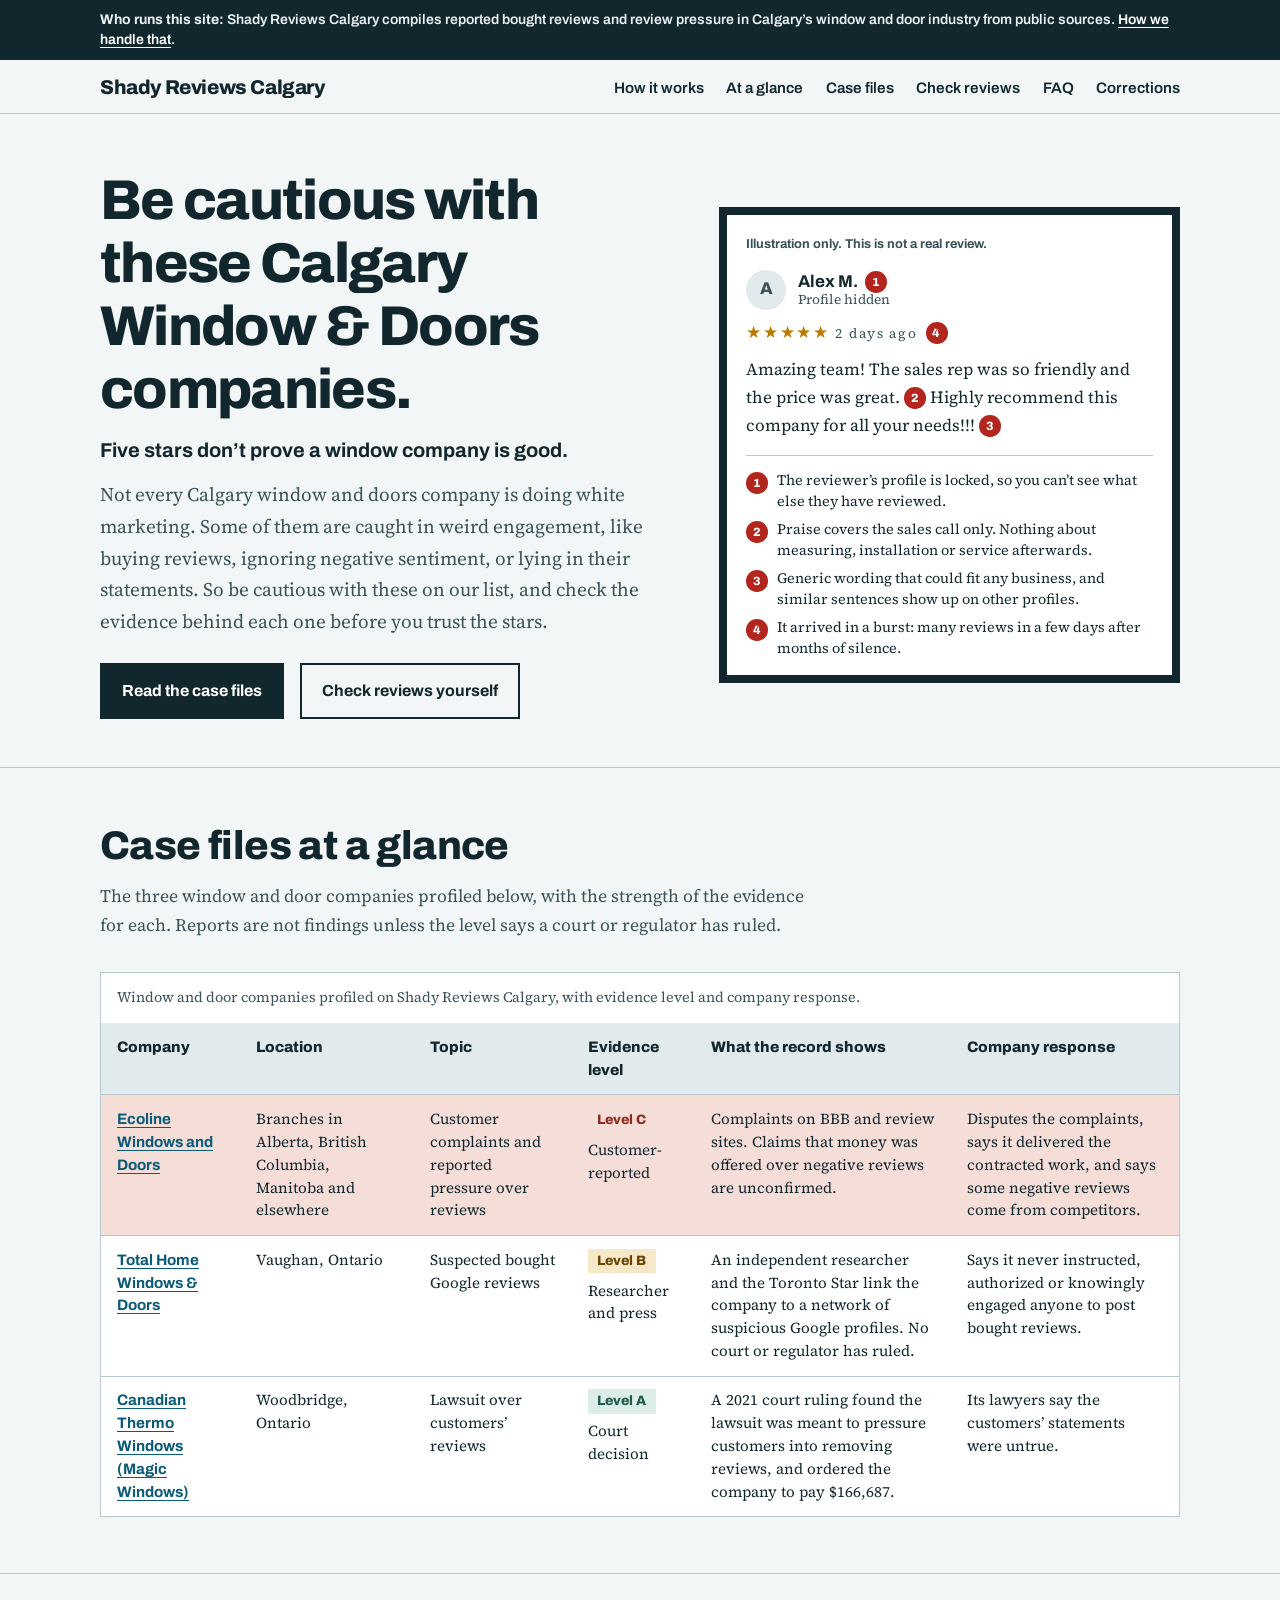
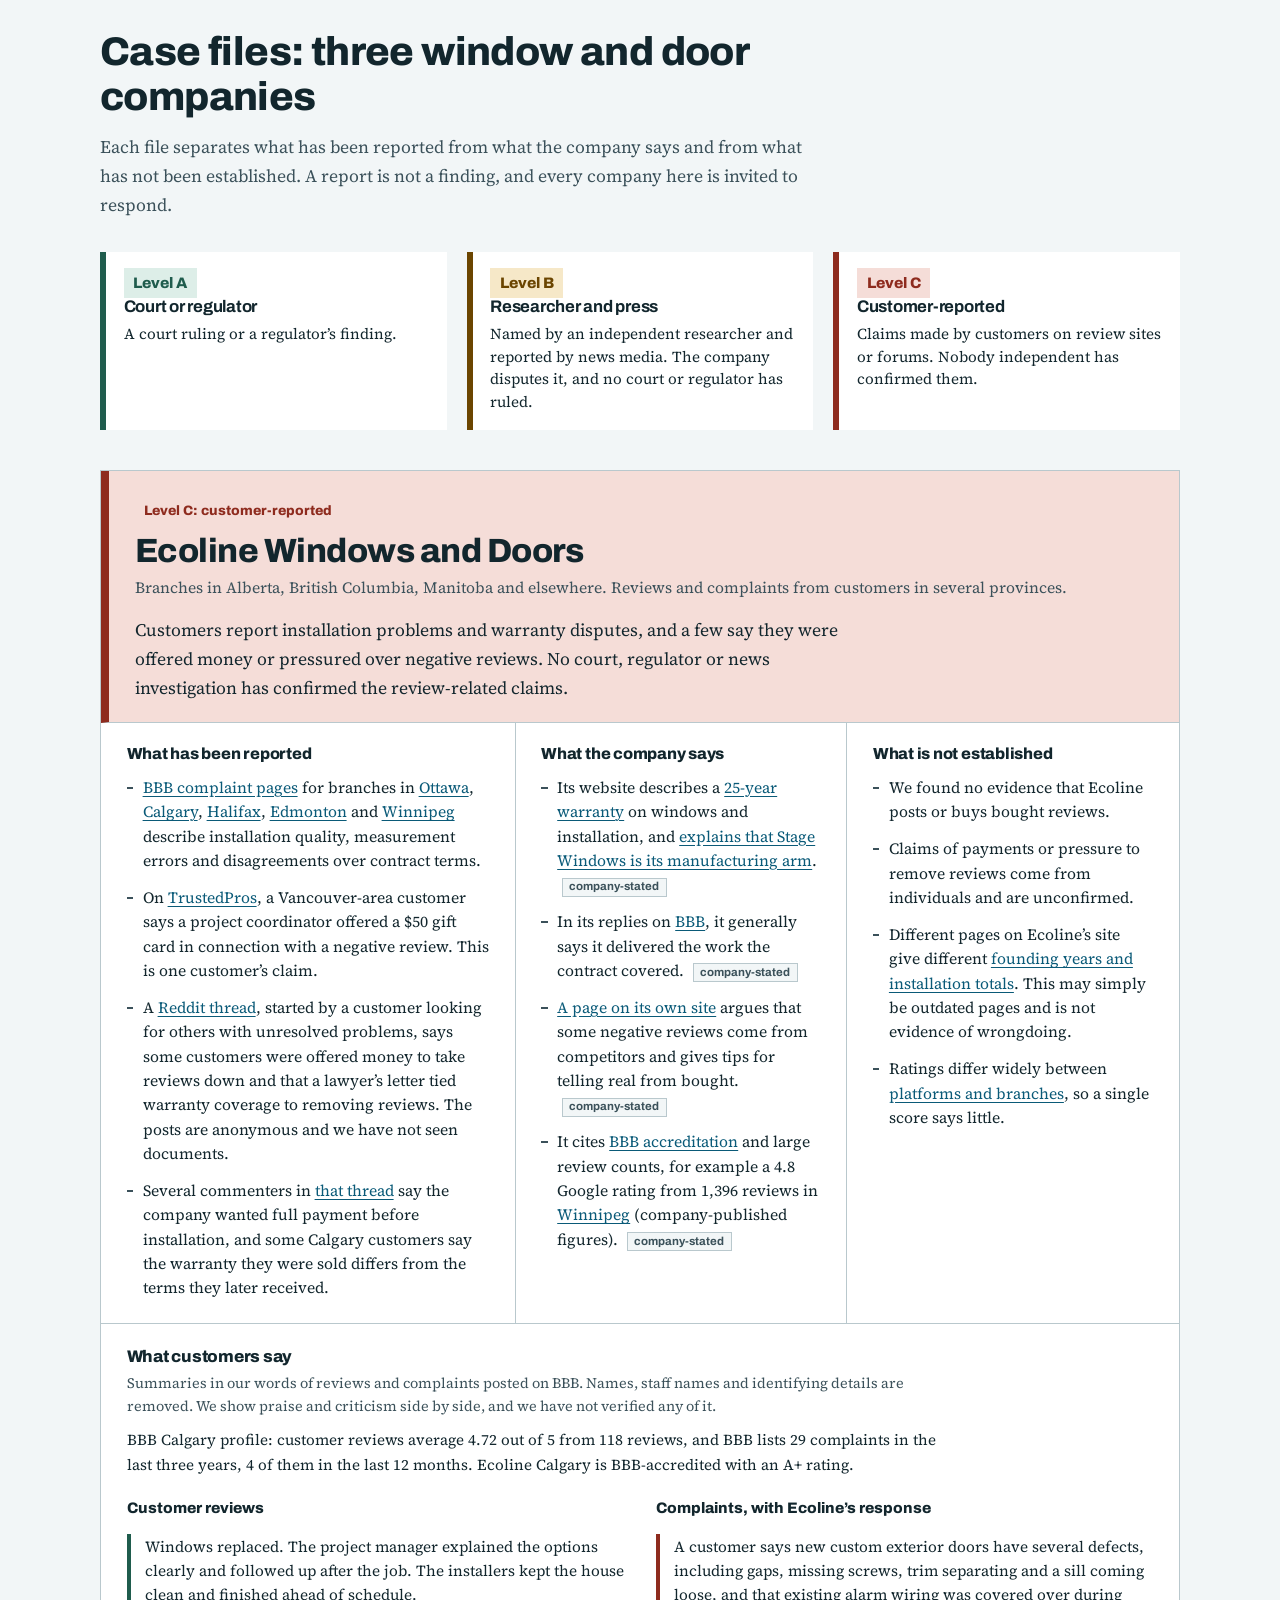
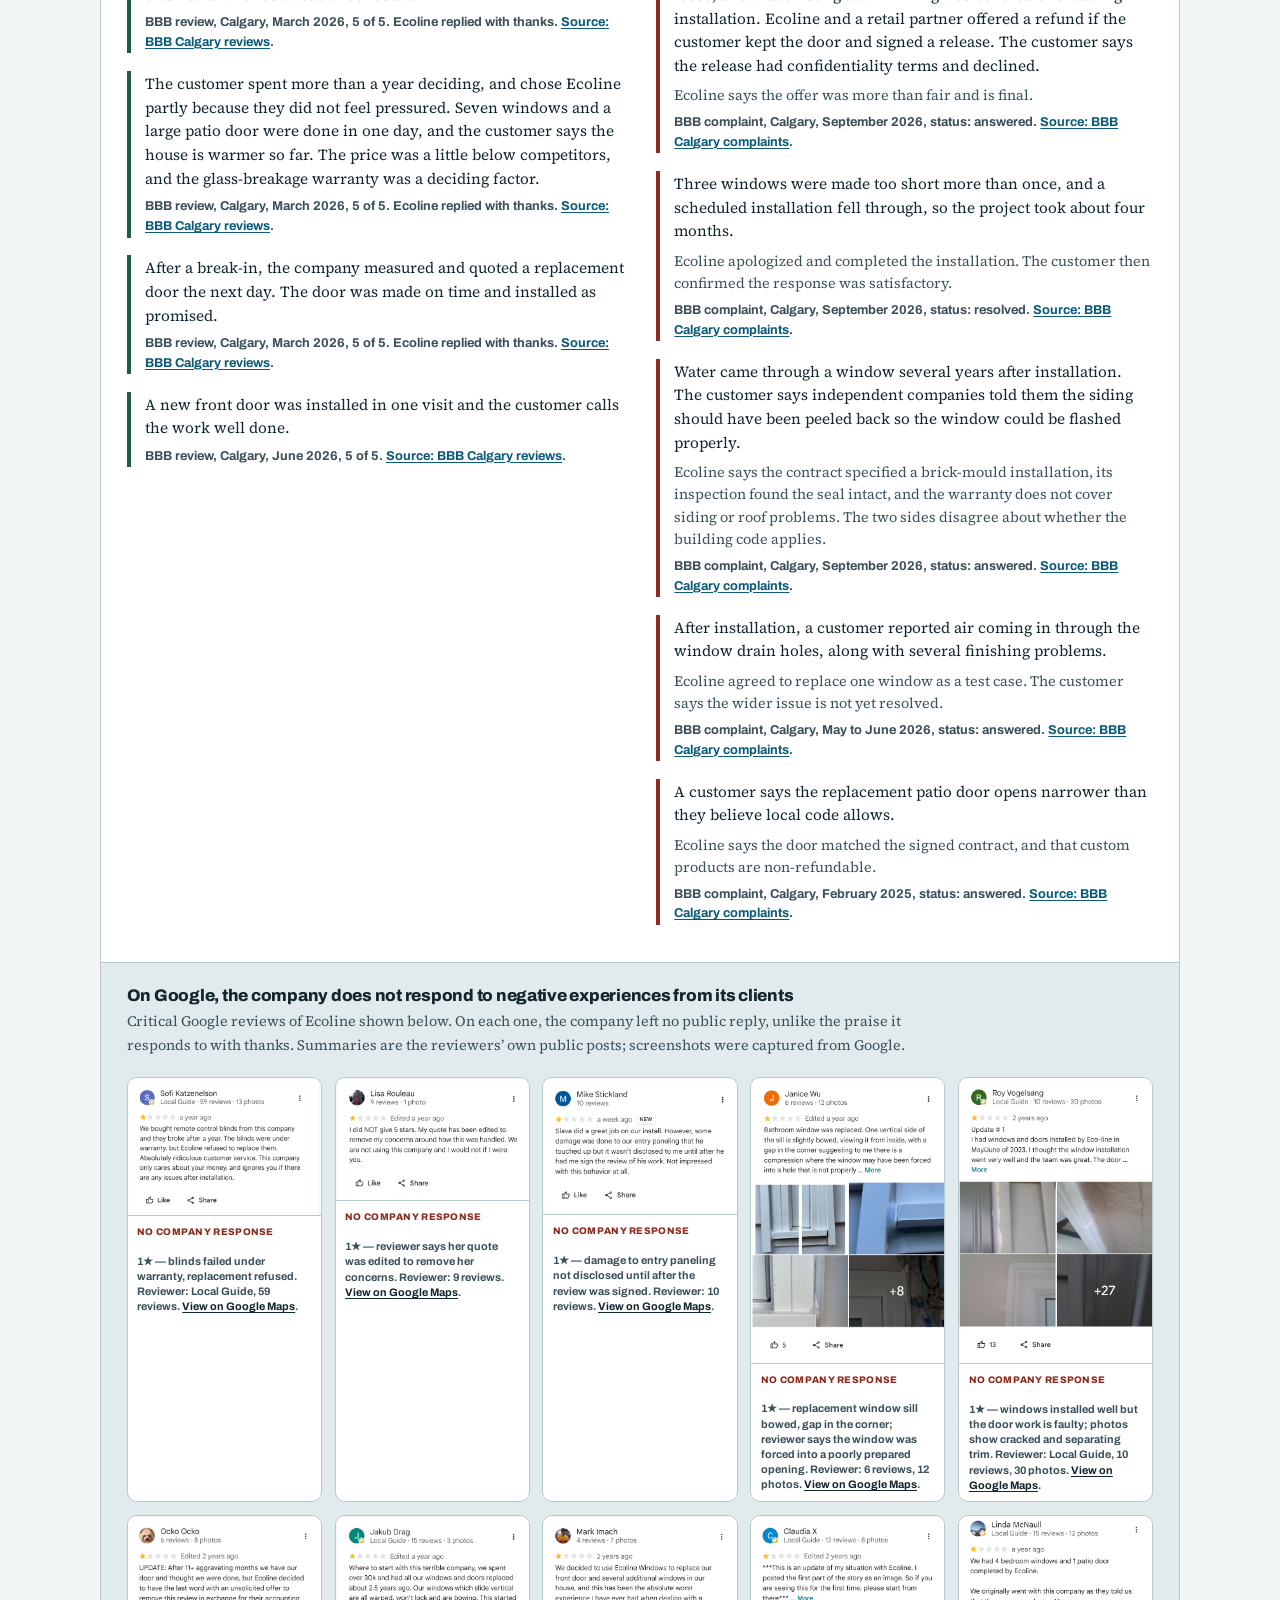
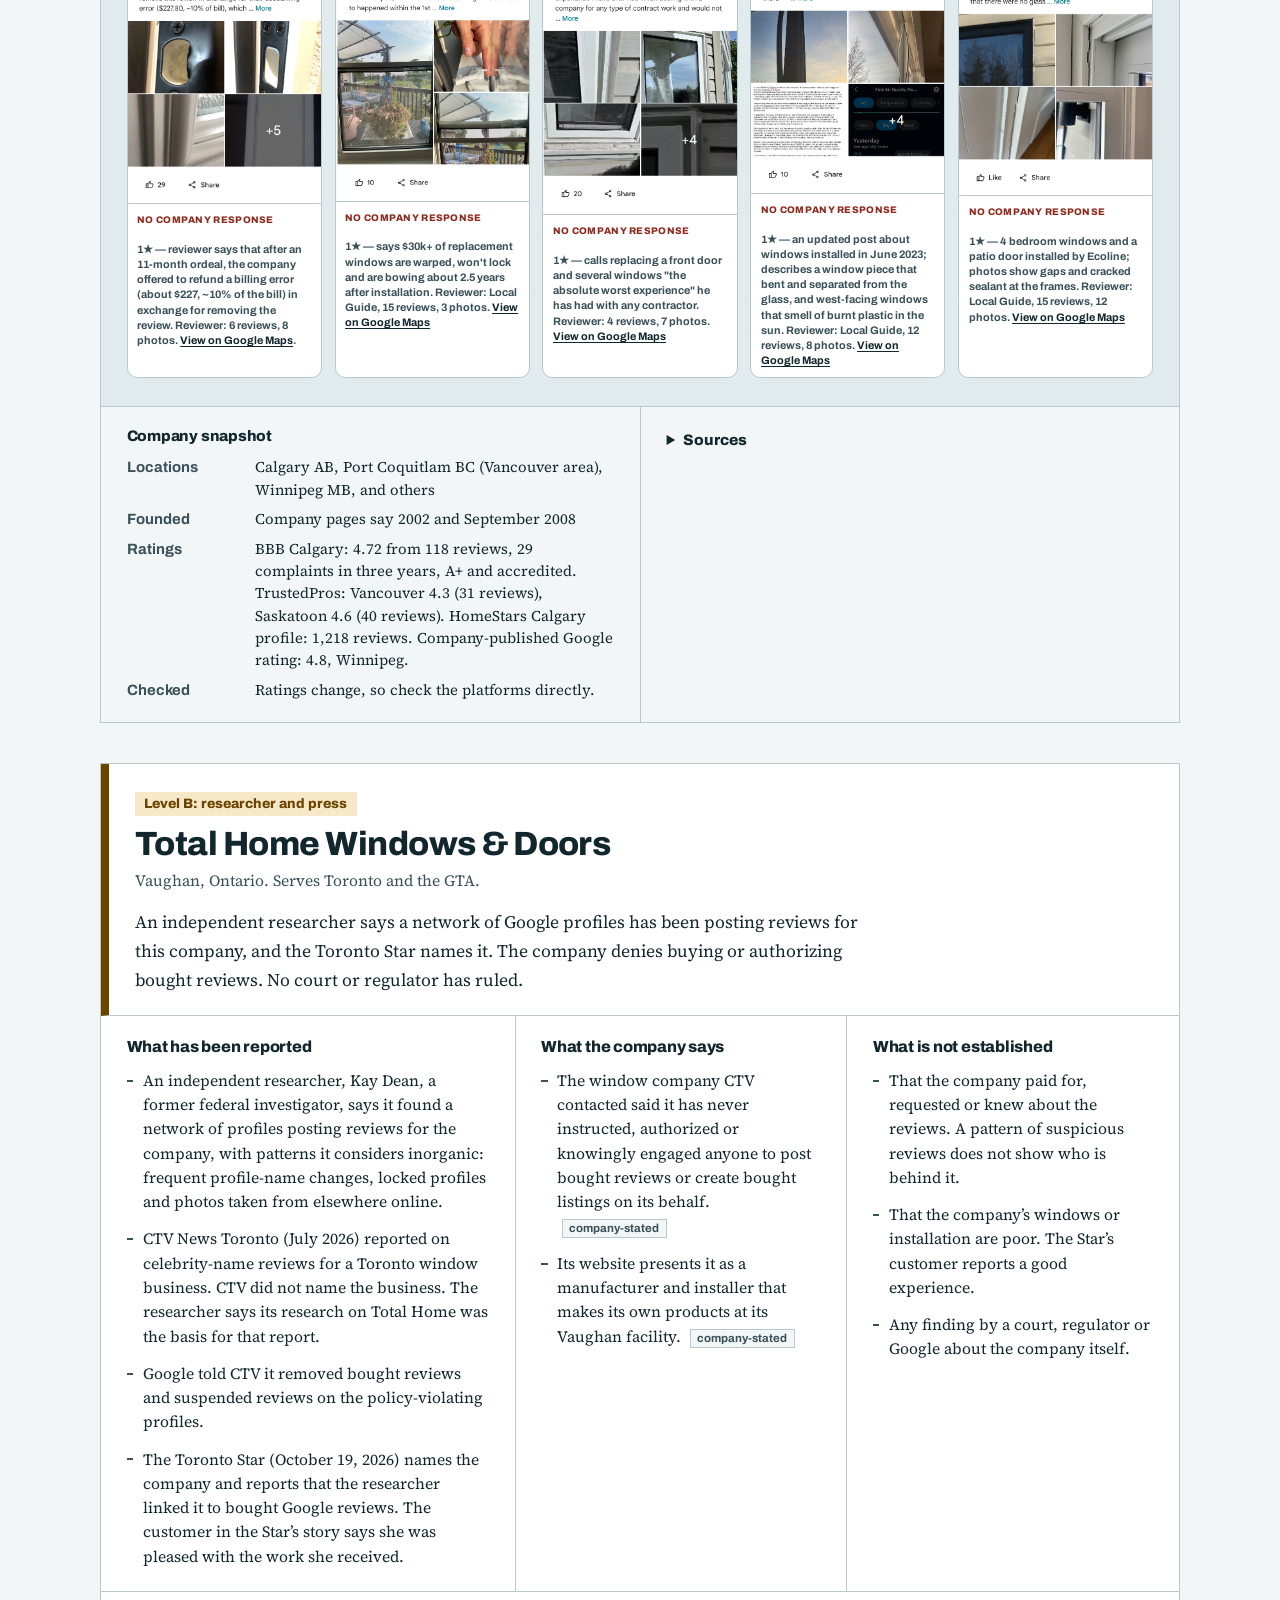
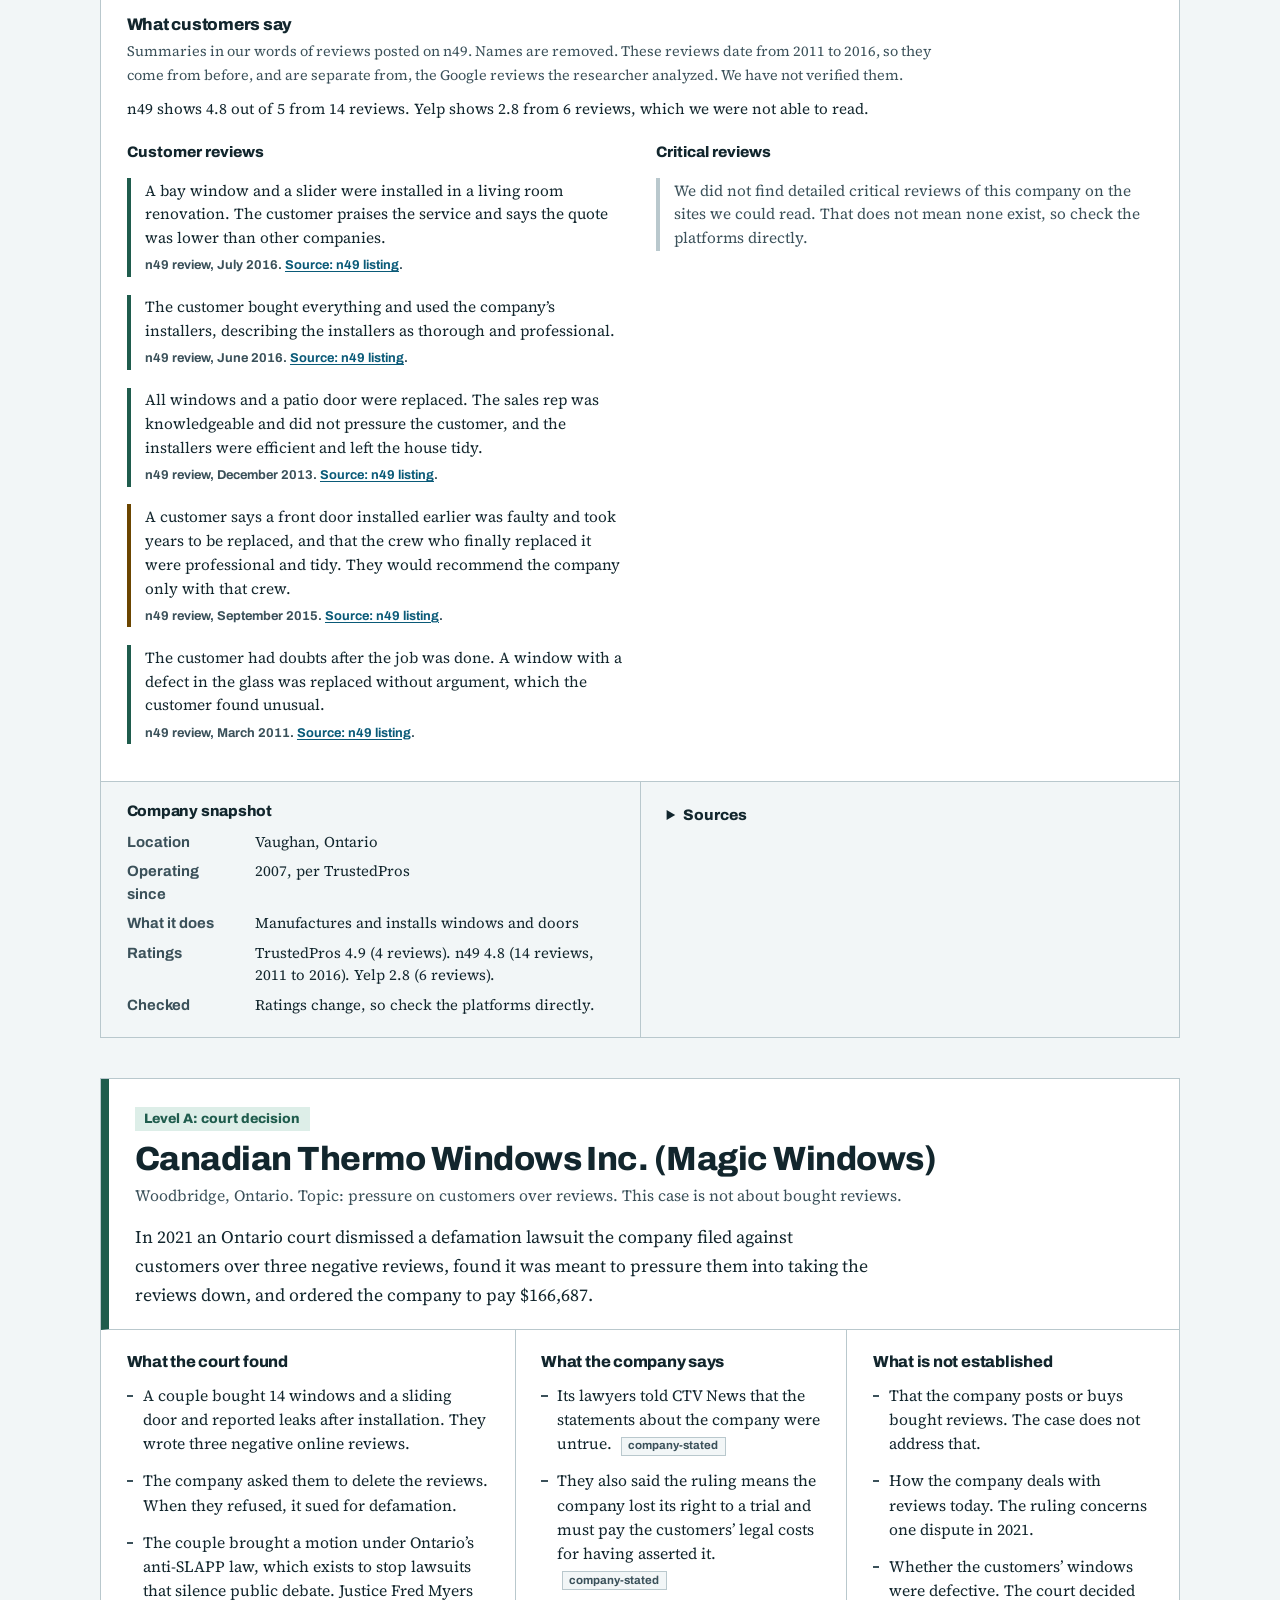
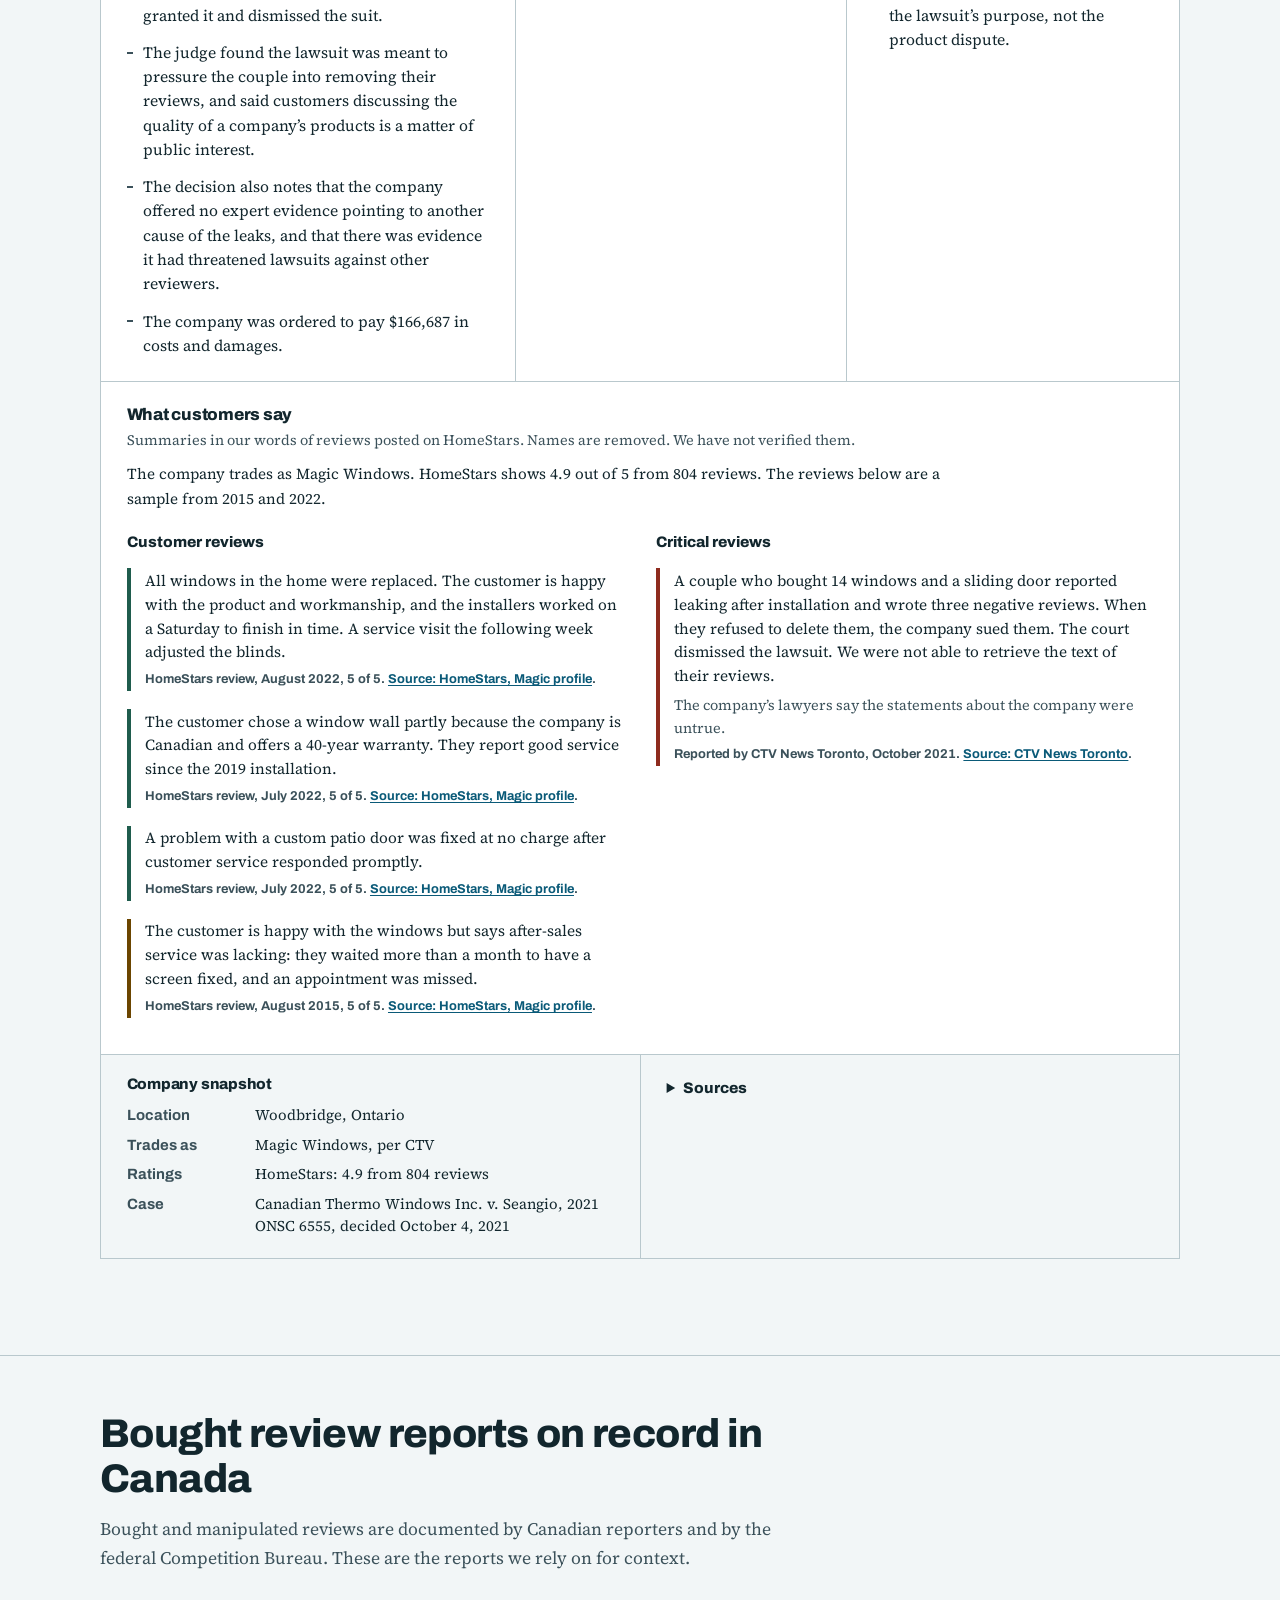
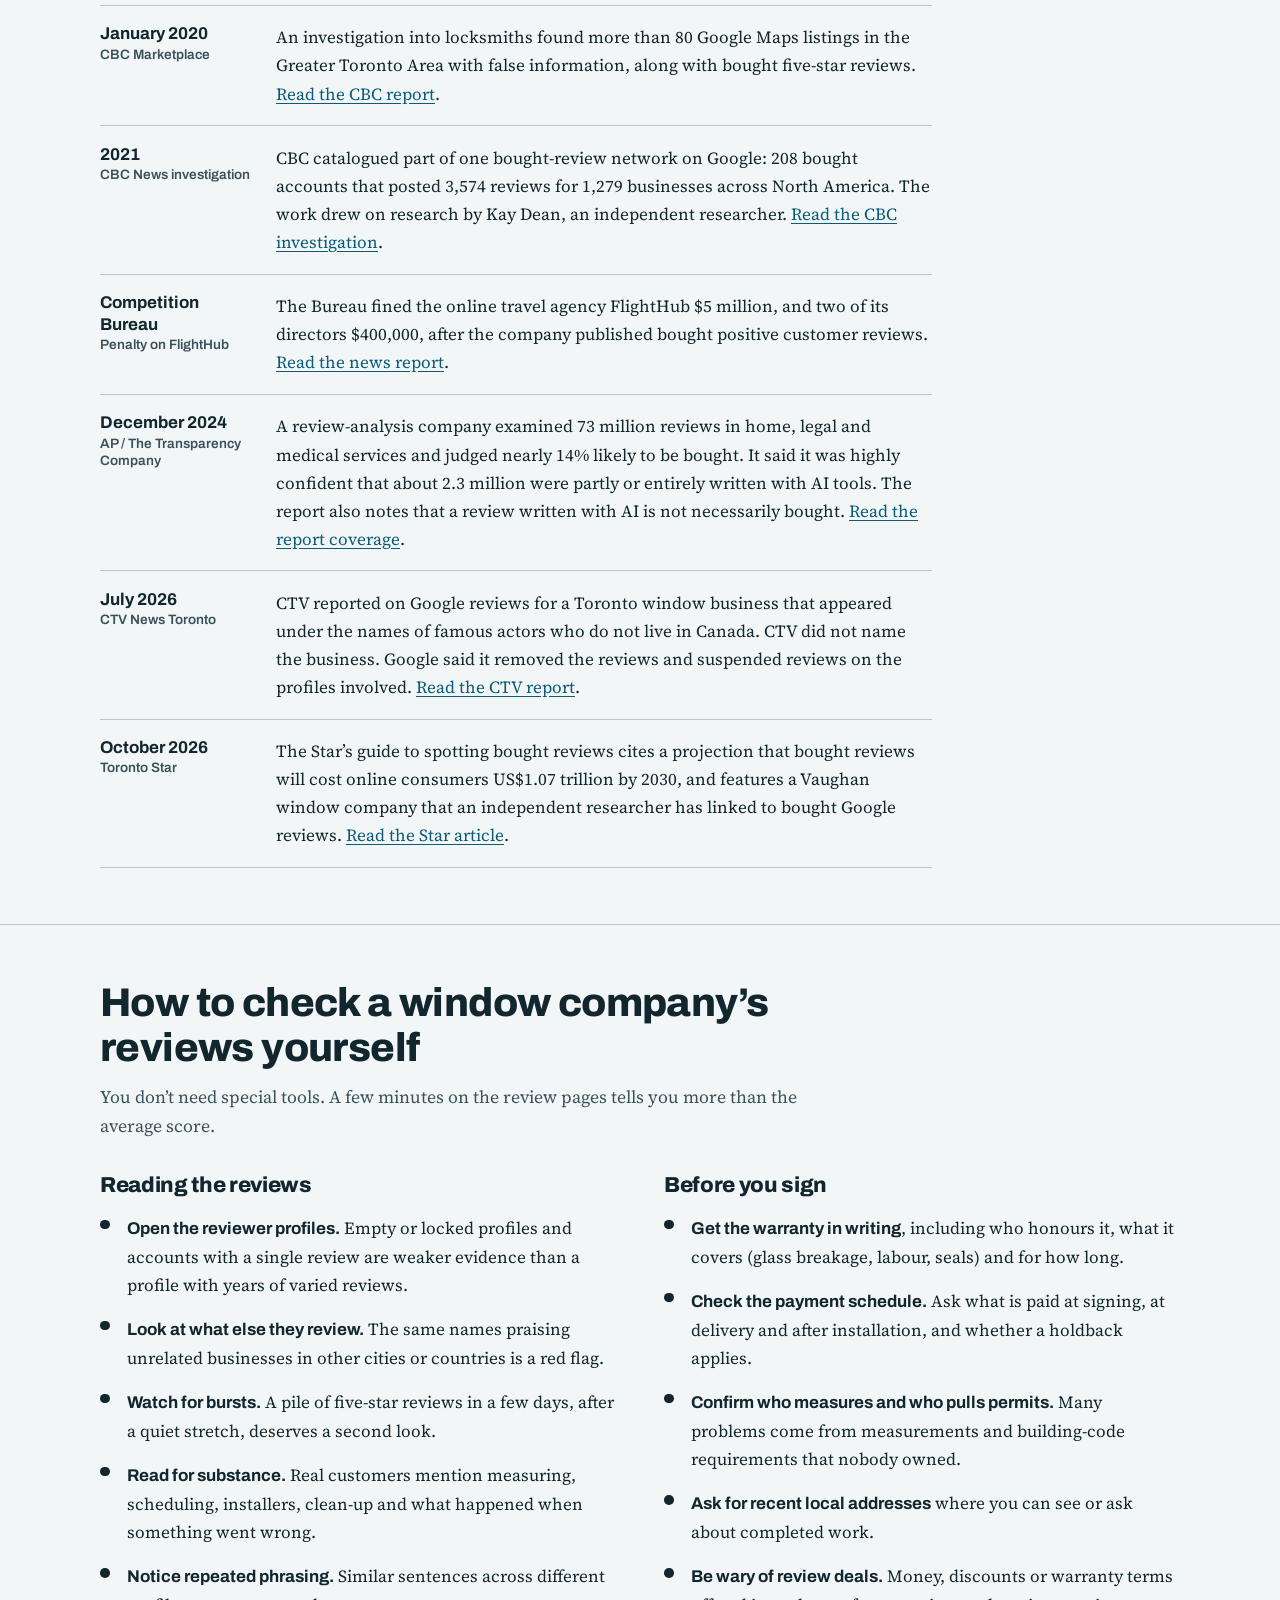
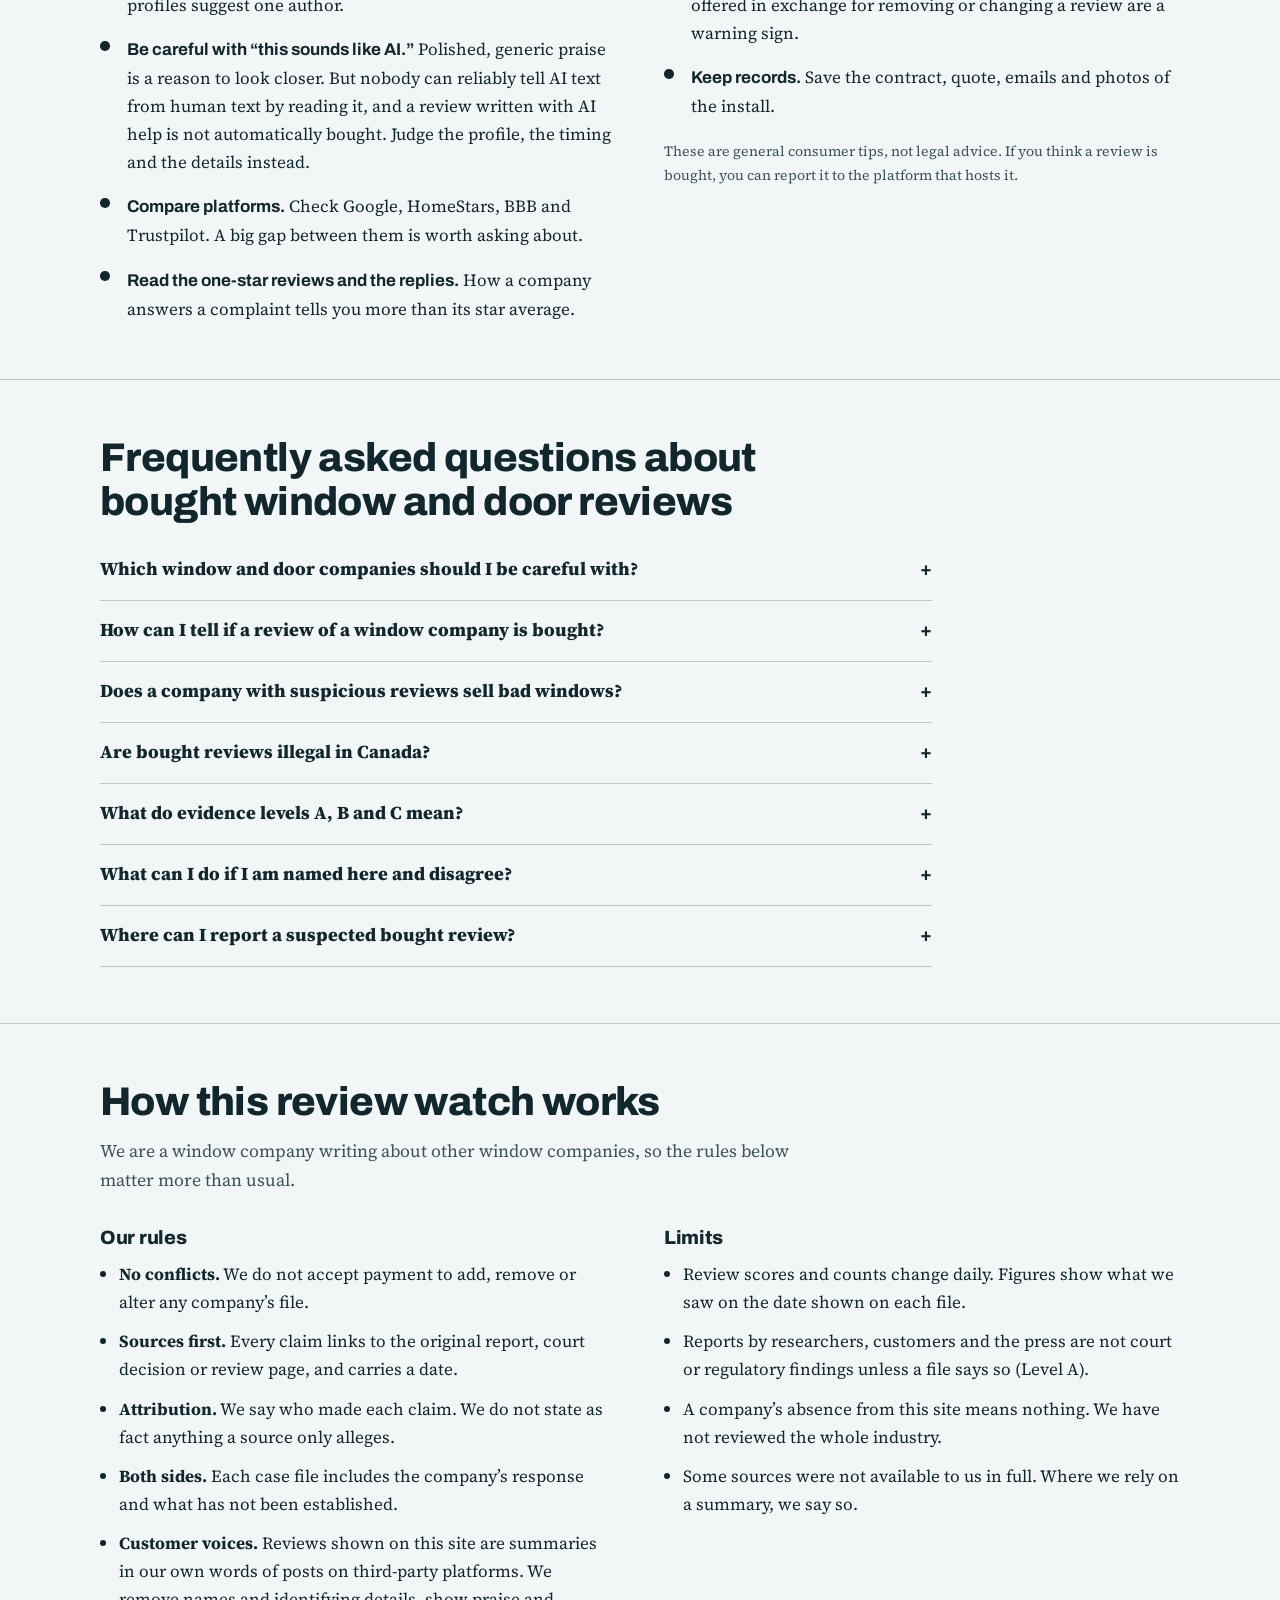
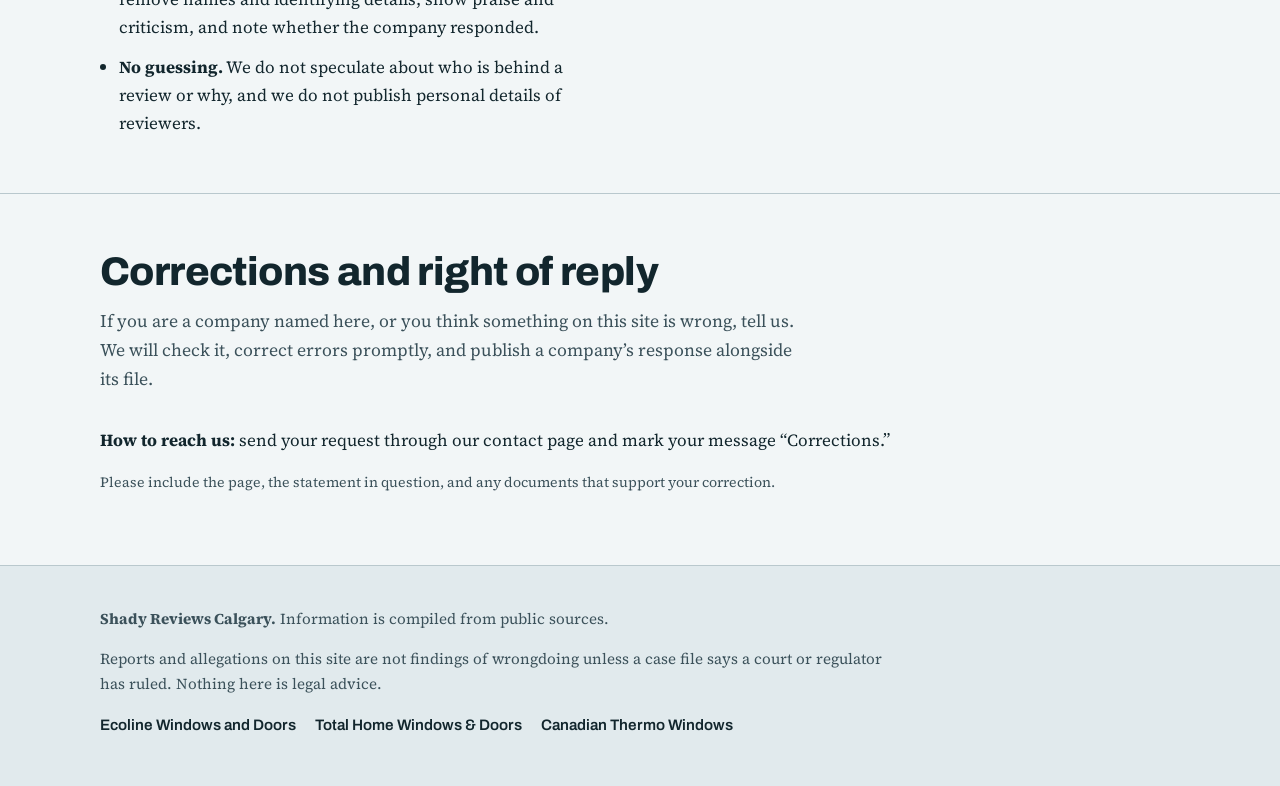
==== commit 786e34cc: "fix(index.html): Remove tagline from site header - Remove descriptive tagline "Windows & doors, made" ====
--- a/index.html
+++ b/index.html
@@ -190,7 +190,7 @@
 
 <header class="top">
   <div class="wrap">
-    <a class="mark" href="/">Shady Reviews Calgary<small>Windows &amp; doors, made for every Calgary home</small></a>
+    <a class="mark" href="/">Shady Reviews Calgary</a>
     <nav aria-label="Primary">
       <ul>
         <li><a href="#method">How it works</a></li>
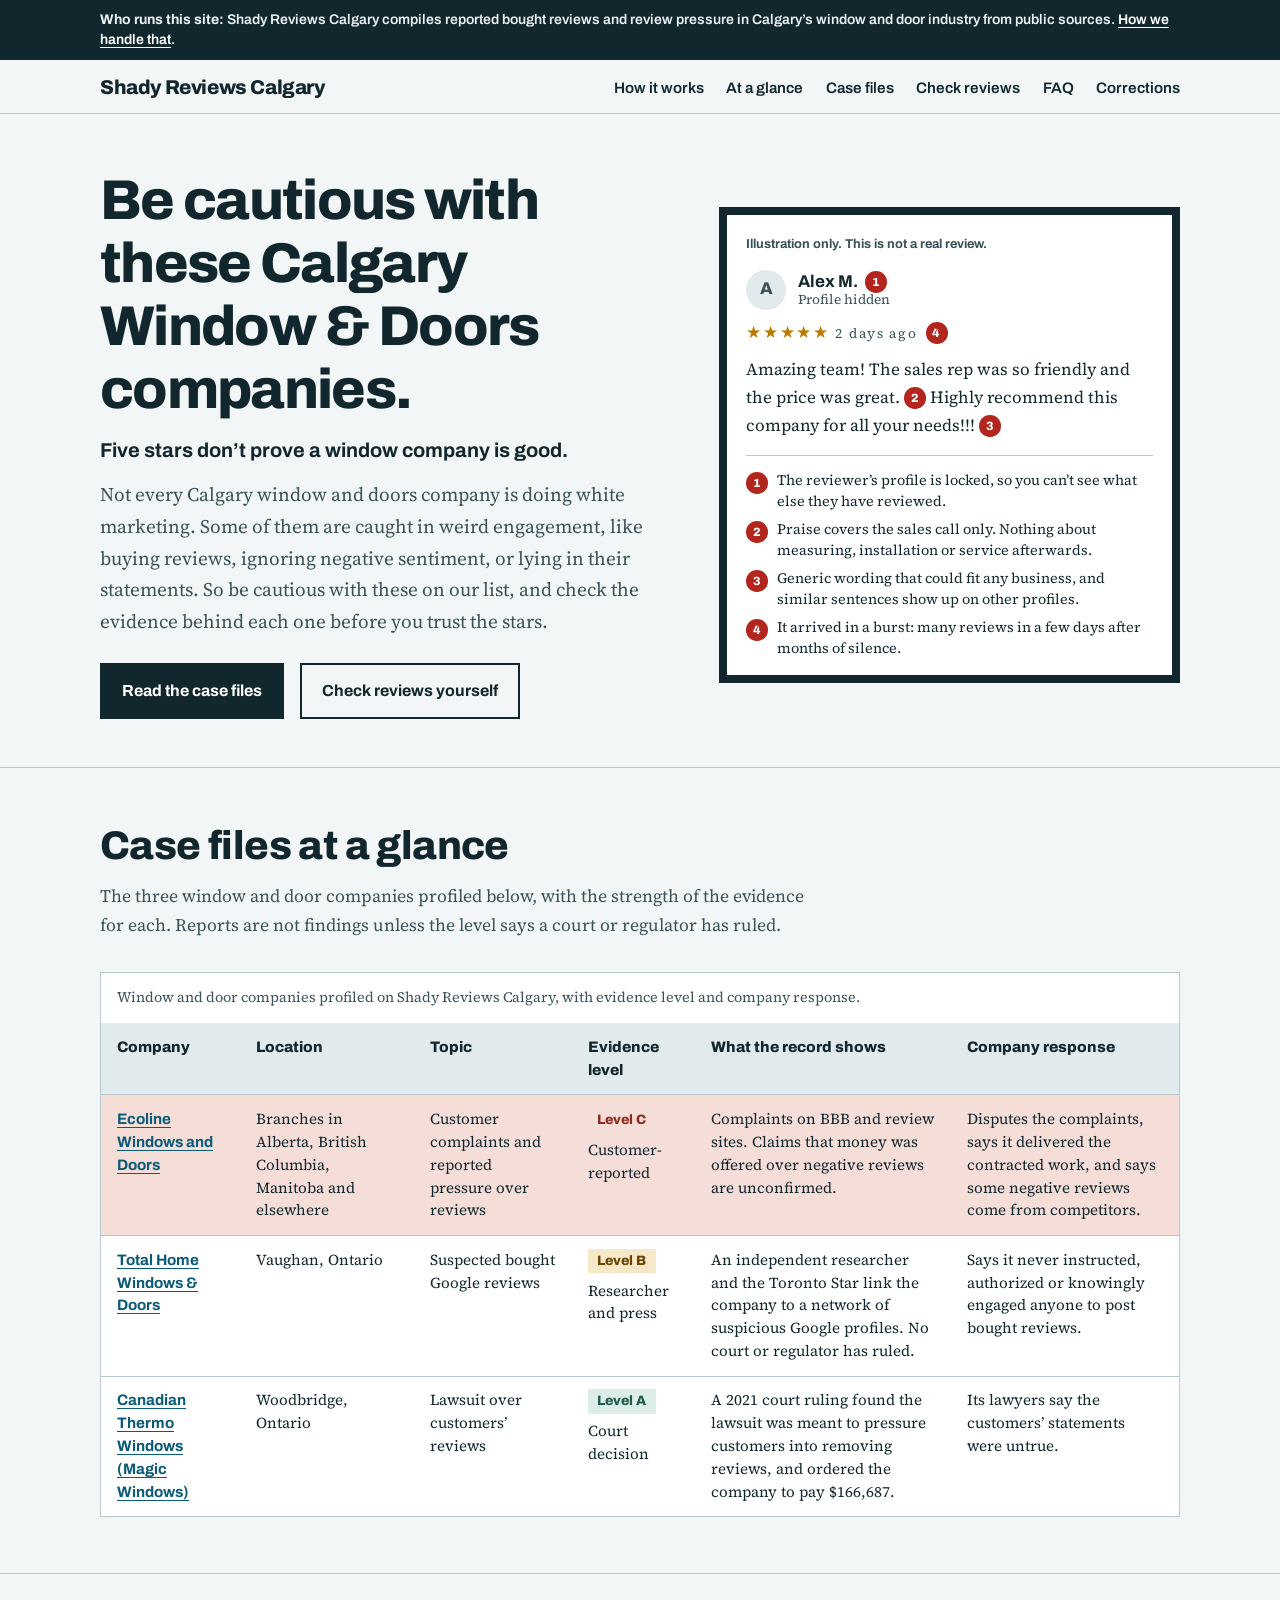
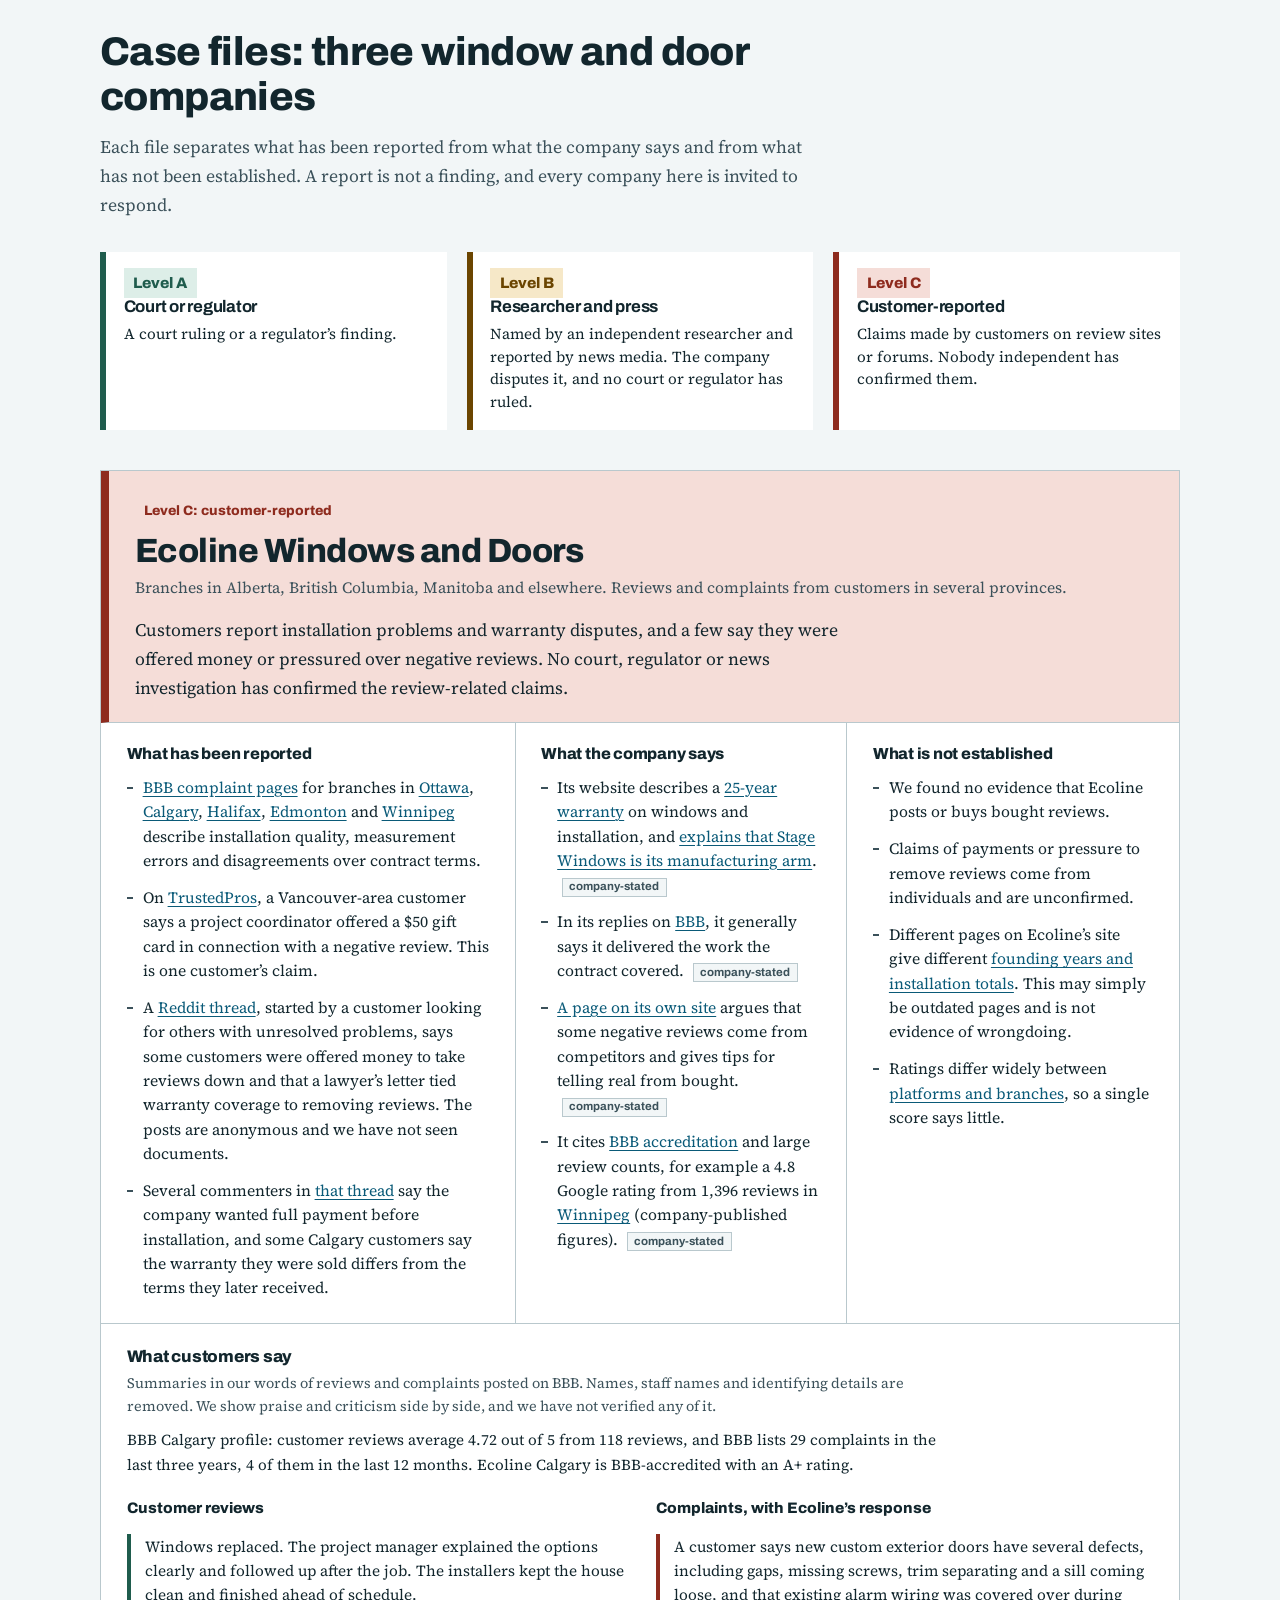
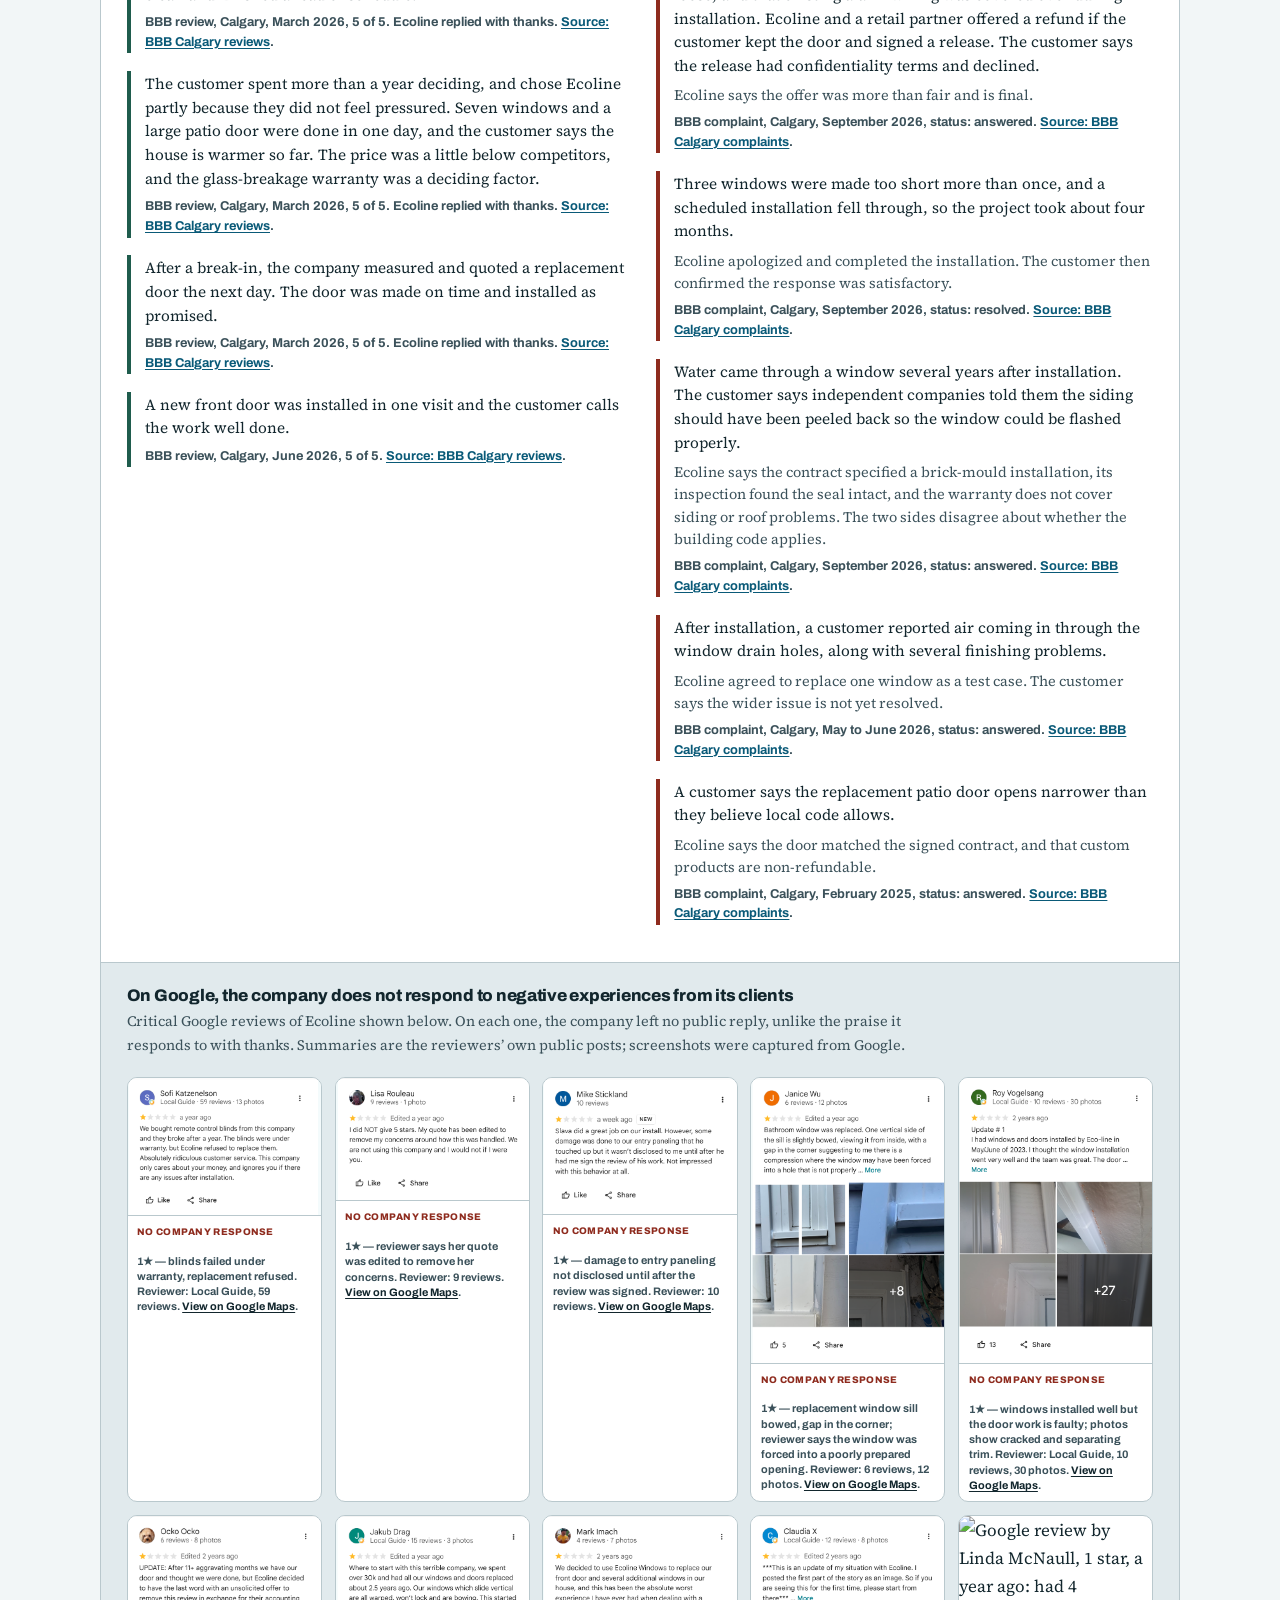
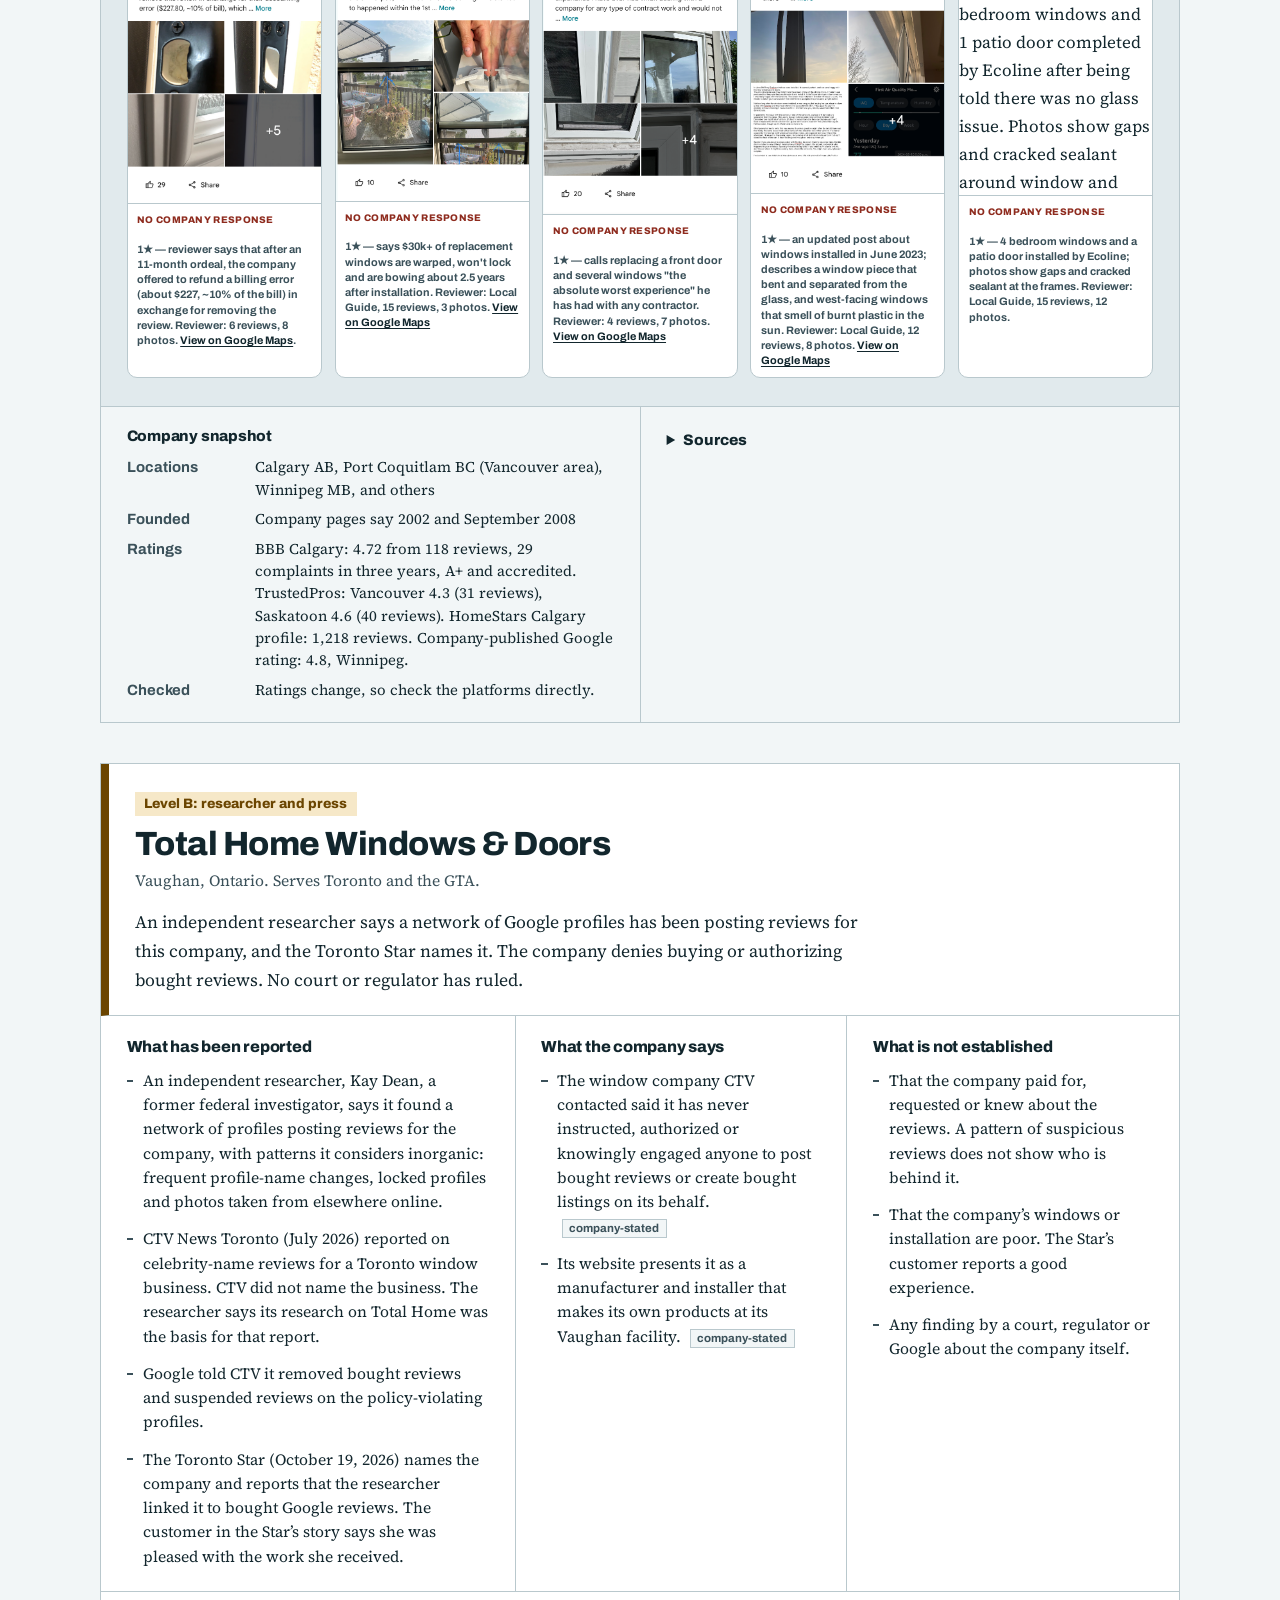
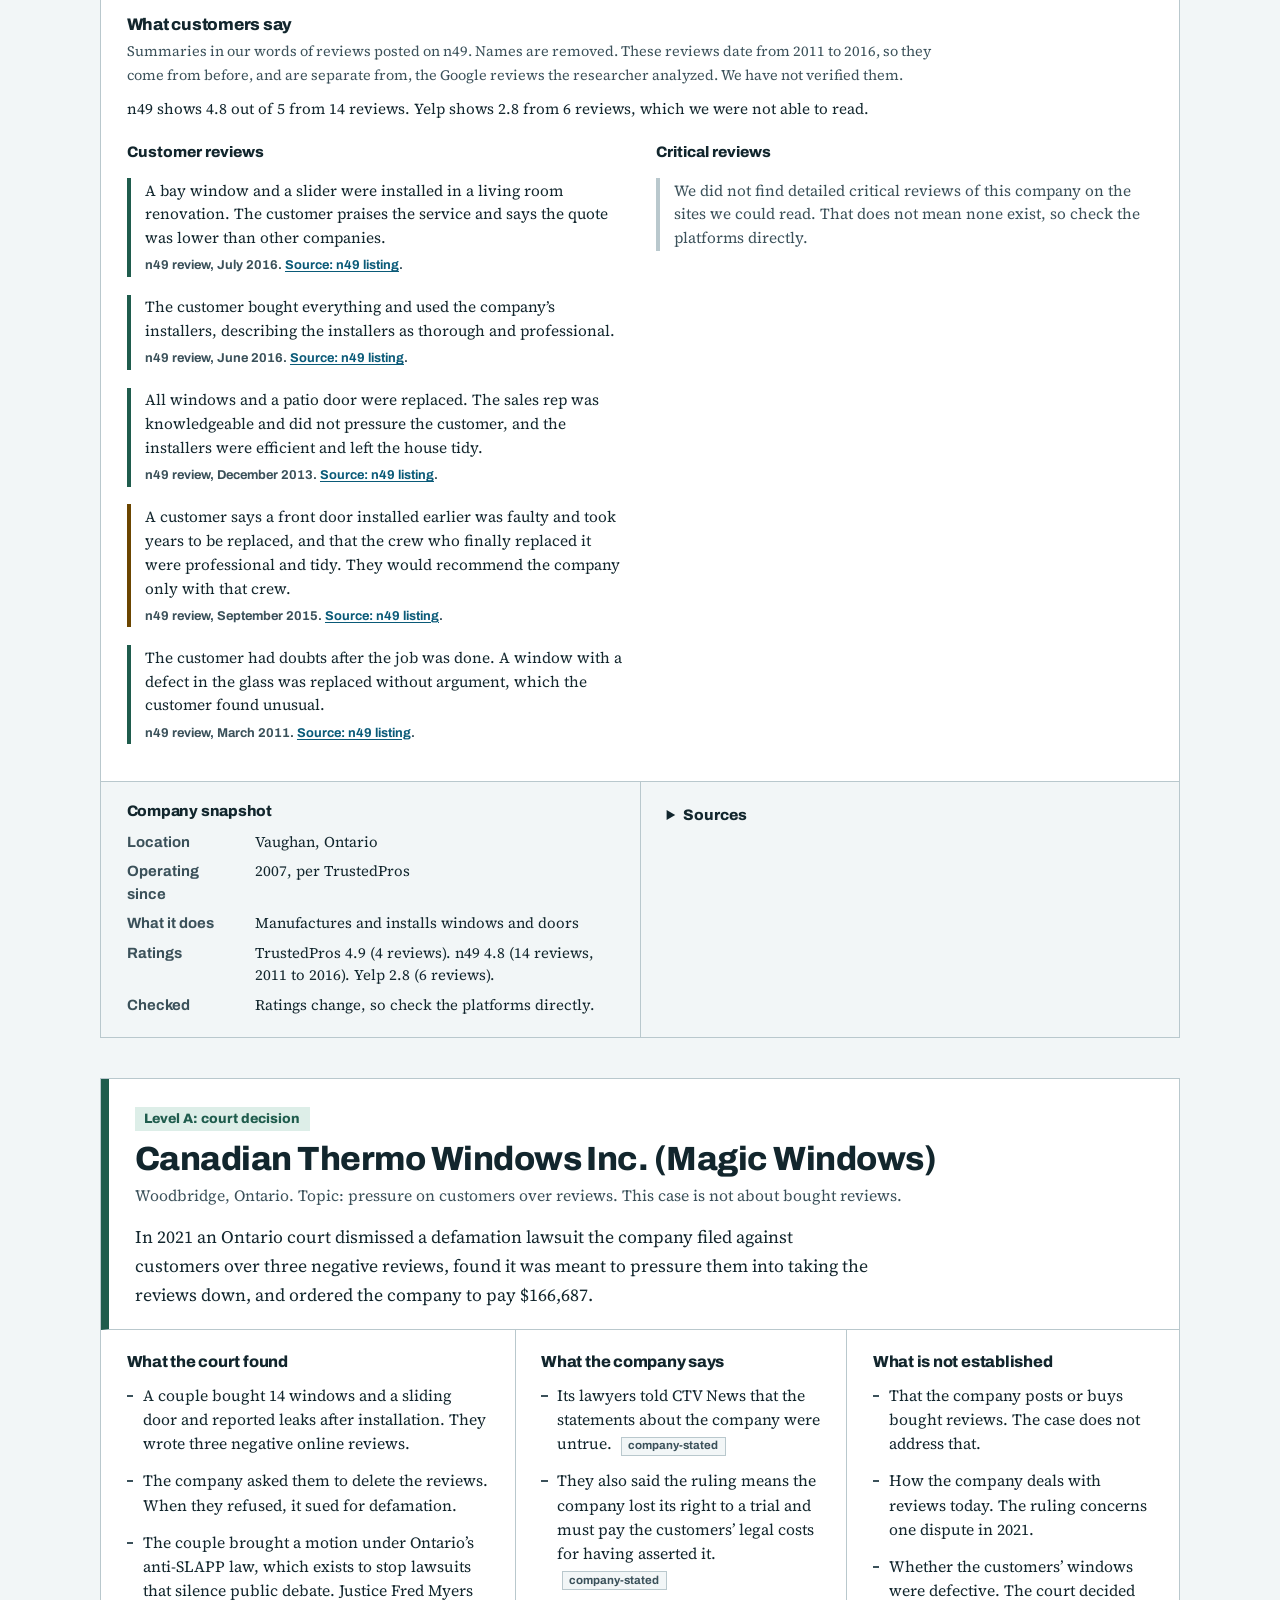
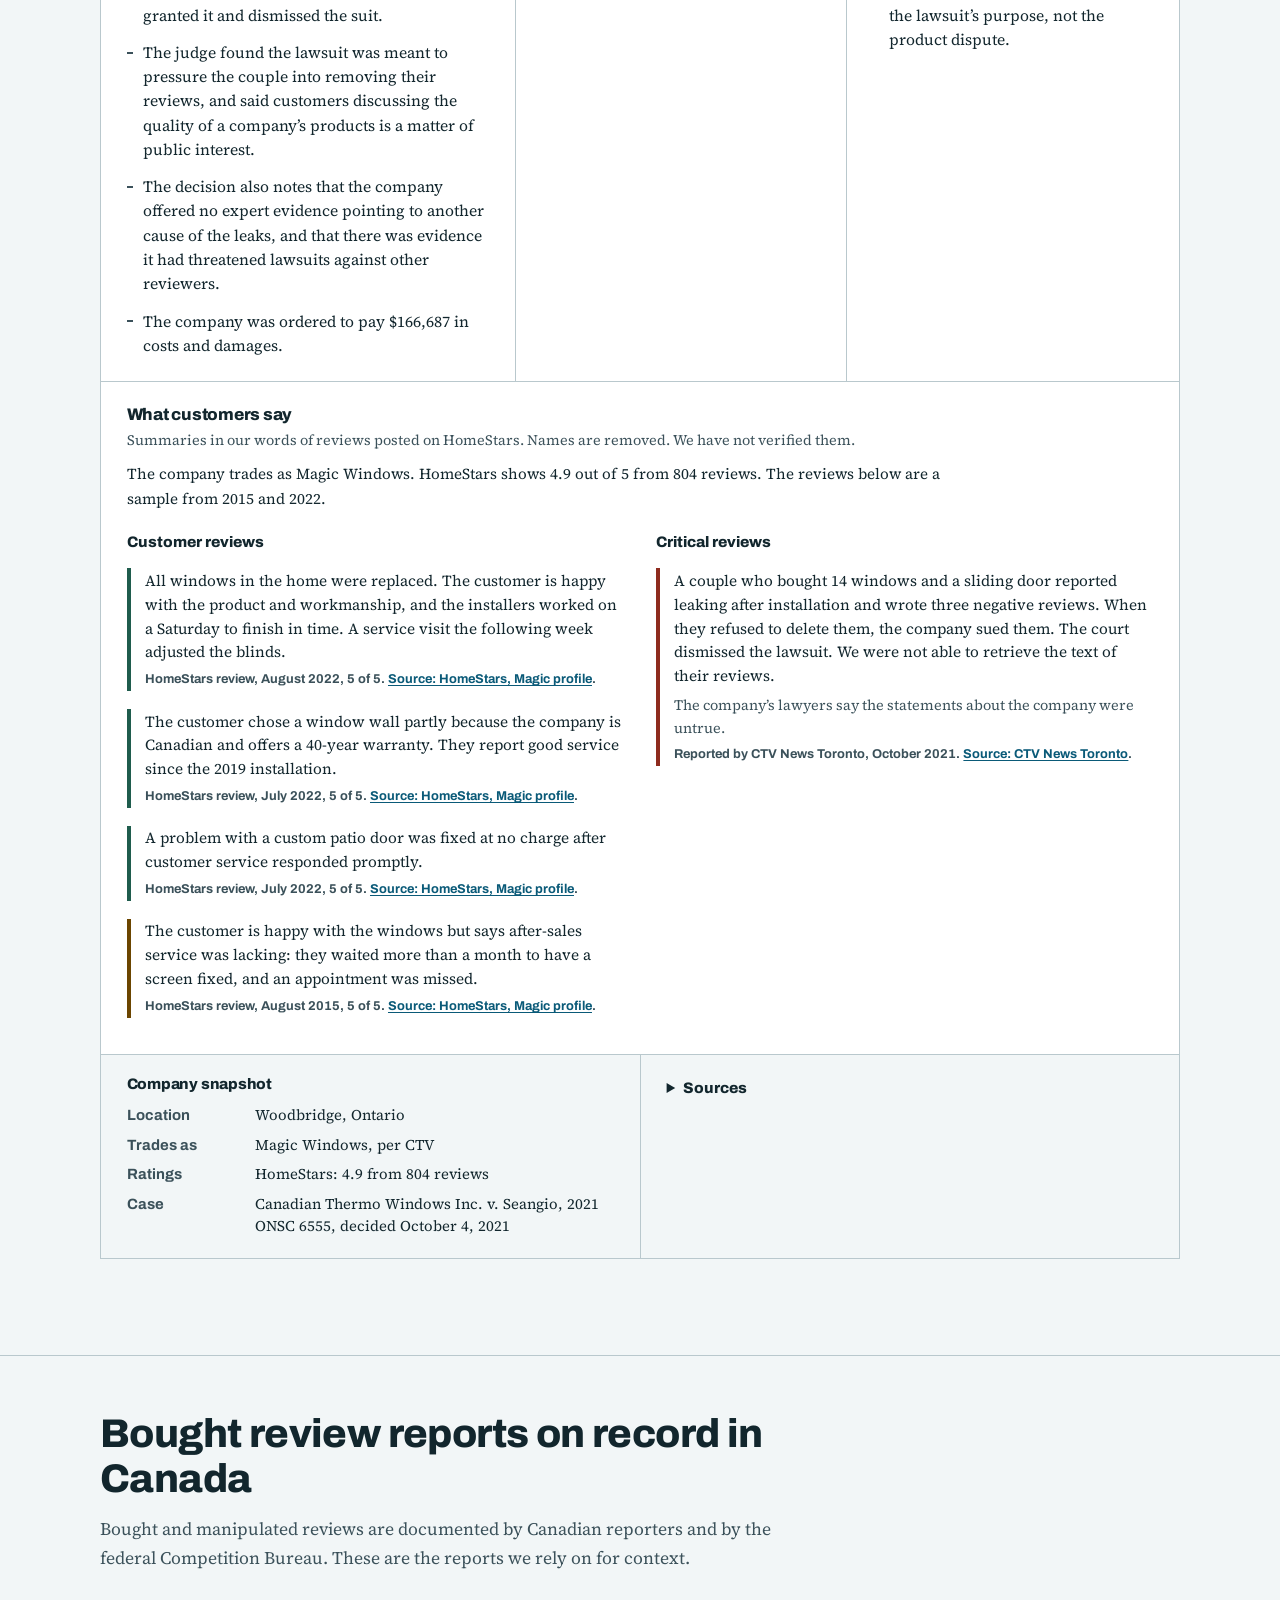
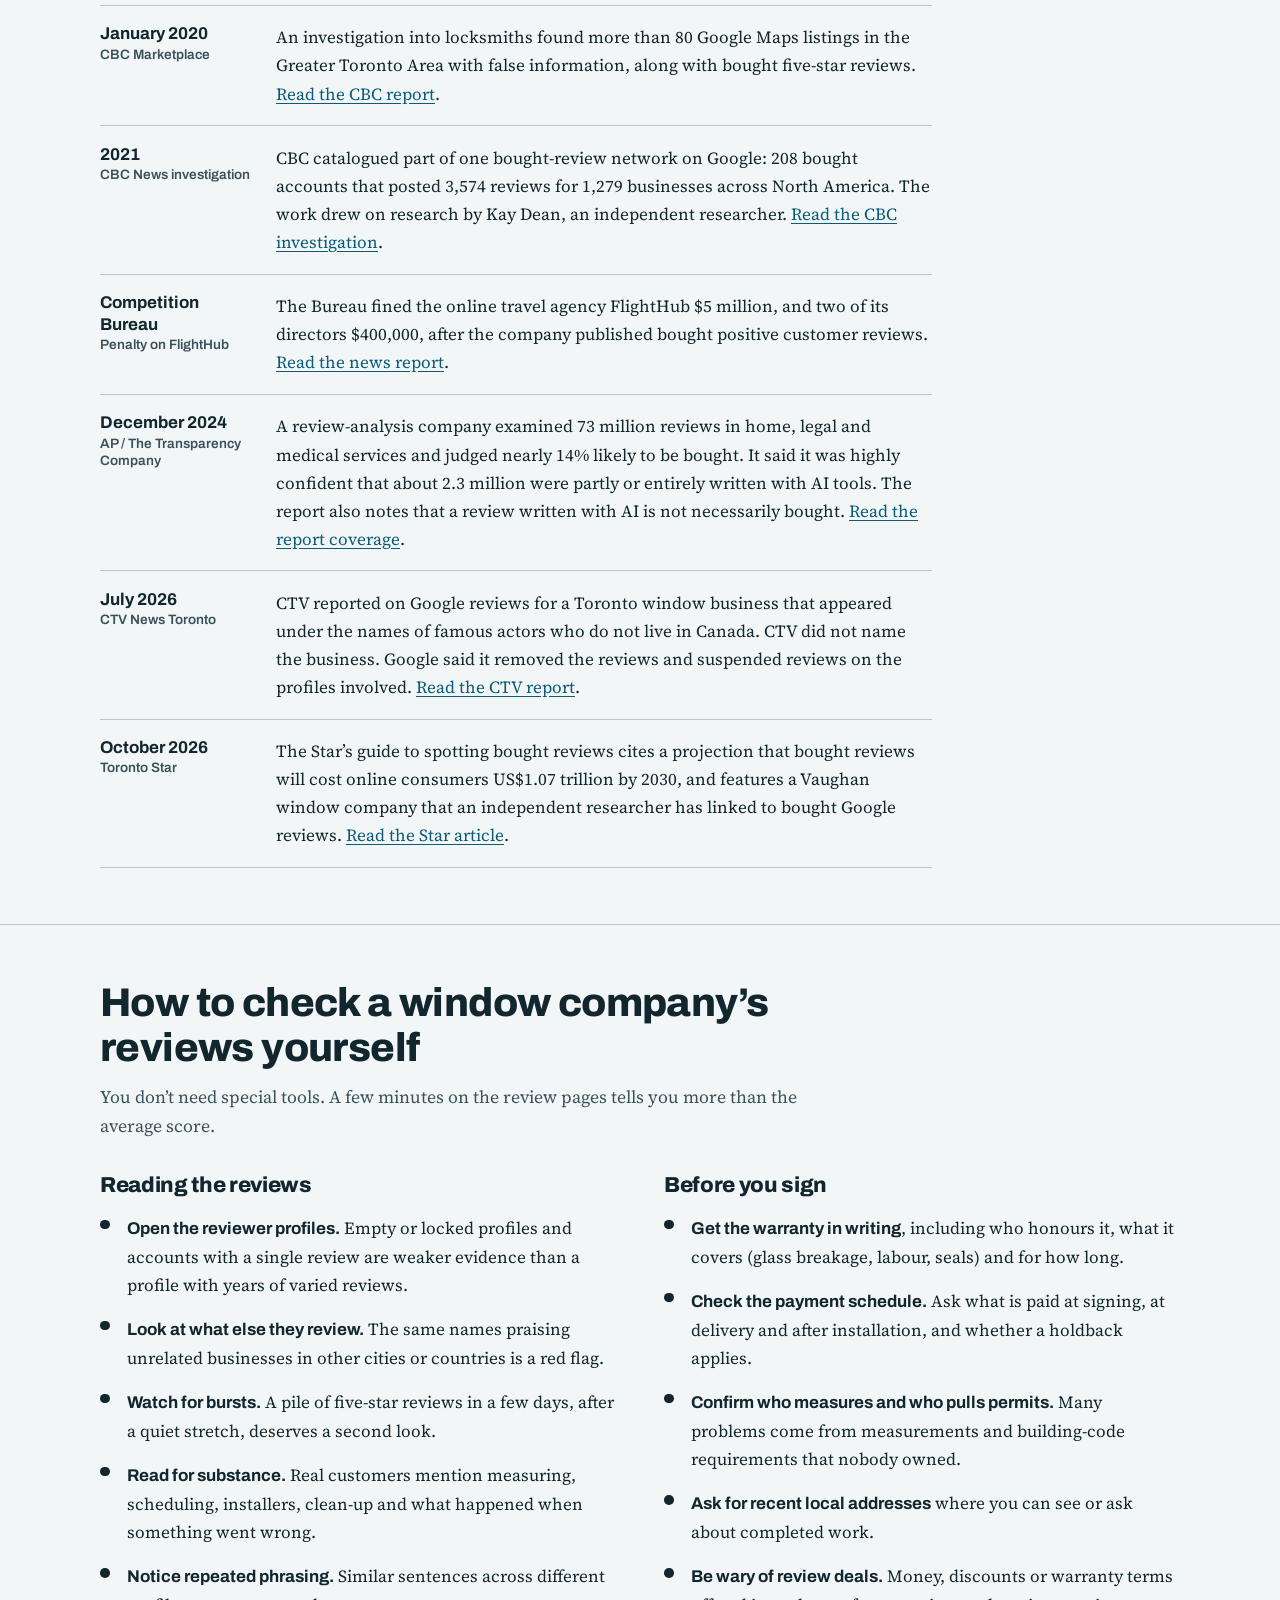
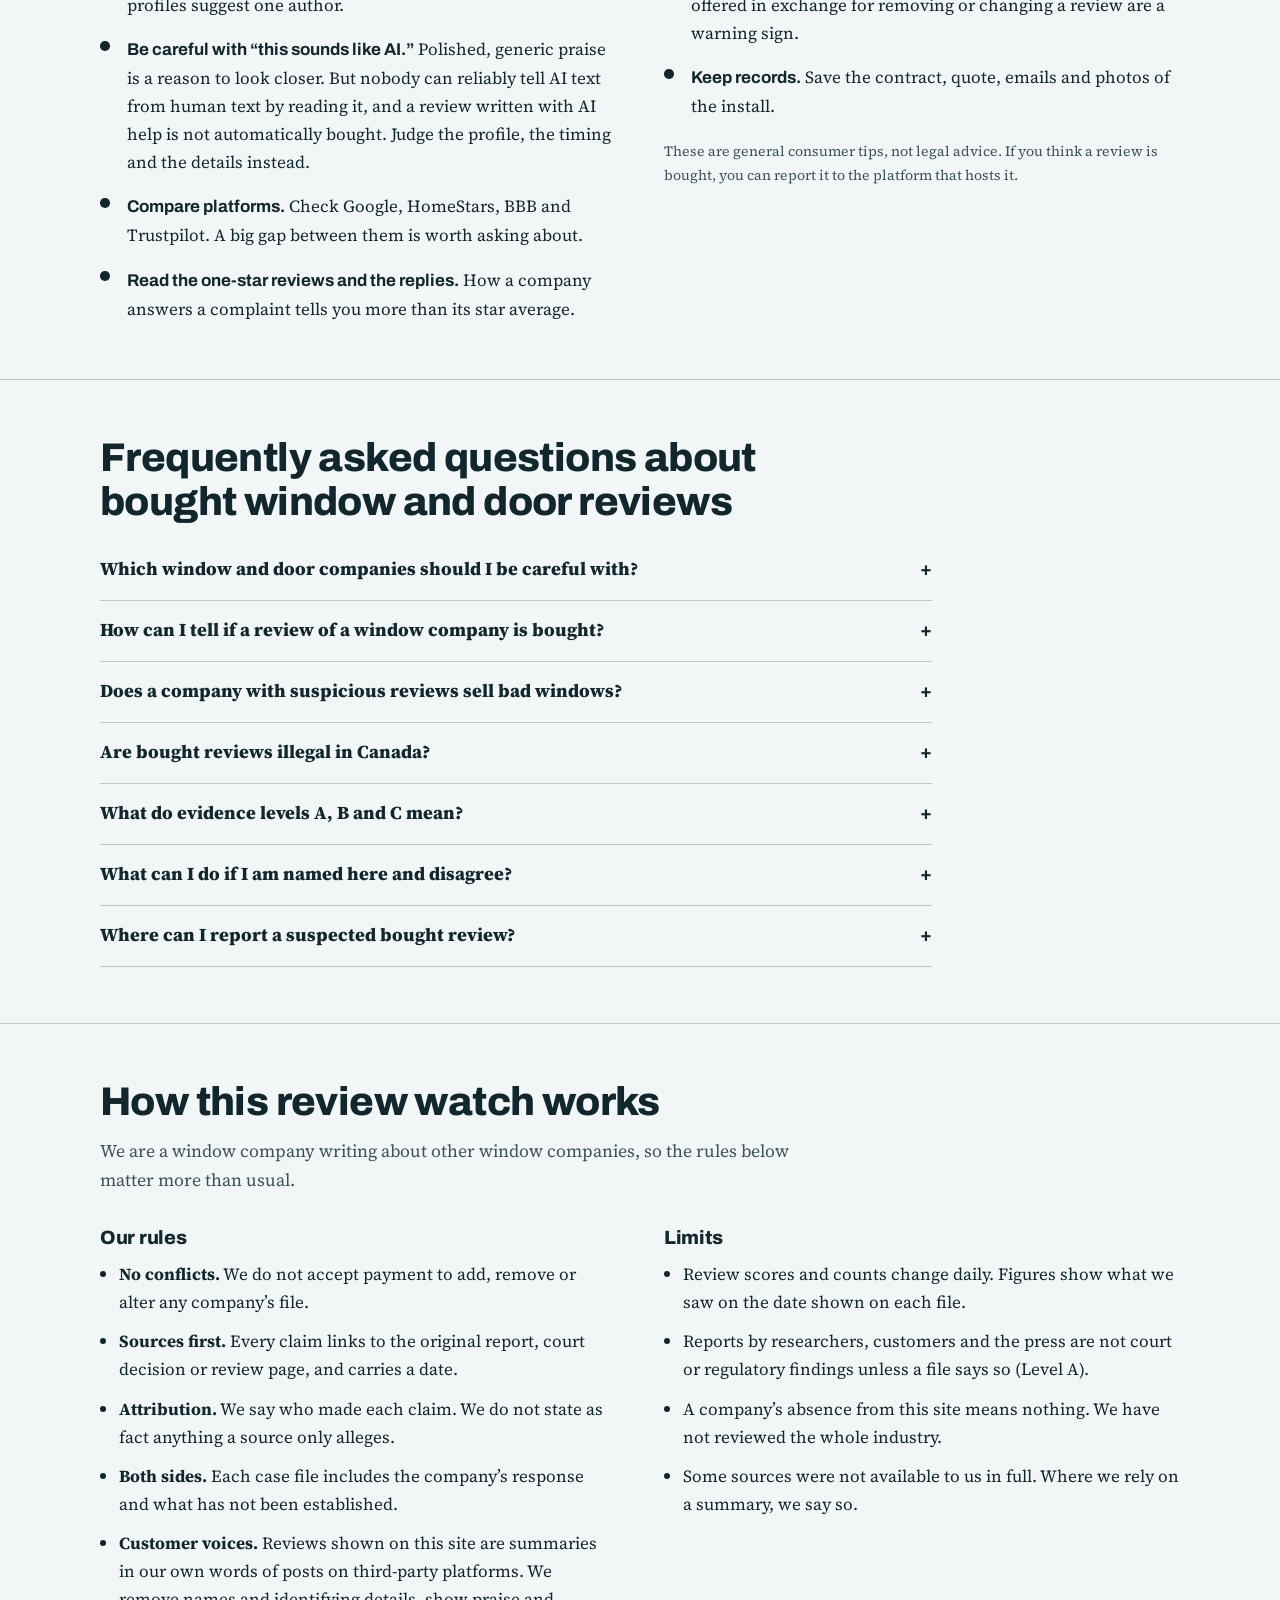
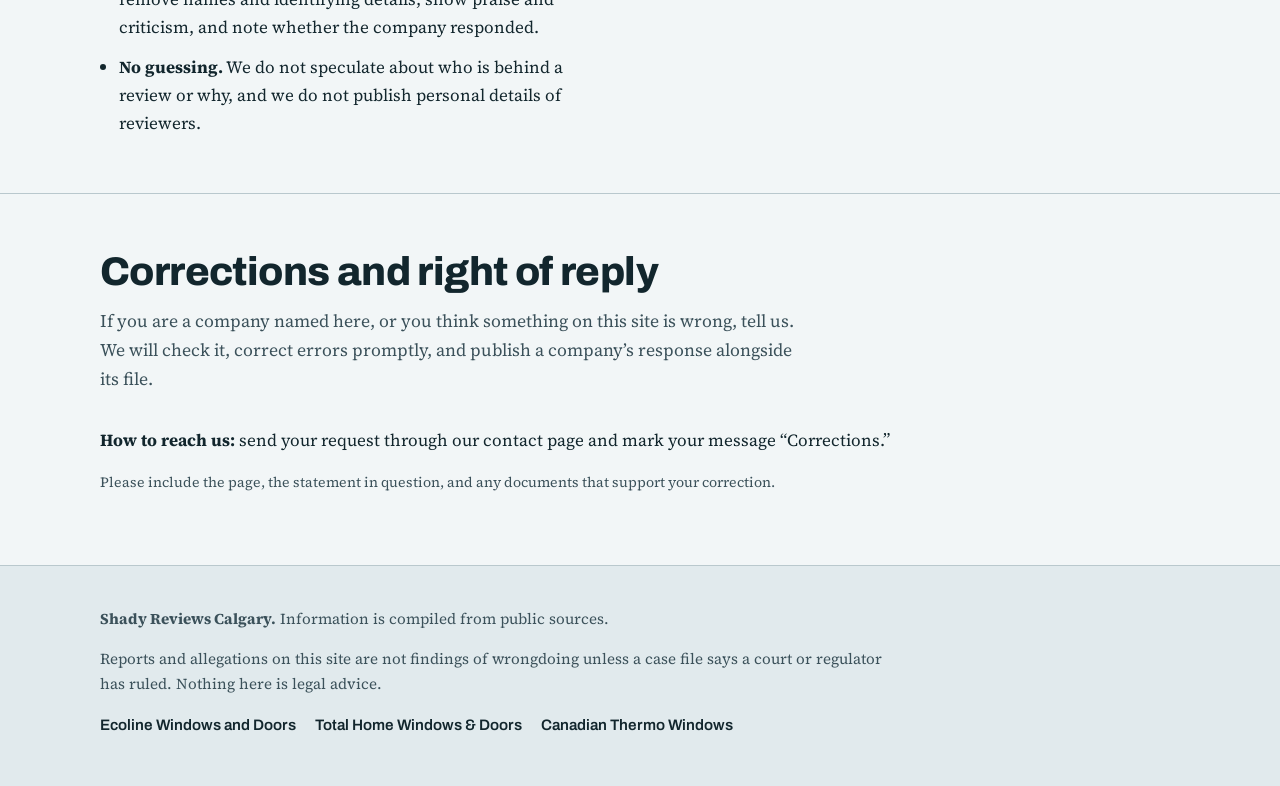
==== commit c38280cc: "fix(index.html): Replace outdated Google review screenshot with updated version - Replace ecoline-go" ====
--- a/index.html
+++ b/index.html
@@ -409,10 +409,8 @@
             <figcaption><span class="tag">No company response</span><br>1★ — an updated post about windows installed in June 2023; describes a window piece that bent and separated from the glass, and west-facing windows that smell of burnt plastic in the sun. Reviewer: Local Guide, 12 reviews, 8 photos. <a href="https://maps.app.goo.gl/uYxMTvpa1Z3SmSdc6" target="_blank" rel="nofollow noopener">View on Google Maps</a></figcaption>
           </figure>
           <figure class="shot">
-            <a class="shot-link" href="#" target="_blank" rel="nofollow noopener">
-              <img src="ecoline-google-noresponse-11.png" alt="Google review by Linda McNaull, 1 star, a year ago: had 4 bedroom windows and 1 patio door completed by Ecoline after being told there was no glass issue. Photos show gaps and cracked sealant around window and door frames. No company response." loading="lazy" width="601" height="868">
-            </a>
-            <figcaption><span class="tag">No company response</span><br>1★ — 4 bedroom windows and a patio door installed by Ecoline; photos show gaps and cracked sealant at the frames. Reviewer: Local Guide, 15 reviews, 12 photos. <a href="#" target="_blank" rel="nofollow noopener">View on Google Maps</a></figcaption>
+            <img src="ecoline-google-noresponse-11.png" alt="Google review by Linda McNaull, 1 star, a year ago: had 4 bedroom windows and 1 patio door completed by Ecoline after being told there was no glass issue. Photos show gaps and cracked sealant around window and door frames. No company response." loading="lazy" width="601" height="868">
+            <figcaption><span class="tag">No company response</span><br>1★ — 4 bedroom windows and a patio door installed by Ecoline; photos show gaps and cracked sealant at the frames. Reviewer: Local Guide, 15 reviews, 12 photos.</figcaption>
           </figure>
         </div>
       </div>
